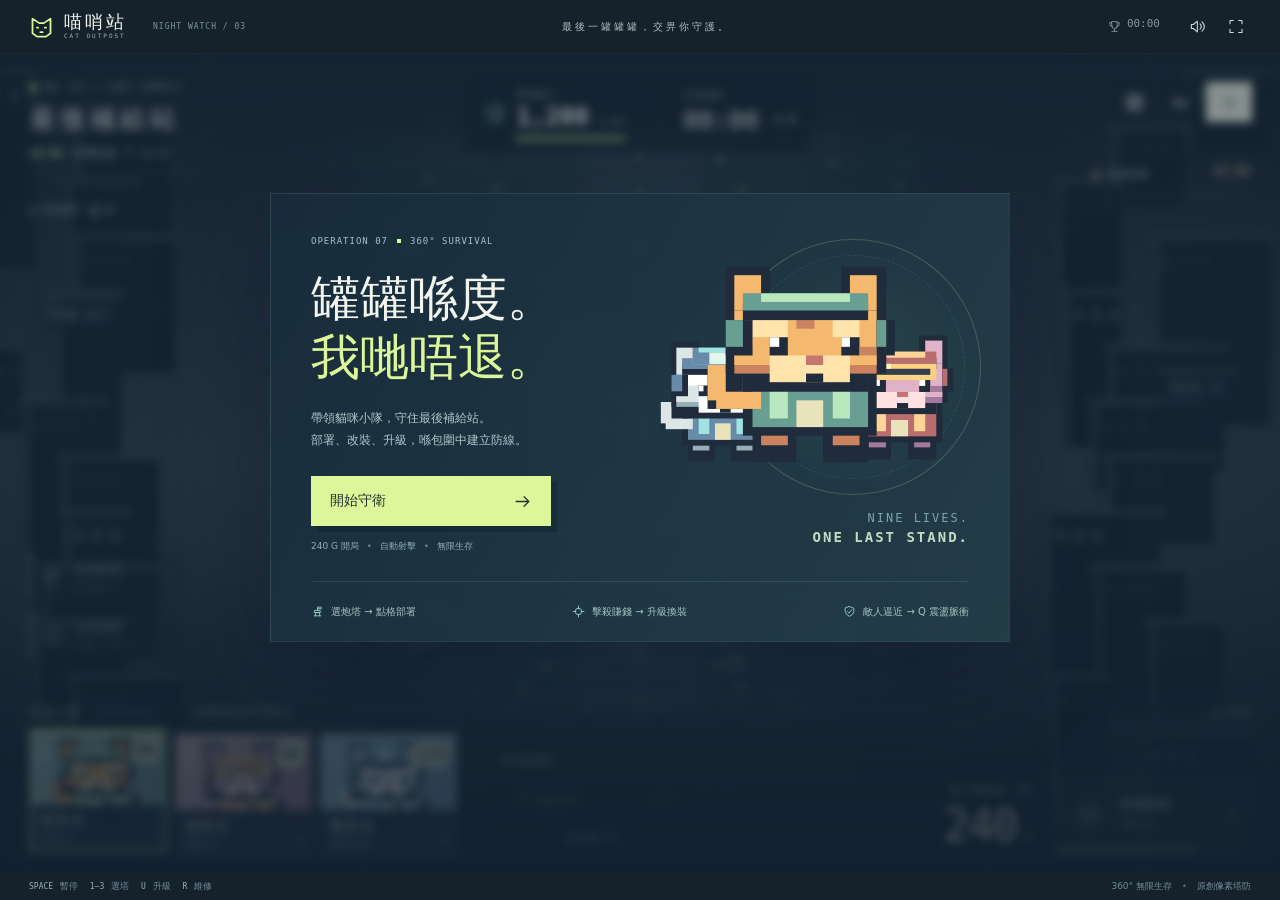
==== play.html @ 910d5612 "Publish Cat Outpost 1.2.0" ====
<!doctype html>
<html lang="zh-Hant">
  <head>
    <meta charset="UTF-8" />
    <meta name="viewport" content="width=device-width, initial-scale=1.0, viewport-fit=cover" />
    <meta name="theme-color" content="#15212b" />
    <meta name="description" content="喵哨站：360 度貓咪塔防生存遊戲。建造炮塔、改裝武器、守住最後一罐罐罐。" />
    <title>喵哨站 · CAT OUTPOST</title>
    <link rel="icon" type="image/svg+xml" href="data:image/svg+xml,%3Csvg xmlns='http://www.w3.org/2000/svg' viewBox='0 0 48 48'%3E%3Crect width='48' height='48' rx='12' fill='%231b2520'/%3E%3Cpath d='M9 35V11l12 9h6l12-9v24z' fill='%23f5b777'/%3E%3Cpath d='M17 27h4v4h-4m10-4h4v4h-4' fill='%231b2520'/%3E%3C/svg%3E" />
    <script type="module">(function(){const t=document.createElement("link").relList;if(t&&t.supports&&t.supports("modulepreload"))return;for(const l of document.querySelectorAll('link[rel="modulepreload"]'))e(l);new MutationObserver(l=>{for(const r of l)if(r.type==="childList")for(const o of r.addedNodes)o.tagName==="LINK"&&o.rel==="modulepreload"&&e(o)}).observe(document,{childList:!0,subtree:!0});function s(l){const r={};return l.integrity&&(r.integrity=l.integrity),l.referrerPolicy&&(r.referrerPolicy=l.referrerPolicy),l.crossOrigin==="use-credentials"?r.credentials="include":l.crossOrigin==="anonymous"?r.credentials="omit":r.credentials="same-origin",r}function e(l){if(l.ep)return;l.ep=!0;const r=s(l);fetch(l.href,r)}})();const v=25,tt=1/60,et=160,dt={nearest:"最近敵人",strongest:"最強敵人",base:"靠近基地"},it={walker:0,runner:0,armored:.35,boss:.2},lt={rifle:0,shotgun:0,sniper:1,rocket:.65},S={standard:{name:"標準塔",en:"SENTRY",cost:60,hp:180,rate:1,range:1,color:"#adc7af",description:"均衡火力，穩定守住每一道防線。"},rapid:{name:"速射塔",en:"RAPID",cost:90,hp:120,rate:1.55,range:.9,color:"#f5ba72",description:"射速 +55% · 射程 −10% · 耐久較低"},heavy:{name:"重裝塔",en:"BASTION",cost:120,hp:340,rate:.8,range:1.25,color:"#97bac8",description:"耐久 340 · 射程 +25% · 射速 −20%"}},L={rifle:{name:"步槍",cost:0,damage:18,interval:.65,range:6.5,speed:17,pellets:1,splash:0,color:"#ffdc91",description:"均衡單發 · 中距離"},shotgun:{name:"散彈槍",cost:80,damage:11,interval:1,range:4.2,speed:16,pellets:5,splash:0,color:"#f7b4a0",description:"五發散射 · 近距離清群"},sniper:{name:"狙擊槍",cost:110,damage:90,interval:2.2,range:10,speed:30,pellets:1,splash:0,color:"#a2dfd6",description:"高傷單發 · 超遠射程"},rocket:{name:"火箭炮",cost:150,damage:48,interval:1.8,range:7,speed:9,pellets:1,splash:1.5,color:"#ff965d",description:"爆炸傷害 · 1.5 格範圍"}},j={walker:{name:"腐化者",hp:38,speed:.58,damage:4,reward:10,radius:.29,color:"#91ab73"},runner:{name:"疾走者",hp:24,speed:1.1,damage:3,reward:12,radius:.25,color:"#cfa77c"},armored:{name:"鐵甲者",hp:180,speed:.36,damage:9,reward:25,radius:.4,color:"#8ca4af"},boss:{name:"巨型腐化者",hp:1500,speed:.3,damage:22,reward:200,radius:.64,color:"#bf7c76"}},F={damage:{name:"火力強化",en:"DAMAGE",per:.15,base:80,description:"貓咪及全場炮塔傷害"},speed:{name:"高速供彈",en:"FIRE RATE",per:.1,base:80,description:"貓咪及全場炮塔攻速"},income:{name:"戰利品回收",en:"INCOME",per:.15,base:100,description:"之後每次擊殺獲得金錢"}},yt=(a,t)=>Math.round(F[a].base*1.55**t),nt=a=>Math.round(50*1.65**(a-1)),Pt=(a,t)=>Math.ceil(S[a].cost*(1+Math.floor(t/6)*.25)),It=a=>1.1**Math.floor(a/30),ot=(a,t)=>a>=11&&a<=13&&t>=11&&t<=13,V=(a,t)=>t*v+a,D=a=>`${Math.floor(a/60).toString().padStart(2,"0")}:${Math.floor(a%60).toString().padStart(2,"0")}`;function st(a,t,s,e=!1){const l=Math.max(0,Math.min(v-1,Math.floor(a.x))),r=Math.max(0,Math.min(v-1,Math.floor(a.y))),o=V(Math.floor(t.x),Math.floor(t.y)),i=V(l,r),n=new Int16Array(v*v).fill(-1),p=new Int16Array(v*v);let h=0,M=1,b=-1;for(p[0]=i,n[i]=i;h<M;){const C=p[h++],c=C%v,m=Math.floor(C/v);if(e&&ot(c,m)||!e&&C===o){b=C;break}for(const[R,N]of[[c+1,m],[c-1,m],[c,m+1],[c,m-1]]){if(R<0||N<0||R>=v||N>=v)continue;const U=V(R,N);n[U]!==-1||s.has(U)&&U!==o||ot(R,N)&&!e||(n[U]=C,p[M++]=U)}}if(b===-1)return null;const A=[];for(;b!==i;)A.push({x:b%v+.5,y:Math.floor(b/v)+.5}),b=n[b];return A.reverse()}class Ot{buckets=new Map;rebuild(t){this.buckets.clear();for(const s of t){const e=V(Math.floor(s.x),Math.floor(s.y)),l=this.buckets.get(e);l?l.push(s):this.buckets.set(e,[s])}}near(t,s,e){const l=[];for(let r=Math.max(0,Math.floor(s-e));r<=Math.min(v-1,Math.floor(s+e));r++)for(let o=Math.max(0,Math.floor(t-e));o<=Math.min(v-1,Math.floor(t+e));o++){const i=this.buckets.get(V(o,r));if(i)for(const n of i)(n.x-t)**2+(n.y-s)**2<=e**2&&l.push(n)}return l}}class gt{status="ready";money=240;time=0;kills=0;earned=0;baseHp=1200;baseMaxHp=1200;towers=[];enemies=[];projectiles=[];particles=[];texts=[];tech={damage:0,speed:0,income:0};revision=0;catAngle=-Math.PI/2;catFlash=0;pulseCooldown=12;pulseAge=-1;baseFlash=0;nextBoss=180;bossBanner=0;onSound=()=>{};onMessage=()=>{};serial=0;spawnTimer=4;catCooldown=0;enemyIndex=new Ot;blocked=new Set;random;constructor(t=Math.random){this.random=t}get difficulty(){return 1+Math.floor(this.time/30)}get assault(){return this.time%30>=20}get criticalTowers(){return this.towers.filter(t=>t.hp/this.stats(t).maxHp<.35)}get repairAllCost(){return this.towers.reduce((t,s)=>t+this.repairCost(s),0)}buildPrice(t){return Pt(t,this.towers.length)}threatSectors(){const t=[0,0,0,0];for(const s of this.enemies)if(s.hp>0){const e=s.x-12.5,l=s.y-12.5;t[Math.abs(e)>Math.abs(l)?e>0?1:3:l>0?2:0]++}return t}start(){this.status==="ready"&&(this.status="playing")}togglePause(){this.status==="playing"?this.status="paused":this.status==="paused"&&(this.status="playing")}towerAt(t,s){return this.towers.find(e=>Math.floor(e.x)===t&&Math.floor(e.y)===s)}stats(t){const s=L[t.weapon],e=S[t.chassis];return{damage:s.damage*(1+(t.level-1)*.6)*(1+this.tech.damage*F.damage.per),interval:s.interval/(e.rate*(1+(t.level-1)*.12)*(1+this.tech.speed*F.speed.per)),range:s.range*e.range*(1+(t.level-1)*.04),maxHp:e.hp*(1+(t.level-1)*.35)}}repairCost(t){return Math.ceil(Math.max(0,this.stats(t).maxHp-t.hp)*.12)}refund(t){return Math.floor(t.invested*.6)}fail(t){return this.onMessage(t),!1}spend(t){return this.status!=="playing"?this.fail(this.status==="paused"?"先繼續戰鬥，先可以進行改裝。":"請先開始新一局。"):this.money<t?this.fail(`金幣不足，仲欠 ${Math.ceil(t-this.money)} 金。`):(this.money-=t,!0)}topologyChanged(){this.revision++,this.blocked=new Set(this.towers.map(t=>V(Math.floor(t.x),Math.floor(t.y))))}placementError(t,s){return!Number.isInteger(t)||!Number.isInteger(s)||t<1||s<1||t>=v-1||s>=v-1?"外圍係敵人出生區，請揀內圈空格。":ot(t,s)?"呢度係基地，請揀其他空格。":this.towerAt(t,s)?"格仔已有炮塔，點擊可改裝。":this.enemies.some(e=>e.hp>0&&Math.hypot(e.x-t-.5,e.y-s-.5)<.65)?"敵人佔據咗呢格，清除後再建造。":null}build(t,s,e){const l=this.placementError(t,s);if(l)return this.fail(l),null;const r=this.buildPrice(e);if(!this.spend(r))return null;const o={id:++this.serial,x:t+.5,y:s+.5,chassis:e,weapon:"rifle",priority:"nearest",level:1,hp:S[e].hp,invested:r,cooldown:0,angle:-Math.PI/2,flash:0};return this.towers.push(o),this.topologyChanged(),this.onSound("build"),this.burst(o.x,o.y,"#c5dab0",15),o}upgradeTower(t){const s=this.towers.find(r=>r.id===t);if(!s||s.level>=5)return this.fail("炮塔已達最高等級。");const e=nt(s.level),l=this.stats(s).maxHp;return this.spend(e)?(s.level++,s.invested+=e,s.hp+=this.stats(s).maxHp-l,this.onSound("upgrade"),this.burst(s.x,s.y,"#f5bd75",18),!0):!1}swapChassis(t,s){const e=this.towers.find(r=>r.id===t);if(!e||e.chassis===s)return!1;const l=e.hp/this.stats(e).maxHp;return this.spend(S[s].cost)?(e.chassis=s,e.hp=this.stats(e).maxHp*l,e.invested+=S[s].cost,this.onSound("build"),!0):!1}swapWeapon(t,s){const e=this.towers.find(l=>l.id===t);return!e||e.weapon===s||!this.spend(L[s].cost)?!1:(e.weapon=s,e.invested+=L[s].cost,this.onSound("build"),!0)}repair(t){const s=this.towers.find(e=>e.id===t);return!s||this.repairCost(s)===0||!this.spend(this.repairCost(s))?!1:(s.hp=this.stats(s).maxHp,this.onSound("upgrade"),!0)}repairAll(){const t=this.repairAllCost;if(!t)return this.fail("全部炮塔狀態良好，毋須維修。");if(!this.spend(t))return!1;for(const s of this.towers)s.hp=this.stats(s).maxHp;return this.onSound("upgrade"),!0}pulse(){if(this.status!=="playing")return this.fail("繼續戰鬥後先可以釋放脈衝。");if(this.pulseCooldown>0)return this.fail(`脈衝充能中，仲有 ${Math.ceil(this.pulseCooldown)} 秒。`);this.pulseCooldown=45,this.pulseAge=0;for(const t of this.enemies)t.hp>0&&Math.hypot(t.x-12.5,t.y-12.5)<=6&&(t.slow=2,this.damageEnemy(t,65*(1+this.tech.damage*F.damage.per),"rocket"));return this.burst(12.5,12.5,"#bcefa0",28),this.onSound("boss"),!0}setPriority(t,s){const e=this.towers.find(l=>l.id===t);return!e||!["nearest","strongest","base"].includes(s)?!1:(e.priority=s,!0)}sell(t){const s=this.towers.find(e=>e.id===t);return!s||!this.spend(0)?!1:(this.money+=this.refund(s),this.towers=this.towers.filter(e=>e.id!==t),this.topologyChanged(),this.onSound("build"),!0)}upgradeTech(t){return this.tech[t]>=10?this.fail("科技已達最高等級。"):this.spend(yt(t,this.tech[t]))?(this.tech[t]++,this.onSound("upgrade"),!0):!1}spawn(t,s){const e=s??Math.floor(this.random()*4),l=.6+this.random()*(v-1.2),r=e===0?.3:e===1?v-.3:l,o=e===2?.3:e===3?v-.3:l,i=this.random(),n=t??(this.time>60&&i<Math.min(.28,this.time/1200)?"armored":this.time>25&&i<.42?"runner":"walker"),p=j[n].hp*It(this.time),h={id:++this.serial,x:r,y:o,kind:n,hp:p,maxHp:p,cooldown:0,path:[],pathRevision:-1,repath:this.random()*.5,target:-1,flash:0,phase:this.random()*Math.PI*2,slow:0};return this.enemies.push(h),h}burst(t,s,e,l){for(let r=0;r<l&&this.particles.length<320;r++){const o=this.random()*Math.PI*2,i=.4+this.random()*2.8,n=.18+this.random()*.45;this.particles.push({x:t,y:s,vx:Math.cos(o)*i,vy:Math.sin(o)*i,life:n,maxLife:n,color:e,size:.04+this.random()*.07})}}nearest(t,s,e,l="nearest"){let r,o=1/0;for(const i of this.enemyIndex.near(t,s,e)){const n=l==="strongest"?-i.hp:l==="base"?(i.x-12.5)**2+(i.y-12.5)**2:(i.x-t)**2+(i.y-s)**2;i.hp>0&&n<=o&&(o=n,r=i)}return r}shoot(t,s,e,l,r,o){const i=L[o],n=Math.atan2(l.y-e,l.x-s);for(let p=0;p<i.pellets;p++){const h=n+(p-(i.pellets-1)/2)*.115;this.projectiles.push({id:++this.serial,source:t,x:s+Math.cos(h)*.4,y:e+Math.sin(h)*.4,vx:Math.cos(h)*i.speed,vy:Math.sin(h)*i.speed,remaining:r.range/i.speed,damage:r.damage,splash:i.splash,color:i.color,weapon:o})}return this.onSound(o==="rocket"?"rocket":"shot"),n}damageEnemy(t,s,e){if(!(t.hp<=0)&&(t.hp-=s*(1-it[t.kind]*(1-lt[e])),t.flash=.1,t.hp<=0)){const l=Math.round(j[t.kind].reward*(1+this.tech.income*F.income.per));this.money+=l,this.earned+=l,this.kills++,this.burst(t.x,t.y,j[t.kind].color,t.kind==="boss"?30:7),this.texts.length<40&&this.texts.push({x:t.x,y:t.y,text:`+${l}`,life:.85,color:"#f7cf88"}),t.kind==="boss"&&this.onSound("destroy")}}routeEnemy(t){let s,e=3.01;for(const o of this.towers){const i=Math.hypot(o.x-t.x,o.y-t.y);i<e&&(e=i,s=o)}let l=s??{x:12.5,y:12.5},r=st(t,l,this.blocked,!s);if(r===null){const i=(st(t,l,new Set,!s)??[]).map(n=>this.towerAt(Math.floor(n.x),Math.floor(n.y))).find(Boolean);i&&(s=i,l=s,r=st(t,l,this.blocked))}t.target=s?.id??-1,t.path=r??[],t.pathRevision=this.revision,t.repath=.8+t.id%7*.035}stepEnemy(t,s){t.slow=Math.max(0,t.slow-s),t.flash=Math.max(0,t.flash-s),t.cooldown-=s,t.repath-=s,(t.repath<=0||t.pathRevision!==this.revision||t.target!==-1&&!this.towers.some(h=>h.id===t.target))&&this.routeEnemy(t);const e=this.towers.find(h=>h.id===t.target);if((e?Math.hypot(t.x-e.x,t.y-e.y)-.45:Math.hypot(Math.max(11-t.x,0,t.x-14),Math.max(11-t.y,0,t.y-14)))<.46){if(t.cooldown<=0){const h=j[t.kind].damage*(1+this.time/600*.3);e?(e.hp-=h,e.flash=.13,e.hp<=0&&(this.towers=this.towers.filter(M=>M.id!==e.id),this.topologyChanged(),this.burst(e.x,e.y,"#f3a26a",23),this.onSound("destroy"))):(this.baseHp=Math.max(0,this.baseHp-h),this.baseFlash=.15),t.cooldown=.85}return}const r=t.path[0];if(!r)return;const o=r.x-t.x,i=r.y-t.y,n=Math.hypot(o,i),p=j[t.kind].speed*(1+Math.min(.4,this.time/1800))*(t.slow>0?.35:1)*s;n<=p?(t.x=r.x,t.y=r.y,t.path.shift()):(t.x+=o/n*p,t.y+=i/n*p)}stepProjectile(t,s){const e=t.vx*s,l=t.vy*s,r=e*e+l*l;let o,i=1/0;for(const n of this.enemyIndex.near(t.x+e/2,t.y+l/2,Math.sqrt(r)/2+.75)){if(n.hp<=0)continue;const p=Math.max(0,Math.min(1,((n.x-t.x)*e+(n.y-t.y)*l)/(r||1)));Math.hypot(n.x-t.x-e*p,n.y-t.y-l*p)<=j[n.kind].radius+.07&&p<i&&(o=n,i=p)}if(t.x+=e*(o?i:1),t.y+=l*(o?i:1),t.remaining-=s,o){if(t.splash){for(const n of this.enemyIndex.near(t.x,t.y,t.splash))this.damageEnemy(n,t.damage,t.weapon);this.burst(t.x,t.y,"#ffac64",23),this.onSound("hit")}else this.damageEnemy(o,t.damage,t.weapon),this.burst(t.x,t.y,t.color,2);t.remaining=-1}}step(t){if(this.status==="playing"){if(this.pulseCooldown=Math.max(0,this.pulseCooldown-t),this.pulseAge>=0&&(this.pulseAge+=t,this.pulseAge>.8&&(this.pulseAge=-1)),this.time+=t,this.spawnTimer-=t,this.catCooldown-=t,this.catFlash=Math.max(0,this.catFlash-t),this.baseFlash=Math.max(0,this.baseFlash-t),this.bossBanner=Math.max(0,this.bossBanner-t),this.spawnTimer<=0&&this.enemies.length<et){const s=Math.min(4,1+Math.floor(this.difficulty/4),et-this.enemies.length);for(let e=0;e<s;e++)this.spawn();this.spawnTimer=Math.max(.25,2.7/(1+this.difficulty*.22))/(this.assault?1.35:1)}this.time>=this.nextBoss&&this.enemies.length<et&&(this.spawn("boss"),this.nextBoss+=180,this.bossBanner=4,this.onSound("boss"));for(const s of this.enemies)s.hp>0&&this.stepEnemy(s,t);if(this.enemyIndex.rebuild(this.enemies),this.catCooldown<=0){const s=this.nearest(12.5,12.5,6);s&&(this.catAngle=this.shoot(0,12.5,12.5,s,{damage:14*(1+this.tech.damage*.15),range:6,interval:.65,maxHp:1200},"rifle"),this.catCooldown=.65/(1+this.tech.speed*.1),this.catFlash=.08)}for(const s of this.towers){if(s.cooldown-=t,s.flash=Math.max(0,s.flash-t),s.cooldown>0)continue;const e=this.stats(s),l=this.nearest(s.x,s.y,e.range,s.priority);l&&(s.angle=this.shoot(s.id,s.x,s.y,l,e,s.weapon),s.cooldown=e.interval)}for(const s of this.projectiles)this.stepProjectile(s,t);this.projectiles=this.projectiles.filter(s=>s.remaining>0&&s.x>=0&&s.x<v&&s.y>=0&&s.y<v),this.enemies=this.enemies.filter(s=>s.hp>0);for(const s of this.particles)s.life-=t,s.x+=s.vx*t,s.y+=s.vy*t,s.vx*=.96,s.vy*=.96;this.particles=this.particles.filter(s=>s.life>0);for(const s of this.texts)s.life-=t,s.y-=t*.8;this.texts=this.texts.filter(s=>s.life>0),this.baseHp<=0&&(this.status="over",this.onSound("over"))}}}function ct(a){let t=a||1;return()=>(t^=t<<13,t^=t>>>17,t^=t<<5,(t>>>0)/4294967296)}const y="#202b3c",Mt={standard:{fur:"#f4b96f",shade:"#cb825e",light:"#ffe4ac",coat:"#699e93",trim:"#b9e8bf"},rapid:{fur:"#e0b2c8",shade:"#a4799f",light:"#ffe2e1",coat:"#ba6d6e",trim:"#ffd497"},heavy:{fur:"#dce6e7",shade:"#96afb7",light:"#ffffff",coat:"#688ba9",trim:"#a0e3e2"}};function J(a,t,s,e,l="standard",r=!0){const o=Mt[l];a.save(),a.translate(t-e/2,s-e/2),a.scale(e/24,e/24);const i=(n,p,h,M,b)=>{a.fillStyle=n,a.fillRect(p,h,M,b)};i(y,6,18,5,5),i(y,14,18,5,5),i(o.shade,7,19,3,2),i(o.shade,15,19,3,2),i(y,5,12,15,8),i(o.coat,6,13,13,6),i(o.trim,8,14,2,4),i(o.trim,15,14,2,4),i("#e9e3bb",11,16,3,3),i(y,1,12,4,5),i(o.fur,1,12,2,4),i(o.fur,2,15,5,2),i(y,3,1,5,7),i(y,16,1,5,7),i(o.fur,4,2,3,6),i(o.fur,17,2,3,6),i("#df918b",5,4,2,3),i("#df918b",17,4,2,3),i(y,3,6,18,7),i(y,5,12,14,3),i(o.shade,4,7,16,6),i(o.fur,4,6,16,6),i(o.light,6,7,4,2),i(o.light,15,7,3,2),i(o.light,8,11,9,3),i(y,8,9,2,2),i(y,16,9,2,2),i("#ffffff",8,9,1,1),i("#ffffff",16,9,1,1),i("#c67570",12,11,2,1),i(y,12,13,2,1),i(o.shade,4,10,2,1),i(o.shade,18,10,2,1),i(o.shade,11,6,2,2),r&&(i(y,5,5,14,2),i(o.coat,5,4,14,2),i(o.trim,7,4,10,1),i(y,3,7,3,4),i(o.coat,3,7,2,3),i(y,20,7,2,4),i(o.coat,20,7,1,3),l==="heavy"&&(i(o.coat,7,2,10,3),i(o.trim,8,2,8,1),i("#e1f6ed",10,3,4,2)),l==="rapid"&&(i("#fbd280",6,6,13,3),i("#353d51",7,7,11,1),i("#fff2bc",8,6,3,1))),a.restore()}function $t(a,t,s,e,l=0,r=1,o="#a7cbd1"){a.save(),a.translate(t,s),a.rotate(l),a.scale(r,r),a.fillStyle=y,a.fillRect(-.1,-.16,.85,.3),a.fillRect(.04,.08,.19,.22),a.fillStyle=o,a.fillRect(.02,-.13,.56,.2),a.fillStyle="#e5e9d7",a.fillRect(.05,-.14,.4,.05),e==="sniper"?(a.fillStyle=y,a.fillRect(.5,-.07,.55,.12),a.fillRect(.13,-.24,.25,.09),a.fillStyle="#85ddd8",a.fillRect(.15,-.22,.16,.05)):e==="shotgun"?(a.fillStyle="#e4c5a3",a.fillRect(.45,-.12,.33,.08),a.fillRect(.45,.02,.33,.08)):e==="rocket"?(a.fillStyle="#eaa674",a.fillRect(-.04,-.2,.75,.37),a.fillStyle="#3b4559",a.fillRect(.55,-.16,.2,.29),a.fillStyle="#ffe7a8",a.fillRect(.15,-.16,.07,.28)):(a.fillStyle="#384a5d",a.fillRect(.48,-.1,.28,.17),a.fillStyle="#dceacb",a.fillRect(.49,-.11,.18,.04)),a.restore()}function Ft(a,t,s="rifle"){const e=a.canvas.width,l=a.canvas.height;a.setTransform(1,0,0,1,0,0),a.clearRect(0,0,e,l),a.imageSmoothingEnabled=!1,a.fillStyle="#0c19242a",a.beginPath(),a.ellipse(e*.52,l*.89,e*.3,l*.08,0,0,Math.PI*2),a.fill(),J(a,e*.48,l*.53,l*.94,t),a.save(),a.translate(e*.6,l*.75),a.scale(l*.4,l*.4),$t(a,0,0,s,-.25,1,S[t].color),a.restore()}function ht(a,t,s=1){const{x:e,y:l,chassis:r,weapon:o,angle:i,level:n}=t,p=Mt[r];a.save(),a.translate(e,l),a.scale(s,s),a.fillStyle="#101b2b66",a.beginPath(),a.ellipse(0,.35,.47,.2,0,0,Math.PI*2),a.fill(),a.fillStyle=y,a.fillRect(-.4,.12,.8,.3),a.fillStyle=p.coat,a.fillRect(-.36,.15,.72,.18),a.fillStyle=p.trim,a.fillRect(-.36,.15,.72,.04),r==="heavy"&&(a.fillStyle="#394c62",a.fillRect(-.48,.06,.16,.35),a.fillRect(.32,.06,.16,.35),a.fillStyle="#a4dfe2",a.fillRect(-.46,.07,.1,.04),a.fillRect(.35,.07,.1,.04)),J(a,0,-.1,.98,r),$t(a,.09,.13,o,i,o==="rocket"?.8:.74,S[r].color),a.fillStyle="#edffb0";for(let h=0;h<n;h++)a.fillRect(-.24+h*.1,.37,.055,.045);a.restore()}function pt(a,t,s,e,l,r){const o=e==="boss",i=e==="armored",n=e==="runner",p=o?1.8:i?1.2:1;a.save(),a.translate(t-p/2,s-p/2+r),a.scale(p/20,p/20);const h=(A,C,c,m,R)=>{a.fillStyle=A,a.fillRect(C,c,m,R)},M=l?"#fff4d0":n?"#de9a8e":o?"#afa1da":"#aac97e",b=n?"#8d676f":o?"#69699a":"#6c946d";h(y,4,2,3,6),h(y,13,2,3,6),h(b,5,3,2,5),h(b,13,3,2,5),h(y,3,6,14,8),h(M,4,5,12,8),h(b,5,12,10,3),h("#edeb9c",5,8,3,3),h("#edeb9c",12,8,3,3),h(y,6,9,1,2),h(y,13,9,1,2),h(y,8,12,4,1),h("#dbe4bd",9,12,1,2),h(y,4,14,12,4),h(o?"#696387":n?"#ae7273":"#677779",5,14,10,3),h(M,1,13,4,3),h(M,15,13,4,3),h(y,5,17,4,3),h(y,12,17,4,3),i&&(h("#4c637e",3,5,14,3),h("#a6c1d4",4,5,12,1),h("#59748b",4,13,12,4),h("#ccf19c",8,14,4,2)),o&&(h("#e9c990",1,3,3,4),h("#e9c990",16,3,3,4),h("#313c55",2,12,4,4),h("#313c55",14,12,4,4),h("#e2cb8d",8,15,4,2)),n&&(h("#e5b274",4,5,12,2),h("#d17e75",1,14,3,1)),a.restore()}const at=J;class Gt{constructor(t){this.canvas=t,this.ctx=t.getContext("2d"),this.terrain=document.createElement("canvas"),this.terrain.width=this.terrain.height=1e3,this.backdrop=document.createElement("canvas"),this.makeTerrain(),this.observer=new ResizeObserver(s=>{const{width:e,height:l}=s[0].contentRect;this.resize(e,l)}),this.observer.observe(t)}ctx;terrain;hover=null;selectedId=null;buildMode="standard";showGrid=!1;panelOpen=!1;reducedMotion=matchMedia("(prefers-reduced-motion: reduce)").matches;board={x:0,y:0,size:1e3};viewWidth=0;viewHeight=0;backdrop;observer;cellFromClient(t,s){const e=this.canvas.getBoundingClientRect(),l=t-e.left,r=s-e.top,o=this.board;return l<o.x||r<o.y||l>=o.x+o.size||r>=o.y+o.size?null:{x:Math.floor((l-o.x)/o.size*v),y:Math.floor((r-o.y)/o.size*v)}}resize(t,s){this.viewWidth=t,this.viewHeight=s;const e=Math.min(2,devicePixelRatio||1);this.canvas.width=Math.round(t*e),this.canvas.height=Math.round(s*e),this.backdrop.width=this.canvas.width,this.backdrop.height=this.canvas.height,this.makeBackdrop(e)}makeBackdrop(t){const s=this.backdrop.getContext("2d"),e=this.viewWidth,l=this.viewHeight,r=ct(187);s.setTransform(t,0,0,t,0,0),s.fillStyle="#26343f",s.fillRect(0,0,e,l);const o=s.createLinearGradient(0,0,0,l);o.addColorStop(0,"#1c2735"),o.addColorStop(.5,"#34474c"),o.addColorStop(1,"#17252f"),s.fillStyle=o,s.fillRect(0,0,e,l);for(let i=0;i<2;i++)for(let n=0;n<13;n++){const p=55+r()*65,h=80+r()*130,M=i?e-90-r()*150:r()*110-35,b=15+n*55;s.fillStyle="#172430",s.fillRect(M,b,p,h),s.fillStyle="#354750",s.fillRect(M-4,b,p+8,6),s.fillStyle="#4a6162",s.fillRect(M+3,b+8,3,h-10),s.fillStyle=n%4===0?"#91c9b544":"#536a7033";for(let A=0;A<3;A++)s.fillRect(M+12+A*18,b+20,9,12)}s.save(),s.globalAlpha=.5;for(const[i,n]of[[38,l*.29],[e-120,l*.38]])s.fillStyle="#1b2938",s.fillRect(i,n,82,40),s.fillStyle="#9ad0be",s.fillRect(i+4,n+5,74,2),s.font="bold 13px monospace",s.fillText("MEOW 24",i+9,n+27);s.restore();for(let i=0;i<90;i++){s.fillStyle=i%4===0?"#b4ddad16":"#455c5a";const n=r()*e,p=r()*l;s.fillRect(n,p,3+r()*7,2)}}makeTerrain(){const t=this.terrain.getContext("2d"),s=ct(430),e=40;t.fillStyle="#34474c",t.fillRect(0,0,1e3,1e3);for(let i=0;i<25;i++)for(let n=0;n<25;n++){const p=n>=10&&n<=14||i>=10&&i<=14,h=n>=8&&n<=16&&i>=8&&i<=16,M=h?["#536368","#516267","#53666a"]:p?["#40535b","#42555b","#40515a"]:["#354c4d","#364d4d","#3a5150","#384e4f"];t.fillStyle=M[Math.floor(s()*M.length)],t.fillRect(n*e,i*e,e,e),h&&(t.strokeStyle="#253e4525",t.lineWidth=1,t.strokeRect(n*e,i*e,e,e));for(let b=0;b<3;b++)t.fillStyle=p?"#c3d0bd0b":"#142c352c",t.fillRect(n*e+Math.floor(s()*18)*2,i*e+Math.floor(s()*18)*2,4+Math.floor(s()*3)*2,2);if(!p&&s()>.88){const b=n*e+s()*22,A=i*e+s()*22;t.fillStyle="#243d43",t.fillRect(b,A+8,22,14),t.fillStyle="#527f69",t.fillRect(b+2,A,17,16),t.fillStyle="#779879",t.fillRect(b+3,A,12,3),t.fillStyle="#aac198",t.fillRect(b+8,A+4,3,3)}}t.fillStyle="#c2bd7860";for(let i=25;i<1e3;i+=76)i>310&&i<680||t.fillRect(495,i,8,32);for(let i=25;i<1e3;i+=76)i>310&&i<680||t.fillRect(i,495,32,8);t.strokeStyle="#9bb3ac34",t.lineWidth=3,t.strokeRect(324,324,352,352);for(const[i,n]of[[2,4],[20,3],[3,21],[21,20],[1,15],[16,22]]){const p=i*40,h=n*40;t.fillStyle="#172c3877",t.fillRect(p+4,h+10,38,30),t.fillStyle="#6f776f",t.fillRect(p,h,34,30),t.fillStyle="#b4ab87",t.fillRect(p+3,h+2,28,4),t.fillStyle="#34474d",t.fillRect(p+5,h+9,23,13),t.fillStyle="#a9baa2",t.fillRect(p+12,h+12,9,3)}for(let i=1;i<25;i+=3)for(const[n,p]of[[i*40,9],[i*40,970],[9,i*40],[970,i*40]])t.fillStyle="#233743",t.fillRect(n,p,22,18),t.fillStyle="#728a83",t.fillRect(n,p,22,4),t.fillStyle="#9ecdc0",t.fillRect(n+7,p+4,6,3);const l=t.createRadialGradient(500,500,240,500,500,650);l.addColorStop(0,"#0a1b2500"),l.addColorStop(1,"#152936aa"),t.fillStyle=l,t.fillRect(0,0,1e3,1e3),t.globalCompositeOperation="destination-in";const r=t.createLinearGradient(0,0,1e3,0);r.addColorStop(0,"#0000"),r.addColorStop(.035,"#000"),r.addColorStop(.965,"#000"),r.addColorStop(1,"#0000"),t.fillStyle=r,t.fillRect(0,0,1e3,1e3);const o=t.createLinearGradient(0,0,0,1e3);o.addColorStop(0,"#0000"),o.addColorStop(.035,"#000"),o.addColorStop(.965,"#000"),o.addColorStop(1,"#0000"),t.fillStyle=o,t.fillRect(0,0,1e3,1e3),t.globalCompositeOperation="source-over"}render(t,s){const e=this.ctx,l=this.viewWidth,r=this.viewHeight,o=Math.min(2,devicePixelRatio||1);if(!l||!r)return;const i=l<760,n=i?110:73,p=i?164:145,h=Math.max(1,Math.floor(Math.min(r-n-p,l-(i?12:150),900))),M=(l-h)/2,b=l>1200?322:305,A=this.panelOpen&&!i?Math.min(M,l-b-44-h):M;if(this.board={x:Math.round(Math.max(12,A)),y:n+Math.max(0,(r-n-p-h)/2),size:h},this.canvas.dataset.boardX=String(this.board.x),this.canvas.dataset.boardY=String(this.board.y),this.canvas.dataset.boardSize=String(h),e.setTransform(1,0,0,1,0,0),e.imageSmoothingEnabled=!1,e.drawImage(this.backdrop,0,0),e.setTransform(o,0,0,o,0,0),e.drawImage(this.terrain,this.board.x,this.board.y,h,h),e.translate(this.board.x,this.board.y),e.scale(h/v,h/v),this.showGrid){e.strokeStyle="#c4e9e524",e.lineWidth=.018,e.beginPath();for(let c=1;c<v;c++)e.moveTo(c,1),e.lineTo(c,24),e.moveTo(1,c),e.lineTo(24,c);e.stroke()}if(this.base(t,s),t.status==="ready")for(const[c,m,R]of[[3,5,"walker"],[22,7,"runner"],[4,20,"armored"],[21,21,"walker"]])pt(e,c,m,R,!1,0);const C=t.towers.find(c=>c.id===this.selectedId);C&&this.range(C.x,C.y,t.stats(C).range,"#d8f990");for(const c of t.towers){c.id===this.selectedId&&(e.strokeStyle="#f1c184",e.lineWidth=.06,e.strokeRect(c.x-.53,c.y-.53,1.06,1.06)),ht(e,{...c,x:c.x-Math.cos(c.angle)*Math.max(0,c.cooldown-.1)*.012,y:c.y-Math.sin(c.angle)*Math.max(0,c.cooldown-.1)*.012},1.15),c.cooldown>t.stats(c).interval-.065&&(e.save(),e.translate(c.x,c.y+.1),e.rotate(c.angle),e.fillStyle="#fff0ad",e.fillRect(.6,-.06,.22,.13),e.restore()),c.flash>0&&(e.fillStyle="#ffd2ad66",e.fillRect(c.x-.36,c.y-.3,.72,.6));const m=t.stats(c).maxHp;c.hp<m&&this.bar(c.x,c.y+.52,.8,c.hp/m,c.hp/m>.3?"#a2c49c":"#e99171")}for(const c of[...t.enemies].sort((m,R)=>m.y-R.y)){const m=c.kind==="boss"?1.9:c.kind==="armored"?1.25:1,R=(this.reducedMotion?0:1)*Math.sin(t.time*(c.kind==="runner"?15:7)+c.phase)*.035;e.fillStyle="#13201977",e.beginPath(),e.ellipse(c.x+.04,c.y+.32*m,.32*m,.13*m,0,0,Math.PI*2),e.fill(),pt(e,c.x,c.y,c.kind,c.flash>0,R),(c.hp<c.maxHp||c.kind==="boss")&&this.bar(c.x,c.y-m*.6,m*.8,c.hp/c.maxHp,c.kind==="boss"?"#e7a082":"#abbe85")}for(const c of t.projectiles)e.save(),e.translate(c.x,c.y),e.rotate(Math.atan2(c.vy,c.vx)),e.fillStyle=`${c.color}30`,e.fillRect(-.35,-.08,.55,.16),e.fillStyle=c.color,e.fillRect(-.15,-.035,c.splash?.29:.2,c.splash?.1:.07),e.restore();t.pulseAge>=0&&(e.save(),e.globalAlpha=Math.max(0,1-t.pulseAge/.8),e.strokeStyle="#dfff9c",e.lineWidth=.16,e.beginPath(),e.arc(12.5,12.5,Math.min(6,t.pulseAge*10),0,Math.PI*2),e.stroke(),e.lineWidth=.04,e.beginPath(),e.arc(12.5,12.5,Math.min(6,t.pulseAge*8),0,Math.PI*2),e.stroke(),e.restore());for(const c of t.particles)e.globalAlpha=c.life/c.maxLife,e.fillStyle=c.color,e.fillRect(c.x,c.y,c.size,c.size);e.globalAlpha=1;for(const c of t.texts)e.globalAlpha=Math.min(1,c.life*3),e.fillStyle=c.color,e.font="bold .32px ui-monospace, monospace",e.textAlign="center",e.fillText(c.text,c.x,c.y);if(e.globalAlpha=1,this.hover&&this.buildMode&&!C){const{x:c,y:m}=this.hover,R=!t.placementError(c,m),N=t.money>=t.buildPrice(this.buildMode);R&&(this.range(c+.5,m+.5,L.rifle.range*S[this.buildMode].range,"#c9d5ab"),e.globalAlpha=.5,ht(e,{x:c+.5,y:m+.5,chassis:this.buildMode,weapon:"rifle",angle:-Math.PI/2,level:1}),e.globalAlpha=1),e.fillStyle=R&&N?"#d5dfb520":"#e791712b",e.fillRect(c,m,1,1),e.strokeStyle=R&&N?"#d5dfb5":"#e79171",e.lineWidth=.04,e.strokeRect(c+.03,m+.03,.94,.94)}t.bossBanner>0&&(e.fillStyle="#281c18d9",e.fillRect(4.5,3,16,1.1),e.fillStyle="#f2b48b",e.font="bold .42px sans-serif",e.textAlign="center",e.fillText("⚠ 大型腐化者接近 · 集中火力",12.5,3.7))}range(t,s,e,l){const r=this.ctx;r.beginPath(),r.arc(t,s,e,0,Math.PI*2),r.fillStyle=`${l}08`,r.fill(),r.strokeStyle=`${l}66`,r.lineWidth=.035,r.setLineDash([.12,.14]),r.stroke(),r.setLineDash([])}bar(t,s,e,l,r){const o=this.ctx;o.fillStyle="#14211f",o.fillRect(t-e/2-.025,s-.025,e+.05,.13),o.fillStyle=r,o.fillRect(t-e/2,s,e*Math.max(0,l),.075)}base(t,s){const e=this.ctx;e.fillStyle="#162b3866",e.beginPath(),e.ellipse(12.6,13.2,1.75,.8,0,0,Math.PI*2),e.fill(),e.fillStyle="#243b4d",e.fillRect(11.05,11.25,2.9,2.5),e.fillStyle="#6e8b92",e.fillRect(11.05,11.15,2.9,2.3),e.fillStyle="#a3bab3",e.fillRect(11.15,11.15,2.7,.1),e.fillStyle="#385764",e.fillRect(11.3,11.4,2.4,1.7),e.fillStyle="#93cbb7",e.fillRect(11.35,11.4,2.3,.08),e.fillStyle="#243f50",e.fillRect(10.9,11.35,.4,.5),e.fillRect(13.7,11.35,.4,.5),e.fillRect(10.9,13.1,.4,.5),e.fillRect(13.7,13.1,.4,.5),e.fillStyle="#deef99",e.fillRect(10.95,11.36,.3,.08),e.fillRect(13.75,13.1,.3,.08),e.strokeStyle="#8ebca466",e.lineWidth=.05,e.beginPath(),e.arc(12.5,12.5,1,0,Math.PI*2),e.stroke(),J(e,12.5,12.4+(this.reducedMotion?0:Math.sin(t.time*3)*.025),1.75),e.save(),e.translate(12.5,12.6),e.rotate(t.catAngle),e.fillStyle="#202d40",e.fillRect(.1,-.08,.7,.24),e.fillStyle="#bcd4cc",e.fillRect(.3,-.08,.46,.1),t.catFlash>0&&(e.fillStyle="#ffe8a8",e.fillRect(.78,-.08,.3,.24)),e.restore(),t.baseFlash>0&&(e.fillStyle="#ee947355",e.fillRect(11,11,3,3)),e.fillStyle="#e1ecdc",e.font="bold .23px monospace",e.textAlign="center",e.fillText("LAST CAN",12.5,14.16),this.bar(12.5,14.35,1.8,t.baseHp/t.baseMaxHp,t.baseHp>400?"#d3f395":"#f59d8d"),this.reducedMotion||(e.fillStyle="#e5f8bd",e.globalAlpha=.2+(Math.sin(s*.001)+1)*.1,e.fillRect(11.18,11.7,.08,.2),e.globalAlpha=1)}}class Nt{enabled=!0;context;lastShot=0;unlock(){if(this.enabled)try{this.context??=new AudioContext,this.context.resume().catch(()=>{})}catch{}}play(t){if(!this.enabled||!this.context||this.context.state!=="running")return;const s=this.context,e=s.currentTime;if(t==="shot"&&e-this.lastShot<.065)return;t==="shot"&&(this.lastShot=e);const l={shot:[230,65,.045,"square"],rocket:[150,40,.16,"sawtooth"],hit:[90,24,.17,"triangle"],build:[350,700,.1,"square"],upgrade:[520,1040,.18,"triangle"],destroy:[140,25,.25,"sawtooth"],boss:[160,80,.6,"sawtooth"],over:[340,60,.7,"triangle"]},[r,o,i,n]=l[t],p=s.createOscillator(),h=s.createGain();p.type=n,p.frequency.setValueAtTime(r,e),p.frequency.exponentialRampToValueAtTime(o,e+i),h.gain.setValueAtTime(t==="shot"?.018:.04,e),h.gain.exponentialRampToValueAtTime(1e-4,e+i),p.connect(h),h.connect(s.destination),p.start(e),p.stop(e+i)}}const wt="cat-outpost.records.v1";function qt(a){const t={version:1,bestTime:0,bestKills:0,sound:!0};try{const s=JSON.parse((a??localStorage).getItem(wt)??"null");return s?.version!==1?t:{version:1,bestTime:Number.isFinite(s.bestTime)?Math.max(0,s.bestTime):0,bestKills:Number.isFinite(s.bestKills)?Math.max(0,Math.floor(s.bestKills)):0,sound:typeof s.sound=="boolean"?s.sound:!0}}catch{return t}}function xt(a,t){try{(t??localStorage).setItem(wt,JSON.stringify(a))}catch{}}const ft={cat:'<path d="M4 18V5l6 4h4l6-4v13l-4 3H8z"/><path d="M8 13h1m6 0h1m-5 4h2"/>',cross:'<circle cx="12" cy="12" r="6"/><path d="M12 2v5m0 10v5M2 12h5m10 0h5"/>',tower:'<path d="M6 20h12M8 20v-6h8v6M7 10h10v4H7zM12 10V4h7v3h-7"/>',tech:'<path d="m13 2-9 12h7l-1 8 10-12h-7z"/>',book:'<path d="M12 5v16M12 5Q7 2 3 5v14q5-3 9 2 4-5 9-2V5q-5-3-9 0"/>',coin:'<circle cx="12" cy="12" r="8"/><path d="M15 8h-5v4h4v4H9m3-10v2m0 8v2"/>',clock:'<circle cx="12" cy="12" r="8"/><path d="M12 7v5l3 2"/>',skull:'<path d="M7 17H5v-6a7 7 0 0 1 14 0v6h-2v4H7z"/><path d="M8 11h1v2H8zm7 0h1v2h-1zM10 17v4m4-4v4"/>',heart:'<path d="M12 21 3.8 12.5C-1 6 7 1 12 7c5-6 13-1 8.2 5.5z"/>',shield:'<path d="m12 3 8 3v6q-1 6-8 9-7-3-8-9V6z"/><path d="m8 12 3 3 5-6"/>',pause:'<path d="M8 5v14m8-14v14"/>',play:'<path d="m8 4 12 8-12 8z"/>',sound:'<path d="m11 4-6 5H2v6h3l6 5zM15 8q4 4 0 8m3-11q7 7 0 14"/>',mute:'<path d="m11 4-6 5H2v6h3l6 5zM16 9l6 6m0-6-6 6"/>',arrow:'<path d="M4 12h16m-6-6 6 6-6 6"/>',back:'<path d="M20 12H4m6-6-6 6 6 6"/>',up:'<path d="m5 12 7-7 7 7m-14 6 7-7 7 7"/>',wrench:'<path d="m14 6 4 4 4-4a7 7 0 0 1-9 9l-6 6-4-4 6-6a7 7 0 0 1 9-9z"/>',trash:'<path d="M4 6h16M9 6V3h6v3M6 6l1 15h10l1-15M10 10v7m4-7v7"/>',grid:'<path d="M3 3h18v18H3zM9 3v18m6-18v18M3 9h18M3 15h18"/>',trophy:'<path d="M7 3h10v8q0 5-5 5t-5-5zM7 5H3v3q0 4 5 4m9-7h4v3q0 4-5 4M12 16v5m-5 0h10"/>',expand:'<path d="M8 3H3v5m13-5h5v5M3 16v5h5m13-5v5h-5"/>',pulse:'<circle cx="12" cy="12" r="3"/><path d="M5 5a10 10 0 0 0 0 14m14-14a10 10 0 0 1 0 14M8 2h8M8 22h8"/>',close:'<path d="m6 6 12 12m0-12L6 18"/>'},u=(a,t="")=>`<svg class="icon ${t}" viewBox="0 0 24 24" fill="none" stroke="currentColor" stroke-width="1.6" stroke-linecap="round" stroke-linejoin="round" aria-hidden="true">${ft[a]??ft.cross}</svg>`,X=a=>`<span class="price">${u("coin")}${a?`${a} G`:"免費"}</span>`,W=(a,t=!1)=>`data-cost="${a}" ${t?'data-locked="true" disabled':""}`,Z=(a,t,s="")=>`<div class="panel-heading"><div><span class="eyebrow">${a}</span><h2>${t}</h2></div>${s}</div>`;function zt(){return`<a class="skip-link" href="#battle">跳到戰場</a><main class="shell">
    <header class="topbar"><div class="brand">${u("cat")}<h1>喵哨站<small translate="no">CAT OUTPOST</small></h1><span class="edition">NIGHT WATCH / 03</span></div><div class="header-note">最後一罐罐罐，交畀你守護。</div><div class="header-actions"><span class="record">${u("trophy")}<b id="record-time">00:00</b></span><button class="icon-button" data-action="sound" aria-label="切換音效" title="切換音效">${u("sound")}</button><button class="icon-button" data-action="fullscreen" aria-label="切換全螢幕" title="全螢幕">${u("expand")}</button></div></header>
    <div class="game-layout"><section class="battle-panel" aria-label="戰場"><div class="stage">
      <canvas id="battle" aria-label="25 乘 25 戰場。方向鍵選格，Enter 建造或選塔，空白鍵暫停，Q 震盪脈衝。" tabindex="0"></canvas>
      <div class="scene-vignette" aria-hidden="true"></div>
      <div class="mission"><span class="mission-code" translate="no"><i></i> OP. 07 / LAST SUPPLY</span><h2>最後補給站</h2><div class="sector"><span id="danger">LV.01</span><span id="phase-label">部署防線</span><small id="next-level">下一級 30s</small></div><div class="phase-track"><i id="phase-progress"></i></div></div>
      <section class="stats" aria-label="即時戰況"><div class="stat base-stat">${u("shield")}<div><span class="stat-label">基地耐久</span><div class="stat-value"><b id="hp">1,200</b><span>/ 1,200</span></div><div class="base-track"><i id="hp-track"></i></div></div></div><div class="stat timer-stat"><span class="stat-label">生存時間</span><b id="timer">00:00</b><span class="kill-counter">${u("cross")}<b id="kills">0</b></span></div></section>
      <div class="battle-tools"><button class="icon-button" data-action="grid" id="grid" aria-label="顯示或隱藏網格" aria-pressed="false" title="顯示或隱藏網格">${u("grid")}</button><button data-action="speed" id="speed" aria-label="切換遊戲速度" title="切換 0.5×、1×、2×">1×</button><button class="icon-button" data-action="pause" id="pause" aria-label="暫停遊戲" title="暫停 · 空白鍵">${u("pause")}</button></div>
      <div class="board-tag"><i></i><span id="board-state">等待部署</span><span class="enemies-live">${u("skull")}<b id="enemy-count">0</b></span></div>
      <div class="boss-status"><span>${u("skull")}首領抵達</span><b id="boss-countdown">03:00</b><div class="boss-progress"><i id="boss-progress"></i></div></div>
      <div class="tactical-actions"><button data-action="tab" data-value="tech" class="tactical-button" id="open-tech" aria-label="開啟全局科技">${u("tech")}<span>全局科技<small>RESEARCH</small></span><kbd>T</kbd></button><button data-action="tab" data-value="info" class="tactical-button" aria-label="開啟生存指南">${u("book")}<span>生存指南<small>FIELD NOTES</small></span></button><button class="tactical-button mobile-repair" data-action="repair-all" id="mobile-repair" aria-label="維修全部炮塔" title="維修全部">${u("wrench")}</button><button class="tactical-button mobile-critical" data-action="select-critical" id="mobile-critical" aria-label="定位危急炮塔" hidden>${u("shield")}</button></div>
      ${["n","e","s","w"].map((a,t)=>`<div class="threat threat-${a}" id="threat-${t}" aria-label="${["北","東","南","西"][t]}面敵人"><span>${["↑","→","↓","←"][t]}</span><b>0</b></div>`).join("")}
      <div id="overlay" class="overlay"></div>
      <aside class="control-panel" id="controls" aria-label="炮塔及科技面板" hidden><div class="panel-topline"><span id="mobile-panel-title">防線管理</span><button class="icon-button" data-action="close-panel" aria-label="關閉面板">${u("close")}</button></div><div class="panel-content"><div class="tabs" role="tablist" aria-label="指揮面板分頁">${["build","tech","info"].map((a,t)=>`<button id="tab-${a}" role="tab" aria-controls="sidebar" tabindex="${t?-1:0}" data-action="tab" data-value="${a}" aria-selected="${!t}">${["炮塔","科技","情報"][t]}</button>`).join("")}</div><div id="sidebar" role="tabpanel" aria-labelledby="tab-build"></div></div></aside>
      <div id="placement-preview" class="placement-preview" hidden><div><strong id="placement-title"></strong><span id="placement-detail"></span></div><button class="primary-button" data-action="confirm-place" id="confirm-place">部署 ${u("arrow")}</button><button class="icon-button" data-action="cancel-place" aria-label="取消部署">${u("close")}</button></div>
      <div id="toast" class="toast" role="status" aria-live="polite"></div>
      <div class="deployment-bar"><div class="deploy-heading"><span>部署小隊 <small>DEPLOYMENT</small></span><p id="battle-hint">揀一座炮塔，點空格部署</p><button class="text-button" data-action="tab" data-value="build" aria-label="查看所選炮塔資料">${u("book")} 詳情</button></div><div class="deployment-content"><div class="build-dock" aria-label="快速建造">${Object.keys(S).map((a,t)=>`<button class="dock-button unit-${a}" data-action="choose-build" data-value="${a}" aria-pressed="${a==="standard"}"><span class="dock-cost" id="dock-price-${a}">${S[a].cost} G</span><span class="unit-number">0${t+1}</span><canvas class="dock-art" data-tower="${a}" data-weapon="rifle" width="180" height="140" aria-hidden="true"></canvas><span class="unit-name"><strong>${S[a].name}</strong><small>${["均衡防守","高速火力","堅固長射程"][t]}</small></span><kbd>${t+1}</kbd></button>`).join("")}</div><div class="deploy-divider"></div><div class="support-bar"><div class="support-status"><span id="critical-label">防線穩定</span><button data-action="select-critical" id="select-critical" hidden>定位 ${u("arrow")}</button></div><button data-action="repair-all" id="repair-all">${u("wrench")}維修全部<span id="repair-all-cost">0 G</span></button><button class="text-button cancel-deploy" data-action="cancel-mode">取消部署 <kbd>ESC</kbd></button></div><div class="combat-resources"><div class="wallet"><span>${u("coin")}部署資金<small id="income-label">+0%</small></span><div><b id="money">240</b><small>G</small></div></div><button id="pulse" class="pulse-button" data-action="pulse"><span class="pulse-symbol">${u("pulse")}</span><span><strong>震盪脈衝</strong><small id="pulse-state">準備中</small></span><kbd>Q</kbd></button></div></div></div>
    </div></section></div><footer class="page-footer"><span><kbd>SPACE</kbd> 暫停 <kbd>1–3</kbd> 選塔 <kbd>U</kbd> 升級 <kbd>R</kbd> 維修</span><span>360° 無限生存 <i>•</i> 原創像素塔防</span></footer>
  </main>`}function Bt(a,t,s,e,l,r,o){return t==="info"?Vt(o):t==="tech"?Kt(a):s?Wt(a,s,l,r):jt(a,e)}function jt(a,t){const s=t??"standard",e=S[s];return`${Z("UNIT PROFILE","部署資料",`<span class="count-badge">${a.towers.length} 座</span>`)}<div class="build-selection"><div class="selection-hero"><canvas class="tower-art" data-tower="${s}" data-weapon="rifle" width="180" height="140" aria-hidden="true"></canvas><div><span class="eyebrow">${e.en}</span><h3>${e.name}</h3>${X(a.buildPrice(s))}</div></div><p>${e.description}</p><div class="tower-stats"><div><b>${e.hp}</b><span>耐久</span></div><div><b>${(e.rate/L.rifle.interval).toFixed(2)}</b><span>攻擊 / 秒</span></div><div><b>${(L.rifle.range*e.range).toFixed(1)}</b><span>射程 / 格</span></div></div></div><p class="panel-intro">隨塔附送步槍。點戰場空格部署，點已建炮塔升級或改裝。</p><div class="logistics"><div><span>目前後勤加價</span><b>+${Math.floor(a.towers.length/6)*25}%</b></div><p>每 6 座炮塔令新塔加價 25%。升級現有炮塔毋須後勤費。</p></div><div class="field-tip">${u("shield")}<p>將炮塔放喺基地四周，建立交叉火線。狙擊穿甲、散彈近身、火箭清群，各有分工。</p></div>`}function Wt(a,t,s,e){const l=a.stats(t),r=a.repairCost(t),o=a.stats({...t,level:Math.min(5,t.level+1)});let i=`${Z("TOWER WORKSHOP","炮塔改裝",'<button class="icon-button" data-action="deselect" aria-label="返回建造">'+u("back")+"</button>")}
    <div class="inspector-hero"><canvas class="tower-art" data-tower="${t.chassis}" data-weapon="${t.weapon}" width="180" height="140" aria-hidden="true"></canvas><div><h3>${S[t.chassis].name}<span class="level-badge">LV.${t.level}</span></h3><p>${L[t.weapon].name} · 座標 ${Math.floor(t.x)}, ${Math.floor(t.y)}</p></div></div>
    <div class="tower-health"><div><span>耐久</span><b id="tower-hp">${Math.ceil(t.hp)} / ${l.maxHp.toFixed(0)}</b></div><div class="health-track"><i id="tower-hp-track"></i></div></div>
    <div class="tower-stats"><div><b>${l.damage.toFixed(0)}</b><span>單發傷害</span></div><div><b>${(1/l.interval).toFixed(2)}</b><span>每秒攻擊</span></div><div><b>${l.range.toFixed(1)}</b><span>射程 / 格</span></div></div>
    <div class="tower-actions"><button data-action="upgrade-tower" ${W(nt(t.level),t.level>=5)}>${u("up")}${t.level>=5?"已達滿級":`升至 LV.${t.level+1}`}${t.level<5?X(nt(t.level)):""}</button><button id="repair-button" data-action="repair" ${W(r,!r)}>${u("wrench")}維修<span id="repair-cost">${r} G</span></button></div>
    ${t.level<5?`<p class="upgrade-gain">火力 ${Math.round(l.damage/l.interval)} → <b>${Math.round(o.damage/o.interval)} / 秒</b> · 同時強化耐久及射程</p>`:""}
    <div class="section-label">索敵優先 <span>免費調整</span></div><div class="priority-options">${Object.keys(dt).map(n=>`<button data-action="priority" data-value="${n}" aria-pressed="${t.priority===n}">${dt[n]}</button>`).join("")}</div>
    <div class="section-label">更換武器 <span>先比較，再確認</span></div><div class="weapon-grid">${Object.keys(L).map(n=>`<button class="weapon-option ${t.weapon===n?"equipped":s?.kind==="weapon"&&s.value===n?"pending":""}" data-action="preview-weapon" data-value="${n}" ${t.weapon===n?"disabled":""}><span>${u(n==="rocket"?"tech":"cross")}${L[n].name}</span><small>${t.weapon===n?"已裝備":`${L[n].cost} G`}</small></button>`).join("")}</div>
    <details class="chassis-details" ${s?.kind==="chassis"?"open":""}><summary>更換塔型 <span>保留武器、等級及血量比例</span></summary><div class="chassis-options">${Object.keys(S).map(n=>`<button class="chassis-option ${t.chassis===n?"equipped":s?.kind==="chassis"&&s.value===n?"pending":""}" data-action="preview-chassis" data-value="${n}" ${t.chassis===n?"disabled":""}><strong>${S[n].name}</strong><small>${t.chassis===n?"目前塔型":`${S[n].cost} G`}</small></button>`).join("")}</div></details>`;if(s){const n=a.stats({...t,...s.kind==="weapon"?{weapon:s.value}:{chassis:s.value}}),p=s.kind==="weapon"?L[s.value]:S[s.value];i+=`<div class="swap-preview"><div class="preview-title"><strong>改裝預覽 · ${p.name}</strong><button class="icon-button" data-action="cancel-swap" aria-label="取消改裝">${u("close")}</button></div><p>${p.description}</p><dl class="comparison"><div><dt>單發傷害</dt><dd>${l.damage.toFixed(0)} → <b>${n.damage.toFixed(0)}</b></dd></div><div><dt>攻擊 / 秒</dt><dd>${(1/l.interval).toFixed(2)} → <b>${(1/n.interval).toFixed(2)}</b></dd></div><div><dt>射程 / 格</dt><dd>${l.range.toFixed(1)} → <b>${n.range.toFixed(1)}</b></dd></div>${s.kind==="chassis"?`<div><dt>最大耐久</dt><dd>${l.maxHp.toFixed(0)} → <b>${n.maxHp.toFixed(0)}</b></dd></div>`:`<div><dt>穿甲能力</dt><dd>${Math.round(lt[t.weapon]*100)}% → <b>${Math.round(lt[s.value]*100)}%</b></dd></div>`}</dl><button class="primary-button" data-action="confirm-swap" ${W(p.cost)}>確認改裝 ${X(p.cost)}</button><small>舊裝備不退款${s.kind==="chassis"?" · 保留血量百分比":""}</small></div>`}return i+=e?`<div class="sell-confirm"><strong>確定出售呢座炮塔？</strong><p>防線會移除，退回 ${a.refund(t)} G。</p><div><button data-action="confirm-sell" ${W(0)}>確認出售 +${a.refund(t)} G</button><button data-action="cancel-sell">取消</button></div></div>`:`<button class="sell-button" data-action="sell" ${W(0)}>${u("trash")}出售炮塔<span>+${a.refund(t)} G</span></button>`,i}function Kt(a){return`${Z("GLOBAL RESEARCH","全局科技")}<p class="panel-intro">研究一次，全場即時受益。<br>每項最多十級，同類加成相加。</p><div class="tech-list">${Object.keys(F).map(t=>{const s=F[t],e=a.tech[t],l=yt(t,e);return`<div class="tech-card"><div class="tech-title"><span class="tech-icon">${u(t==="damage"?"cross":t==="speed"?"tech":"coin")}</span><div><h3>${s.name}</h3><small>${s.description}</small></div><span class="level-badge">LV.${e}</span></div><div class="tech-effect">+${Math.round(e*s.per*100)}%<span>→ ${e>=10?"已滿級":`+${Math.round((e+1)*s.per*100)}%`}</span></div><div class="tech-progress">${Array.from({length:10},(r,o)=>`<i class="${o<e?"filled":""}"></i>`).join("")}</div><button class="tech-buy" data-action="upgrade-tech" data-value="${t}" ${W(l,e>=10)}>${u("up")}${e>=10?"研究完成":"研究升級"}${e<10?X(l):""}</button></div>`}).join("")}</div><p class="fine-print">傷害與攻速適用於中央貓咪及所有炮塔。收入只影響之後嘅擊殺獎金。</p>`}function Vt(a){return`${Z("SURVIVAL HANDBOOK","戰場情報")}<div class="info-mission"><h3>守住基地，建立交叉火線。</h3><p>敵人會由四面湧入，並主動拆除附近炮塔。每 30 秒難度提升，最後 10 秒係密集突襲。</p></div><div class="info-mission"><h3>Q · 震盪脈衝</h3><p>基地釋放衝擊波，打擊 6 格內敵人並減速 2 秒；冷卻 45 秒。敵人逼近時，用佢爭取維修同補塔時間。</p></div><div class="section-label">武器分工</div><div class="weapon-guide"><p><b>步槍</b><span>平價、均衡，適合補防線。</span></p><p><b>散彈槍</b><span>五發散射，近身對付快速敵人。</span></p><p><b>狙擊槍</b><span>完全穿甲，配「最強敵人」優先。</span></p><p><b>火箭炮</b><span>範圍爆炸，穿透 65% 護甲。</span></p></div><div class="section-label">敵情簡報 <span>基礎擊殺獎金</span></div><div class="enemy-guide">${[["腐化者","普通 · 10 G","#91ab73"],["疾走者","快速 · 12 G","#cfa77c"],["鐵甲者",`護甲 ${it.armored*100}% · 25 G`,"#8ca4af"],["巨型首領",`護甲 ${it.boss*100}% · 200 G`,"#bf7c76"]].map(([t,s,e])=>`<p><i style="background:${e}"></i>${t}<span>${s}</span></p>`).join("")}</div><div class="info-mission"><h3>建新塔，定升舊塔？</h3><p>每 6 座炮塔令新塔成本 +25%；升塔同時提升傷害、攻速、射程及耐久。保住高級塔，往往比不停補一級塔更划算。</p></div><div class="personal-record"><span>${u("trophy")}本機最佳紀錄</span><b>${D(a.bestTime)}<small>${a.bestKills} 次擊殺</small></b></div><p class="fine-print">每局重置金錢、炮塔及科技。暫停時可以查看及設定索敵；建造、購買、維修及出售只可喺戰鬥運行時進行。切換分頁會自動暫停。</p>`}const f=a=>document.querySelector(a),Q=f("#app");Q.innerHTML=zt();let d=new gt;const G=f("#battle"),w=new Gt(G),T=new Nt,I=qt();T.enabled=I.sound;let k="build",g=null,$="standard",E=null,z=!1,x=null,K=1,ut="",bt="",rt=!1,St=0,P=!1,q=null;function H(a){f("#toast").textContent=a,f("#toast").classList.add("visible"),St=performance.now()+3e3}function kt(){d.onSound=a=>T.play(a),d.onMessage=H}kt();function Rt(){document.querySelectorAll(".tower-art,.dock-art").forEach(a=>Ft(a.getContext("2d"),a.dataset.tower,a.dataset.weapon))}function Dt(){const a=document.activeElement instanceof HTMLButtonElement&&f("#sidebar").contains(document.activeElement)?document.activeElement:null,t=a?.dataset.action,s=a?.dataset.value,e=f("#sidebar").scrollTop,l=document.querySelector(".chassis-details")?.open;f("#sidebar").innerHTML=Bt(d,k,d.towers.find(r=>r.id===g),$,E,z,I),f("#sidebar").setAttribute("aria-labelledby",`tab-${k}`),l&&document.querySelector(".chassis-details")&&f(".chassis-details").setAttribute("open",""),f("#sidebar").scrollTop=e,t&&[...f("#sidebar").querySelectorAll("button")].find(o=>o.dataset.action===t&&o.dataset.value===s)?.focus({preventScroll:!0}),Rt()}function Ut(){if(bt===d.status)return;bt=d.status;const a=f("#overlay");if(a.classList.toggle("hidden",d.status==="playing"),d.status==="playing"){a.innerHTML="";return}if(d.status==="ready"){a.innerHTML=`<div class="intro-card"><div class="intro-copy"><span class="intro-topline">OPERATION 07 <i></i> 360° SURVIVAL</span><h2>罐罐喺度。<br><em>我哋唔退。</em></h2><p>帶領貓咪小隊，守住最後補給站。<br>部署、改裝、升級，喺包圍中建立防線。</p><button class="primary-button start-button" data-action="start">開始守衛 ${u("arrow")}</button><span class="intro-footnote">240 G 開局 <i>•</i> 自動射擊 <i>•</i> 無限生存</span></div><div class="intro-art"><span class="art-ring"></span><canvas id="hero-cat" width="360" height="340" aria-hidden="true"></canvas><span class="hero-codename">NINE LIVES.<br><b>ONE LAST STAND.</b></span></div><div class="intro-bottom"><span>${u("tower")} 選炮塔 → 點格部署</span><span>${u("cross")} 擊殺賺錢 → 升級換裝</span><span>${u("shield")} 敵人逼近 → Q 震盪脈衝</span></div></div>`;const t=f("#hero-cat").getContext("2d");at(t,85,195,140,"heavy"),at(t,275,190,145,"rapid"),at(t,177,155,230,"standard")}else d.status==="paused"?a.innerHTML=`<div class="pause-card"><span class="overlay-symbol">${u("pause")}</span><span class="eyebrow">TAKE A BREATHER</span><h2>戰場已暫停</h2><p>喘一口氣，諗好下一步。<br>暫停期間可以查看炮塔同科技資訊。</p><button class="primary-button" data-action="pause">繼續守衛 ${u("play")}</button><small>按空白鍵繼續</small></div>`:a.innerHTML=`<div class="end-card"><span class="overlay-symbol">${u("cat")}</span><span class="eyebrow">UNTIL THE NEXT NINE LIVES</span><h2>防線失守，喵。</h2><p>今日守住嘅每一秒，都值得記住。</p><div class="end-stats"><div><span>生存時間</span><b>${D(d.time)}</b></div><div><span>清除敵人</span><b>${d.kills}</b></div><div><span>獲取金幣</span><b>${d.earned}</b></div></div><div class="end-record">${u("trophy")} 最長生存 ${D(I.bestTime)}</div><button class="primary-button" data-action="restart">再守一次 ${u("arrow")}</button><small>新一局將重新獲得 240 G，局內升級重置。</small></div>`}function O(){g=null,E=null,z=!1,x=null}function _(){P=!0}function At(){P=!1,f("#open-tech").focus({preventScroll:!0})}function Ct(a){O(),$=a,k="build",P=!1}function Tt(a){O(),g=a,$=null,k="build",_(),f("#sidebar").scrollTop=0}function Et(a,t){if(!$)return;d.build(a,t,$)&&(x=null,d.towers.length===1&&H("第一座炮塔就位！點擊炮塔可以升級、換武器同維修。"))}function B(){g!==null&&!d.towers.some(n=>n.id===g)&&(O(),$="standard",H("炮塔已被摧毀，可重新部署。")),d.status==="over"&&!rt&&(rt=!0,O(),I.bestTime=Math.max(I.bestTime,d.time),I.bestKills=Math.max(I.bestKills,d.kills),xt(I)),Q.dataset.status=d.status,Q.dataset.panel=String(P),f("#controls").hidden=!P||d.status==="ready"||d.status==="over",w.panelOpen=P&&d.status!=="ready"&&d.status!=="over",f("#money").textContent=d.money.toLocaleString(),f("#hp").textContent=Math.ceil(d.baseHp).toLocaleString(),f("#hp-track").style.width=`${d.baseHp/d.baseMaxHp*100}%`,f(".base-stat").classList.toggle("critical",d.baseHp<400),f("#timer").textContent=D(d.time),f("#kills").textContent=d.kills.toLocaleString(),f("#danger").textContent=`LV.${d.difficulty.toString().padStart(2,"0")}`,f("#enemy-count").textContent=`${d.enemies.length}`,f("#record-time").textContent=D(I.bestTime),f("#phase-progress").style.width=`${d.time%30/30*100}%`;const a=f("#pulse");a.disabled=d.status!=="playing"||d.pulseCooldown>0,a.classList.toggle("ready",d.pulseCooldown<=0),f("#pulse-state").textContent=d.pulseCooldown>0?`充能 ${Math.ceil(d.pulseCooldown)}s`:"已就緒",a.title="震盪脈衝：基地六格內範圍傷害及減速。快捷鍵 Q",f("#pulse").style.setProperty("--charge",`${(1-d.pulseCooldown/45)*100}%`),f("#income-label").textContent=`+${d.tech.income*15}%`,f("#phase-label").textContent=d.status==="ready"?"部署防線":d.assault?"密集突襲":"持續來襲",f(".sector").classList.toggle("assault",d.assault&&d.status==="playing"),f("#next-level").textContent=`下一級 ${Math.ceil(30-d.time%30)}s`,f("#board-state").textContent={ready:"等待部署",paused:"戰場暫停",over:"防線失守",playing:d.baseHp<400?"基地危急 · 集中火力":"防線運作中"}[d.status],f("#pause").innerHTML=u(d.status==="paused"?"play":"pause"),f("#pause").setAttribute("aria-label",d.status==="paused"?"繼續遊戲":"暫停遊戲"),f("#speed").textContent=`${K}×`;for(const n of document.querySelectorAll('[data-action="sound"]'))n.innerHTML=u(T.enabled?"sound":"mute"),n.setAttribute("aria-pressed",String(T.enabled));const t=d.towers.find(n=>n.id===g),s=JSON.stringify([k,g,$,E,z,d.tech,d.status,d.towers.length,t?.chassis,t?.weapon,t?.level,t?.priority,d.time>=60]);s!==ut&&(ut=s,Dt());for(const n of["build","tech","info"]){const p=f(`#tab-${n}`);p.setAttribute("aria-selected",String(k===n)),p.tabIndex=k===n?0:-1}if(t&&k==="build"){f("#tower-hp").textContent=`${Math.ceil(t.hp)} / ${d.stats(t).maxHp.toFixed(0)}`,f("#tower-hp-track").style.width=`${t.hp/d.stats(t).maxHp*100}%`;const n=d.repairCost(t),p=f("#repair-button");f("#repair-cost").textContent=`${n} G`,p.dataset.cost=String(n),p.dataset.locked=String(!n)}for(const n of document.querySelectorAll("button[data-cost]"))n.disabled=d.status!=="playing"||n.dataset.locked==="true"||d.money<Number(n.dataset.cost);for(const n of document.querySelectorAll(".dock-button")){const p=n.dataset.value,h=d.buildPrice(p);n.setAttribute("aria-pressed",String($===p)),n.classList.toggle("unaffordable",d.money<h),f(`#dock-price-${p}`).textContent=`${h}`}const e=d.criticalTowers.length,l=d.repairAllCost;f("#critical-label").textContent=e?`${e} 座炮塔危急`:l?"炮塔需要維修":"防線穩定",f(".support-status").classList.toggle("warning",e>0),f("#select-critical").hidden=!e,f("#repair-all-cost").textContent=`${l} G`;for(const n of document.querySelectorAll("[data-action=repair-all]"))n.disabled=d.status!=="playing"||!l||d.money<l,n.setAttribute("aria-label",`維修全部炮塔，${l} G`);f("#mobile-critical").hidden=!e;const r=Math.max(0,d.nextBoss-d.time);f("#boss-countdown")&&(f("#boss-countdown").textContent=r?D(Math.ceil(r)):"接近中",f("#boss-progress").style.width=`${Math.max(0,Math.min(100,(180-r)/180*100))}%`),d.threatSectors().forEach((n,p)=>{const h=f(`#threat-${p}`);h.hidden=!n,h.querySelector("b").textContent=String(n)});const o=w.board,i=f(".stage");if(i.style.setProperty("--board-x",`${o.x}px`),i.style.setProperty("--board-y",`${o.y}px`),i.style.setProperty("--board-size",`${o.size}px`),w.selectedId=g,w.buildMode=g?null:$,x&&(w.hover=x),f("#placement-preview").hidden=!x||!$,x&&$){const n=d.placementError(x.x,x.y),p=d.buildPrice($);f("#placement-title").textContent=`${S[$].name} · ${p} G`,f("#placement-detail").textContent=n??(d.status==="paused"?"戰場已暫停，繼續後可以部署。":d.money<p?`金幣不足，仲欠 ${p-d.money} G。`:`座標 ${x.x}, ${x.y} · 確認後扣款`),f("#confirm-place").disabled=!!n||d.status!=="playing"||d.money<p}f("#battle-hint").textContent=g?"已選炮塔 · 改裝面板已開啟":d.towers.length===0?"先喺基地四周部署炮塔":d.towers.length<4?"建立四面交叉火線":$?`${S[$].name} · 點空格部署`:"點擊炮塔，升級或更換武器",f("#mobile-panel-title").textContent=k==="tech"?"全局科技":k==="info"?"戰場情報":g?"已選炮塔 · 改裝與維修":"指揮面板",Ut(),performance.now()>St&&f("#toast").classList.remove("visible")}Q.addEventListener("click",a=>{const t=a.target.closest("button[data-action]");if(!t||t.disabled)return;T.unlock();const s=t.dataset.action,e=t.dataset.value;switch(s){case"start":d.start(),P=!1,H("揀炮塔，點空格。先守住基地四周！");break;case"restart":d=new gt,kt(),O(),$="standard",k="build",rt=!1,K=1,P=!1,d.start();break;case"pause":d.togglePause();break;case"speed":K=K===.5?1:K===1?2:.5;break;case"pulse":d.pulse()&&H("震盪脈衝！附近敵人受到傷害並減速。");break;case"fullscreen":document.fullscreenElement?document.exitFullscreen().catch(()=>H("未能離開全螢幕。")):f(".shell").requestFullscreen?f(".shell").requestFullscreen().catch(()=>H("呢個瀏覽器未能開啟全螢幕。")):H("呢個瀏覽器未能開啟全螢幕。");break;case"close-panel":At(),O();break;case"sound":T.enabled=!T.enabled,T.enabled&&T.unlock(),I.sound=T.enabled,xt(I);break;case"grid":w.showGrid=!w.showGrid,t.setAttribute("aria-pressed",String(w.showGrid));break;case"tab":k=e,f("#sidebar").scrollTop=0,_();break;case"choose-build":Ct(e);break;case"deselect":O(),$="standard",P=!1;break;case"cancel-mode":O(),$=null,P=!1,w.hover=null;break;case"cancel-place":x=null,w.hover=null;break;case"confirm-place":x&&Et(x.x,x.y);break;case"upgrade-tower":g&&d.upgradeTower(g);break;case"repair":g&&d.repair(g);break;case"repair-all":d.repairAll()&&H("全部炮塔已修復，防線重新就位。");break;case"select-critical":{const l=d.criticalTowers[0];l&&Tt(l.id);break}case"priority":g&&d.setPriority(g,e);break;case"sell":z=!0,E=null;break;case"cancel-sell":z=!1;break;case"confirm-sell":g&&d.sell(g)&&(O(),$="standard",P=!1);break;case"preview-weapon":E={kind:"weapon",value:e},z=!1;break;case"preview-chassis":E={kind:"chassis",value:e},z=!1;break;case"cancel-swap":E=null;break;case"confirm-swap":g&&E&&(E.kind==="weapon"?d.swapWeapon(g,E.value):d.swapChassis(g,E.value))&&(E=null,H("改裝完成，火力已就位。"));break;case"upgrade-tech":d.upgradeTech(e)&&H(`${F[e].name}已升級，全場立即受益。`);break}B()});function Ht(a,t){const s=d.towerAt(a.x,a.y);s?Tt(s.id):$?t?(x=a,w.hover=a):Et(a.x,a.y):(O(),P=!1),B()}G.addEventListener("pointerdown",a=>{q={x:a.clientX,y:a.clientY}});G.addEventListener("pointercancel",()=>{q=null});G.addEventListener("pointermove",a=>{a.pointerType!=="touch"&&!x&&(w.hover=w.cellFromClient(a.clientX,a.clientY))});G.addEventListener("pointerleave",()=>{x||(w.hover=null)});G.addEventListener("pointerup",a=>{if(a.button!==0)return;if(q&&Math.hypot(a.clientX-q.x,a.clientY-q.y)>8){q=null;return}q=null,T.unlock();const t=w.cellFromClient(a.clientX,a.clientY);t&&Ht(t,a.pointerType==="touch")});window.addEventListener("keydown",a=>{if(!(a.target instanceof HTMLInputElement||a.target instanceof HTMLTextAreaElement||a.target instanceof HTMLElement&&a.target.isContentEditable||a.ctrlKey||a.metaKey||a.altKey)){if(a.target instanceof HTMLButtonElement&&a.target.getAttribute("role")==="tab"&&["ArrowLeft","ArrowRight","Home","End"].includes(a.code)){a.preventDefault();const t=["build","tech","info"];k=a.code==="Home"?"build":a.code==="End"?"info":t[(t.indexOf(k)+(a.code==="ArrowRight"?1:2))%3],B(),f(`#tab-${k}`).focus();return}if(a.target===G&&a.code.startsWith("Arrow")){a.preventDefault();const t=w.hover??{x:10,y:10};w.hover={x:Math.max(1,Math.min(23,t.x+(a.code==="ArrowRight"?1:a.code==="ArrowLeft"?-1:0))),y:Math.max(1,Math.min(23,t.y+(a.code==="ArrowDown"?1:a.code==="ArrowUp"?-1:0)))},x&&(x=w.hover)}a.target===G&&a.code==="Enter"&&(a.preventDefault(),Ht(w.hover??{x:10,y:10},!1)),a.code==="Space"&&(d.status==="playing"||d.status==="paused")&&(a.preventDefault(),d.togglePause(),T.unlock()),a.code==="Escape"&&(O(),$=null,w.hover=null,At()),["Digit1","Digit2","Digit3"].includes(a.code)&&Ct(["standard","rapid","heavy"][Number(a.code.at(-1))-1]),a.code==="KeyQ"&&!a.repeat&&(T.unlock(),d.pulse()&&H("震盪脈衝！附近敵人受到傷害並減速。")),a.code==="KeyU"&&g&&d.upgradeTower(g),a.code==="KeyR"&&g&&d.repair(g),a.code==="KeyT"&&(k="tech",_()),a.code==="KeyB"&&(k="build",_()),B()}});document.addEventListener("visibilitychange",()=>{document.hidden&&d.status==="playing"&&(d.togglePause(),Y=0,B())});let mt=performance.now(),Y=0,vt=0;function Lt(a){const t=Math.min(.1,(a-mt)/1e3);if(mt=a,d.status==="playing")for(Y+=t*K;Y>=tt;)d.step(tt),Y-=tt;else Y=0;w.render(d,a),a>=vt&&(B(),vt=a+100),requestAnimationFrame(Lt)}Rt();B();requestAnimationFrame(Lt);
</script>
    <style>:root{color-scheme:dark;font-family:PingFang TC,Noto Sans TC,system-ui,sans-serif;color:#f2f4ed;background:#111b24;--ink: #17232e;--panel: #202e3bf5;--line: #d1e7e122;--muted: #a4b6bb;--accent: #dcf799;--cyan: #9ad8cd;--orange: #f6be86;font-synthesis:none;font-variant-numeric:tabular-nums}*{box-sizing:border-box}body{margin:0;min-width:320px;overflow:hidden}button{font:inherit;color:inherit;cursor:pointer;border:0;background:#ffffff0a;min-height:38px;touch-action:manipulation;-webkit-tap-highlight-color:transparent;transition:background .15s,color .15s,transform .15s}button:hover:not(:disabled){background:#ffffff1a}button:disabled{opacity:.4;cursor:default}button:focus-visible,summary:focus-visible,a:focus-visible,canvas:focus-visible{outline:2px solid var(--accent);outline-offset:3px}[hidden]{display:none!important}.icon{width:19px;height:19px;display:inline-block;vertical-align:middle;flex-shrink:0}.icon-button{display:inline-flex;align-items:center;justify-content:center;width:38px;padding:0}kbd{font:10px ui-monospace,monospace;color:var(--muted)}.primary-button{display:flex;align-items:center;justify-content:space-between;gap:15px;color:#243130;background:var(--accent);font-weight:700;min-height:46px;padding:12px 18px}.primary-button:hover:not(:disabled){background:#edffbb}.primary-button .price{color:inherit}.text-button{display:inline-flex;align-items:center;gap:6px;font-size:11px;color:var(--muted);padding:3px 0;min-height:25px;background:none}.text-button .icon{width:13px}.skip-link{position:fixed;top:-100px;left:15px;z-index:30;background:var(--accent);color:var(--ink);padding:12px}.skip-link:focus{top:8px}.shell{width:100%;height:100dvh;max-width:1920px;margin:auto;display:flex;flex-direction:column;overflow:hidden;background:#1b2935}.topbar{height:54px;flex-shrink:0;display:flex;justify-content:space-between;align-items:center;padding:0 28px;gap:20px;background:#15212beb;z-index:12;border-bottom:1px solid #c9dfdf0a}.brand{display:flex;align-items:center;gap:9px}.brand>.icon{width:27px;height:27px;color:var(--accent)}h1{font-size:18px;margin:0;letter-spacing:3px;line-height:1.1}h1 small{display:block;font:6px/1.7 ui-monospace,monospace;letter-spacing:2px;color:var(--muted)}.edition{font:8px monospace;color:#7d969d;margin-left:17px;letter-spacing:1px}.header-note{font-size:10px;color:#b1c2c1;letter-spacing:3px;margin-left:-60px}.header-actions{display:flex;align-items:center;gap:6px}.header-actions button{background:none;color:#d0dcd9;min-height:32px;width:32px}.header-actions .icon{width:16px}.record{display:flex;gap:6px;margin-right:16px;color:#82989e;font:11px monospace}.record .icon{width:13px}.record b{font-weight:400}.game-layout,.battle-panel,.stage{position:relative;flex:1;min-height:0}.game-layout{display:flex}.battle-panel{display:flex;flex-direction:column}.stage{overflow:hidden;isolation:isolate}#battle{width:100%;height:100%;display:block;image-rendering:pixelated;touch-action:none}.scene-vignette{position:absolute;inset:0;pointer-events:none;background:linear-gradient(180deg,#12202e55,transparent 25%,transparent 62%,#101d2de0 100%),linear-gradient(90deg,#15233155,transparent 25%,transparent 75%,#15233155)}.mission{position:absolute;top:28px;left:30px;pointer-events:none}.mission-code{font:9px monospace;letter-spacing:1.5px;color:#b9d4d1;display:flex;gap:8px;align-items:center}.mission-code i{width:6px;height:6px;background:var(--accent)}.mission h2{margin:10px 0 11px;font-size:25px;font-weight:600;letter-spacing:5px}.sector{display:flex;align-items:center;gap:9px;font-size:11px;color:var(--muted)}#danger{font:700 11px monospace;color:var(--accent)}#next-level{font-size:9px;color:#8ca3ab}.sector.assault #phase-label{color:#f0b39c}.phase-track{height:2px;width:176px;background:#c8e4da19;margin-top:10px}.phase-track i{display:block;height:100%;background:#cde1af;width:0}.stats{position:absolute;left:50%;top:24px;transform:translate(-50%);display:flex;align-items:center;gap:25px;background:#152430b0;padding:10px 22px 12px;clip-path:polygon(10px 0,100% 0,calc(100% - 10px) 100%,0 100%);backdrop-filter:blur(8px)}.stat-label{font-size:9px;color:var(--muted);display:block;letter-spacing:1px}.base-stat{display:flex;align-items:center;gap:10px;min-width:151px}.base-stat>.icon{color:var(--cyan);width:22px;height:22px}.stat-value{font:700 24px/1.2 ui-monospace,monospace;margin-top:2px}.stat-value>span{font:9px system-ui;color:#8da9af;margin-left:5px}.base-track,.health-track,.boss-progress{height:3px;background:#0c192855;margin-top:5px}.base-track i,.health-track i,.boss-progress i{display:block;height:100%;width:100%;background:var(--accent)}.base-stat.critical .base-track i{background:#ee9b88}.timer-stat{position:relative;border-left:1px solid var(--line);padding-left:22px;min-width:115px}#timer{font:25px/1.5 ui-monospace,monospace}.kill-counter{font:10px monospace;display:inline-flex;align-items:center;gap:4px;margin-left:15px;color:#aac0c0}.kill-counter .icon{width:12px}.battle-tools{position:absolute;top:28px;right:28px;display:flex;gap:6px}.battle-tools button{background:#172631bb;min-height:40px;width:40px;font:700 13px monospace}.battle-tools #pause{color:#233338;background:#edf1df;width:46px}.battle-tools button[aria-pressed=true]{color:var(--accent)}.board-tag{position:absolute;left:30px;top:147px;display:flex;align-items:center;gap:7px;color:#abc4be;font-size:9px;pointer-events:none}.board-tag>i{width:4px;height:4px;background:var(--cyan)}.enemies-live{margin-left:4px;display:flex;align-items:center;gap:5px;color:#cfdbcd}.enemies-live .icon{width:12px}.enemies-live b{font:11px monospace}.boss-status{position:absolute;top:110px;right:30px;width:160px;color:#b3c4c6;font-size:10px}.boss-status>span{display:inline-flex;align-items:center;gap:5px}.boss-status .icon{width:13px;color:#e5bd91}.boss-status>b{float:right;color:#e6c098;font:12px monospace}.boss-progress{background:#b7e3d615;margin-top:8px;height:2px}.boss-progress i{background:#e6be8d;width:0}.tactical-actions .mobile-repair,.tactical-actions .mobile-critical{display:none}.tactical-actions{position:absolute;left:30px;bottom:214px;display:flex;flex-direction:column;gap:9px}.tactical-button{display:flex;align-items:center;gap:11px;text-align:left;padding:10px 13px 10px 10px;background:#1c2c37ab;border-left:2px solid #a8cdc0;min-width:154px}.tactical-button>.icon{color:#cfebc6;width:21px;height:21px}.tactical-button span{font-size:12px}.tactical-button small{display:block;font:7px monospace;letter-spacing:1.2px;color:#90a7ab;margin-top:4px}.tactical-button kbd{margin-left:auto;font-size:9px}.threat{position:absolute;pointer-events:none;display:flex;align-items:center;gap:5px;color:#dbeca5;font:10px monospace;padding:3px 6px;background:#1b2a36a6;border-radius:2px}.threat b{font-weight:400;color:#dee9dc}.threat-n{top:calc(var(--board-y) + 5px);left:calc(var(--board-x) + var(--board-size) / 2);transform:translate(-50%)}.threat-s{top:calc(var(--board-y) + var(--board-size) - 24px);left:calc(var(--board-x) + var(--board-size) / 2);transform:translate(-50%)}.threat-w{left:calc(var(--board-x) + 3px);top:calc(var(--board-y) + var(--board-size) / 2)}.threat-e{left:calc(var(--board-x) + var(--board-size) - 36px);top:calc(var(--board-y) + var(--board-size) / 2)}.deployment-bar{position:absolute;left:30px;right:30px;bottom:16px;z-index:4}.deploy-heading{display:flex;align-items:center;gap:15px;margin-bottom:9px;min-height:26px}.deploy-heading>span{font-size:11px;letter-spacing:2px;color:#edf1dd}.deploy-heading small{margin-left:9px;font:8px monospace;color:#7c989d;letter-spacing:1.5px}.deploy-heading p{margin:0;font-size:10px;color:#b7c8bd;border-left:1px solid #78918766;padding-left:15px}.deploy-heading>button{margin-left:auto}.deployment-content{display:flex;align-items:flex-end;gap:23px}.build-dock{display:flex;gap:8px}.dock-button{width:137px;height:123px;position:relative;overflow:hidden;padding:0;text-align:left;background:linear-gradient(120deg,#b8d6d4,#6c918e);color:#f7f7ec;border-top:3px solid #afc5c2;isolation:isolate}.dock-button:before{content:"";position:absolute;inset:0;z-index:-1;background:repeating-linear-gradient(135deg,transparent 0 12px,#ffffff08 12px 13px)}.dock-button:after{content:"";position:absolute;inset:0;box-shadow:inset 0 0 0 1px #e7ffd13b;pointer-events:none}.dock-button:hover:not(:disabled){transform:translateY(-5px);background:linear-gradient(120deg,#cce7df,#759d95)}.unit-rapid{background:linear-gradient(120deg,#d7b7c0,#926b80);border-top-color:#dcc2bd}.unit-heavy{background:linear-gradient(120deg,#a1c7d2,#6685a0);border-top-color:#c2e0df}.dock-button[aria-pressed=true]{border-top-color:var(--accent);transform:translateY(-5px)}.dock-button[aria-pressed=true]:after{box-shadow:inset 0 0 0 2px var(--accent)}.dock-button.unaffordable .dock-cost{color:#fff0d5;background:#574942}.dock-cost{position:absolute;top:5px;right:6px;z-index:2;min-width:28px;text-align:center;color:#25352d;font:700 16px/25px ui-monospace,monospace;background:#f0f5d7;padding:0 6px;clip-path:polygon(4px 0,100% 0,calc(100% - 4px) 100%,0 100%)}.unit-number{position:absolute;left:8px;top:8px;font:700 24px monospace;color:#fcfff94d}.dock-art{width:130px;height:101px;position:absolute;left:2px;top:-3px;image-rendering:pixelated;pointer-events:none}.unit-name{position:absolute;left:0;right:0;bottom:0;padding:8px 10px 7px;background:#1b293be8}.unit-name strong{font-size:14px;display:block;font-weight:600;letter-spacing:1px}.unit-name small{display:block;font-size:8px;color:#adbdc3;margin-top:3px}.dock-button>kbd{position:absolute;bottom:12px;right:10px;color:#a4beb6;font-size:10px}.deploy-divider{width:1px;height:95px;background:linear-gradient(transparent,#c9dfcf33,transparent);margin-bottom:7px}.support-bar{width:178px;padding-bottom:6px}.support-status{display:flex;justify-content:space-between;align-items:center;font-size:10px;color:var(--cyan);margin-bottom:9px;min-height:23px}.support-status:before{content:"";width:5px;height:5px;background:var(--cyan);margin-right:6px}.support-status>span{flex:1}.support-status.warning{color:#f2ad98}.support-status button{background:none;color:var(--orange);padding:0;min-height:22px;font-size:10px}.support-status .icon{width:12px}#repair-all{width:100%;display:flex;align-items:center;gap:6px;justify-content:flex-start;font-size:11px;min-height:39px;padding:8px 10px;border:1px solid #95b1ac33;background:#1b2e35aa}#repair-all>.icon{width:14px}#repair-all span{margin-left:auto;font:10px monospace;color:#e2cf9f}.cancel-deploy{display:flex;justify-content:center;width:100%;margin-top:6px;font-size:9px}.cancel-deploy kbd{font-size:8px}.combat-resources{display:flex;align-items:center;gap:24px;margin-left:auto;padding-bottom:5px}.wallet{text-align:right;min-width:122px}.wallet>span{color:#b5c8bf;font-size:10px;display:flex;align-items:center;justify-content:flex-end;gap:5px}.wallet>span .icon{width:13px;color:var(--accent)}.wallet>span small{color:var(--cyan);margin-left:3px;font:9px monospace}.wallet>div{margin-top:6px;color:#eff5da}.wallet b{font:500 44px/.95 ui-monospace,monospace;letter-spacing:-2px}.wallet>div small{color:#b4c99c;margin-left:7px;font:12px monospace}.pulse-button{display:flex;align-items:center;gap:12px;position:relative;min-height:77px;width:195px;border:1px solid #9dc6ac40;background:#1b3238ca;padding:14px;text-align:left;overflow:hidden;opacity:1!important}.pulse-button:after{content:"";position:absolute;height:2px;left:0;width:var(--charge);bottom:0;background:#a0bba9}.pulse-symbol{width:38px;height:38px;display:grid;place-items:center;color:#a6bbb4;border:1px solid #a4c0b830;transform:rotate(45deg)}.pulse-symbol>.icon{transform:rotate(-45deg);width:25px;height:25px}.pulse-button strong{display:block;font-size:12px;letter-spacing:1px;font-weight:500}.pulse-button small{display:block;color:#8fa7a9;font-size:9px;margin-top:5px}.pulse-button kbd{margin-left:auto}.pulse-button.ready{border-color:var(--accent);background:#33473bcc}.pulse-button.ready .pulse-symbol{color:var(--accent);border-color:#daf89988}.pulse-button.ready small{color:#d4eea3}.control-panel{position:absolute;right:25px;top:149px;bottom:187px;width:322px;z-index:8;background:var(--panel);box-shadow:0 12px 35px #0c182650;backdrop-filter:blur(18px);display:flex;flex-direction:column;border-top:2px solid var(--accent);animation:panel-in .2s ease-out}.panel-topline{display:flex;align-items:center;justify-content:space-between;padding:6px 8px 0 17px;flex-shrink:0;font-size:10px;color:#a9c0bd}.panel-topline .icon-button{width:32px;min-height:32px;background:none}.panel-topline .icon{width:17px}.panel-content{display:flex;flex-direction:column;flex:1;min-height:0}.tabs{display:flex;padding:0 17px;gap:15px;height:39px;flex-shrink:0;border-bottom:1px solid var(--line)}.tabs button{background:none;padding:0 10px;color:#9fb4b9;font-size:11px;min-height:32px;border-bottom:2px solid transparent}.tabs button[aria-selected=true]{color:var(--accent);border-color:var(--accent)}#sidebar{flex:1;min-height:0;overflow-y:auto;overscroll-behavior:contain;scrollbar-width:thin;scrollbar-color:#5c777a #1e2d39;padding:18px}.panel-heading{display:flex;align-items:center;justify-content:space-between;margin-bottom:12px}.eyebrow{font:8px monospace;color:#86a3ac;letter-spacing:1.5px}h2{margin:5px 0 0;font-size:22px;letter-spacing:1px;font-weight:600;text-wrap:balance}h3{margin:0;font-size:14px;font-weight:600}.panel-heading .icon-button{width:29px;min-height:29px;background:none}.count-badge,.level-badge{font:10px monospace;color:#e5efbc;border:1px solid #adc99933;padding:4px 6px;white-space:nowrap}.panel-intro{font-size:12px;color:var(--muted);line-height:1.8;margin:12px 0 17px}.selection-hero,.inspector-hero{display:flex;align-items:center;gap:8px}.tower-art{width:111px;height:86px;flex-shrink:0;image-rendering:pixelated}.selection-hero h3{font-size:20px;margin:5px 0 8px}.price{display:inline-flex;gap:4px;align-items:center;font:11px monospace;color:var(--accent);white-space:nowrap}.price .icon{width:13px;height:13px}.build-selection>p{color:var(--muted);font-size:11px;line-height:1.8;margin:10px 0 0}.tower-stats{display:grid;grid-template-columns:repeat(3,1fr);text-align:center;padding:15px 0;margin:6px 0;border-top:1px solid var(--line);border-bottom:1px solid var(--line)}.tower-stats div+div{border-left:1px solid var(--line)}.tower-stats b{font:22px monospace;display:block}.tower-stats span{font-size:9px;color:var(--muted);margin-top:6px;display:block}.logistics{padding:12px 0;margin-top:16px;border-top:1px solid var(--line)}.logistics>div{display:flex;justify-content:space-between;font-size:11px}.logistics b{color:var(--accent);font:12px monospace}.logistics p{color:var(--muted);font-size:11px;line-height:1.8}.field-tip{display:flex;gap:9px;margin-top:17px;color:#acc7bc}.field-tip p{margin:0;font-size:11px;line-height:1.8}.field-tip>.icon{width:16px;margin-top:2px}.inspector-hero{margin:0 -5px 15px;gap:3px}.inspector-hero h3{display:flex;align-items:center;gap:8px;font-size:16px}.inspector-hero p{font-size:10px;color:#9db6bc;margin:7px 0}.inspector-hero .level-badge{font-size:9px;padding:3px 5px}.tower-health>div:first-child{display:flex;justify-content:space-between;font-size:10px;color:var(--muted)}.tower-health b{font:11px monospace;color:#d3e4d9}.health-track{height:4px;margin-top:7px}.health-track i{background:var(--cyan)}.tower-actions{display:flex;gap:7px;margin-top:12px}.tower-actions button{display:flex;align-items:center;justify-content:center;gap:5px;flex:1;font-size:10px;min-height:40px;padding:7px;background:#cde5dc0d}.tower-actions button:first-child{background:var(--accent);color:#263b35}.tower-actions button:first-child .price{color:inherit}.tower-actions .icon{width:13px}.tower-actions .price{font-size:10px}.upgrade-gain{font-size:9px;color:#92abb1;line-height:1.9;margin:8px 0}.upgrade-gain b{color:#d9efb2}.section-label{display:flex;align-items:center;justify-content:space-between;font-size:12px;margin:21px 0 10px}.section-label span{font-size:9px;color:var(--muted)}.priority-options{display:flex;gap:5px}.priority-options button{flex:1;padding:8px 4px;font-size:10px;background:#15253077}.priority-options button[aria-pressed=true]{background:#c9e7c425;color:var(--accent)}.weapon-grid{display:grid;grid-template-columns:repeat(2,1fr);gap:6px}.weapon-option{display:flex;justify-content:space-between;align-items:center;padding:10px 8px;min-height:44px;border:1px solid transparent}.weapon-option span{font-size:11px}.weapon-option .icon{width:12px;margin-right:5px}.weapon-option small{color:#9aafb2;font:9px monospace}.weapon-option.equipped:disabled,.chassis-option.equipped:disabled{opacity:1;border-color:#9ec8b050;color:#cfeab7;background:#cbe5b40a}.weapon-option.pending,.chassis-option.pending{border-color:var(--accent)}.chassis-details{border-top:1px solid var(--line);margin-top:17px;padding-top:13px}.chassis-details summary{font-size:11px;cursor:pointer;padding:3px 0;min-height:35px}.chassis-details summary span{font-size:9px;color:var(--muted);display:block;margin:6px 0 0 13px}.chassis-options{display:flex;gap:5px;margin-top:11px}.chassis-option{flex:1;padding:9px 4px;border:1px solid transparent}.chassis-option strong{font-weight:500;font-size:10px;display:block}.chassis-option small{color:var(--muted);font-size:9px;display:block;margin-top:5px}.swap-preview{padding:12px;border-left:2px solid var(--accent);background:#b8d8c30b;margin-top:15px}.preview-title{display:flex;align-items:center;justify-content:space-between;font-size:11px}.preview-title .icon-button{width:25px;min-height:25px;background:none}.swap-preview p{color:var(--muted);font-size:11px;line-height:1.7}.comparison{margin:12px 0;font-size:11px}.comparison>div{display:flex;justify-content:space-between;margin:9px 0}.comparison dt{color:#9db4ba}.comparison dd{margin:0;font-family:monospace}.comparison b{color:var(--accent)}.swap-preview .primary-button{width:100%;min-height:40px;font-size:11px;padding:9px 12px}.swap-preview>small{display:block;color:#92aab0;font-size:9px;text-align:center;margin-top:9px}.sell-button{display:flex;align-items:center;width:100%;font-size:10px;background:none;color:#d0aca2;margin-top:16px;padding:7px 4px}.sell-button .icon{width:14px;margin-right:6px}.sell-button span{margin-left:auto;font:11px monospace}.sell-confirm{background:#ccac880a;border-left:2px solid var(--orange);padding:12px;margin-top:16px}.sell-confirm strong{font-size:12px}.sell-confirm p{font-size:11px;color:var(--muted)}.sell-confirm>div{display:flex;gap:6px}.sell-confirm button{flex:1;font-size:10px;padding:8px 6px}.sell-confirm button:first-child{color:#eed2a4}.tech-card{padding:15px 0 17px;border-bottom:1px solid var(--line)}.tech-title{display:flex;align-items:center;gap:10px}.tech-icon{width:34px;height:34px;display:grid;place-items:center;background:#badcbd12;color:#cbe6b1}.tech-title h3{font-size:13px}.tech-title small{font-size:9px;color:var(--muted);display:block;margin-top:4px}.tech-title .level-badge{margin-left:auto}.tech-effect{font:30px monospace;margin:14px 0 10px}.tech-effect span{font-size:13px;margin-left:15px;color:#a0b7ba}.tech-progress{display:flex;gap:4px;margin-bottom:13px}.tech-progress i{flex:1;height:3px;background:#c1e2da18}.tech-progress i.filled{background:var(--accent)}.tech-buy{display:flex;align-items:center;gap:7px;width:100%;font-size:11px;min-height:40px;padding:8px 10px;background:#d3e6b90e}.tech-buy .price{margin-left:auto}.tech-buy>.icon{width:14px}.fine-print{font-size:11px;line-height:1.9;color:#94aeb4}.info-mission{border-left:2px solid #83b6ad;padding:1px 0 1px 12px;margin:20px 0}.info-mission h3{font-size:13px;line-height:1.6}.info-mission p{font-size:11px;line-height:1.9;color:var(--muted);margin:7px 0}.weapon-guide p{display:flex;align-items:flex-start;gap:10px;font-size:11px;line-height:1.8;margin:11px 0}.weapon-guide b{flex-shrink:0;color:var(--cyan);font-weight:500}.weapon-guide span{color:var(--muted)}.enemy-guide p{display:flex;align-items:center;gap:7px;font-size:11px;margin:12px 0}.enemy-guide i{width:6px;height:6px}.enemy-guide span{margin-left:auto;color:var(--muted);font-size:10px}.personal-record{display:flex;justify-content:space-between;border-top:1px solid var(--line);padding-top:15px;margin-top:20px;font-size:10px;color:var(--muted)}.personal-record .icon{width:14px;margin-right:4px}.personal-record b{font:24px monospace;color:var(--accent);text-align:right}.personal-record small{display:block;font:10px system-ui;color:var(--muted);margin-top:6px}.page-footer{height:27px;display:flex;align-items:center;justify-content:space-between;padding:0 29px;font-size:9px;color:#738d98;background:#15222c;flex-shrink:0}.page-footer kbd{color:#96afb5;font-size:8px;margin:0 4px 0 9px}.page-footer kbd:first-child{margin-left:0}.page-footer i{font-style:normal;margin:0 7px;color:#526d7a}.overlay{position:absolute;inset:0;z-index:10;background:#14243377;display:flex;align-items:center;justify-content:center;backdrop-filter:blur(5px);padding:18px 18px 110px}.overlay.hidden{display:none}.intro-card{width:740px;max-width:100%;position:relative;display:grid;grid-template-columns:1fr 1fr;background:linear-gradient(120deg,#182b3bf7,#243e49f2);border:1px solid #c7e1d415;box-shadow:0 30px 100px #0a142d77;padding:42px 40px 0}.intro-copy{z-index:1}.intro-topline{font:9px monospace;letter-spacing:1px;color:#a3c3c5;display:flex;align-items:center;gap:9px}.intro-topline i{width:4px;height:4px;background:var(--accent)}.intro-card h2{font-size:49px;line-height:1.2;font-weight:800;letter-spacing:0;margin:24px 0 19px;white-space:nowrap}.intro-card em{color:var(--accent);font-style:normal}.intro-card p{font-size:12px;line-height:1.9;color:#afc7c9;margin:0 0 24px}.start-button{width:240px;padding:14px 19px;min-height:50px;font-size:14px;box-shadow:6px 6px #0c1e2b66}.intro-footnote{display:block;font-size:9px;color:#90aeb6;margin-top:14px}.intro-footnote i{font-style:normal;margin:0 5px;color:#698990}.intro-art{position:relative;min-width:0;display:flex;align-items:center;justify-content:center}#hero-cat{position:relative;width:335px;height:317px;image-rendering:pixelated;margin-top:-32px;margin-left:8px;z-index:1}.art-ring{position:absolute;width:256px;height:256px;border:1px solid #d9efae33;border-radius:50%;background:radial-gradient(circle,#b4edab12,transparent 70%);top:3px;right:-12px}.art-ring:after{content:"";position:absolute;inset:15px;border:1px dashed #d9efae1a;border-radius:50%}.hero-codename{position:absolute;bottom:5px;right:0;font:12px/1.5 monospace;color:#7ca5a9;letter-spacing:2px;text-align:right}.hero-codename b{color:#c3dcc3;font-size:14px}.intro-bottom{grid-column:1/-1;margin-top:28px;border-top:1px solid #a9cfbd22;padding:20px 0;display:flex;justify-content:space-between;gap:12px;font-size:10px;color:#a8c4c2}.intro-bottom .icon{width:13px;color:var(--cyan);margin-right:4px}#app[data-status=ready] .deployment-bar{opacity:.45;pointer-events:none}#app[data-status=ready] .tactical-actions{opacity:.4;pointer-events:none}#app[data-status=paused] .overlay{pointer-events:none;background:none;backdrop-filter:none;align-items:flex-start;padding-top:103px}.pause-card{pointer-events:auto;display:flex;align-items:center;gap:17px;background:#1c2d3bf0;border-left:3px solid var(--accent);padding:10px 13px;box-shadow:0 8px 20px #14253466}.pause-card h2{font-size:14px;margin:0}.pause-card .primary-button{min-height:34px;font-size:11px;padding:8px 11px}.pause-card :is(.overlay-symbol,.eyebrow,p,small){display:none}.end-card{width:430px;max-width:100%;padding:33px;background:#1e3242f5;border-top:3px solid #e0c893;text-align:center;box-shadow:0 20px 60px #0b172d88}.end-card .overlay-symbol{display:block;color:var(--orange);margin-bottom:13px}.end-card .overlay-symbol>.icon{width:42px;height:42px}.end-card h2{font-size:29px;margin:12px 0}.end-card p{font-size:12px;color:#a8c2c4}.end-stats{display:flex;justify-content:space-between;margin:25px 0;gap:10px}.end-stats span{display:block;font-size:10px;color:#9eb9bf;margin-bottom:8px}.end-stats b{font:25px monospace}.end-record{font-size:11px;color:#d5e5a8;padding:16px 0;border-top:1px solid var(--line)}.end-record .icon{width:14px}.end-card .primary-button{width:100%;margin-bottom:13px}.end-card>small{font-size:9px;color:#8da9b2}.toast{position:absolute;left:50%;bottom:200px;max-width:90%;width:max-content;z-index:11;pointer-events:none;background:#1b3040f2;color:#e7eed8;border-left:3px solid var(--accent);padding:10px 17px;font-size:12px;line-height:1.7;opacity:0;transform:translate(-50%,7px);transition:transform .2s,opacity .2s;box-shadow:0 5px 15px #0d1c2c44}.toast.visible{opacity:1;transform:translate(-50%)}.placement-preview{position:absolute;left:50%;bottom:188px;transform:translate(-50%);z-index:9;display:flex;align-items:center;gap:12px;background:#1b3041f5;border-left:3px solid var(--accent);box-shadow:0 12px 35px #07162b55;padding:12px;width:min(460px,90%)}.placement-preview>div{flex:1}.placement-preview strong{font-size:13px;color:var(--accent);display:block}.placement-preview span{display:block;font-size:10px;color:#b4c9c4;margin-top:5px}.placement-preview .primary-button{font-size:12px;padding:11px 13px}.placement-preview>.icon-button{min-height:44px;width:30px;background:none}.stage:has(.placement-preview:not([hidden])) .toast{bottom:270px}@keyframes panel-in{0%{opacity:0;transform:translate(10px)}to{opacity:1;transform:translate(0)}}@media(max-width:1200px){.mission{left:22px}.mission h2{font-size:22px}.stats{padding:9px 15px;gap:16px}.base-stat{min-width:130px}.stat-value{font-size:21px}.timer-stat{min-width:95px;padding-left:15px}.kill-counter{margin-left:7px}#timer{font-size:23px}.tactical-actions{left:20px}.tactical-button{min-width:132px}.tactical-button span{font-size:11px}.tactical-button small{font-size:6px}.deployment-bar{left:22px;right:22px}.deployment-content{gap:17px}.dock-button{width:121px}.dock-art{width:125px;height:97px;left:-3px}.support-bar{width:153px}.combat-resources{gap:18px}.pulse-button{width:174px;gap:10px;padding:12px}.wallet{min-width:98px}.wallet b{font-size:37px}.control-panel{right:20px;width:305px}}@media(max-width:1000px)and (min-width:760px){.edition,.header-note{display:none}.stats{top:20px;left:53%}.stat-value>span{display:none}.base-stat{min-width:91px}.timer-stat{min-width:87px}.kill-counter{display:none}.mission h2{font-size:19px;letter-spacing:3px}.mission-code{font-size:7px}.sector{gap:5px;font-size:9px}#next-level{display:none}.boss-status{width:132px;font-size:9px;right:22px}.tactical-actions{bottom:208px;left:15px}.tactical-button{min-width:42px;width:42px;padding:11px;border:0}.tactical-button>:is(span,kbd){display:none}.deploy-heading small{display:none}.deployment-content{gap:12px}.dock-button{width:105px;height:118px}.dock-art{width:113px;height:88px;left:-3px;top:0}.support-bar{width:145px}.deploy-divider{display:none}.combat-resources{gap:13px}.wallet{min-width:90px}.pulse-button{width:66px;padding:12px;height:71px}.pulse-button>:is(span:not(.pulse-symbol),kbd){display:none}}@media(max-width:759px){.topbar{height:44px;padding:0 13px}.brand{gap:6px}.brand>.icon{width:22px}h1{font-size:15px;letter-spacing:2px}h1 small{font-size:5px;line-height:1.5}.edition,.header-note{display:none}.record{margin-right:4px;font-size:10px;gap:4px}.record .icon{width:11px}.header-actions{gap:2px}.header-actions button{width:30px;min-height:30px}.page-footer{display:none}.mission{top:72px;left:13px}.mission-code{font-size:6px;letter-spacing:1px}.mission-code i{width:4px;height:4px}.mission h2{display:none}.sector{margin-top:7px;gap:6px;font-size:9px}#danger{font-size:9px}#next-level{font-size:8px}.phase-track{width:145px;margin-top:6px}.stats{left:12px;right:106px;top:12px;padding:7px 12px 8px;transform:none;clip-path:none;justify-content:space-between;gap:12px;min-height:47px}.base-stat{min-width:0;gap:7px;flex:1}.base-stat>.icon{width:18px}.base-stat>div{flex:1;max-width:103px}.stat-label{font-size:7px;letter-spacing:.5px}.stat-value{font-size:20px}.stat-value>span{display:none}.base-track{margin-top:3px;height:2px}.timer-stat{min-width:69px;padding-left:10px}#timer{font-size:20px;line-height:1.3}.kill-counter{display:none}.battle-tools{right:12px;top:15px;gap:4px}.battle-tools button{width:34px;min-height:40px;font-size:11px}.battle-tools #pause{width:38px}.battle-tools #grid,.board-tag{display:none}.boss-status{right:13px;top:73px;width:116px;font-size:8px}.boss-status .icon{width:11px}.boss-status>b{font-size:10px}.boss-progress{margin-top:7px}.tactical-actions{left:12px;top:125px;bottom:auto;flex-direction:row;gap:5px}.tactical-button{min-width:35px;width:35px;padding:8px;min-height:35px;border:0;background:#172936bb}.tactical-button>.icon{width:18px;height:18px}.tactical-button>:is(span,kbd){display:none}.tactical-actions .mobile-repair,.tactical-actions .mobile-critical{display:flex}.tactical-actions .mobile-critical{color:#f3ac97}.deployment-bar{left:12px;right:12px;bottom:calc(10px + env(safe-area-inset-bottom))}.deploy-heading{gap:9px;margin-bottom:8px;min-height:19px}.deploy-heading>span{font-size:9px;letter-spacing:1px}.deploy-heading small{display:none}.deploy-heading p{font-size:8px;padding-left:9px}.deploy-heading>button{font-size:0;min-height:26px;width:24px}.deploy-heading>button .icon{width:15px}.deployment-content{display:grid;grid-template-columns:1fr 77px;gap:9px;align-items:end}.build-dock{gap:5px}.dock-button{width:auto;flex:1;height:106px;min-width:0;border-top-width:2px}.dock-art{width:115px;height:89px;left:50%;transform:translate(-50%);top:-9px}.dock-cost{top:3px;right:3px;font-size:13px;min-width:24px;line-height:22px;padding:0 4px}.unit-number{top:5px;left:5px;font-size:17px}.unit-name{padding:6px 6px 5px}.unit-name strong{font-size:11px;letter-spacing:0}.unit-name small{font-size:7px;margin-top:3px}.dock-button>kbd{display:none}.dock-button[aria-pressed=true]{transform:translateY(-4px)}.deploy-divider,.support-bar{display:none}.combat-resources{grid-column:2;grid-row:1;display:flex;flex-direction:column;gap:8px;align-items:stretch;width:77px;margin:0;padding:0}.wallet{min-width:0;text-align:center}.wallet>span{font-size:7px;justify-content:center;gap:3px}.wallet>span .icon{width:10px}.wallet>span small{display:none}.wallet>div{margin-top:5px}.wallet b{font-size:27px;letter-spacing:-1px}.wallet>div small{font-size:8px;margin-left:3px}.pulse-button{width:77px;min-height:46px;height:46px;justify-content:center;padding:9px 4px;gap:4px}.pulse-symbol{width:22px;height:22px;border:0;flex-shrink:0}.pulse-symbol>.icon{width:22px;height:22px}.pulse-button strong{font-size:9px;letter-spacing:0}.pulse-button small{font-size:8px;margin-top:3px;white-space:nowrap}.pulse-button>kbd{display:none}.control-panel{top:auto;bottom:calc(145px + env(safe-area-inset-bottom));left:10px;right:10px;width:auto;max-height:min(510px,66dvh);border-top-width:3px}.panel-topline{padding:6px 8px 0 16px;min-height:37px}.panel-topline .icon-button{width:40px;min-height:40px}.tabs{height:42px}.tabs button{font-size:12px;min-height:42px}#sidebar{padding:17px}.tower-actions button,.priority-options button,.chassis-option,.sell-button,.sell-confirm button,.tech-buy{min-height:44px}.weapon-option{min-height:46px}.section-label{margin-top:20px}.chassis-details summary{min-height:44px;font-size:12px}.chassis-details summary span{display:inline;margin-left:6px;font-size:9px}.inspector-hero{justify-content:flex-start;gap:10px}.inspector-hero h3{font-size:17px}.tower-actions button,.priority-options button,.tower-actions .price{font-size:11px}.placement-preview{bottom:calc(157px + env(safe-area-inset-bottom));padding:10px;gap:7px;width:calc(100% - 24px)}.placement-preview strong{font-size:12px}.placement-preview span{font-size:9px}.placement-preview .primary-button{font-size:11px;min-height:44px;padding:10px;gap:7px}.placement-preview .primary-button .icon{width:13px}.placement-preview>.icon-button{width:24px}.toast{bottom:164px;font-size:10px;padding:8px 11px;max-width:calc(100% - 25px)}.stage:has(.placement-preview:not([hidden])) .toast{bottom:237px}.overlay{padding:25px 17px 118px}.intro-card{width:370px;grid-template-columns:1fr;padding:25px 24px 0;overflow:hidden}.intro-copy{position:relative}.intro-topline{font-size:8px;gap:6px;letter-spacing:.5px}.intro-card h2{font-size:39px;line-height:1.15;margin:140px 0 15px}.intro-card p{font-size:11px;margin:0 0 20px}.intro-art{position:absolute;top:32px;right:12px;width:150px;height:142px;pointer-events:none}#hero-cat{width:150px;height:142px;margin:0}.art-ring{width:150px;height:150px;top:-8px;right:-13px}.hero-codename{display:none}.start-button{width:100%;min-height:47px;font-size:13px}.intro-footnote{font-size:8px;margin-top:12px}.intro-bottom{margin-top:18px;padding:14px 0;font-size:8px;display:grid;gap:8px}.intro-bottom .icon{width:12px}#app[data-status=paused] .overlay{padding-top:117px}.pause-card{gap:13px;padding:8px 10px}.pause-card h2{font-size:12px}.pause-card .primary-button{min-height:35px;font-size:10px}.end-card{padding:25px}.end-card h2{font-size:25px}.end-stats b{font-size:22px}}@media(max-width:360px){.stats{right:100px;gap:8px;padding:8px}.stat-value,#timer{font-size:18px}.base-stat{gap:5px}.timer-stat{padding-left:7px;min-width:61px}.base-stat>.icon{width:15px}.deployment-content{grid-template-columns:1fr 68px;gap:7px}.combat-resources,.pulse-button{width:68px}.pulse-symbol{display:none}.dock-art{width:102px;height:79px;top:-1px}.unit-name strong{font-size:10px}.unit-name small{font-size:6px}.dock-cost{font-size:12px}.deploy-heading p{max-width:152px;overflow:hidden;text-overflow:ellipsis;white-space:nowrap}.intro-card{padding:20px 20px 0}.intro-card h2{font-size:35px;margin-top:130px}.intro-art{right:6px;top:23px;width:140px;height:132px}#hero-cat{width:140px;height:132px}.intro-topline{font-size:7px}.intro-bottom{padding:12px 0;margin-top:15px}.control-panel{max-height:63dvh}#next-level{display:none}.phase-track{width:105px}}@media(max-height:650px)and (min-width:760px){.topbar{height:40px}.page-footer{height:20px}.intro-card{padding-top:25px;width:660px}.intro-card h2{font-size:38px;margin:16px 0}.intro-card p{margin-bottom:16px}#hero-cat{width:260px;height:245px}.intro-bottom{margin-top:15px;padding:13px 0}.art-ring{width:210px;height:210px}.control-panel{top:60px}}@media(max-height:700px)and (max-width:759px){.intro-card{padding-top:19px}.intro-card h2{font-size:32px;margin-top:130px}.intro-card p{font-size:10px;margin-bottom:15px}.intro-art{width:140px;height:132px;right:6px;top:23px}#hero-cat{width:140px;height:132px}.art-ring{width:120px;height:120px}.intro-bottom{margin-top:15px;padding:12px 0}}@media(prefers-reduced-motion:reduce){*,*:before,*:after{animation:none!important;transition:none!important;scroll-behavior:auto!important}}
</style>
  </head>
  <body><div id="app"></div></body>
</html>
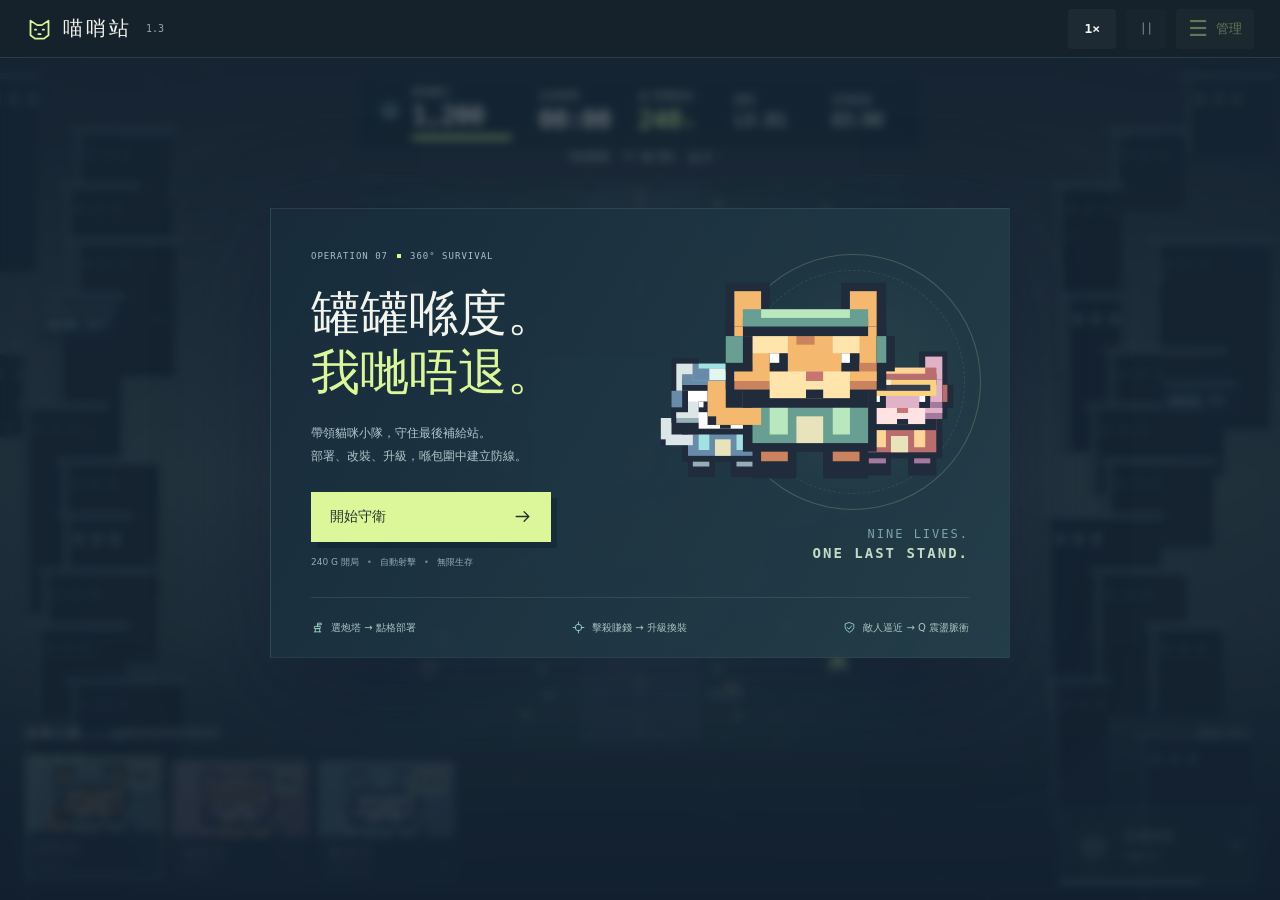
==== commit 9277fe30: "Publish Cat Outpost 1.3.0 unified management and balance" ====
--- a/play.html
+++ b/play.html
@@ -7,35 +7,50 @@
     <meta name="description" content="喵哨站：360 度貓咪塔防生存遊戲。建造炮塔、改裝武器、守住最後一罐罐罐。" />
     <title>喵哨站 · CAT OUTPOST</title>
     <link rel="icon" type="image/svg+xml" href="data:image/svg+xml,%3Csvg xmlns='http://www.w3.org/2000/svg' viewBox='0 0 48 48'%3E%3Crect width='48' height='48' rx='12' fill='%231b2520'/%3E%3Cpath d='M9 35V11l12 9h6l12-9v24z' fill='%23f5b777'/%3E%3Cpath d='M17 27h4v4h-4m10-4h4v4h-4' fill='%231b2520'/%3E%3C/svg%3E" />
-    <script type="module">(function(){const t=document.createElement("link").relList;if(t&&t.supports&&t.supports("modulepreload"))return;for(const l of document.querySelectorAll('link[rel="modulepreload"]'))e(l);new MutationObserver(l=>{for(const r of l)if(r.type==="childList")for(const o of r.addedNodes)o.tagName==="LINK"&&o.rel==="modulepreload"&&e(o)}).observe(document,{childList:!0,subtree:!0});function s(l){const r={};return l.integrity&&(r.integrity=l.integrity),l.referrerPolicy&&(r.referrerPolicy=l.referrerPolicy),l.crossOrigin==="use-credentials"?r.credentials="include":l.crossOrigin==="anonymous"?r.credentials="omit":r.credentials="same-origin",r}function e(l){if(l.ep)return;l.ep=!0;const r=s(l);fetch(l.href,r)}})();const v=25,tt=1/60,et=160,dt={nearest:"最近敵人",strongest:"最強敵人",base:"靠近基地"},it={walker:0,runner:0,armored:.35,boss:.2},lt={rifle:0,shotgun:0,sniper:1,rocket:.65},S={standard:{name:"標準塔",en:"SENTRY",cost:60,hp:180,rate:1,range:1,color:"#adc7af",description:"均衡火力，穩定守住每一道防線。"},rapid:{name:"速射塔",en:"RAPID",cost:90,hp:120,rate:1.55,range:.9,color:"#f5ba72",description:"射速 +55% · 射程 −10% · 耐久較低"},heavy:{name:"重裝塔",en:"BASTION",cost:120,hp:340,rate:.8,range:1.25,color:"#97bac8",description:"耐久 340 · 射程 +25% · 射速 −20%"}},L={rifle:{name:"步槍",cost:0,damage:18,interval:.65,range:6.5,speed:17,pellets:1,splash:0,color:"#ffdc91",description:"均衡單發 · 中距離"},shotgun:{name:"散彈槍",cost:80,damage:11,interval:1,range:4.2,speed:16,pellets:5,splash:0,color:"#f7b4a0",description:"五發散射 · 近距離清群"},sniper:{name:"狙擊槍",cost:110,damage:90,interval:2.2,range:10,speed:30,pellets:1,splash:0,color:"#a2dfd6",description:"高傷單發 · 超遠射程"},rocket:{name:"火箭炮",cost:150,damage:48,interval:1.8,range:7,speed:9,pellets:1,splash:1.5,color:"#ff965d",description:"爆炸傷害 · 1.5 格範圍"}},j={walker:{name:"腐化者",hp:38,speed:.58,damage:4,reward:10,radius:.29,color:"#91ab73"},runner:{name:"疾走者",hp:24,speed:1.1,damage:3,reward:12,radius:.25,color:"#cfa77c"},armored:{name:"鐵甲者",hp:180,speed:.36,damage:9,reward:25,radius:.4,color:"#8ca4af"},boss:{name:"巨型腐化者",hp:1500,speed:.3,damage:22,reward:200,radius:.64,color:"#bf7c76"}},F={damage:{name:"火力強化",en:"DAMAGE",per:.15,base:80,description:"貓咪及全場炮塔傷害"},speed:{name:"高速供彈",en:"FIRE RATE",per:.1,base:80,description:"貓咪及全場炮塔攻速"},income:{name:"戰利品回收",en:"INCOME",per:.15,base:100,description:"之後每次擊殺獲得金錢"}},yt=(a,t)=>Math.round(F[a].base*1.55**t),nt=a=>Math.round(50*1.65**(a-1)),Pt=(a,t)=>Math.ceil(S[a].cost*(1+Math.floor(t/6)*.25)),It=a=>1.1**Math.floor(a/30),ot=(a,t)=>a>=11&&a<=13&&t>=11&&t<=13,V=(a,t)=>t*v+a,D=a=>`${Math.floor(a/60).toString().padStart(2,"0")}:${Math.floor(a%60).toString().padStart(2,"0")}`;function st(a,t,s,e=!1){const l=Math.max(0,Math.min(v-1,Math.floor(a.x))),r=Math.max(0,Math.min(v-1,Math.floor(a.y))),o=V(Math.floor(t.x),Math.floor(t.y)),i=V(l,r),n=new Int16Array(v*v).fill(-1),p=new Int16Array(v*v);let h=0,M=1,b=-1;for(p[0]=i,n[i]=i;h<M;){const C=p[h++],c=C%v,m=Math.floor(C/v);if(e&&ot(c,m)||!e&&C===o){b=C;break}for(const[R,N]of[[c+1,m],[c-1,m],[c,m+1],[c,m-1]]){if(R<0||N<0||R>=v||N>=v)continue;const U=V(R,N);n[U]!==-1||s.has(U)&&U!==o||ot(R,N)&&!e||(n[U]=C,p[M++]=U)}}if(b===-1)return null;const A=[];for(;b!==i;)A.push({x:b%v+.5,y:Math.floor(b/v)+.5}),b=n[b];return A.reverse()}class Ot{buckets=new Map;rebuild(t){this.buckets.clear();for(const s of t){const e=V(Math.floor(s.x),Math.floor(s.y)),l=this.buckets.get(e);l?l.push(s):this.buckets.set(e,[s])}}near(t,s,e){const l=[];for(let r=Math.max(0,Math.floor(s-e));r<=Math.min(v-1,Math.floor(s+e));r++)for(let o=Math.max(0,Math.floor(t-e));o<=Math.min(v-1,Math.floor(t+e));o++){const i=this.buckets.get(V(o,r));if(i)for(const n of i)(n.x-t)**2+(n.y-s)**2<=e**2&&l.push(n)}return l}}class gt{status="ready";money=240;time=0;kills=0;earned=0;baseHp=1200;baseMaxHp=1200;towers=[];enemies=[];projectiles=[];particles=[];texts=[];tech={damage:0,speed:0,income:0};revision=0;catAngle=-Math.PI/2;catFlash=0;pulseCooldown=12;pulseAge=-1;baseFlash=0;nextBoss=180;bossBanner=0;onSound=()=>{};onMessage=()=>{};serial=0;spawnTimer=4;catCooldown=0;enemyIndex=new Ot;blocked=new Set;random;constructor(t=Math.random){this.random=t}get difficulty(){return 1+Math.floor(this.time/30)}get assault(){return this.time%30>=20}get criticalTowers(){return this.towers.filter(t=>t.hp/this.stats(t).maxHp<.35)}get repairAllCost(){return this.towers.reduce((t,s)=>t+this.repairCost(s),0)}buildPrice(t){return Pt(t,this.towers.length)}threatSectors(){const t=[0,0,0,0];for(const s of this.enemies)if(s.hp>0){const e=s.x-12.5,l=s.y-12.5;t[Math.abs(e)>Math.abs(l)?e>0?1:3:l>0?2:0]++}return t}start(){this.status==="ready"&&(this.status="playing")}togglePause(){this.status==="playing"?this.status="paused":this.status==="paused"&&(this.status="playing")}towerAt(t,s){return this.towers.find(e=>Math.floor(e.x)===t&&Math.floor(e.y)===s)}stats(t){const s=L[t.weapon],e=S[t.chassis];return{damage:s.damage*(1+(t.level-1)*.6)*(1+this.tech.damage*F.damage.per),interval:s.interval/(e.rate*(1+(t.level-1)*.12)*(1+this.tech.speed*F.speed.per)),range:s.range*e.range*(1+(t.level-1)*.04),maxHp:e.hp*(1+(t.level-1)*.35)}}repairCost(t){return Math.ceil(Math.max(0,this.stats(t).maxHp-t.hp)*.12)}refund(t){return Math.floor(t.invested*.6)}fail(t){return this.onMessage(t),!1}spend(t){return this.status!=="playing"?this.fail(this.status==="paused"?"先繼續戰鬥，先可以進行改裝。":"請先開始新一局。"):this.money<t?this.fail(`金幣不足，仲欠 ${Math.ceil(t-this.money)} 金。`):(this.money-=t,!0)}topologyChanged(){this.revision++,this.blocked=new Set(this.towers.map(t=>V(Math.floor(t.x),Math.floor(t.y))))}placementError(t,s){return!Number.isInteger(t)||!Number.isInteger(s)||t<1||s<1||t>=v-1||s>=v-1?"外圍係敵人出生區，請揀內圈空格。":ot(t,s)?"呢度係基地，請揀其他空格。":this.towerAt(t,s)?"格仔已有炮塔，點擊可改裝。":this.enemies.some(e=>e.hp>0&&Math.hypot(e.x-t-.5,e.y-s-.5)<.65)?"敵人佔據咗呢格，清除後再建造。":null}build(t,s,e){const l=this.placementError(t,s);if(l)return this.fail(l),null;const r=this.buildPrice(e);if(!this.spend(r))return null;const o={id:++this.serial,x:t+.5,y:s+.5,chassis:e,weapon:"rifle",priority:"nearest",level:1,hp:S[e].hp,invested:r,cooldown:0,angle:-Math.PI/2,flash:0};return this.towers.push(o),this.topologyChanged(),this.onSound("build"),this.burst(o.x,o.y,"#c5dab0",15),o}upgradeTower(t){const s=this.towers.find(r=>r.id===t);if(!s||s.level>=5)return this.fail("炮塔已達最高等級。");const e=nt(s.level),l=this.stats(s).maxHp;return this.spend(e)?(s.level++,s.invested+=e,s.hp+=this.stats(s).maxHp-l,this.onSound("upgrade"),this.burst(s.x,s.y,"#f5bd75",18),!0):!1}swapChassis(t,s){const e=this.towers.find(r=>r.id===t);if(!e||e.chassis===s)return!1;const l=e.hp/this.stats(e).maxHp;return this.spend(S[s].cost)?(e.chassis=s,e.hp=this.stats(e).maxHp*l,e.invested+=S[s].cost,this.onSound("build"),!0):!1}swapWeapon(t,s){const e=this.towers.find(l=>l.id===t);return!e||e.weapon===s||!this.spend(L[s].cost)?!1:(e.weapon=s,e.invested+=L[s].cost,this.onSound("build"),!0)}repair(t){const s=this.towers.find(e=>e.id===t);return!s||this.repairCost(s)===0||!this.spend(this.repairCost(s))?!1:(s.hp=this.stats(s).maxHp,this.onSound("upgrade"),!0)}repairAll(){const t=this.repairAllCost;if(!t)return this.fail("全部炮塔狀態良好，毋須維修。");if(!this.spend(t))return!1;for(const s of this.towers)s.hp=this.stats(s).maxHp;return this.onSound("upgrade"),!0}pulse(){if(this.status!=="playing")return this.fail("繼續戰鬥後先可以釋放脈衝。");if(this.pulseCooldown>0)return this.fail(`脈衝充能中，仲有 ${Math.ceil(this.pulseCooldown)} 秒。`);this.pulseCooldown=45,this.pulseAge=0;for(const t of this.enemies)t.hp>0&&Math.hypot(t.x-12.5,t.y-12.5)<=6&&(t.slow=2,this.damageEnemy(t,65*(1+this.tech.damage*F.damage.per),"rocket"));return this.burst(12.5,12.5,"#bcefa0",28),this.onSound("boss"),!0}setPriority(t,s){const e=this.towers.find(l=>l.id===t);return!e||!["nearest","strongest","base"].includes(s)?!1:(e.priority=s,!0)}sell(t){const s=this.towers.find(e=>e.id===t);return!s||!this.spend(0)?!1:(this.money+=this.refund(s),this.towers=this.towers.filter(e=>e.id!==t),this.topologyChanged(),this.onSound("build"),!0)}upgradeTech(t){return this.tech[t]>=10?this.fail("科技已達最高等級。"):this.spend(yt(t,this.tech[t]))?(this.tech[t]++,this.onSound("upgrade"),!0):!1}spawn(t,s){const e=s??Math.floor(this.random()*4),l=.6+this.random()*(v-1.2),r=e===0?.3:e===1?v-.3:l,o=e===2?.3:e===3?v-.3:l,i=this.random(),n=t??(this.time>60&&i<Math.min(.28,this.time/1200)?"armored":this.time>25&&i<.42?"runner":"walker"),p=j[n].hp*It(this.time),h={id:++this.serial,x:r,y:o,kind:n,hp:p,maxHp:p,cooldown:0,path:[],pathRevision:-1,repath:this.random()*.5,target:-1,flash:0,phase:this.random()*Math.PI*2,slow:0};return this.enemies.push(h),h}burst(t,s,e,l){for(let r=0;r<l&&this.particles.length<320;r++){const o=this.random()*Math.PI*2,i=.4+this.random()*2.8,n=.18+this.random()*.45;this.particles.push({x:t,y:s,vx:Math.cos(o)*i,vy:Math.sin(o)*i,life:n,maxLife:n,color:e,size:.04+this.random()*.07})}}nearest(t,s,e,l="nearest"){let r,o=1/0;for(const i of this.enemyIndex.near(t,s,e)){const n=l==="strongest"?-i.hp:l==="base"?(i.x-12.5)**2+(i.y-12.5)**2:(i.x-t)**2+(i.y-s)**2;i.hp>0&&n<=o&&(o=n,r=i)}return r}shoot(t,s,e,l,r,o){const i=L[o],n=Math.atan2(l.y-e,l.x-s);for(let p=0;p<i.pellets;p++){const h=n+(p-(i.pellets-1)/2)*.115;this.projectiles.push({id:++this.serial,source:t,x:s+Math.cos(h)*.4,y:e+Math.sin(h)*.4,vx:Math.cos(h)*i.speed,vy:Math.sin(h)*i.speed,remaining:r.range/i.speed,damage:r.damage,splash:i.splash,color:i.color,weapon:o})}return this.onSound(o==="rocket"?"rocket":"shot"),n}damageEnemy(t,s,e){if(!(t.hp<=0)&&(t.hp-=s*(1-it[t.kind]*(1-lt[e])),t.flash=.1,t.hp<=0)){const l=Math.round(j[t.kind].reward*(1+this.tech.income*F.income.per));this.money+=l,this.earned+=l,this.kills++,this.burst(t.x,t.y,j[t.kind].color,t.kind==="boss"?30:7),this.texts.length<40&&this.texts.push({x:t.x,y:t.y,text:`+${l}`,life:.85,color:"#f7cf88"}),t.kind==="boss"&&this.onSound("destroy")}}routeEnemy(t){let s,e=3.01;for(const o of this.towers){const i=Math.hypot(o.x-t.x,o.y-t.y);i<e&&(e=i,s=o)}let l=s??{x:12.5,y:12.5},r=st(t,l,this.blocked,!s);if(r===null){const i=(st(t,l,new Set,!s)??[]).map(n=>this.towerAt(Math.floor(n.x),Math.floor(n.y))).find(Boolean);i&&(s=i,l=s,r=st(t,l,this.blocked))}t.target=s?.id??-1,t.path=r??[],t.pathRevision=this.revision,t.repath=.8+t.id%7*.035}stepEnemy(t,s){t.slow=Math.max(0,t.slow-s),t.flash=Math.max(0,t.flash-s),t.cooldown-=s,t.repath-=s,(t.repath<=0||t.pathRevision!==this.revision||t.target!==-1&&!this.towers.some(h=>h.id===t.target))&&this.routeEnemy(t);const e=this.towers.find(h=>h.id===t.target);if((e?Math.hypot(t.x-e.x,t.y-e.y)-.45:Math.hypot(Math.max(11-t.x,0,t.x-14),Math.max(11-t.y,0,t.y-14)))<.46){if(t.cooldown<=0){const h=j[t.kind].damage*(1+this.time/600*.3);e?(e.hp-=h,e.flash=.13,e.hp<=0&&(this.towers=this.towers.filter(M=>M.id!==e.id),this.topologyChanged(),this.burst(e.x,e.y,"#f3a26a",23),this.onSound("destroy"))):(this.baseHp=Math.max(0,this.baseHp-h),this.baseFlash=.15),t.cooldown=.85}return}const r=t.path[0];if(!r)return;const o=r.x-t.x,i=r.y-t.y,n=Math.hypot(o,i),p=j[t.kind].speed*(1+Math.min(.4,this.time/1800))*(t.slow>0?.35:1)*s;n<=p?(t.x=r.x,t.y=r.y,t.path.shift()):(t.x+=o/n*p,t.y+=i/n*p)}stepProjectile(t,s){const e=t.vx*s,l=t.vy*s,r=e*e+l*l;let o,i=1/0;for(const n of this.enemyIndex.near(t.x+e/2,t.y+l/2,Math.sqrt(r)/2+.75)){if(n.hp<=0)continue;const p=Math.max(0,Math.min(1,((n.x-t.x)*e+(n.y-t.y)*l)/(r||1)));Math.hypot(n.x-t.x-e*p,n.y-t.y-l*p)<=j[n.kind].radius+.07&&p<i&&(o=n,i=p)}if(t.x+=e*(o?i:1),t.y+=l*(o?i:1),t.remaining-=s,o){if(t.splash){for(const n of this.enemyIndex.near(t.x,t.y,t.splash))this.damageEnemy(n,t.damage,t.weapon);this.burst(t.x,t.y,"#ffac64",23),this.onSound("hit")}else this.damageEnemy(o,t.damage,t.weapon),this.burst(t.x,t.y,t.color,2);t.remaining=-1}}step(t){if(this.status==="playing"){if(this.pulseCooldown=Math.max(0,this.pulseCooldown-t),this.pulseAge>=0&&(this.pulseAge+=t,this.pulseAge>.8&&(this.pulseAge=-1)),this.time+=t,this.spawnTimer-=t,this.catCooldown-=t,this.catFlash=Math.max(0,this.catFlash-t),this.baseFlash=Math.max(0,this.baseFlash-t),this.bossBanner=Math.max(0,this.bossBanner-t),this.spawnTimer<=0&&this.enemies.length<et){const s=Math.min(4,1+Math.floor(this.difficulty/4),et-this.enemies.length);for(let e=0;e<s;e++)this.spawn();this.spawnTimer=Math.max(.25,2.7/(1+this.difficulty*.22))/(this.assault?1.35:1)}this.time>=this.nextBoss&&this.enemies.length<et&&(this.spawn("boss"),this.nextBoss+=180,this.bossBanner=4,this.onSound("boss"));for(const s of this.enemies)s.hp>0&&this.stepEnemy(s,t);if(this.enemyIndex.rebuild(this.enemies),this.catCooldown<=0){const s=this.nearest(12.5,12.5,6);s&&(this.catAngle=this.shoot(0,12.5,12.5,s,{damage:14*(1+this.tech.damage*.15),range:6,interval:.65,maxHp:1200},"rifle"),this.catCooldown=.65/(1+this.tech.speed*.1),this.catFlash=.08)}for(const s of this.towers){if(s.cooldown-=t,s.flash=Math.max(0,s.flash-t),s.cooldown>0)continue;const e=this.stats(s),l=this.nearest(s.x,s.y,e.range,s.priority);l&&(s.angle=this.shoot(s.id,s.x,s.y,l,e,s.weapon),s.cooldown=e.interval)}for(const s of this.projectiles)this.stepProjectile(s,t);this.projectiles=this.projectiles.filter(s=>s.remaining>0&&s.x>=0&&s.x<v&&s.y>=0&&s.y<v),this.enemies=this.enemies.filter(s=>s.hp>0);for(const s of this.particles)s.life-=t,s.x+=s.vx*t,s.y+=s.vy*t,s.vx*=.96,s.vy*=.96;this.particles=this.particles.filter(s=>s.life>0);for(const s of this.texts)s.life-=t,s.y-=t*.8;this.texts=this.texts.filter(s=>s.life>0),this.baseHp<=0&&(this.status="over",this.onSound("over"))}}}function ct(a){let t=a||1;return()=>(t^=t<<13,t^=t>>>17,t^=t<<5,(t>>>0)/4294967296)}const y="#202b3c",Mt={standard:{fur:"#f4b96f",shade:"#cb825e",light:"#ffe4ac",coat:"#699e93",trim:"#b9e8bf"},rapid:{fur:"#e0b2c8",shade:"#a4799f",light:"#ffe2e1",coat:"#ba6d6e",trim:"#ffd497"},heavy:{fur:"#dce6e7",shade:"#96afb7",light:"#ffffff",coat:"#688ba9",trim:"#a0e3e2"}};function J(a,t,s,e,l="standard",r=!0){const o=Mt[l];a.save(),a.translate(t-e/2,s-e/2),a.scale(e/24,e/24);const i=(n,p,h,M,b)=>{a.fillStyle=n,a.fillRect(p,h,M,b)};i(y,6,18,5,5),i(y,14,18,5,5),i(o.shade,7,19,3,2),i(o.shade,15,19,3,2),i(y,5,12,15,8),i(o.coat,6,13,13,6),i(o.trim,8,14,2,4),i(o.trim,15,14,2,4),i("#e9e3bb",11,16,3,3),i(y,1,12,4,5),i(o.fur,1,12,2,4),i(o.fur,2,15,5,2),i(y,3,1,5,7),i(y,16,1,5,7),i(o.fur,4,2,3,6),i(o.fur,17,2,3,6),i("#df918b",5,4,2,3),i("#df918b",17,4,2,3),i(y,3,6,18,7),i(y,5,12,14,3),i(o.shade,4,7,16,6),i(o.fur,4,6,16,6),i(o.light,6,7,4,2),i(o.light,15,7,3,2),i(o.light,8,11,9,3),i(y,8,9,2,2),i(y,16,9,2,2),i("#ffffff",8,9,1,1),i("#ffffff",16,9,1,1),i("#c67570",12,11,2,1),i(y,12,13,2,1),i(o.shade,4,10,2,1),i(o.shade,18,10,2,1),i(o.shade,11,6,2,2),r&&(i(y,5,5,14,2),i(o.coat,5,4,14,2),i(o.trim,7,4,10,1),i(y,3,7,3,4),i(o.coat,3,7,2,3),i(y,20,7,2,4),i(o.coat,20,7,1,3),l==="heavy"&&(i(o.coat,7,2,10,3),i(o.trim,8,2,8,1),i("#e1f6ed",10,3,4,2)),l==="rapid"&&(i("#fbd280",6,6,13,3),i("#353d51",7,7,11,1),i("#fff2bc",8,6,3,1))),a.restore()}function $t(a,t,s,e,l=0,r=1,o="#a7cbd1"){a.save(),a.translate(t,s),a.rotate(l),a.scale(r,r),a.fillStyle=y,a.fillRect(-.1,-.16,.85,.3),a.fillRect(.04,.08,.19,.22),a.fillStyle=o,a.fillRect(.02,-.13,.56,.2),a.fillStyle="#e5e9d7",a.fillRect(.05,-.14,.4,.05),e==="sniper"?(a.fillStyle=y,a.fillRect(.5,-.07,.55,.12),a.fillRect(.13,-.24,.25,.09),a.fillStyle="#85ddd8",a.fillRect(.15,-.22,.16,.05)):e==="shotgun"?(a.fillStyle="#e4c5a3",a.fillRect(.45,-.12,.33,.08),a.fillRect(.45,.02,.33,.08)):e==="rocket"?(a.fillStyle="#eaa674",a.fillRect(-.04,-.2,.75,.37),a.fillStyle="#3b4559",a.fillRect(.55,-.16,.2,.29),a.fillStyle="#ffe7a8",a.fillRect(.15,-.16,.07,.28)):(a.fillStyle="#384a5d",a.fillRect(.48,-.1,.28,.17),a.fillStyle="#dceacb",a.fillRect(.49,-.11,.18,.04)),a.restore()}function Ft(a,t,s="rifle"){const e=a.canvas.width,l=a.canvas.height;a.setTransform(1,0,0,1,0,0),a.clearRect(0,0,e,l),a.imageSmoothingEnabled=!1,a.fillStyle="#0c19242a",a.beginPath(),a.ellipse(e*.52,l*.89,e*.3,l*.08,0,0,Math.PI*2),a.fill(),J(a,e*.48,l*.53,l*.94,t),a.save(),a.translate(e*.6,l*.75),a.scale(l*.4,l*.4),$t(a,0,0,s,-.25,1,S[t].color),a.restore()}function ht(a,t,s=1){const{x:e,y:l,chassis:r,weapon:o,angle:i,level:n}=t,p=Mt[r];a.save(),a.translate(e,l),a.scale(s,s),a.fillStyle="#101b2b66",a.beginPath(),a.ellipse(0,.35,.47,.2,0,0,Math.PI*2),a.fill(),a.fillStyle=y,a.fillRect(-.4,.12,.8,.3),a.fillStyle=p.coat,a.fillRect(-.36,.15,.72,.18),a.fillStyle=p.trim,a.fillRect(-.36,.15,.72,.04),r==="heavy"&&(a.fillStyle="#394c62",a.fillRect(-.48,.06,.16,.35),a.fillRect(.32,.06,.16,.35),a.fillStyle="#a4dfe2",a.fillRect(-.46,.07,.1,.04),a.fillRect(.35,.07,.1,.04)),J(a,0,-.1,.98,r),$t(a,.09,.13,o,i,o==="rocket"?.8:.74,S[r].color),a.fillStyle="#edffb0";for(let h=0;h<n;h++)a.fillRect(-.24+h*.1,.37,.055,.045);a.restore()}function pt(a,t,s,e,l,r){const o=e==="boss",i=e==="armored",n=e==="runner",p=o?1.8:i?1.2:1;a.save(),a.translate(t-p/2,s-p/2+r),a.scale(p/20,p/20);const h=(A,C,c,m,R)=>{a.fillStyle=A,a.fillRect(C,c,m,R)},M=l?"#fff4d0":n?"#de9a8e":o?"#afa1da":"#aac97e",b=n?"#8d676f":o?"#69699a":"#6c946d";h(y,4,2,3,6),h(y,13,2,3,6),h(b,5,3,2,5),h(b,13,3,2,5),h(y,3,6,14,8),h(M,4,5,12,8),h(b,5,12,10,3),h("#edeb9c",5,8,3,3),h("#edeb9c",12,8,3,3),h(y,6,9,1,2),h(y,13,9,1,2),h(y,8,12,4,1),h("#dbe4bd",9,12,1,2),h(y,4,14,12,4),h(o?"#696387":n?"#ae7273":"#677779",5,14,10,3),h(M,1,13,4,3),h(M,15,13,4,3),h(y,5,17,4,3),h(y,12,17,4,3),i&&(h("#4c637e",3,5,14,3),h("#a6c1d4",4,5,12,1),h("#59748b",4,13,12,4),h("#ccf19c",8,14,4,2)),o&&(h("#e9c990",1,3,3,4),h("#e9c990",16,3,3,4),h("#313c55",2,12,4,4),h("#313c55",14,12,4,4),h("#e2cb8d",8,15,4,2)),n&&(h("#e5b274",4,5,12,2),h("#d17e75",1,14,3,1)),a.restore()}const at=J;class Gt{constructor(t){this.canvas=t,this.ctx=t.getContext("2d"),this.terrain=document.createElement("canvas"),this.terrain.width=this.terrain.height=1e3,this.backdrop=document.createElement("canvas"),this.makeTerrain(),this.observer=new ResizeObserver(s=>{const{width:e,height:l}=s[0].contentRect;this.resize(e,l)}),this.observer.observe(t)}ctx;terrain;hover=null;selectedId=null;buildMode="standard";showGrid=!1;panelOpen=!1;reducedMotion=matchMedia("(prefers-reduced-motion: reduce)").matches;board={x:0,y:0,size:1e3};viewWidth=0;viewHeight=0;backdrop;observer;cellFromClient(t,s){const e=this.canvas.getBoundingClientRect(),l=t-e.left,r=s-e.top,o=this.board;return l<o.x||r<o.y||l>=o.x+o.size||r>=o.y+o.size?null:{x:Math.floor((l-o.x)/o.size*v),y:Math.floor((r-o.y)/o.size*v)}}resize(t,s){this.viewWidth=t,this.viewHeight=s;const e=Math.min(2,devicePixelRatio||1);this.canvas.width=Math.round(t*e),this.canvas.height=Math.round(s*e),this.backdrop.width=this.canvas.width,this.backdrop.height=this.canvas.height,this.makeBackdrop(e)}makeBackdrop(t){const s=this.backdrop.getContext("2d"),e=this.viewWidth,l=this.viewHeight,r=ct(187);s.setTransform(t,0,0,t,0,0),s.fillStyle="#26343f",s.fillRect(0,0,e,l);const o=s.createLinearGradient(0,0,0,l);o.addColorStop(0,"#1c2735"),o.addColorStop(.5,"#34474c"),o.addColorStop(1,"#17252f"),s.fillStyle=o,s.fillRect(0,0,e,l);for(let i=0;i<2;i++)for(let n=0;n<13;n++){const p=55+r()*65,h=80+r()*130,M=i?e-90-r()*150:r()*110-35,b=15+n*55;s.fillStyle="#172430",s.fillRect(M,b,p,h),s.fillStyle="#354750",s.fillRect(M-4,b,p+8,6),s.fillStyle="#4a6162",s.fillRect(M+3,b+8,3,h-10),s.fillStyle=n%4===0?"#91c9b544":"#536a7033";for(let A=0;A<3;A++)s.fillRect(M+12+A*18,b+20,9,12)}s.save(),s.globalAlpha=.5;for(const[i,n]of[[38,l*.29],[e-120,l*.38]])s.fillStyle="#1b2938",s.fillRect(i,n,82,40),s.fillStyle="#9ad0be",s.fillRect(i+4,n+5,74,2),s.font="bold 13px monospace",s.fillText("MEOW 24",i+9,n+27);s.restore();for(let i=0;i<90;i++){s.fillStyle=i%4===0?"#b4ddad16":"#455c5a";const n=r()*e,p=r()*l;s.fillRect(n,p,3+r()*7,2)}}makeTerrain(){const t=this.terrain.getContext("2d"),s=ct(430),e=40;t.fillStyle="#34474c",t.fillRect(0,0,1e3,1e3);for(let i=0;i<25;i++)for(let n=0;n<25;n++){const p=n>=10&&n<=14||i>=10&&i<=14,h=n>=8&&n<=16&&i>=8&&i<=16,M=h?["#536368","#516267","#53666a"]:p?["#40535b","#42555b","#40515a"]:["#354c4d","#364d4d","#3a5150","#384e4f"];t.fillStyle=M[Math.floor(s()*M.length)],t.fillRect(n*e,i*e,e,e),h&&(t.strokeStyle="#253e4525",t.lineWidth=1,t.strokeRect(n*e,i*e,e,e));for(let b=0;b<3;b++)t.fillStyle=p?"#c3d0bd0b":"#142c352c",t.fillRect(n*e+Math.floor(s()*18)*2,i*e+Math.floor(s()*18)*2,4+Math.floor(s()*3)*2,2);if(!p&&s()>.88){const b=n*e+s()*22,A=i*e+s()*22;t.fillStyle="#243d43",t.fillRect(b,A+8,22,14),t.fillStyle="#527f69",t.fillRect(b+2,A,17,16),t.fillStyle="#779879",t.fillRect(b+3,A,12,3),t.fillStyle="#aac198",t.fillRect(b+8,A+4,3,3)}}t.fillStyle="#c2bd7860";for(let i=25;i<1e3;i+=76)i>310&&i<680||t.fillRect(495,i,8,32);for(let i=25;i<1e3;i+=76)i>310&&i<680||t.fillRect(i,495,32,8);t.strokeStyle="#9bb3ac34",t.lineWidth=3,t.strokeRect(324,324,352,352);for(const[i,n]of[[2,4],[20,3],[3,21],[21,20],[1,15],[16,22]]){const p=i*40,h=n*40;t.fillStyle="#172c3877",t.fillRect(p+4,h+10,38,30),t.fillStyle="#6f776f",t.fillRect(p,h,34,30),t.fillStyle="#b4ab87",t.fillRect(p+3,h+2,28,4),t.fillStyle="#34474d",t.fillRect(p+5,h+9,23,13),t.fillStyle="#a9baa2",t.fillRect(p+12,h+12,9,3)}for(let i=1;i<25;i+=3)for(const[n,p]of[[i*40,9],[i*40,970],[9,i*40],[970,i*40]])t.fillStyle="#233743",t.fillRect(n,p,22,18),t.fillStyle="#728a83",t.fillRect(n,p,22,4),t.fillStyle="#9ecdc0",t.fillRect(n+7,p+4,6,3);const l=t.createRadialGradient(500,500,240,500,500,650);l.addColorStop(0,"#0a1b2500"),l.addColorStop(1,"#152936aa"),t.fillStyle=l,t.fillRect(0,0,1e3,1e3),t.globalCompositeOperation="destination-in";const r=t.createLinearGradient(0,0,1e3,0);r.addColorStop(0,"#0000"),r.addColorStop(.035,"#000"),r.addColorStop(.965,"#000"),r.addColorStop(1,"#0000"),t.fillStyle=r,t.fillRect(0,0,1e3,1e3);const o=t.createLinearGradient(0,0,0,1e3);o.addColorStop(0,"#0000"),o.addColorStop(.035,"#000"),o.addColorStop(.965,"#000"),o.addColorStop(1,"#0000"),t.fillStyle=o,t.fillRect(0,0,1e3,1e3),t.globalCompositeOperation="source-over"}render(t,s){const e=this.ctx,l=this.viewWidth,r=this.viewHeight,o=Math.min(2,devicePixelRatio||1);if(!l||!r)return;const i=l<760,n=i?110:73,p=i?164:145,h=Math.max(1,Math.floor(Math.min(r-n-p,l-(i?12:150),900))),M=(l-h)/2,b=l>1200?322:305,A=this.panelOpen&&!i?Math.min(M,l-b-44-h):M;if(this.board={x:Math.round(Math.max(12,A)),y:n+Math.max(0,(r-n-p-h)/2),size:h},this.canvas.dataset.boardX=String(this.board.x),this.canvas.dataset.boardY=String(this.board.y),this.canvas.dataset.boardSize=String(h),e.setTransform(1,0,0,1,0,0),e.imageSmoothingEnabled=!1,e.drawImage(this.backdrop,0,0),e.setTransform(o,0,0,o,0,0),e.drawImage(this.terrain,this.board.x,this.board.y,h,h),e.translate(this.board.x,this.board.y),e.scale(h/v,h/v),this.showGrid){e.strokeStyle="#c4e9e524",e.lineWidth=.018,e.beginPath();for(let c=1;c<v;c++)e.moveTo(c,1),e.lineTo(c,24),e.moveTo(1,c),e.lineTo(24,c);e.stroke()}if(this.base(t,s),t.status==="ready")for(const[c,m,R]of[[3,5,"walker"],[22,7,"runner"],[4,20,"armored"],[21,21,"walker"]])pt(e,c,m,R,!1,0);const C=t.towers.find(c=>c.id===this.selectedId);C&&this.range(C.x,C.y,t.stats(C).range,"#d8f990");for(const c of t.towers){c.id===this.selectedId&&(e.strokeStyle="#f1c184",e.lineWidth=.06,e.strokeRect(c.x-.53,c.y-.53,1.06,1.06)),ht(e,{...c,x:c.x-Math.cos(c.angle)*Math.max(0,c.cooldown-.1)*.012,y:c.y-Math.sin(c.angle)*Math.max(0,c.cooldown-.1)*.012},1.15),c.cooldown>t.stats(c).interval-.065&&(e.save(),e.translate(c.x,c.y+.1),e.rotate(c.angle),e.fillStyle="#fff0ad",e.fillRect(.6,-.06,.22,.13),e.restore()),c.flash>0&&(e.fillStyle="#ffd2ad66",e.fillRect(c.x-.36,c.y-.3,.72,.6));const m=t.stats(c).maxHp;c.hp<m&&this.bar(c.x,c.y+.52,.8,c.hp/m,c.hp/m>.3?"#a2c49c":"#e99171")}for(const c of[...t.enemies].sort((m,R)=>m.y-R.y)){const m=c.kind==="boss"?1.9:c.kind==="armored"?1.25:1,R=(this.reducedMotion?0:1)*Math.sin(t.time*(c.kind==="runner"?15:7)+c.phase)*.035;e.fillStyle="#13201977",e.beginPath(),e.ellipse(c.x+.04,c.y+.32*m,.32*m,.13*m,0,0,Math.PI*2),e.fill(),pt(e,c.x,c.y,c.kind,c.flash>0,R),(c.hp<c.maxHp||c.kind==="boss")&&this.bar(c.x,c.y-m*.6,m*.8,c.hp/c.maxHp,c.kind==="boss"?"#e7a082":"#abbe85")}for(const c of t.projectiles)e.save(),e.translate(c.x,c.y),e.rotate(Math.atan2(c.vy,c.vx)),e.fillStyle=`${c.color}30`,e.fillRect(-.35,-.08,.55,.16),e.fillStyle=c.color,e.fillRect(-.15,-.035,c.splash?.29:.2,c.splash?.1:.07),e.restore();t.pulseAge>=0&&(e.save(),e.globalAlpha=Math.max(0,1-t.pulseAge/.8),e.strokeStyle="#dfff9c",e.lineWidth=.16,e.beginPath(),e.arc(12.5,12.5,Math.min(6,t.pulseAge*10),0,Math.PI*2),e.stroke(),e.lineWidth=.04,e.beginPath(),e.arc(12.5,12.5,Math.min(6,t.pulseAge*8),0,Math.PI*2),e.stroke(),e.restore());for(const c of t.particles)e.globalAlpha=c.life/c.maxLife,e.fillStyle=c.color,e.fillRect(c.x,c.y,c.size,c.size);e.globalAlpha=1;for(const c of t.texts)e.globalAlpha=Math.min(1,c.life*3),e.fillStyle=c.color,e.font="bold .32px ui-monospace, monospace",e.textAlign="center",e.fillText(c.text,c.x,c.y);if(e.globalAlpha=1,this.hover&&this.buildMode&&!C){const{x:c,y:m}=this.hover,R=!t.placementError(c,m),N=t.money>=t.buildPrice(this.buildMode);R&&(this.range(c+.5,m+.5,L.rifle.range*S[this.buildMode].range,"#c9d5ab"),e.globalAlpha=.5,ht(e,{x:c+.5,y:m+.5,chassis:this.buildMode,weapon:"rifle",angle:-Math.PI/2,level:1}),e.globalAlpha=1),e.fillStyle=R&&N?"#d5dfb520":"#e791712b",e.fillRect(c,m,1,1),e.strokeStyle=R&&N?"#d5dfb5":"#e79171",e.lineWidth=.04,e.strokeRect(c+.03,m+.03,.94,.94)}t.bossBanner>0&&(e.fillStyle="#281c18d9",e.fillRect(4.5,3,16,1.1),e.fillStyle="#f2b48b",e.font="bold .42px sans-serif",e.textAlign="center",e.fillText("⚠ 大型腐化者接近 · 集中火力",12.5,3.7))}range(t,s,e,l){const r=this.ctx;r.beginPath(),r.arc(t,s,e,0,Math.PI*2),r.fillStyle=`${l}08`,r.fill(),r.strokeStyle=`${l}66`,r.lineWidth=.035,r.setLineDash([.12,.14]),r.stroke(),r.setLineDash([])}bar(t,s,e,l,r){const o=this.ctx;o.fillStyle="#14211f",o.fillRect(t-e/2-.025,s-.025,e+.05,.13),o.fillStyle=r,o.fillRect(t-e/2,s,e*Math.max(0,l),.075)}base(t,s){const e=this.ctx;e.fillStyle="#162b3866",e.beginPath(),e.ellipse(12.6,13.2,1.75,.8,0,0,Math.PI*2),e.fill(),e.fillStyle="#243b4d",e.fillRect(11.05,11.25,2.9,2.5),e.fillStyle="#6e8b92",e.fillRect(11.05,11.15,2.9,2.3),e.fillStyle="#a3bab3",e.fillRect(11.15,11.15,2.7,.1),e.fillStyle="#385764",e.fillRect(11.3,11.4,2.4,1.7),e.fillStyle="#93cbb7",e.fillRect(11.35,11.4,2.3,.08),e.fillStyle="#243f50",e.fillRect(10.9,11.35,.4,.5),e.fillRect(13.7,11.35,.4,.5),e.fillRect(10.9,13.1,.4,.5),e.fillRect(13.7,13.1,.4,.5),e.fillStyle="#deef99",e.fillRect(10.95,11.36,.3,.08),e.fillRect(13.75,13.1,.3,.08),e.strokeStyle="#8ebca466",e.lineWidth=.05,e.beginPath(),e.arc(12.5,12.5,1,0,Math.PI*2),e.stroke(),J(e,12.5,12.4+(this.reducedMotion?0:Math.sin(t.time*3)*.025),1.75),e.save(),e.translate(12.5,12.6),e.rotate(t.catAngle),e.fillStyle="#202d40",e.fillRect(.1,-.08,.7,.24),e.fillStyle="#bcd4cc",e.fillRect(.3,-.08,.46,.1),t.catFlash>0&&(e.fillStyle="#ffe8a8",e.fillRect(.78,-.08,.3,.24)),e.restore(),t.baseFlash>0&&(e.fillStyle="#ee947355",e.fillRect(11,11,3,3)),e.fillStyle="#e1ecdc",e.font="bold .23px monospace",e.textAlign="center",e.fillText("LAST CAN",12.5,14.16),this.bar(12.5,14.35,1.8,t.baseHp/t.baseMaxHp,t.baseHp>400?"#d3f395":"#f59d8d"),this.reducedMotion||(e.fillStyle="#e5f8bd",e.globalAlpha=.2+(Math.sin(s*.001)+1)*.1,e.fillRect(11.18,11.7,.08,.2),e.globalAlpha=1)}}class Nt{enabled=!0;context;lastShot=0;unlock(){if(this.enabled)try{this.context??=new AudioContext,this.context.resume().catch(()=>{})}catch{}}play(t){if(!this.enabled||!this.context||this.context.state!=="running")return;const s=this.context,e=s.currentTime;if(t==="shot"&&e-this.lastShot<.065)return;t==="shot"&&(this.lastShot=e);const l={shot:[230,65,.045,"square"],rocket:[150,40,.16,"sawtooth"],hit:[90,24,.17,"triangle"],build:[350,700,.1,"square"],upgrade:[520,1040,.18,"triangle"],destroy:[140,25,.25,"sawtooth"],boss:[160,80,.6,"sawtooth"],over:[340,60,.7,"triangle"]},[r,o,i,n]=l[t],p=s.createOscillator(),h=s.createGain();p.type=n,p.frequency.setValueAtTime(r,e),p.frequency.exponentialRampToValueAtTime(o,e+i),h.gain.setValueAtTime(t==="shot"?.018:.04,e),h.gain.exponentialRampToValueAtTime(1e-4,e+i),p.connect(h),h.connect(s.destination),p.start(e),p.stop(e+i)}}const wt="cat-outpost.records.v1";function qt(a){const t={version:1,bestTime:0,bestKills:0,sound:!0};try{const s=JSON.parse((a??localStorage).getItem(wt)??"null");return s?.version!==1?t:{version:1,bestTime:Number.isFinite(s.bestTime)?Math.max(0,s.bestTime):0,bestKills:Number.isFinite(s.bestKills)?Math.max(0,Math.floor(s.bestKills)):0,sound:typeof s.sound=="boolean"?s.sound:!0}}catch{return t}}function xt(a,t){try{(t??localStorage).setItem(wt,JSON.stringify(a))}catch{}}const ft={cat:'<path d="M4 18V5l6 4h4l6-4v13l-4 3H8z"/><path d="M8 13h1m6 0h1m-5 4h2"/>',cross:'<circle cx="12" cy="12" r="6"/><path d="M12 2v5m0 10v5M2 12h5m10 0h5"/>',tower:'<path d="M6 20h12M8 20v-6h8v6M7 10h10v4H7zM12 10V4h7v3h-7"/>',tech:'<path d="m13 2-9 12h7l-1 8 10-12h-7z"/>',book:'<path d="M12 5v16M12 5Q7 2 3 5v14q5-3 9 2 4-5 9-2V5q-5-3-9 0"/>',coin:'<circle cx="12" cy="12" r="8"/><path d="M15 8h-5v4h4v4H9m3-10v2m0 8v2"/>',clock:'<circle cx="12" cy="12" r="8"/><path d="M12 7v5l3 2"/>',skull:'<path d="M7 17H5v-6a7 7 0 0 1 14 0v6h-2v4H7z"/><path d="M8 11h1v2H8zm7 0h1v2h-1zM10 17v4m4-4v4"/>',heart:'<path d="M12 21 3.8 12.5C-1 6 7 1 12 7c5-6 13-1 8.2 5.5z"/>',shield:'<path d="m12 3 8 3v6q-1 6-8 9-7-3-8-9V6z"/><path d="m8 12 3 3 5-6"/>',pause:'<path d="M8 5v14m8-14v14"/>',play:'<path d="m8 4 12 8-12 8z"/>',sound:'<path d="m11 4-6 5H2v6h3l6 5zM15 8q4 4 0 8m3-11q7 7 0 14"/>',mute:'<path d="m11 4-6 5H2v6h3l6 5zM16 9l6 6m0-6-6 6"/>',arrow:'<path d="M4 12h16m-6-6 6 6-6 6"/>',back:'<path d="M20 12H4m6-6-6 6 6 6"/>',up:'<path d="m5 12 7-7 7 7m-14 6 7-7 7 7"/>',wrench:'<path d="m14 6 4 4 4-4a7 7 0 0 1-9 9l-6 6-4-4 6-6a7 7 0 0 1 9-9z"/>',trash:'<path d="M4 6h16M9 6V3h6v3M6 6l1 15h10l1-15M10 10v7m4-7v7"/>',grid:'<path d="M3 3h18v18H3zM9 3v18m6-18v18M3 9h18M3 15h18"/>',trophy:'<path d="M7 3h10v8q0 5-5 5t-5-5zM7 5H3v3q0 4 5 4m9-7h4v3q0 4-5 4M12 16v5m-5 0h10"/>',expand:'<path d="M8 3H3v5m13-5h5v5M3 16v5h5m13-5v5h-5"/>',pulse:'<circle cx="12" cy="12" r="3"/><path d="M5 5a10 10 0 0 0 0 14m14-14a10 10 0 0 1 0 14M8 2h8M8 22h8"/>',close:'<path d="m6 6 12 12m0-12L6 18"/>'},u=(a,t="")=>`<svg class="icon ${t}" viewBox="0 0 24 24" fill="none" stroke="currentColor" stroke-width="1.6" stroke-linecap="round" stroke-linejoin="round" aria-hidden="true">${ft[a]??ft.cross}</svg>`,X=a=>`<span class="price">${u("coin")}${a?`${a} G`:"免費"}</span>`,W=(a,t=!1)=>`data-cost="${a}" ${t?'data-locked="true" disabled':""}`,Z=(a,t,s="")=>`<div class="panel-heading"><div><span class="eyebrow">${a}</span><h2>${t}</h2></div>${s}</div>`;function zt(){return`<a class="skip-link" href="#battle">跳到戰場</a><main class="shell">
-    <header class="topbar"><div class="brand">${u("cat")}<h1>喵哨站<small translate="no">CAT OUTPOST</small></h1><span class="edition">NIGHT WATCH / 03</span></div><div class="header-note">最後一罐罐罐，交畀你守護。</div><div class="header-actions"><span class="record">${u("trophy")}<b id="record-time">00:00</b></span><button class="icon-button" data-action="sound" aria-label="切換音效" title="切換音效">${u("sound")}</button><button class="icon-button" data-action="fullscreen" aria-label="切換全螢幕" title="全螢幕">${u("expand")}</button></div></header>
-    <div class="game-layout"><section class="battle-panel" aria-label="戰場"><div class="stage">
-      <canvas id="battle" aria-label="25 乘 25 戰場。方向鍵選格，Enter 建造或選塔，空白鍵暫停，Q 震盪脈衝。" tabindex="0"></canvas>
-      <div class="scene-vignette" aria-hidden="true"></div>
-      <div class="mission"><span class="mission-code" translate="no"><i></i> OP. 07 / LAST SUPPLY</span><h2>最後補給站</h2><div class="sector"><span id="danger">LV.01</span><span id="phase-label">部署防線</span><small id="next-level">下一級 30s</small></div><div class="phase-track"><i id="phase-progress"></i></div></div>
-      <section class="stats" aria-label="即時戰況"><div class="stat base-stat">${u("shield")}<div><span class="stat-label">基地耐久</span><div class="stat-value"><b id="hp">1,200</b><span>/ 1,200</span></div><div class="base-track"><i id="hp-track"></i></div></div></div><div class="stat timer-stat"><span class="stat-label">生存時間</span><b id="timer">00:00</b><span class="kill-counter">${u("cross")}<b id="kills">0</b></span></div></section>
-      <div class="battle-tools"><button class="icon-button" data-action="grid" id="grid" aria-label="顯示或隱藏網格" aria-pressed="false" title="顯示或隱藏網格">${u("grid")}</button><button data-action="speed" id="speed" aria-label="切換遊戲速度" title="切換 0.5×、1×、2×">1×</button><button class="icon-button" data-action="pause" id="pause" aria-label="暫停遊戲" title="暫停 · 空白鍵">${u("pause")}</button></div>
-      <div class="board-tag"><i></i><span id="board-state">等待部署</span><span class="enemies-live">${u("skull")}<b id="enemy-count">0</b></span></div>
-      <div class="boss-status"><span>${u("skull")}首領抵達</span><b id="boss-countdown">03:00</b><div class="boss-progress"><i id="boss-progress"></i></div></div>
-      <div class="tactical-actions"><button data-action="tab" data-value="tech" class="tactical-button" id="open-tech" aria-label="開啟全局科技">${u("tech")}<span>全局科技<small>RESEARCH</small></span><kbd>T</kbd></button><button data-action="tab" data-value="info" class="tactical-button" aria-label="開啟生存指南">${u("book")}<span>生存指南<small>FIELD NOTES</small></span></button><button class="tactical-button mobile-repair" data-action="repair-all" id="mobile-repair" aria-label="維修全部炮塔" title="維修全部">${u("wrench")}</button><button class="tactical-button mobile-critical" data-action="select-critical" id="mobile-critical" aria-label="定位危急炮塔" hidden>${u("shield")}</button></div>
-      ${["n","e","s","w"].map((a,t)=>`<div class="threat threat-${a}" id="threat-${t}" aria-label="${["北","東","南","西"][t]}面敵人"><span>${["↑","→","↓","←"][t]}</span><b>0</b></div>`).join("")}
+    <script type="module">(function(){const e=document.createElement("link").relList;if(e&&e.supports&&e.supports("modulepreload"))return;for(const n of document.querySelectorAll('link[rel="modulepreload"]'))t(n);new MutationObserver(n=>{for(const o of n)if(o.type==="childList")for(const l of o.addedNodes)l.tagName==="LINK"&&l.rel==="modulepreload"&&t(l)}).observe(document,{childList:!0,subtree:!0});function s(n){const o={};return n.integrity&&(o.integrity=n.integrity),n.referrerPolicy&&(o.referrerPolicy=n.referrerPolicy),n.crossOrigin==="use-credentials"?o.credentials="include":n.crossOrigin==="anonymous"?o.credentials="omit":o.credentials="same-origin",o}function t(n){if(n.ep)return;n.ep=!0;const o=s(n);fetch(n.href,o)}})();const y=25,_=1/60,Z=160,me={nearest:"最近敵人",strongest:"最強敵人",base:"靠近基地"},se={walker:0,runner:0,armored:.35,boss:.2},Q={rifle:0,shotgun:0,sniper:1,rocket:.65},R={standard:{name:"標準塔",en:"SENTRY",cost:60,hp:180,rate:1,range:1,color:"#adc7af",description:"均衡火力，穩定守住每一道防線。"},rapid:{name:"速射塔",en:"RAPID",cost:90,hp:120,rate:1.75,range:.9,color:"#f5ba72",description:"射速 +75% · 射程 −10% · 耐久較低"},heavy:{name:"重裝塔",en:"BASTION",cost:120,hp:420,rate:.9,range:1.25,color:"#97bac8",description:"耐久 420 · 射程 +25% · 射速 −10%"}},$={rifle:{name:"步槍",cost:0,damage:18,interval:.65,range:6.5,speed:17,pellets:1,splash:0,spread:0,splashEdge:1,color:"#ffdc91",description:"均衡單發 · 中距離"},shotgun:{name:"散彈槍",cost:80,damage:11,interval:.9,range:4.2,speed:16,pellets:5,splash:0,spread:.09,splashEdge:1,color:"#f7b4a0",description:"五發集中散射 · 近距離清群"},sniper:{name:"狙擊槍",cost:110,damage:90,interval:2.4,range:10,speed:30,pellets:1,splash:0,spread:0,splashEdge:1,color:"#a2dfd6",description:"高傷單發 · 超遠射程"},rocket:{name:"火箭炮",cost:150,damage:48,interval:1.8,range:7,speed:9,pellets:1,splash:1.5,spread:0,splashEdge:.5,color:"#ff965d",description:"直接命中完整傷害 · 1.5 格爆炸，邊緣傷害 50%"}},K={walker:{name:"腐化者",hp:38,speed:.58,damage:4,reward:10,radius:.29,color:"#91ab73"},runner:{name:"疾走者",hp:24,speed:1.1,damage:3,reward:12,radius:.25,color:"#cfa77c"},armored:{name:"鐵甲者",hp:180,speed:.36,damage:9,reward:25,radius:.4,color:"#8ca4af"},boss:{name:"巨型腐化者",hp:1500,speed:.3,damage:22,reward:200,radius:.64,color:"#bf7c76"}},B={damage:{name:"火力強化",en:"DAMAGE",per:.15,base:80,description:"貓咪及全場炮塔傷害"},speed:{name:"高速供彈",en:"FIRE RATE",per:.1,base:80,description:"貓咪及全場炮塔攻速"},income:{name:"戰利品回收",en:"INCOME",per:.15,base:100,description:"之後每次擊殺獲得金錢"}},$e=(a,e)=>Math.round(B[a].base*1.55**e),ae=a=>Math.round(50*1.65**(a-1)),Be=(a,e)=>Math.ceil(R[a].cost*(1+Math.floor(e/6)*.25)),Ge=a=>1.1**Math.floor(a/30),ie=(a,e)=>a>=11&&a<=13&&e>=11&&e<=13,D=(a,e)=>e*y+a,G=a=>`${Math.floor(a/60).toString().padStart(2,"0")}:${Math.floor(a%60).toString().padStart(2,"0")}`;function ee(a,e,s,t=!1){const n=Math.max(0,Math.min(y-1,Math.floor(a.x))),o=Math.max(0,Math.min(y-1,Math.floor(a.y))),l=D(Math.floor(e.x),Math.floor(e.y)),i=D(n,o),r=new Int16Array(y*y).fill(-1),u=new Int16Array(y*y);let h=0,x=1,m=-1;for(u[0]=i,r[i]=i;h<x;){const v=u[h++],C=v%y,H=Math.floor(v/y);if(t&&ie(C,H)||!t&&v===l){m=v;break}for(const[z,U]of[[C+1,H],[C-1,H],[C,H+1],[C,H-1]]){if(z<0||U<0||z>=y||U>=y)continue;const W=D(z,U);r[W]!==-1||s.has(W)&&W!==l||ie(z,U)&&!t||(r[W]=v,u[x++]=W)}}if(m===-1)return null;const c=[];for(;m!==i;)c.push({x:m%y+.5,y:Math.floor(m/y)+.5}),m=r[m];return c.reverse()}class ze{buckets=new Map;rebuild(e){this.buckets.clear();for(const s of e){const t=D(Math.floor(s.x),Math.floor(s.y)),n=this.buckets.get(t);n?n.push(s):this.buckets.set(t,[s])}}near(e,s,t){const n=[];for(let o=Math.max(0,Math.floor(s-t));o<=Math.min(y-1,Math.floor(s+t));o++)for(let l=Math.max(0,Math.floor(e-t));l<=Math.min(y-1,Math.floor(e+t));l++){const i=this.buckets.get(D(l,o));if(i)for(const r of i)(r.x-e)**2+(r.y-s)**2<=t**2&&n.push(r)}return n}}class ke{status="ready";money=240;time=0;kills=0;earned=0;baseHp=1200;baseMaxHp=1200;towers=[];enemies=[];projectiles=[];particles=[];texts=[];tech={damage:0,speed:0,income:0};revision=0;catAngle=-Math.PI/2;catFlash=0;pulseCooldown=12;pulseAge=-1;baseFlash=0;nextBoss=180;bossBanner=0;onSound=()=>{};onMessage=()=>{};serial=0;spawnTimer=4;catCooldown=0;enemyIndex=new ze;blocked=new Set;random;pausedBy=new Set;constructor(e=Math.random){this.random=e}get difficulty(){return 1+Math.floor(this.time/30)}get assault(){return this.time%30>=20}get criticalTowers(){return this.towers.filter(e=>e.hp/this.stats(e).maxHp<.35)}get repairAllCost(){return this.towers.reduce((e,s)=>e+this.repairCost(s),0)}buildPrice(e){return Be(e,this.towers.length)}threatSectors(){const e=[0,0,0,0];for(const s of this.enemies)if(s.hp>0){const t=s.x-12.5,n=s.y-12.5;e[Math.abs(t)>Math.abs(n)?t>0?1:3:n>0?2:0]++}return e}start(){this.status==="ready"&&(this.status="playing")}hasPauseReason(e){return this.pausedBy.has(e)}get canManage(){return this.status==="playing"||this.status==="paused"&&this.pausedBy.has("menu")}pause(e){this.status!=="playing"&&this.status!=="paused"||(this.pausedBy.add(e),this.status="paused")}resume(e){this.pausedBy.delete(e),this.status==="paused"&&this.pausedBy.size===0&&(this.status="playing")}togglePause(){this.pausedBy.has("menu")||(this.status==="playing"?this.pause("manual"):this.status==="paused"&&(this.resume("manual"),this.resume("hidden")))}towerAt(e,s){return this.towers.find(t=>Math.floor(t.x)===e&&Math.floor(t.y)===s)}stats(e){const s=$[e.weapon],t=R[e.chassis];return{damage:s.damage*(1+(e.level-1)*.6)*(1+this.tech.damage*B.damage.per),interval:s.interval/(t.rate*(1+(e.level-1)*.12)*(1+this.tech.speed*B.speed.per)),range:s.range*t.range*(1+(e.level-1)*.04),maxHp:t.hp*(1+(e.level-1)*.35)}}repairCost(e){return Math.ceil(Math.max(0,this.stats(e).maxHp-e.hp)*.12)}refund(e){return Math.floor(e.invested*.6)}fail(e){return this.onMessage(e),!1}spend(e,s=!1){return(s?this.status!=="playing":!this.canManage)?this.fail(this.status==="paused"?"請開啟管理頁進行改裝，或繼續戰鬥。":"請先開始新一局。"):this.money<e?this.fail(`金幣不足，仲欠 ${Math.ceil(e-this.money)} 金。`):(this.money-=e,!0)}topologyChanged(){this.revision++,this.blocked=new Set(this.towers.map(e=>D(Math.floor(e.x),Math.floor(e.y))))}placementError(e,s){return!Number.isInteger(e)||!Number.isInteger(s)||e<1||s<1||e>=y-1||s>=y-1?"外圍係敵人出生區，請揀內圈空格。":ie(e,s)?"呢度係基地，請揀其他空格。":this.towerAt(e,s)?"格仔已有炮塔，點擊可改裝。":this.enemies.some(t=>t.hp>0&&Math.hypot(t.x-e-.5,t.y-s-.5)<.65)?"敵人佔據咗呢格，清除後再建造。":null}build(e,s,t){const n=this.placementError(e,s);if(n)return this.fail(n),null;const o=this.buildPrice(t);if(!this.spend(o,!0))return null;const l={id:++this.serial,x:e+.5,y:s+.5,chassis:t,weapon:"rifle",priority:"nearest",level:1,hp:R[t].hp,invested:o,cooldown:0,angle:-Math.PI/2,flash:0};return this.towers.push(l),this.topologyChanged(),this.onSound("build"),this.burst(l.x,l.y,"#c5dab0",15),l}upgradeTower(e){const s=this.towers.find(o=>o.id===e);if(!s||s.level>=5)return this.fail("炮塔已達最高等級。");const t=ae(s.level),n=this.stats(s).maxHp;return this.spend(t)?(s.level++,s.invested+=t,s.hp+=this.stats(s).maxHp-n,this.onSound("upgrade"),this.burst(s.x,s.y,"#f5bd75",18),!0):!1}swapChassis(e,s){const t=this.towers.find(o=>o.id===e);if(!t||t.chassis===s)return!1;const n=t.hp/this.stats(t).maxHp;return this.spend(R[s].cost)?(t.chassis=s,t.hp=this.stats(t).maxHp*n,t.invested+=R[s].cost,this.onSound("build"),!0):!1}swapWeapon(e,s){const t=this.towers.find(n=>n.id===e);return!t||t.weapon===s||!this.spend($[s].cost)?!1:(t.weapon=s,t.invested+=$[s].cost,this.onSound("build"),!0)}repair(e){const s=this.towers.find(t=>t.id===e);return!s||this.repairCost(s)===0||!this.spend(this.repairCost(s))?!1:(s.hp=this.stats(s).maxHp,this.onSound("upgrade"),!0)}repairAll(){const e=this.repairAllCost;if(!e)return this.fail("全部炮塔狀態良好，毋須維修。");if(!this.spend(e))return!1;for(const s of this.towers)s.hp=this.stats(s).maxHp;return this.onSound("upgrade"),!0}pulse(){if(this.status!=="playing")return this.fail("繼續戰鬥後先可以釋放脈衝。");if(this.pulseCooldown>0)return this.fail(`脈衝充能中，仲有 ${Math.ceil(this.pulseCooldown)} 秒。`);this.pulseCooldown=45,this.pulseAge=0;for(const e of this.enemies)e.hp>0&&Math.hypot(e.x-12.5,e.y-12.5)<=6&&(e.slow=2,this.damageEnemy(e,65*(1+this.tech.damage*B.damage.per),"rocket"));return this.burst(12.5,12.5,"#bcefa0",28),this.onSound("boss"),!0}setPriority(e,s){const t=this.towers.find(n=>n.id===e);return!t||!["nearest","strongest","base"].includes(s)?!1:(t.priority=s,!0)}sell(e){const s=this.towers.find(t=>t.id===e);return!s||!this.spend(0)?!1:(this.money+=this.refund(s),this.towers=this.towers.filter(t=>t.id!==e),this.topologyChanged(),this.onSound("build"),!0)}upgradeTech(e){return this.tech[e]>=10?this.fail("科技已達最高等級。"):this.spend($e(e,this.tech[e]))?(this.tech[e]++,this.onSound("upgrade"),!0):!1}spawn(e,s){const t=s??Math.floor(this.random()*4),n=.6+this.random()*(y-1.2),o=t===0?.3:t===1?y-.3:n,l=t===2?.3:t===3?y-.3:n,i=this.random(),r=e??(this.time>60&&i<Math.min(.28,this.time/1200)?"armored":this.time>25&&i<.42?"runner":"walker"),u=K[r].hp*Ge(this.time),h={id:++this.serial,x:o,y:l,kind:r,hp:u,maxHp:u,cooldown:0,path:[],pathRevision:-1,repath:this.random()*.5,target:-1,flash:0,phase:this.random()*Math.PI*2,slow:0};return this.enemies.push(h),h}burst(e,s,t,n){for(let o=0;o<n&&this.particles.length<320;o++){const l=this.random()*Math.PI*2,i=.4+this.random()*2.8,r=.18+this.random()*.45;this.particles.push({x:e,y:s,vx:Math.cos(l)*i,vy:Math.sin(l)*i,life:r,maxLife:r,color:t,size:.04+this.random()*.07})}}nearest(e,s,t,n="nearest"){let o,l=1/0;for(const i of this.enemyIndex.near(e,s,t)){const r=n==="strongest"?-i.hp:n==="base"?(i.x-12.5)**2+(i.y-12.5)**2:(i.x-e)**2+(i.y-s)**2;i.hp>0&&r<=l&&(l=r,o=i)}return o}shoot(e,s,t,n,o,l){const i=$[l],r=Math.atan2(n.y-t,n.x-s);for(let u=0;u<i.pellets;u++){const h=r+(u-(i.pellets-1)/2)*i.spread;this.projectiles.push({id:++this.serial,source:e,x:s+Math.cos(h)*.4,y:t+Math.sin(h)*.4,vx:Math.cos(h)*i.speed,vy:Math.sin(h)*i.speed,remaining:o.range/i.speed,damage:o.damage,splash:i.splash,color:i.color,weapon:l})}return this.onSound(l==="rocket"?"rocket":"shot"),r}damageEnemy(e,s,t){if(!(e.hp<=0)&&(e.hp-=s*(1-se[e.kind]*(1-Q[t])),e.flash=.1,e.hp<=0)){const n=Math.round(K[e.kind].reward*(1+this.tech.income*B.income.per));this.money+=n,this.earned+=n,this.kills++,this.burst(e.x,e.y,K[e.kind].color,e.kind==="boss"?30:7),this.texts.length<40&&this.texts.push({x:e.x,y:e.y,text:`+${n}`,life:.85,color:"#f7cf88"}),e.kind==="boss"&&this.onSound("destroy")}}routeEnemy(e){let s,t=3.01;for(const l of this.towers){const i=Math.hypot(l.x-e.x,l.y-e.y);i<t&&(t=i,s=l)}let n=s??{x:12.5,y:12.5},o=ee(e,n,this.blocked,!s);if(o===null){const i=(ee(e,n,new Set,!s)??[]).map(r=>this.towerAt(Math.floor(r.x),Math.floor(r.y))).find(Boolean);i&&(s=i,n=s,o=ee(e,n,this.blocked))}e.target=s?.id??-1,e.path=o??[],e.pathRevision=this.revision,e.repath=.8+e.id%7*.035}stepEnemy(e,s){e.slow=Math.max(0,e.slow-s),e.flash=Math.max(0,e.flash-s),e.cooldown-=s,e.repath-=s,(e.repath<=0||e.pathRevision!==this.revision||e.target!==-1&&!this.towers.some(h=>h.id===e.target))&&this.routeEnemy(e);const t=this.towers.find(h=>h.id===e.target);if((t?Math.hypot(e.x-t.x,e.y-t.y)-.45:Math.hypot(Math.max(11-e.x,0,e.x-14),Math.max(11-e.y,0,e.y-14)))<.46){if(e.cooldown<=0){const h=K[e.kind].damage*(1+this.time/600*.3);t?(t.hp-=h,t.flash=.13,t.hp<=0&&(this.towers=this.towers.filter(x=>x.id!==t.id),this.topologyChanged(),this.burst(t.x,t.y,"#f3a26a",23),this.onSound("destroy"))):(this.baseHp=Math.max(0,this.baseHp-h),this.baseFlash=.15),e.cooldown=.85}return}const o=e.path[0];if(!o)return;const l=o.x-e.x,i=o.y-e.y,r=Math.hypot(l,i),u=K[e.kind].speed*(1+Math.min(.4,this.time/1800))*(e.slow>0?.35:1)*s;r<=u?(e.x=o.x,e.y=o.y,e.path.shift()):(e.x+=l/r*u,e.y+=i/r*u)}stepProjectile(e,s){const t=e.vx*s,n=e.vy*s,o=t*t+n*n;let l,i=1/0;for(const r of this.enemyIndex.near(e.x+t/2,e.y+n/2,Math.sqrt(o)/2+.75)){if(r.hp<=0)continue;const u=Math.max(0,Math.min(1,((r.x-e.x)*t+(r.y-e.y)*n)/(o||1)));Math.hypot(r.x-e.x-t*u,r.y-e.y-n*u)<=K[r.kind].radius+.07&&u<i&&(l=r,i=u)}if(e.x+=t*(l?i:1),e.y+=n*(l?i:1),e.remaining-=s,l){if(e.splash){for(const r of this.enemyIndex.near(e.x,e.y,e.splash)){const u=r.id===l.id?1:1-(1-$[e.weapon].splashEdge)*Math.min(1,Math.hypot(r.x-e.x,r.y-e.y)/e.splash);this.damageEnemy(r,e.damage*u,e.weapon)}this.burst(e.x,e.y,"#ffac64",23),this.onSound("hit")}else this.damageEnemy(l,e.damage,e.weapon),this.burst(e.x,e.y,e.color,2);e.remaining=-1}}step(e){if(this.status==="playing"){if(this.pulseCooldown=Math.max(0,this.pulseCooldown-e),this.pulseAge>=0&&(this.pulseAge+=e,this.pulseAge>.8&&(this.pulseAge=-1)),this.time+=e,this.spawnTimer-=e,this.catCooldown-=e,this.catFlash=Math.max(0,this.catFlash-e),this.baseFlash=Math.max(0,this.baseFlash-e),this.bossBanner=Math.max(0,this.bossBanner-e),this.spawnTimer<=0&&this.enemies.length<Z){const s=Math.min(4,1+Math.floor(this.difficulty/4),Z-this.enemies.length);for(let t=0;t<s;t++)this.spawn();this.spawnTimer=Math.max(.25,2.7/(1+this.difficulty*.22))/(this.assault?1.35:1)}this.time>=this.nextBoss&&this.enemies.length<Z&&(this.spawn("boss"),this.nextBoss+=180,this.bossBanner=4,this.onSound("boss"));for(const s of this.enemies)s.hp>0&&this.stepEnemy(s,e);if(this.enemyIndex.rebuild(this.enemies),this.catCooldown<=0){const s=this.nearest(12.5,12.5,6);s&&(this.catAngle=this.shoot(0,12.5,12.5,s,{damage:14*(1+this.tech.damage*.15),range:6,interval:.65,maxHp:1200},"rifle"),this.catCooldown=.65/(1+this.tech.speed*.1),this.catFlash=.08)}for(const s of this.towers){if(s.cooldown-=e,s.flash=Math.max(0,s.flash-e),s.cooldown>0)continue;const t=this.stats(s),n=this.nearest(s.x,s.y,t.range,s.priority);n&&(s.angle=this.shoot(s.id,s.x,s.y,n,t,s.weapon),s.cooldown=t.interval)}for(const s of this.projectiles)this.stepProjectile(s,e);this.projectiles=this.projectiles.filter(s=>s.remaining>0&&s.x>=0&&s.x<y&&s.y>=0&&s.y<y),this.enemies=this.enemies.filter(s=>s.hp>0);for(const s of this.particles)s.life-=e,s.x+=s.vx*e,s.y+=s.vy*e,s.vx*=.96,s.vy*=.96;this.particles=this.particles.filter(s=>s.life>0);for(const s of this.texts)s.life-=e,s.y-=e*.8;this.texts=this.texts.filter(s=>s.life>0),this.baseHp<=0&&(this.status="over",this.onSound("over"))}}}function be(a){let e=a||1;return()=>(e^=e<<13,e^=e>>>17,e^=e<<5,(e>>>0)/4294967296)}const g="#202b3c",Re={standard:{fur:"#f4b96f",shade:"#cb825e",light:"#ffe4ac",coat:"#699e93",trim:"#b9e8bf"},rapid:{fur:"#e0b2c8",shade:"#a4799f",light:"#ffe2e1",coat:"#ba6d6e",trim:"#ffd497"},heavy:{fur:"#dce6e7",shade:"#96afb7",light:"#ffffff",coat:"#688ba9",trim:"#a0e3e2"}};function J(a,e,s,t,n="standard",o=!0){const l=Re[n];a.save(),a.translate(e-t/2,s-t/2),a.scale(t/24,t/24);const i=(r,u,h,x,m)=>{a.fillStyle=r,a.fillRect(u,h,x,m)};i(g,6,18,5,5),i(g,14,18,5,5),i(l.shade,7,19,3,2),i(l.shade,15,19,3,2),i(g,5,12,15,8),i(l.coat,6,13,13,6),i(l.trim,8,14,2,4),i(l.trim,15,14,2,4),i("#e9e3bb",11,16,3,3),i(g,1,12,4,5),i(l.fur,1,12,2,4),i(l.fur,2,15,5,2),i(g,3,1,5,7),i(g,16,1,5,7),i(l.fur,4,2,3,6),i(l.fur,17,2,3,6),i("#df918b",5,4,2,3),i("#df918b",17,4,2,3),i(g,3,6,18,7),i(g,5,12,14,3),i(l.shade,4,7,16,6),i(l.fur,4,6,16,6),i(l.light,6,7,4,2),i(l.light,15,7,3,2),i(l.light,8,11,9,3),i(g,8,9,2,2),i(g,16,9,2,2),i("#ffffff",8,9,1,1),i("#ffffff",16,9,1,1),i("#c67570",12,11,2,1),i(g,12,13,2,1),i(l.shade,4,10,2,1),i(l.shade,18,10,2,1),i(l.shade,11,6,2,2),o&&(i(g,5,5,14,2),i(l.coat,5,4,14,2),i(l.trim,7,4,10,1),i(g,3,7,3,4),i(l.coat,3,7,2,3),i(g,20,7,2,4),i(l.coat,20,7,1,3),n==="heavy"&&(i(l.coat,7,2,10,3),i(l.trim,8,2,8,1),i("#e1f6ed",10,3,4,2)),n==="rapid"&&(i("#fbd280",6,6,13,3),i("#353d51",7,7,11,1),i("#fff2bc",8,6,3,1))),a.restore()}function Ce(a,e,s,t,n=0,o=1,l="#a7cbd1"){a.save(),a.translate(e,s),a.rotate(n),a.scale(o,o),a.fillStyle=g,a.fillRect(-.1,-.16,.85,.3),a.fillRect(.04,.08,.19,.22),a.fillStyle=l,a.fillRect(.02,-.13,.56,.2),a.fillStyle="#e5e9d7",a.fillRect(.05,-.14,.4,.05),t==="sniper"?(a.fillStyle=g,a.fillRect(.5,-.07,.55,.12),a.fillRect(.13,-.24,.25,.09),a.fillStyle="#85ddd8",a.fillRect(.15,-.22,.16,.05)):t==="shotgun"?(a.fillStyle="#e4c5a3",a.fillRect(.45,-.12,.33,.08),a.fillRect(.45,.02,.33,.08)):t==="rocket"?(a.fillStyle="#eaa674",a.fillRect(-.04,-.2,.75,.37),a.fillStyle="#3b4559",a.fillRect(.55,-.16,.2,.29),a.fillStyle="#ffe7a8",a.fillRect(.15,-.16,.07,.28)):(a.fillStyle="#384a5d",a.fillRect(.48,-.1,.28,.17),a.fillStyle="#dceacb",a.fillRect(.49,-.11,.18,.04)),a.restore()}function Ke(a,e,s="rifle"){const t=a.canvas.width,n=a.canvas.height;a.setTransform(1,0,0,1,0,0),a.clearRect(0,0,t,n),a.imageSmoothingEnabled=!1,a.fillStyle="#0c19242a",a.beginPath(),a.ellipse(t*.52,n*.89,t*.3,n*.08,0,0,Math.PI*2),a.fill(),J(a,t*.48,n*.53,n*.94,e),a.save(),a.translate(t*.6,n*.75),a.scale(n*.4,n*.4),Ce(a,0,0,s,-.25,1,R[e].color),a.restore()}function ve(a,e,s=1){const{x:t,y:n,chassis:o,weapon:l,angle:i,level:r}=e,u=Re[o];a.save(),a.translate(t,n),a.scale(s,s),a.fillStyle="#101b2b66",a.beginPath(),a.ellipse(0,.35,.47,.2,0,0,Math.PI*2),a.fill(),a.fillStyle=g,a.fillRect(-.4,.12,.8,.3),a.fillStyle=u.coat,a.fillRect(-.36,.15,.72,.18),a.fillStyle=u.trim,a.fillRect(-.36,.15,.72,.04),o==="heavy"&&(a.fillStyle="#394c62",a.fillRect(-.48,.06,.16,.35),a.fillRect(.32,.06,.16,.35),a.fillStyle="#a4dfe2",a.fillRect(-.46,.07,.1,.04),a.fillRect(.35,.07,.1,.04)),J(a,0,-.1,.98,o),Ce(a,.09,.13,l,i,l==="rocket"?.8:.74,R[o].color),a.fillStyle="#edffb0";for(let h=0;h<r;h++)a.fillRect(-.24+h*.1,.37,.055,.045);a.restore()}function ye(a,e,s,t,n,o){const l=t==="boss",i=t==="armored",r=t==="runner",u=l?1.8:i?1.2:1;a.save(),a.translate(e-u/2,s-u/2+o),a.scale(u/20,u/20);const h=(c,v,C,H,z)=>{a.fillStyle=c,a.fillRect(v,C,H,z)},x=n?"#fff4d0":r?"#de9a8e":l?"#afa1da":"#aac97e",m=r?"#8d676f":l?"#69699a":"#6c946d";h(g,4,2,3,6),h(g,13,2,3,6),h(m,5,3,2,5),h(m,13,3,2,5),h(g,3,6,14,8),h(x,4,5,12,8),h(m,5,12,10,3),h("#edeb9c",5,8,3,3),h("#edeb9c",12,8,3,3),h(g,6,9,1,2),h(g,13,9,1,2),h(g,8,12,4,1),h("#dbe4bd",9,12,1,2),h(g,4,14,12,4),h(l?"#696387":r?"#ae7273":"#677779",5,14,10,3),h(x,1,13,4,3),h(x,15,13,4,3),h(g,5,17,4,3),h(g,12,17,4,3),i&&(h("#4c637e",3,5,14,3),h("#a6c1d4",4,5,12,1),h("#59748b",4,13,12,4),h("#ccf19c",8,14,4,2)),l&&(h("#e9c990",1,3,3,4),h("#e9c990",16,3,3,4),h("#313c55",2,12,4,4),h("#313c55",14,12,4,4),h("#e2cb8d",8,15,4,2)),r&&(h("#e5b274",4,5,12,2),h("#d17e75",1,14,3,1)),a.restore()}const te=J;class je{constructor(e){this.canvas=e,this.ctx=e.getContext("2d"),this.terrain=document.createElement("canvas"),this.terrain.width=this.terrain.height=1e3,this.backdrop=document.createElement("canvas"),this.makeTerrain(),this.observer=new ResizeObserver(s=>{const{width:t,height:n}=s[0].contentRect;this.resize(t,n)}),this.observer.observe(e)}ctx;terrain;hover=null;selectedId=null;buildMode="standard";showGrid=!1;showRewards=!0;motion="system";get reducedMotion(){return this.motion==="on"||this.motion==="system"&&matchMedia("(prefers-reduced-motion: reduce)").matches}board={x:0,y:0,size:1e3};viewWidth=0;viewHeight=0;backdrop;observer;cellFromClient(e,s){const t=this.canvas.getBoundingClientRect(),n=e-t.left,o=s-t.top,l=this.board;return n<l.x||o<l.y||n>=l.x+l.size||o>=l.y+l.size?null:{x:Math.floor((n-l.x)/l.size*y),y:Math.floor((o-l.y)/l.size*y)}}resize(e,s){this.viewWidth=e,this.viewHeight=s;const t=Math.min(2,devicePixelRatio||1);this.canvas.width=Math.round(e*t),this.canvas.height=Math.round(s*t),this.backdrop.width=this.canvas.width,this.backdrop.height=this.canvas.height,this.makeBackdrop(t)}makeBackdrop(e){const s=this.backdrop.getContext("2d"),t=this.viewWidth,n=this.viewHeight,o=be(187);s.setTransform(e,0,0,e,0,0),s.fillStyle="#26343f",s.fillRect(0,0,t,n);const l=s.createLinearGradient(0,0,0,n);l.addColorStop(0,"#1c2735"),l.addColorStop(.5,"#34474c"),l.addColorStop(1,"#17252f"),s.fillStyle=l,s.fillRect(0,0,t,n);for(let i=0;i<2;i++)for(let r=0;r<13;r++){const u=55+o()*65,h=80+o()*130,x=i?t-90-o()*150:o()*110-35,m=15+r*55;s.fillStyle="#172430",s.fillRect(x,m,u,h),s.fillStyle="#354750",s.fillRect(x-4,m,u+8,6),s.fillStyle="#4a6162",s.fillRect(x+3,m+8,3,h-10),s.fillStyle=r%4===0?"#91c9b544":"#536a7033";for(let c=0;c<3;c++)s.fillRect(x+12+c*18,m+20,9,12)}s.save(),s.globalAlpha=.5;for(const[i,r]of[[38,n*.29],[t-120,n*.38]])s.fillStyle="#1b2938",s.fillRect(i,r,82,40),s.fillStyle="#9ad0be",s.fillRect(i+4,r+5,74,2),s.font="bold 13px monospace",s.fillText("MEOW 24",i+9,r+27);s.restore();for(let i=0;i<90;i++){s.fillStyle=i%4===0?"#b4ddad16":"#455c5a";const r=o()*t,u=o()*n;s.fillRect(r,u,3+o()*7,2)}}makeTerrain(){const e=this.terrain.getContext("2d"),s=be(430),t=40;e.fillStyle="#34474c",e.fillRect(0,0,1e3,1e3);for(let i=0;i<25;i++)for(let r=0;r<25;r++){const u=r>=10&&r<=14||i>=10&&i<=14,h=r>=8&&r<=16&&i>=8&&i<=16,x=h?["#536368","#516267","#53666a"]:u?["#40535b","#42555b","#40515a"]:["#354c4d","#364d4d","#3a5150","#384e4f"];e.fillStyle=x[Math.floor(s()*x.length)],e.fillRect(r*t,i*t,t,t),h&&(e.strokeStyle="#253e4525",e.lineWidth=1,e.strokeRect(r*t,i*t,t,t));for(let m=0;m<3;m++)e.fillStyle=u?"#c3d0bd0b":"#142c352c",e.fillRect(r*t+Math.floor(s()*18)*2,i*t+Math.floor(s()*18)*2,4+Math.floor(s()*3)*2,2);if(!u&&s()>.88){const m=r*t+s()*22,c=i*t+s()*22;e.fillStyle="#243d43",e.fillRect(m,c+8,22,14),e.fillStyle="#527f69",e.fillRect(m+2,c,17,16),e.fillStyle="#779879",e.fillRect(m+3,c,12,3),e.fillStyle="#aac198",e.fillRect(m+8,c+4,3,3)}}e.fillStyle="#c2bd7860";for(let i=25;i<1e3;i+=76)i>310&&i<680||e.fillRect(495,i,8,32);for(let i=25;i<1e3;i+=76)i>310&&i<680||e.fillRect(i,495,32,8);e.strokeStyle="#9bb3ac34",e.lineWidth=3,e.strokeRect(324,324,352,352);for(const[i,r]of[[2,4],[20,3],[3,21],[21,20],[1,15],[16,22]]){const u=i*40,h=r*40;e.fillStyle="#172c3877",e.fillRect(u+4,h+10,38,30),e.fillStyle="#6f776f",e.fillRect(u,h,34,30),e.fillStyle="#b4ab87",e.fillRect(u+3,h+2,28,4),e.fillStyle="#34474d",e.fillRect(u+5,h+9,23,13),e.fillStyle="#a9baa2",e.fillRect(u+12,h+12,9,3)}for(let i=1;i<25;i+=3)for(const[r,u]of[[i*40,9],[i*40,970],[9,i*40],[970,i*40]])e.fillStyle="#233743",e.fillRect(r,u,22,18),e.fillStyle="#728a83",e.fillRect(r,u,22,4),e.fillStyle="#9ecdc0",e.fillRect(r+7,u+4,6,3);const n=e.createRadialGradient(500,500,240,500,500,650);n.addColorStop(0,"#0a1b2500"),n.addColorStop(1,"#152936aa"),e.fillStyle=n,e.fillRect(0,0,1e3,1e3),e.globalCompositeOperation="destination-in";const o=e.createLinearGradient(0,0,1e3,0);o.addColorStop(0,"#0000"),o.addColorStop(.035,"#000"),o.addColorStop(.965,"#000"),o.addColorStop(1,"#0000"),e.fillStyle=o,e.fillRect(0,0,1e3,1e3);const l=e.createLinearGradient(0,0,0,1e3);l.addColorStop(0,"#0000"),l.addColorStop(.035,"#000"),l.addColorStop(.965,"#000"),l.addColorStop(1,"#0000"),e.fillStyle=l,e.fillRect(0,0,1e3,1e3),e.globalCompositeOperation="source-over"}render(e,s){const t=this.ctx,n=this.viewWidth,o=this.viewHeight,l=Math.min(2,devicePixelRatio||1);if(!n||!o)return;const i=n<760,r=i?126:116,u=i?164:145,h=Math.max(1,Math.floor(Math.min(o-r-u,n-(i?12:150),900))),x=(n-h)/2;if(this.board={x:Math.round(Math.max(12,x)),y:r+Math.max(0,(o-r-u-h)/2),size:h},this.canvas.dataset.boardX=String(this.board.x),this.canvas.dataset.boardY=String(this.board.y),this.canvas.dataset.boardSize=String(h),t.setTransform(1,0,0,1,0,0),t.imageSmoothingEnabled=!1,t.drawImage(this.backdrop,0,0),t.setTransform(l,0,0,l,0,0),t.drawImage(this.terrain,this.board.x,this.board.y,h,h),t.translate(this.board.x,this.board.y),t.scale(h/y,h/y),this.showGrid){t.strokeStyle="#c4e9e524",t.lineWidth=.018,t.beginPath();for(let c=1;c<y;c++)t.moveTo(c,1),t.lineTo(c,24),t.moveTo(1,c),t.lineTo(24,c);t.stroke()}if(this.base(e,e.time*1e3),e.status==="ready")for(const[c,v,C]of[[3,5,"walker"],[22,7,"runner"],[4,20,"armored"],[21,21,"walker"]])ye(t,c,v,C,!1,0);const m=e.towers.find(c=>c.id===this.selectedId);m&&this.range(m.x,m.y,e.stats(m).range,"#d8f990");for(const c of e.towers){c.id===this.selectedId&&(t.strokeStyle="#f1c184",t.lineWidth=.06,t.strokeRect(c.x-.53,c.y-.53,1.06,1.06)),ve(t,{...c,x:c.x-Math.cos(c.angle)*Math.max(0,c.cooldown-.1)*.012,y:c.y-Math.sin(c.angle)*Math.max(0,c.cooldown-.1)*.012},1.15),c.cooldown>e.stats(c).interval-.065&&(t.save(),t.translate(c.x,c.y+.1),t.rotate(c.angle),t.fillStyle="#fff0ad",t.fillRect(.6,-.06,.22,.13),t.restore()),c.flash>0&&(t.fillStyle="#ffd2ad66",t.fillRect(c.x-.36,c.y-.3,.72,.6));const v=e.stats(c).maxHp;c.hp<v&&this.bar(c.x,c.y+.52,.8,c.hp/v,c.hp/v>.3?"#a2c49c":"#e99171")}for(const c of[...e.enemies].sort((v,C)=>v.y-C.y)){const v=c.kind==="boss"?1.9:c.kind==="armored"?1.25:1,C=(this.reducedMotion?0:1)*Math.sin(e.time*(c.kind==="runner"?15:7)+c.phase)*.035;t.fillStyle="#13201977",t.beginPath(),t.ellipse(c.x+.04,c.y+.32*v,.32*v,.13*v,0,0,Math.PI*2),t.fill(),ye(t,c.x,c.y,c.kind,c.flash>0,C),(c.hp<c.maxHp||c.kind==="boss")&&this.bar(c.x,c.y-v*.6,v*.8,c.hp/c.maxHp,c.kind==="boss"?"#e7a082":"#abbe85")}for(const c of e.projectiles)t.save(),t.translate(c.x,c.y),t.rotate(Math.atan2(c.vy,c.vx)),t.fillStyle=`${c.color}30`,t.fillRect(-.35,-.08,.55,.16),t.fillStyle=c.color,t.fillRect(-.15,-.035,c.splash?.29:.2,c.splash?.1:.07),t.restore();e.pulseAge>=0&&(t.save(),t.globalAlpha=Math.max(0,1-e.pulseAge/.8),t.strokeStyle="#dfff9c",t.lineWidth=.16,t.beginPath(),t.arc(12.5,12.5,Math.min(6,e.pulseAge*10),0,Math.PI*2),t.stroke(),t.lineWidth=.04,t.beginPath(),t.arc(12.5,12.5,Math.min(6,e.pulseAge*8),0,Math.PI*2),t.stroke(),t.restore());for(const c of this.reducedMotion?[]:e.particles)t.globalAlpha=c.life/c.maxLife,t.fillStyle=c.color,t.fillRect(c.x,c.y,c.size,c.size);t.globalAlpha=1;for(const c of this.showRewards?e.texts:[])t.globalAlpha=Math.min(1,c.life*3),t.fillStyle=c.color,t.font="bold .32px ui-monospace, monospace",t.textAlign="center",t.fillText(c.text,c.x,c.y);if(t.globalAlpha=1,this.hover&&this.buildMode&&!m){const{x:c,y:v}=this.hover,C=!e.placementError(c,v),H=e.money>=e.buildPrice(this.buildMode);C&&(this.range(c+.5,v+.5,$.rifle.range*R[this.buildMode].range,"#c9d5ab"),t.globalAlpha=.5,ve(t,{x:c+.5,y:v+.5,chassis:this.buildMode,weapon:"rifle",angle:-Math.PI/2,level:1}),t.globalAlpha=1),t.fillStyle=C&&H?"#d5dfb520":"#e791712b",t.fillRect(c,v,1,1),t.strokeStyle=C&&H?"#d5dfb5":"#e79171",t.lineWidth=.04,t.strokeRect(c+.03,v+.03,.94,.94)}e.bossBanner>0&&(t.fillStyle="#281c18d9",t.fillRect(4.5,3,16,1.1),t.fillStyle="#f2b48b",t.font="bold .42px sans-serif",t.textAlign="center",t.fillText("⚠ 大型腐化者接近 · 集中火力",12.5,3.7))}range(e,s,t,n){const o=this.ctx;o.beginPath(),o.arc(e,s,t,0,Math.PI*2),o.fillStyle=`${n}08`,o.fill(),o.strokeStyle=`${n}66`,o.lineWidth=.035,o.setLineDash([.12,.14]),o.stroke(),o.setLineDash([])}bar(e,s,t,n,o){const l=this.ctx;l.fillStyle="#14211f",l.fillRect(e-t/2-.025,s-.025,t+.05,.13),l.fillStyle=o,l.fillRect(e-t/2,s,t*Math.max(0,n),.075)}base(e,s){const t=this.ctx;t.fillStyle="#162b3866",t.beginPath(),t.ellipse(12.6,13.2,1.75,.8,0,0,Math.PI*2),t.fill(),t.fillStyle="#243b4d",t.fillRect(11.05,11.25,2.9,2.5),t.fillStyle="#6e8b92",t.fillRect(11.05,11.15,2.9,2.3),t.fillStyle="#a3bab3",t.fillRect(11.15,11.15,2.7,.1),t.fillStyle="#385764",t.fillRect(11.3,11.4,2.4,1.7),t.fillStyle="#93cbb7",t.fillRect(11.35,11.4,2.3,.08),t.fillStyle="#243f50",t.fillRect(10.9,11.35,.4,.5),t.fillRect(13.7,11.35,.4,.5),t.fillRect(10.9,13.1,.4,.5),t.fillRect(13.7,13.1,.4,.5),t.fillStyle="#deef99",t.fillRect(10.95,11.36,.3,.08),t.fillRect(13.75,13.1,.3,.08),t.strokeStyle="#8ebca466",t.lineWidth=.05,t.beginPath(),t.arc(12.5,12.5,1,0,Math.PI*2),t.stroke(),J(t,12.5,12.4+(this.reducedMotion?0:Math.sin(e.time*3)*.025),1.75),t.save(),t.translate(12.5,12.6),t.rotate(e.catAngle),t.fillStyle="#202d40",t.fillRect(.1,-.08,.7,.24),t.fillStyle="#bcd4cc",t.fillRect(.3,-.08,.46,.1),e.catFlash>0&&(t.fillStyle="#ffe8a8",t.fillRect(.78,-.08,.3,.24)),t.restore(),e.baseFlash>0&&(t.fillStyle="#ee947355",t.fillRect(11,11,3,3)),t.fillStyle="#e1ecdc",t.font="bold .23px monospace",t.textAlign="center",t.fillText("LAST CAN",12.5,14.16),this.bar(12.5,14.35,1.8,e.baseHp/e.baseMaxHp,e.baseHp>400?"#d3f395":"#f59d8d"),this.reducedMotion||(t.fillStyle="#e5f8bd",t.globalAlpha=.2+(Math.sin(s*.001)+1)*.1,t.fillRect(11.18,11.7,.08,.2),t.globalAlpha=1)}}class De{enabled=!0;volume=1;context;lastShot=0;unlock(){if(this.enabled)try{this.context??=new AudioContext,this.context.resume().catch(()=>{})}catch{}}play(e){if(!this.enabled||!this.context||this.context.state!=="running")return;const s=this.context,t=s.currentTime;if(e==="shot"&&t-this.lastShot<.065)return;e==="shot"&&(this.lastShot=t);const n={shot:[230,65,.045,"square"],rocket:[150,40,.16,"sawtooth"],hit:[90,24,.17,"triangle"],build:[350,700,.1,"square"],upgrade:[520,1040,.18,"triangle"],destroy:[140,25,.25,"sawtooth"],boss:[160,80,.6,"sawtooth"],over:[340,60,.7,"triangle"]},[o,l,i,r]=n[e],u=s.createOscillator(),h=s.createGain();u.type=r,u.frequency.setValueAtTime(o,t),u.frequency.exponentialRampToValueAtTime(l,t+i),h.gain.setValueAtTime(Math.max(1e-4,(e==="shot"?.018:.04)*this.volume),t),h.gain.exponentialRampToValueAtTime(1e-4,t+i),u.connect(h),h.connect(s.destination),u.start(t),u.stop(t+i)}}const Ee="cat-outpost.records.v1";function Ve(a){const e={version:1,bestTime:0,bestKills:0,sound:!0};try{const s=JSON.parse((a??localStorage).getItem(Ee)??"null");return s?.version!==1?e:{version:1,bestTime:Number.isFinite(s.bestTime)?Math.max(0,s.bestTime):0,bestKills:Number.isFinite(s.bestKills)?Math.max(0,Math.floor(s.bestKills)):0,sound:typeof s.sound=="boolean"?s.sound:!0}}catch{return e}}function We(a,e){try{(e??localStorage).setItem(Ee,JSON.stringify(a))}catch{}}const Te="cat-outpost.settings.v1";function Ye(a=!0,e){const s={version:1,sound:a,volume:100,speed:1,grid:!1,rewards:!0,motion:"system"};try{const t=JSON.parse((e??localStorage).getItem(Te)??"null");return t?.version!==1?s:{version:1,sound:typeof t.sound=="boolean"?t.sound:s.sound,volume:Number.isFinite(t.volume)?Math.round(Math.max(0,Math.min(100,t.volume))):100,speed:[.5,1,2].includes(t.speed)?t.speed:1,grid:typeof t.grid=="boolean"?t.grid:!1,rewards:typeof t.rewards=="boolean"?t.rewards:!0,motion:["system","on","off"].includes(t.motion)?t.motion:"system"}}catch{return s}}function Ae(a,e){try{(e??localStorage).setItem(Te,JSON.stringify(a))}catch{}}const ge={cat:'<path d="M4 18V5l6 4h4l6-4v13l-4 3H8z"/><path d="M8 13h1m6 0h1m-5 4h2"/>',cross:'<circle cx="12" cy="12" r="6"/><path d="M12 2v5m0 10v5M2 12h5m10 0h5"/>',tower:'<path d="M6 20h12M8 20v-6h8v6M7 10h10v4H7zM12 10V4h7v3h-7"/>',tech:'<path d="m13 2-9 12h7l-1 8 10-12h-7z"/>',book:'<path d="M12 5v16M12 5Q7 2 3 5v14q5-3 9 2 4-5 9-2V5q-5-3-9 0"/>',coin:'<circle cx="12" cy="12" r="8"/><path d="M15 8h-5v4h4v4H9m3-10v2m0 8v2"/>',clock:'<circle cx="12" cy="12" r="8"/><path d="M12 7v5l3 2"/>',skull:'<path d="M7 17H5v-6a7 7 0 0 1 14 0v6h-2v4H7z"/><path d="M8 11h1v2H8zm7 0h1v2h-1zM10 17v4m4-4v4"/>',heart:'<path d="M12 21 3.8 12.5C-1 6 7 1 12 7c5-6 13-1 8.2 5.5z"/>',shield:'<path d="m12 3 8 3v6q-1 6-8 9-7-3-8-9V6z"/><path d="m8 12 3 3 5-6"/>',pause:'<path d="M8 5v14m8-14v14"/>',play:'<path d="m8 4 12 8-12 8z"/>',sound:'<path d="m11 4-6 5H2v6h3l6 5zM15 8q4 4 0 8m3-11q7 7 0 14"/>',mute:'<path d="m11 4-6 5H2v6h3l6 5zM16 9l6 6m0-6-6 6"/>',arrow:'<path d="M4 12h16m-6-6 6 6-6 6"/>',back:'<path d="M20 12H4m6-6-6 6 6 6"/>',up:'<path d="m5 12 7-7 7 7m-14 6 7-7 7 7"/>',wrench:'<path d="m14 6 4 4 4-4a7 7 0 0 1-9 9l-6 6-4-4 6-6a7 7 0 0 1 9-9z"/>',trash:'<path d="M4 6h16M9 6V3h6v3M6 6l1 15h10l1-15M10 10v7m4-7v7"/>',grid:'<path d="M3 3h18v18H3zM9 3v18m6-18v18M3 9h18M3 15h18"/>',trophy:'<path d="M7 3h10v8q0 5-5 5t-5-5zM7 5H3v3q0 4 5 4m9-7h4v3q0 4-5 4M12 16v5m-5 0h10"/>',expand:'<path d="M8 3H3v5m13-5h5v5M3 16v5h5m13-5v5h-5"/>',pulse:'<circle cx="12" cy="12" r="3"/><path d="M5 5a10 10 0 0 0 0 14m14-14a10 10 0 0 1 0 14M8 2h8M8 22h8"/>',close:'<path d="m6 6 12 12m0-12L6 18"/>'},f=(a,e="")=>`<svg class="icon ${e}" viewBox="0 0 24 24" fill="none" stroke="currentColor" stroke-width="1.6" stroke-linecap="round" stroke-linejoin="round" aria-hidden="true">${ge[a]??ge.cross}</svg>`,ne=a=>`<span class="price">${f("coin")}${a?`${a} G`:"免費"}</span>`,j=(a,e=!1)=>`data-cost="${a}" ${e?'data-locked="true" disabled':""}`,Ue=(a,e,s="")=>`<div class="panel-heading"><div><span class="eyebrow">${a}</span><h2>${e}</h2></div>${s}</div>`;function Qe(){return`<a class="skip-link" href="#battle">跳到戰場</a><main class="shell">
+    <header class="topbar"><div class="brand">${f("cat")}<h1>喵哨站</h1><span class="version-tag">1.3</span></div>
+      <div class="header-actions"><button id="speed" data-action="speed" aria-label="切換遊戲速度">1×</button><button id="pause" class="icon-button" data-action="pause" aria-label="暫停遊戲">${f("pause")}</button><button id="open-menu" class="menu-button" data-action="open-menu" aria-haspopup="dialog"><span aria-hidden="true">☰</span> 管理</button></div>
+    </header>
+    <section class="stage" aria-label="戰場">
+      <canvas id="battle" aria-label="25 乘 25 戰場。方向鍵選格，Enter 建造或選塔，空白鍵暫停，Q 震盪脈衝。" tabindex="0"></canvas><div class="scene-vignette" aria-hidden="true"></div>
+      <section class="battle-hud" aria-label="即時戰況"><div class="hud-base">${f("shield")}<div><span>基地耐久</span><b id="hp">1,200</b><div class="base-track"><i id="hp-track"></i></div></div></div><div><span>生存時間</span><b id="timer">00:00</b></div><div class="hud-money"><span>${f("coin")}部署資金</span><b><span id="money">240</span><small>G</small></b></div><div class="hud-difficulty"><span>難度</span><b id="danger">LV.01</b></div><div class="hud-boss"><span>首領抵達</span><b id="boss-countdown">03:00</b></div></section>
+      <div class="phase-strip"><span id="phase-label">等待部署</span><span id="next-level">下一級 30s</span><span class="field-enemies">${f("skull")}<b id="enemy-count">0</b></span><i id="phase-progress"></i></div>
+      ${["n","e","s","w"].map((a,e)=>`<div class="threat threat-${a}" id="threat-${e}" aria-label="${["北","東","南","西"][e]}面敵人"><span>${["↑","→","↓","←"][e]}</span><b>0</b></div>`).join("")}
       <div id="overlay" class="overlay"></div>
-      <aside class="control-panel" id="controls" aria-label="炮塔及科技面板" hidden><div class="panel-topline"><span id="mobile-panel-title">防線管理</span><button class="icon-button" data-action="close-panel" aria-label="關閉面板">${u("close")}</button></div><div class="panel-content"><div class="tabs" role="tablist" aria-label="指揮面板分頁">${["build","tech","info"].map((a,t)=>`<button id="tab-${a}" role="tab" aria-controls="sidebar" tabindex="${t?-1:0}" data-action="tab" data-value="${a}" aria-selected="${!t}">${["炮塔","科技","情報"][t]}</button>`).join("")}</div><div id="sidebar" role="tabpanel" aria-labelledby="tab-build"></div></div></aside>
-      <div id="placement-preview" class="placement-preview" hidden><div><strong id="placement-title"></strong><span id="placement-detail"></span></div><button class="primary-button" data-action="confirm-place" id="confirm-place">部署 ${u("arrow")}</button><button class="icon-button" data-action="cancel-place" aria-label="取消部署">${u("close")}</button></div>
+      <div id="placement-preview" class="placement-preview" hidden><div><strong id="placement-title"></strong><span id="placement-detail"></span></div><button class="primary-button" data-action="confirm-place" id="confirm-place">部署 ${f("arrow")}</button><button class="icon-button" data-action="cancel-place" aria-label="取消部署">${f("close")}</button></div>
       <div id="toast" class="toast" role="status" aria-live="polite"></div>
-      <div class="deployment-bar"><div class="deploy-heading"><span>部署小隊 <small>DEPLOYMENT</small></span><p id="battle-hint">揀一座炮塔，點空格部署</p><button class="text-button" data-action="tab" data-value="build" aria-label="查看所選炮塔資料">${u("book")} 詳情</button></div><div class="deployment-content"><div class="build-dock" aria-label="快速建造">${Object.keys(S).map((a,t)=>`<button class="dock-button unit-${a}" data-action="choose-build" data-value="${a}" aria-pressed="${a==="standard"}"><span class="dock-cost" id="dock-price-${a}">${S[a].cost} G</span><span class="unit-number">0${t+1}</span><canvas class="dock-art" data-tower="${a}" data-weapon="rifle" width="180" height="140" aria-hidden="true"></canvas><span class="unit-name"><strong>${S[a].name}</strong><small>${["均衡防守","高速火力","堅固長射程"][t]}</small></span><kbd>${t+1}</kbd></button>`).join("")}</div><div class="deploy-divider"></div><div class="support-bar"><div class="support-status"><span id="critical-label">防線穩定</span><button data-action="select-critical" id="select-critical" hidden>定位 ${u("arrow")}</button></div><button data-action="repair-all" id="repair-all">${u("wrench")}維修全部<span id="repair-all-cost">0 G</span></button><button class="text-button cancel-deploy" data-action="cancel-mode">取消部署 <kbd>ESC</kbd></button></div><div class="combat-resources"><div class="wallet"><span>${u("coin")}部署資金<small id="income-label">+0%</small></span><div><b id="money">240</b><small>G</small></div></div><button id="pulse" class="pulse-button" data-action="pulse"><span class="pulse-symbol">${u("pulse")}</span><span><strong>震盪脈衝</strong><small id="pulse-state">準備中</small></span><kbd>Q</kbd></button></div></div></div>
-    </div></section></div><footer class="page-footer"><span><kbd>SPACE</kbd> 暫停 <kbd>1–3</kbd> 選塔 <kbd>U</kbd> 升級 <kbd>R</kbd> 維修</span><span>360° 無限生存 <i>•</i> 原創像素塔防</span></footer>
-  </main>`}function Bt(a,t,s,e,l,r,o){return t==="info"?Vt(o):t==="tech"?Kt(a):s?Wt(a,s,l,r):jt(a,e)}function jt(a,t){const s=t??"standard",e=S[s];return`${Z("UNIT PROFILE","部署資料",`<span class="count-badge">${a.towers.length} 座</span>`)}<div class="build-selection"><div class="selection-hero"><canvas class="tower-art" data-tower="${s}" data-weapon="rifle" width="180" height="140" aria-hidden="true"></canvas><div><span class="eyebrow">${e.en}</span><h3>${e.name}</h3>${X(a.buildPrice(s))}</div></div><p>${e.description}</p><div class="tower-stats"><div><b>${e.hp}</b><span>耐久</span></div><div><b>${(e.rate/L.rifle.interval).toFixed(2)}</b><span>攻擊 / 秒</span></div><div><b>${(L.rifle.range*e.range).toFixed(1)}</b><span>射程 / 格</span></div></div></div><p class="panel-intro">隨塔附送步槍。點戰場空格部署，點已建炮塔升級或改裝。</p><div class="logistics"><div><span>目前後勤加價</span><b>+${Math.floor(a.towers.length/6)*25}%</b></div><p>每 6 座炮塔令新塔加價 25%。升級現有炮塔毋須後勤費。</p></div><div class="field-tip">${u("shield")}<p>將炮塔放喺基地四周，建立交叉火線。狙擊穿甲、散彈近身、火箭清群，各有分工。</p></div>`}function Wt(a,t,s,e){const l=a.stats(t),r=a.repairCost(t),o=a.stats({...t,level:Math.min(5,t.level+1)});let i=`${Z("TOWER WORKSHOP","炮塔改裝",'<button class="icon-button" data-action="deselect" aria-label="返回建造">'+u("back")+"</button>")}
-    <div class="inspector-hero"><canvas class="tower-art" data-tower="${t.chassis}" data-weapon="${t.weapon}" width="180" height="140" aria-hidden="true"></canvas><div><h3>${S[t.chassis].name}<span class="level-badge">LV.${t.level}</span></h3><p>${L[t.weapon].name} · 座標 ${Math.floor(t.x)}, ${Math.floor(t.y)}</p></div></div>
-    <div class="tower-health"><div><span>耐久</span><b id="tower-hp">${Math.ceil(t.hp)} / ${l.maxHp.toFixed(0)}</b></div><div class="health-track"><i id="tower-hp-track"></i></div></div>
-    <div class="tower-stats"><div><b>${l.damage.toFixed(0)}</b><span>單發傷害</span></div><div><b>${(1/l.interval).toFixed(2)}</b><span>每秒攻擊</span></div><div><b>${l.range.toFixed(1)}</b><span>射程 / 格</span></div></div>
-    <div class="tower-actions"><button data-action="upgrade-tower" ${W(nt(t.level),t.level>=5)}>${u("up")}${t.level>=5?"已達滿級":`升至 LV.${t.level+1}`}${t.level<5?X(nt(t.level)):""}</button><button id="repair-button" data-action="repair" ${W(r,!r)}>${u("wrench")}維修<span id="repair-cost">${r} G</span></button></div>
-    ${t.level<5?`<p class="upgrade-gain">火力 ${Math.round(l.damage/l.interval)} → <b>${Math.round(o.damage/o.interval)} / 秒</b> · 同時強化耐久及射程</p>`:""}
-    <div class="section-label">索敵優先 <span>免費調整</span></div><div class="priority-options">${Object.keys(dt).map(n=>`<button data-action="priority" data-value="${n}" aria-pressed="${t.priority===n}">${dt[n]}</button>`).join("")}</div>
-    <div class="section-label">更換武器 <span>先比較，再確認</span></div><div class="weapon-grid">${Object.keys(L).map(n=>`<button class="weapon-option ${t.weapon===n?"equipped":s?.kind==="weapon"&&s.value===n?"pending":""}" data-action="preview-weapon" data-value="${n}" ${t.weapon===n?"disabled":""}><span>${u(n==="rocket"?"tech":"cross")}${L[n].name}</span><small>${t.weapon===n?"已裝備":`${L[n].cost} G`}</small></button>`).join("")}</div>
-    <details class="chassis-details" ${s?.kind==="chassis"?"open":""}><summary>更換塔型 <span>保留武器、等級及血量比例</span></summary><div class="chassis-options">${Object.keys(S).map(n=>`<button class="chassis-option ${t.chassis===n?"equipped":s?.kind==="chassis"&&s.value===n?"pending":""}" data-action="preview-chassis" data-value="${n}" ${t.chassis===n?"disabled":""}><strong>${S[n].name}</strong><small>${t.chassis===n?"目前塔型":`${S[n].cost} G`}</small></button>`).join("")}</div></details>`;if(s){const n=a.stats({...t,...s.kind==="weapon"?{weapon:s.value}:{chassis:s.value}}),p=s.kind==="weapon"?L[s.value]:S[s.value];i+=`<div class="swap-preview"><div class="preview-title"><strong>改裝預覽 · ${p.name}</strong><button class="icon-button" data-action="cancel-swap" aria-label="取消改裝">${u("close")}</button></div><p>${p.description}</p><dl class="comparison"><div><dt>單發傷害</dt><dd>${l.damage.toFixed(0)} → <b>${n.damage.toFixed(0)}</b></dd></div><div><dt>攻擊 / 秒</dt><dd>${(1/l.interval).toFixed(2)} → <b>${(1/n.interval).toFixed(2)}</b></dd></div><div><dt>射程 / 格</dt><dd>${l.range.toFixed(1)} → <b>${n.range.toFixed(1)}</b></dd></div>${s.kind==="chassis"?`<div><dt>最大耐久</dt><dd>${l.maxHp.toFixed(0)} → <b>${n.maxHp.toFixed(0)}</b></dd></div>`:`<div><dt>穿甲能力</dt><dd>${Math.round(lt[t.weapon]*100)}% → <b>${Math.round(lt[s.value]*100)}%</b></dd></div>`}</dl><button class="primary-button" data-action="confirm-swap" ${W(p.cost)}>確認改裝 ${X(p.cost)}</button><small>舊裝備不退款${s.kind==="chassis"?" · 保留血量百分比":""}</small></div>`}return i+=e?`<div class="sell-confirm"><strong>確定出售呢座炮塔？</strong><p>防線會移除，退回 ${a.refund(t)} G。</p><div><button data-action="confirm-sell" ${W(0)}>確認出售 +${a.refund(t)} G</button><button data-action="cancel-sell">取消</button></div></div>`:`<button class="sell-button" data-action="sell" ${W(0)}>${u("trash")}出售炮塔<span>+${a.refund(t)} G</span></button>`,i}function Kt(a){return`${Z("GLOBAL RESEARCH","全局科技")}<p class="panel-intro">研究一次，全場即時受益。<br>每項最多十級，同類加成相加。</p><div class="tech-list">${Object.keys(F).map(t=>{const s=F[t],e=a.tech[t],l=yt(t,e);return`<div class="tech-card"><div class="tech-title"><span class="tech-icon">${u(t==="damage"?"cross":t==="speed"?"tech":"coin")}</span><div><h3>${s.name}</h3><small>${s.description}</small></div><span class="level-badge">LV.${e}</span></div><div class="tech-effect">+${Math.round(e*s.per*100)}%<span>→ ${e>=10?"已滿級":`+${Math.round((e+1)*s.per*100)}%`}</span></div><div class="tech-progress">${Array.from({length:10},(r,o)=>`<i class="${o<e?"filled":""}"></i>`).join("")}</div><button class="tech-buy" data-action="upgrade-tech" data-value="${t}" ${W(l,e>=10)}>${u("up")}${e>=10?"研究完成":"研究升級"}${e<10?X(l):""}</button></div>`}).join("")}</div><p class="fine-print">傷害與攻速適用於中央貓咪及所有炮塔。收入只影響之後嘅擊殺獎金。</p>`}function Vt(a){return`${Z("SURVIVAL HANDBOOK","戰場情報")}<div class="info-mission"><h3>守住基地，建立交叉火線。</h3><p>敵人會由四面湧入，並主動拆除附近炮塔。每 30 秒難度提升，最後 10 秒係密集突襲。</p></div><div class="info-mission"><h3>Q · 震盪脈衝</h3><p>基地釋放衝擊波，打擊 6 格內敵人並減速 2 秒；冷卻 45 秒。敵人逼近時，用佢爭取維修同補塔時間。</p></div><div class="section-label">武器分工</div><div class="weapon-guide"><p><b>步槍</b><span>平價、均衡，適合補防線。</span></p><p><b>散彈槍</b><span>五發散射，近身對付快速敵人。</span></p><p><b>狙擊槍</b><span>完全穿甲，配「最強敵人」優先。</span></p><p><b>火箭炮</b><span>範圍爆炸，穿透 65% 護甲。</span></p></div><div class="section-label">敵情簡報 <span>基礎擊殺獎金</span></div><div class="enemy-guide">${[["腐化者","普通 · 10 G","#91ab73"],["疾走者","快速 · 12 G","#cfa77c"],["鐵甲者",`護甲 ${it.armored*100}% · 25 G`,"#8ca4af"],["巨型首領",`護甲 ${it.boss*100}% · 200 G`,"#bf7c76"]].map(([t,s,e])=>`<p><i style="background:${e}"></i>${t}<span>${s}</span></p>`).join("")}</div><div class="info-mission"><h3>建新塔，定升舊塔？</h3><p>每 6 座炮塔令新塔成本 +25%；升塔同時提升傷害、攻速、射程及耐久。保住高級塔，往往比不停補一級塔更划算。</p></div><div class="personal-record"><span>${u("trophy")}本機最佳紀錄</span><b>${D(a.bestTime)}<small>${a.bestKills} 次擊殺</small></b></div><p class="fine-print">每局重置金錢、炮塔及科技。暫停時可以查看及設定索敵；建造、購買、維修及出售只可喺戰鬥運行時進行。切換分頁會自動暫停。</p>`}const f=a=>document.querySelector(a),Q=f("#app");Q.innerHTML=zt();let d=new gt;const G=f("#battle"),w=new Gt(G),T=new Nt,I=qt();T.enabled=I.sound;let k="build",g=null,$="standard",E=null,z=!1,x=null,K=1,ut="",bt="",rt=!1,St=0,P=!1,q=null;function H(a){f("#toast").textContent=a,f("#toast").classList.add("visible"),St=performance.now()+3e3}function kt(){d.onSound=a=>T.play(a),d.onMessage=H}kt();function Rt(){document.querySelectorAll(".tower-art,.dock-art").forEach(a=>Ft(a.getContext("2d"),a.dataset.tower,a.dataset.weapon))}function Dt(){const a=document.activeElement instanceof HTMLButtonElement&&f("#sidebar").contains(document.activeElement)?document.activeElement:null,t=a?.dataset.action,s=a?.dataset.value,e=f("#sidebar").scrollTop,l=document.querySelector(".chassis-details")?.open;f("#sidebar").innerHTML=Bt(d,k,d.towers.find(r=>r.id===g),$,E,z,I),f("#sidebar").setAttribute("aria-labelledby",`tab-${k}`),l&&document.querySelector(".chassis-details")&&f(".chassis-details").setAttribute("open",""),f("#sidebar").scrollTop=e,t&&[...f("#sidebar").querySelectorAll("button")].find(o=>o.dataset.action===t&&o.dataset.value===s)?.focus({preventScroll:!0}),Rt()}function Ut(){if(bt===d.status)return;bt=d.status;const a=f("#overlay");if(a.classList.toggle("hidden",d.status==="playing"),d.status==="playing"){a.innerHTML="";return}if(d.status==="ready"){a.innerHTML=`<div class="intro-card"><div class="intro-copy"><span class="intro-topline">OPERATION 07 <i></i> 360° SURVIVAL</span><h2>罐罐喺度。<br><em>我哋唔退。</em></h2><p>帶領貓咪小隊，守住最後補給站。<br>部署、改裝、升級，喺包圍中建立防線。</p><button class="primary-button start-button" data-action="start">開始守衛 ${u("arrow")}</button><span class="intro-footnote">240 G 開局 <i>•</i> 自動射擊 <i>•</i> 無限生存</span></div><div class="intro-art"><span class="art-ring"></span><canvas id="hero-cat" width="360" height="340" aria-hidden="true"></canvas><span class="hero-codename">NINE LIVES.<br><b>ONE LAST STAND.</b></span></div><div class="intro-bottom"><span>${u("tower")} 選炮塔 → 點格部署</span><span>${u("cross")} 擊殺賺錢 → 升級換裝</span><span>${u("shield")} 敵人逼近 → Q 震盪脈衝</span></div></div>`;const t=f("#hero-cat").getContext("2d");at(t,85,195,140,"heavy"),at(t,275,190,145,"rapid"),at(t,177,155,230,"standard")}else d.status==="paused"?a.innerHTML=`<div class="pause-card"><span class="overlay-symbol">${u("pause")}</span><span class="eyebrow">TAKE A BREATHER</span><h2>戰場已暫停</h2><p>喘一口氣，諗好下一步。<br>暫停期間可以查看炮塔同科技資訊。</p><button class="primary-button" data-action="pause">繼續守衛 ${u("play")}</button><small>按空白鍵繼續</small></div>`:a.innerHTML=`<div class="end-card"><span class="overlay-symbol">${u("cat")}</span><span class="eyebrow">UNTIL THE NEXT NINE LIVES</span><h2>防線失守，喵。</h2><p>今日守住嘅每一秒，都值得記住。</p><div class="end-stats"><div><span>生存時間</span><b>${D(d.time)}</b></div><div><span>清除敵人</span><b>${d.kills}</b></div><div><span>獲取金幣</span><b>${d.earned}</b></div></div><div class="end-record">${u("trophy")} 最長生存 ${D(I.bestTime)}</div><button class="primary-button" data-action="restart">再守一次 ${u("arrow")}</button><small>新一局將重新獲得 240 G，局內升級重置。</small></div>`}function O(){g=null,E=null,z=!1,x=null}function _(){P=!0}function At(){P=!1,f("#open-tech").focus({preventScroll:!0})}function Ct(a){O(),$=a,k="build",P=!1}function Tt(a){O(),g=a,$=null,k="build",_(),f("#sidebar").scrollTop=0}function Et(a,t){if(!$)return;d.build(a,t,$)&&(x=null,d.towers.length===1&&H("第一座炮塔就位！點擊炮塔可以升級、換武器同維修。"))}function B(){g!==null&&!d.towers.some(n=>n.id===g)&&(O(),$="standard",H("炮塔已被摧毀，可重新部署。")),d.status==="over"&&!rt&&(rt=!0,O(),I.bestTime=Math.max(I.bestTime,d.time),I.bestKills=Math.max(I.bestKills,d.kills),xt(I)),Q.dataset.status=d.status,Q.dataset.panel=String(P),f("#controls").hidden=!P||d.status==="ready"||d.status==="over",w.panelOpen=P&&d.status!=="ready"&&d.status!=="over",f("#money").textContent=d.money.toLocaleString(),f("#hp").textContent=Math.ceil(d.baseHp).toLocaleString(),f("#hp-track").style.width=`${d.baseHp/d.baseMaxHp*100}%`,f(".base-stat").classList.toggle("critical",d.baseHp<400),f("#timer").textContent=D(d.time),f("#kills").textContent=d.kills.toLocaleString(),f("#danger").textContent=`LV.${d.difficulty.toString().padStart(2,"0")}`,f("#enemy-count").textContent=`${d.enemies.length}`,f("#record-time").textContent=D(I.bestTime),f("#phase-progress").style.width=`${d.time%30/30*100}%`;const a=f("#pulse");a.disabled=d.status!=="playing"||d.pulseCooldown>0,a.classList.toggle("ready",d.pulseCooldown<=0),f("#pulse-state").textContent=d.pulseCooldown>0?`充能 ${Math.ceil(d.pulseCooldown)}s`:"已就緒",a.title="震盪脈衝：基地六格內範圍傷害及減速。快捷鍵 Q",f("#pulse").style.setProperty("--charge",`${(1-d.pulseCooldown/45)*100}%`),f("#income-label").textContent=`+${d.tech.income*15}%`,f("#phase-label").textContent=d.status==="ready"?"部署防線":d.assault?"密集突襲":"持續來襲",f(".sector").classList.toggle("assault",d.assault&&d.status==="playing"),f("#next-level").textContent=`下一級 ${Math.ceil(30-d.time%30)}s`,f("#board-state").textContent={ready:"等待部署",paused:"戰場暫停",over:"防線失守",playing:d.baseHp<400?"基地危急 · 集中火力":"防線運作中"}[d.status],f("#pause").innerHTML=u(d.status==="paused"?"play":"pause"),f("#pause").setAttribute("aria-label",d.status==="paused"?"繼續遊戲":"暫停遊戲"),f("#speed").textContent=`${K}×`;for(const n of document.querySelectorAll('[data-action="sound"]'))n.innerHTML=u(T.enabled?"sound":"mute"),n.setAttribute("aria-pressed",String(T.enabled));const t=d.towers.find(n=>n.id===g),s=JSON.stringify([k,g,$,E,z,d.tech,d.status,d.towers.length,t?.chassis,t?.weapon,t?.level,t?.priority,d.time>=60]);s!==ut&&(ut=s,Dt());for(const n of["build","tech","info"]){const p=f(`#tab-${n}`);p.setAttribute("aria-selected",String(k===n)),p.tabIndex=k===n?0:-1}if(t&&k==="build"){f("#tower-hp").textContent=`${Math.ceil(t.hp)} / ${d.stats(t).maxHp.toFixed(0)}`,f("#tower-hp-track").style.width=`${t.hp/d.stats(t).maxHp*100}%`;const n=d.repairCost(t),p=f("#repair-button");f("#repair-cost").textContent=`${n} G`,p.dataset.cost=String(n),p.dataset.locked=String(!n)}for(const n of document.querySelectorAll("button[data-cost]"))n.disabled=d.status!=="playing"||n.dataset.locked==="true"||d.money<Number(n.dataset.cost);for(const n of document.querySelectorAll(".dock-button")){const p=n.dataset.value,h=d.buildPrice(p);n.setAttribute("aria-pressed",String($===p)),n.classList.toggle("unaffordable",d.money<h),f(`#dock-price-${p}`).textContent=`${h}`}const e=d.criticalTowers.length,l=d.repairAllCost;f("#critical-label").textContent=e?`${e} 座炮塔危急`:l?"炮塔需要維修":"防線穩定",f(".support-status").classList.toggle("warning",e>0),f("#select-critical").hidden=!e,f("#repair-all-cost").textContent=`${l} G`;for(const n of document.querySelectorAll("[data-action=repair-all]"))n.disabled=d.status!=="playing"||!l||d.money<l,n.setAttribute("aria-label",`維修全部炮塔，${l} G`);f("#mobile-critical").hidden=!e;const r=Math.max(0,d.nextBoss-d.time);f("#boss-countdown")&&(f("#boss-countdown").textContent=r?D(Math.ceil(r)):"接近中",f("#boss-progress").style.width=`${Math.max(0,Math.min(100,(180-r)/180*100))}%`),d.threatSectors().forEach((n,p)=>{const h=f(`#threat-${p}`);h.hidden=!n,h.querySelector("b").textContent=String(n)});const o=w.board,i=f(".stage");if(i.style.setProperty("--board-x",`${o.x}px`),i.style.setProperty("--board-y",`${o.y}px`),i.style.setProperty("--board-size",`${o.size}px`),w.selectedId=g,w.buildMode=g?null:$,x&&(w.hover=x),f("#placement-preview").hidden=!x||!$,x&&$){const n=d.placementError(x.x,x.y),p=d.buildPrice($);f("#placement-title").textContent=`${S[$].name} · ${p} G`,f("#placement-detail").textContent=n??(d.status==="paused"?"戰場已暫停，繼續後可以部署。":d.money<p?`金幣不足，仲欠 ${p-d.money} G。`:`座標 ${x.x}, ${x.y} · 確認後扣款`),f("#confirm-place").disabled=!!n||d.status!=="playing"||d.money<p}f("#battle-hint").textContent=g?"已選炮塔 · 改裝面板已開啟":d.towers.length===0?"先喺基地四周部署炮塔":d.towers.length<4?"建立四面交叉火線":$?`${S[$].name} · 點空格部署`:"點擊炮塔，升級或更換武器",f("#mobile-panel-title").textContent=k==="tech"?"全局科技":k==="info"?"戰場情報":g?"已選炮塔 · 改裝與維修":"指揮面板",Ut(),performance.now()>St&&f("#toast").classList.remove("visible")}Q.addEventListener("click",a=>{const t=a.target.closest("button[data-action]");if(!t||t.disabled)return;T.unlock();const s=t.dataset.action,e=t.dataset.value;switch(s){case"start":d.start(),P=!1,H("揀炮塔，點空格。先守住基地四周！");break;case"restart":d=new gt,kt(),O(),$="standard",k="build",rt=!1,K=1,P=!1,d.start();break;case"pause":d.togglePause();break;case"speed":K=K===.5?1:K===1?2:.5;break;case"pulse":d.pulse()&&H("震盪脈衝！附近敵人受到傷害並減速。");break;case"fullscreen":document.fullscreenElement?document.exitFullscreen().catch(()=>H("未能離開全螢幕。")):f(".shell").requestFullscreen?f(".shell").requestFullscreen().catch(()=>H("呢個瀏覽器未能開啟全螢幕。")):H("呢個瀏覽器未能開啟全螢幕。");break;case"close-panel":At(),O();break;case"sound":T.enabled=!T.enabled,T.enabled&&T.unlock(),I.sound=T.enabled,xt(I);break;case"grid":w.showGrid=!w.showGrid,t.setAttribute("aria-pressed",String(w.showGrid));break;case"tab":k=e,f("#sidebar").scrollTop=0,_();break;case"choose-build":Ct(e);break;case"deselect":O(),$="standard",P=!1;break;case"cancel-mode":O(),$=null,P=!1,w.hover=null;break;case"cancel-place":x=null,w.hover=null;break;case"confirm-place":x&&Et(x.x,x.y);break;case"upgrade-tower":g&&d.upgradeTower(g);break;case"repair":g&&d.repair(g);break;case"repair-all":d.repairAll()&&H("全部炮塔已修復，防線重新就位。");break;case"select-critical":{const l=d.criticalTowers[0];l&&Tt(l.id);break}case"priority":g&&d.setPriority(g,e);break;case"sell":z=!0,E=null;break;case"cancel-sell":z=!1;break;case"confirm-sell":g&&d.sell(g)&&(O(),$="standard",P=!1);break;case"preview-weapon":E={kind:"weapon",value:e},z=!1;break;case"preview-chassis":E={kind:"chassis",value:e},z=!1;break;case"cancel-swap":E=null;break;case"confirm-swap":g&&E&&(E.kind==="weapon"?d.swapWeapon(g,E.value):d.swapChassis(g,E.value))&&(E=null,H("改裝完成，火力已就位。"));break;case"upgrade-tech":d.upgradeTech(e)&&H(`${F[e].name}已升級，全場立即受益。`);break}B()});function Ht(a,t){const s=d.towerAt(a.x,a.y);s?Tt(s.id):$?t?(x=a,w.hover=a):Et(a.x,a.y):(O(),P=!1),B()}G.addEventListener("pointerdown",a=>{q={x:a.clientX,y:a.clientY}});G.addEventListener("pointercancel",()=>{q=null});G.addEventListener("pointermove",a=>{a.pointerType!=="touch"&&!x&&(w.hover=w.cellFromClient(a.clientX,a.clientY))});G.addEventListener("pointerleave",()=>{x||(w.hover=null)});G.addEventListener("pointerup",a=>{if(a.button!==0)return;if(q&&Math.hypot(a.clientX-q.x,a.clientY-q.y)>8){q=null;return}q=null,T.unlock();const t=w.cellFromClient(a.clientX,a.clientY);t&&Ht(t,a.pointerType==="touch")});window.addEventListener("keydown",a=>{if(!(a.target instanceof HTMLInputElement||a.target instanceof HTMLTextAreaElement||a.target instanceof HTMLElement&&a.target.isContentEditable||a.ctrlKey||a.metaKey||a.altKey)){if(a.target instanceof HTMLButtonElement&&a.target.getAttribute("role")==="tab"&&["ArrowLeft","ArrowRight","Home","End"].includes(a.code)){a.preventDefault();const t=["build","tech","info"];k=a.code==="Home"?"build":a.code==="End"?"info":t[(t.indexOf(k)+(a.code==="ArrowRight"?1:2))%3],B(),f(`#tab-${k}`).focus();return}if(a.target===G&&a.code.startsWith("Arrow")){a.preventDefault();const t=w.hover??{x:10,y:10};w.hover={x:Math.max(1,Math.min(23,t.x+(a.code==="ArrowRight"?1:a.code==="ArrowLeft"?-1:0))),y:Math.max(1,Math.min(23,t.y+(a.code==="ArrowDown"?1:a.code==="ArrowUp"?-1:0)))},x&&(x=w.hover)}a.target===G&&a.code==="Enter"&&(a.preventDefault(),Ht(w.hover??{x:10,y:10},!1)),a.code==="Space"&&(d.status==="playing"||d.status==="paused")&&(a.preventDefault(),d.togglePause(),T.unlock()),a.code==="Escape"&&(O(),$=null,w.hover=null,At()),["Digit1","Digit2","Digit3"].includes(a.code)&&Ct(["standard","rapid","heavy"][Number(a.code.at(-1))-1]),a.code==="KeyQ"&&!a.repeat&&(T.unlock(),d.pulse()&&H("震盪脈衝！附近敵人受到傷害並減速。")),a.code==="KeyU"&&g&&d.upgradeTower(g),a.code==="KeyR"&&g&&d.repair(g),a.code==="KeyT"&&(k="tech",_()),a.code==="KeyB"&&(k="build",_()),B()}});document.addEventListener("visibilitychange",()=>{document.hidden&&d.status==="playing"&&(d.togglePause(),Y=0,B())});let mt=performance.now(),Y=0,vt=0;function Lt(a){const t=Math.min(.1,(a-mt)/1e3);if(mt=a,d.status==="playing")for(Y+=t*K;Y>=tt;)d.step(tt),Y-=tt;else Y=0;w.render(d,a),a>=vt&&(B(),vt=a+100),requestAnimationFrame(Lt)}Rt();B();requestAnimationFrame(Lt);
+      <div class="deployment-bar"><div class="deploy-heading"><span>部署小隊</span><p id="battle-hint">先喺基地四周部署炮塔</p><button class="text-button" data-action="cancel-mode" aria-label="取消部署">取消 <kbd>ESC</kbd></button></div><div class="deployment-content"><div class="build-dock" aria-label="快速建造">${Object.keys(R).map((a,e)=>`<button class="dock-button unit-${a}" data-action="choose-build" data-value="${a}" aria-pressed="${a==="standard"}"><span class="dock-cost" id="dock-price-${a}">${R[a].cost}</span><span class="unit-number">0${e+1}</span><canvas class="dock-art" data-tower="${a}" data-weapon="rifle" width="180" height="140" aria-hidden="true"></canvas><span class="unit-name"><strong>${R[a].name}</strong><small>${["均衡防守","高速火力","堅固長射程"][e]}</small></span><kbd>${e+1}</kbd></button>`).join("")}</div>
+      <button id="pulse" class="pulse-button" data-action="pulse" title="基地六格內範圍傷害及減速。Q"><span class="pulse-symbol">${f("pulse")}</span><span><strong>震盪脈衝</strong><small id="pulse-state">充能中</small></span><kbd>Q</kbd></button></div></div>
+    </section>
+    <dialog id="management" aria-labelledby="management-title"><header class="management-header"><div><span class="eyebrow">FIELD COMMAND</span><h2 id="management-title">防線管理</h2><span class="pause-indicator">${f("pause")} 戰鬥已暫停</span></div><div class="menu-wallet">${f("coin")}<b id="menu-money">240</b><span>G</span></div><button class="icon-button" data-action="close-menu" aria-label="關閉管理頁">${f("close")}</button></header>
+      <nav class="management-nav" aria-label="管理頁區域"><button data-action="jump" data-value="units">${f("tower")}炮塔管理</button><button data-action="jump" data-value="tech">${f("tech")}全局科技</button><button data-action="jump" data-value="settings">${f("wrench")}設定與情報</button></nav>
+      <div class="management-scroll" id="management-scroll"><div class="management-grid">
+        <section id="manage-units" class="manage-section" aria-labelledby="units-title"><div class="section-heading"><span class="eyebrow">YOUR DEFENSE</span><h2 id="units-title" tabindex="-1">炮塔管理 <span id="tower-count">0 座</span></h2></div><div class="tower-picker"><label for="tower-select">選擇炮塔</label><select id="tower-select" aria-label="選擇已建炮塔"></select></div><div id="tower-content"></div><div class="repair-summary"><span id="critical-label">防線穩定</span><button id="repair-all" data-action="repair-all">${f("wrench")}維修全部 <b id="repair-all-cost">0 G</b></button></div></section>
+        <section id="manage-tech" class="manage-section" aria-labelledby="tech-title"><div class="section-heading"><span class="eyebrow">GLOBAL RESEARCH</span><h2 id="tech-title" tabindex="-1">全局科技</h2></div><div id="tech-content"></div></section>
+        <section id="manage-settings" class="manage-section" aria-labelledby="settings-title"><div class="section-heading"><span class="eyebrow">MAKE IT YOURS</span><h2 id="settings-title" tabindex="-1">設定與情報</h2></div><div id="settings-content"></div></section>
+      </div></div><footer class="management-footer"><p id="menu-feedback" role="status" aria-live="polite">升級、改裝及科技即時生效。</p><button class="primary-button" data-action="close-menu" id="return-battle">返回戰鬥 ${f("play")}</button></footer>
+    </dialog>
+  </main>`}function Xe(){return`<div class="empty-towers">${f("tower")}<h3>防線由第一座炮塔開始。</h3><p>返回戰場，選擇底部角色卡，再點空格部署。</p><button class="primary-button" data-action="deploy">返回部署 ${f("arrow")}</button></div>`}function Je(a){return`<div class="setting-row"><label for="setting-sound">音效<small>射擊、建造及戰況提示</small></label><input id="setting-sound" type="checkbox" data-setting="sound"></div>
+    <div class="setting-volume"><label for="setting-volume">音量 <output id="volume-value" for="setting-volume">100%</output></label><input id="setting-volume" type="range" min="0" max="100" step="1" data-setting="volume"></div>
+    <div class="setting-row"><label for="setting-speed">偏好速度<small>目前及下一局使用</small></label><select id="setting-speed" data-setting="speed"><option value="0.5">0.5×</option><option value="1">1×</option><option value="2">2×</option></select></div>
+    <div class="setting-row"><label for="setting-grid">戰場網格</label><input id="setting-grid" type="checkbox" data-setting="grid"></div>
+    <div class="setting-row"><label for="setting-rewards">獎金浮字</label><input id="setting-rewards" type="checkbox" data-setting="rewards"></div>
+    <div class="setting-row"><label for="setting-motion">減少動態<small>減少粒子、晃動及介面動畫</small></label><select id="setting-motion" data-setting="motion"><option value="system">跟隨系統</option><option value="on">開啟</option><option value="off">關閉</option></select></div>
+    <button class="setting-fullscreen" data-action="fullscreen">${f("expand")}切換全螢幕</button>
+    <details class="handbook"><summary>操作說明與敵情</summary>${et(a)}</details>
+    <div class="record-summary">${f("trophy")}最長生存 <b id="record-time">${G(a.bestTime)}</b><small>最高擊殺 <span id="record-kills">${a.bestKills}</span></small></div>
+    <div class="restart-area"><button class="sell-button" data-action="arm-restart">${f("back")}重新開始</button><div id="restart-confirm" class="sell-confirm" hidden><strong>重新開始呢一局？</strong><p>金錢、炮塔及科技會重置，常用設定保留。</p><div><button data-action="restart">確認重新開始</button><button data-action="cancel-restart">取消</button></div></div></div><p class="fine-print">設定只保存在呢個瀏覽器。儲存受限制時，本次遊玩仍可使用。</p>`}function _e(a,e,s,t){const n=a.stats(e),o=a.repairCost(e),l=a.stats({...e,level:Math.min(5,e.level+1)});let i=`
+    <div class="inspector-hero"><canvas class="tower-art" data-tower="${e.chassis}" data-weapon="${e.weapon}" width="180" height="140" aria-hidden="true"></canvas><div><h3>${R[e.chassis].name}<span class="level-badge">LV.${e.level}</span></h3><p>${$[e.weapon].name} · 座標 ${Math.floor(e.x)}, ${Math.floor(e.y)}</p></div></div>
+    <div class="tower-health"><div><span>耐久</span><b id="tower-hp">${Math.ceil(e.hp-1e-8)} / ${n.maxHp.toFixed(0)}</b></div><div class="health-track"><i id="tower-hp-track"></i></div></div>
+    <div class="tower-stats"><div><b>${n.damage.toFixed(0)}</b><span>${e.weapon==="shotgun"?"每彈傷害 × 5":"單發傷害"}</span></div><div><b>${(1/n.interval).toFixed(2)}</b><span>每秒攻擊</span></div><div><b>${n.range.toFixed(1)}</b><span>射程 / 格</span></div></div>
+    <p class="weapon-note">${$[e.weapon].description} · 穿甲 ${Math.round(Q[e.weapon]*100)}%</p>
+    <div class="tower-actions"><button data-action="upgrade-tower" ${j(ae(e.level),e.level>=5)}>${f("up")}${e.level>=5?"已達滿級":`升至 LV.${e.level+1}`}${e.level<5?ne(ae(e.level)):""}</button><button id="repair-button" data-action="repair" ${j(o,!o)}>${f("wrench")}維修<span id="repair-cost">${o} G</span></button></div>
+    ${e.level<5?`<p class="upgrade-gain">理論火力 ${Math.round(n.damage*$[e.weapon].pellets/n.interval)} → <b>${Math.round(l.damage*$[e.weapon].pellets/l.interval)} / 秒</b> · 同時強化耐久及射程</p>`:""}
+    <div class="section-label">索敵優先 <span>免費調整</span></div><div class="priority-options">${Object.keys(me).map(r=>`<button data-action="priority" data-value="${r}" aria-pressed="${e.priority===r}">${me[r]}</button>`).join("")}</div>
+    <div class="section-label">更換武器 <span>先比較，再確認</span></div><div class="weapon-grid">${Object.keys($).map(r=>`<button class="weapon-option ${e.weapon===r?"equipped":s?.kind==="weapon"&&s.value===r?"pending":""}" data-action="preview-weapon" data-value="${r}" ${e.weapon===r?"disabled":""}><span>${f(r==="rocket"?"tech":"cross")}${$[r].name}</span><small>${e.weapon===r?"已裝備":`${$[r].cost} G`}</small></button>`).join("")}</div>
+    <details class="chassis-details" ${s?.kind==="chassis"?"open":""}><summary>更換塔型 <span>保留武器、等級及血量比例</span></summary><div class="chassis-options">${Object.keys(R).map(r=>`<button class="chassis-option ${e.chassis===r?"equipped":s?.kind==="chassis"&&s.value===r?"pending":""}" data-action="preview-chassis" data-value="${r}" ${e.chassis===r?"disabled":""}><strong>${R[r].name}</strong><small>${e.chassis===r?"目前塔型":`${R[r].cost} G`}</small></button>`).join("")}</div></details>`;if(s){const r=a.stats({...e,...s.kind==="weapon"?{weapon:s.value}:{chassis:s.value}}),u=s.kind==="weapon"?$[s.value]:R[s.value];i+=`<div class="swap-preview"><div class="preview-title"><strong>改裝預覽 · ${u.name}</strong><button class="icon-button" data-action="cancel-swap" aria-label="取消改裝">${f("close")}</button></div><p>${u.description}</p><dl class="comparison"><div><dt>傷害／發</dt><dd>${n.damage.toFixed(0)}${$[e.weapon].pellets>1?` × ${$[e.weapon].pellets}`:""} → <b>${r.damage.toFixed(0)}${s.kind==="weapon"&&$[s.value].pellets>1?` × ${$[s.value].pellets}`:s.kind==="chassis"&&$[e.weapon].pellets>1?` × ${$[e.weapon].pellets}`:""}</b></dd></div><div><dt>攻擊 / 秒</dt><dd>${(1/n.interval).toFixed(2)} → <b>${(1/r.interval).toFixed(2)}</b></dd></div><div><dt>射程 / 格</dt><dd>${n.range.toFixed(1)} → <b>${r.range.toFixed(1)}</b></dd></div>${s.kind==="chassis"?`<div><dt>最大耐久</dt><dd>${n.maxHp.toFixed(0)} → <b>${r.maxHp.toFixed(0)}</b></dd></div>`:`<div><dt>穿甲能力</dt><dd>${Math.round(Q[e.weapon]*100)}% → <b>${Math.round(Q[s.value]*100)}%</b></dd></div>`}</dl><button class="primary-button" data-action="confirm-swap" ${j(u.cost)}>確認改裝 ${ne(u.cost)}</button><small>舊裝備不退款${s.kind==="chassis"?" · 保留血量百分比":""}</small></div>`}return i+=t?`<div class="sell-confirm"><strong>確定出售呢座炮塔？</strong><p>防線會移除，退回 ${a.refund(e)} G。</p><div><button data-action="confirm-sell" ${j(0)}>確認出售 +${a.refund(e)} G</button><button data-action="cancel-sell">取消</button></div></div>`:`<button class="sell-button" data-action="sell" ${j(0)}>${f("trash")}出售炮塔<span>+${a.refund(e)} G</span></button>`,i}function Ze(a){return`<p class="panel-intro">研究一次，全場即時受益。<br>每項最多十級，同類加成相加。</p><div class="tech-list">${Object.keys(B).map(e=>{const s=B[e],t=a.tech[e],n=$e(e,t);return`<div class="tech-card"><div class="tech-title"><span class="tech-icon">${f(e==="damage"?"cross":e==="speed"?"tech":"coin")}</span><div><h3>${s.name}</h3><small>${s.description}</small></div><span class="level-badge">LV.${t}</span></div><div class="tech-effect">+${Math.round(t*s.per*100)}%<span>→ ${t>=10?"已滿級":`+${Math.round((t+1)*s.per*100)}%`}</span></div><div class="tech-progress">${Array.from({length:10},(o,l)=>`<i class="${l<t?"filled":""}"></i>`).join("")}</div><button class="tech-buy" data-action="upgrade-tech" data-value="${e}" ${j(n,t>=10)}>${f("up")}${t>=10?"研究完成":"研究升級"}${t<10?ne(n):""}</button></div>`}).join("")}</div><p class="fine-print">傷害與攻速適用於中央貓咪及所有炮塔。收入只影響之後嘅擊殺獎金。</p>`}function et(a){return`${Ue("SURVIVAL HANDBOOK","戰場情報")}<div class="info-mission"><h3>快捷操作</h3><p>空白鍵暫停；1–3 選塔；Q 脈衝；M 管理；T 科技；U／R 開啟升級／維修；Esc 關閉管理或取消部署。</p></div><div class="info-mission"><h3>守住基地，建立交叉火線。</h3><p>敵人會由四面湧入，並主動拆除附近炮塔。每 30 秒難度提升，最後 10 秒係密集突襲。</p></div><div class="info-mission"><h3>Q · 震盪脈衝</h3><p>基地釋放衝擊波，打擊 6 格內敵人並減速 2 秒；冷卻 45 秒。敵人逼近時，用佢爭取維修同補塔時間。</p></div><div class="section-label">武器分工</div><div class="weapon-guide"><p><b>步槍</b><span>平價、均衡，適合補防線。</span></p><p><b>散彈槍</b><span>基礎每彈 11 傷害 × 5，近距離集中清群。</span></p><p><b>狙擊槍</b><span>完全穿甲，配「最強敵人」優先。</span></p><p><b>火箭炮</b><span>直接命中全傷，範圍傷害向邊緣降至 50%，穿透 65% 護甲。</span></p></div><div class="section-label">敵情簡報 <span>基礎擊殺獎金</span></div><div class="enemy-guide">${[["腐化者","普通 · 10 G","#91ab73"],["疾走者","快速 · 12 G","#cfa77c"],["鐵甲者",`護甲 ${se.armored*100}% · 25 G`,"#8ca4af"],["巨型首領",`護甲 ${se.boss*100}% · 200 G`,"#bf7c76"]].map(([e,s,t])=>`<p><i style="background:${t}"></i>${e}<span>${s}</span></p>`).join("")}</div><div class="info-mission"><h3>建新塔，定升舊塔？</h3><p>每 6 座炮塔令新塔成本 +25%；升塔同時提升傷害、攻速、射程及耐久。保住高級塔，往往比不停補一級塔更划算。</p></div><div class="personal-record"><span>${f("trophy")}本機最佳紀錄</span><b>${G(a.bestTime)}<small>${a.bestKills} 次擊殺</small></b></div><p class="fine-print">每局重置金錢、炮塔及科技。管理頁會暫停戰鬥，科技、改裝、維修及出售即時生效。部署新塔及釋放脈衝須返回戰鬥。切換分頁後須手動繼續。</p>`}const p=a=>document.querySelector(a),pe=p("#app");pe.innerHTML=Qe();let d=new ke;const I=Ve(),k=Ye(I.sound),N=p("#battle"),w=new je(N),O=new De,M=p("#management");p("#settings-content").innerHTML=Je(I);let b=null,E="standard",S=null,A=null,P=!1,le=!1,F=null,Me="",oe="",re="",de="",Le=0,ce=null;function T(a){p("#toast").textContent=a,p("#toast").classList.add("visible"),Le=performance.now()+3e3,p("#menu-feedback").textContent=a}function He(){d.onSound=a=>O.play(a),d.onMessage=T}He();function Ie(){document.querySelectorAll(".tower-art,.dock-art").forEach(a=>Ke(a.getContext("2d"),a.dataset.tower,a.dataset.weapon))}function ue(){O.enabled=k.sound,O.volume=k.volume/100,w.showGrid=k.grid,w.showRewards=k.rewards,w.motion=k.motion,document.documentElement.dataset.motion=k.motion;for(const a of document.querySelectorAll("[data-setting]")){const e=a.dataset.setting;a instanceof HTMLInputElement&&a.type==="checkbox"?a.checked=k[e]:document.activeElement!==a&&(a.value=String(k[e]))}p("#volume-value").textContent=`${k.volume}%`}ue();function tt(){const a=`${d.status}:${M.open}`;if(Me===a)return;Me=a;const e=p("#overlay");if(e.classList.toggle("hidden",d.status==="playing"||M.open),d.status==="playing"||M.open){e.innerHTML="";return}if(d.status==="ready"){e.innerHTML=`<div class="intro-card"><div class="intro-copy"><span class="intro-topline">OPERATION 07 <i></i> 360° SURVIVAL</span><h2>罐罐喺度。<br><em>我哋唔退。</em></h2><p>帶領貓咪小隊，守住最後補給站。<br>部署、改裝、升級，喺包圍中建立防線。</p><button class="primary-button start-button" data-action="start">開始守衛 ${f("arrow")}</button><span class="intro-footnote">240 G 開局 <i>•</i> 自動射擊 <i>•</i> 無限生存</span></div><div class="intro-art"><span class="art-ring"></span><canvas id="hero-cat" width="360" height="340" aria-hidden="true"></canvas><span class="hero-codename">NINE LIVES.<br><b>ONE LAST STAND.</b></span></div><div class="intro-bottom"><span>${f("tower")} 選炮塔 → 點格部署</span><span>${f("cross")} 擊殺賺錢 → 升級換裝</span><span>${f("shield")} 敵人逼近 → Q 震盪脈衝</span></div></div>`;const s=p("#hero-cat").getContext("2d");te(s,85,195,140,"heavy"),te(s,275,190,145,"rapid"),te(s,177,155,230,"standard")}else d.status==="paused"?e.innerHTML=`<div class="pause-card"><span class="overlay-symbol">${f("pause")}</span><span class="eyebrow">TAKE A BREATHER</span><h2>戰場已暫停</h2><p>喘一口氣，諗好下一步。<br>開啟管理頁，可以升級、改裝及研究。</p><button class="primary-button" data-action="pause">繼續守衛 ${f("play")}</button><small>按空白鍵繼續</small></div>`:e.innerHTML=`<div class="end-card"><span class="overlay-symbol">${f("cat")}</span><span class="eyebrow">UNTIL THE NEXT NINE LIVES</span><h2>防線失守，喵。</h2><p>今日守住嘅每一秒，都值得記住。</p><div class="end-stats"><div><span>生存時間</span><b>${G(d.time)}</b></div><div><span>清除敵人</span><b>${d.kills}</b></div><div><span>獲取金幣</span><b>${d.earned}</b></div></div><div class="end-record">${f("trophy")} 最長生存 ${G(I.bestTime)}</div><button class="primary-button" data-action="restart">再守一次 ${f("arrow")}</button><small>新一局將重新獲得 240 G，局內升級重置。</small></div>`}function V(){A=null,P=!1,p("#restart-confirm").hidden=!0}function fe(a,e){const s=p(`#manage-${a}`),t=p("#management-scroll");t.scrollTop+=s.getBoundingClientRect().top-t.getBoundingClientRect().top-18,(e?s.querySelector(`[data-action=${e}]`):s.querySelector("h2"))?.focus({preventScroll:!0})}function q(a="units",e){d.status!=="playing"&&d.status!=="paused"||(M.open||(ce=document.activeElement instanceof HTMLElement?document.activeElement:p("#open-menu"),V(),S=null,w.hover=null,d.towers.some(s=>s.id===b)||(b=d.towers[0]?.id??null),d.pause("menu"),Pe(),M.showModal(),p("#menu-feedback").textContent="戰鬥已停止，升級、改裝及科技即時生效。"),L(),fe(a,e))}function X(){M.open&&(V(),M.close(),d.resume("menu"),(ce?.isConnected?ce:p("#open-menu"))?.focus({preventScroll:!0}),L())}M.addEventListener("cancel",a=>{a.preventDefault(),X()});M.addEventListener("close",()=>{M.open||d.resume("menu")});M.addEventListener("keydown",a=>{if(a.key!=="Tab")return;const e=[...M.querySelectorAll("button,input,select,textarea,a[href],summary,[tabindex]")].filter(o=>o.tabIndex>=0&&!o.matches(":disabled")&&o.getClientRects().length>0&&getComputedStyle(o).visibility!=="hidden"),s=e[0],t=e.at(-1),n=document.activeElement;if(!s||!t){a.preventDefault();return}a.shiftKey&&(n===s||!e.includes(n))?(a.preventDefault(),t.focus()):!a.shiftKey&&(n===t||!M.contains(n))&&(a.preventDefault(),s.focus())});function we(a,e){const s=p(`#${a}`),t=document.activeElement,n=t&&s.contains(t)?t.dataset.action:void 0,o=t?.dataset.value,l=s.querySelector(".chassis-details")?.open,i=p("#management-scroll").scrollTop;s.innerHTML=e,l&&s.querySelector(".chassis-details")?.setAttribute("open",""),n&&[...s.querySelectorAll("[data-action]")].find(r=>r.dataset.action===n&&r.dataset.value===o)?.focus({preventScroll:!0}),p("#management-scroll").scrollTop=i}function Pe(){const a=d.towers.find(n=>n.id===b),e=JSON.stringify(d.towers.map(n=>[n.id,n.chassis,n.weapon,n.level]));e!==de&&(de=e,p("#tower-select").innerHTML=d.towers.length?d.towers.map(n=>`<option value="${n.id}">#${n.id} ${R[n.chassis].name} · LV.${n.level} · (${Math.floor(n.x)}, ${Math.floor(n.y)})</option>`).join(""):'<option value="">尚未部署炮塔</option>'),p("#tower-select").disabled=!d.towers.length,p("#tower-select").value=String(b??""),p("#tower-count").textContent=`${d.towers.length} 座`;const s=JSON.stringify([a,A,P,d.tech]);s!==oe&&(oe=s,we("tower-content",a?_e(d,a,A,P):Xe()),Ie());const t=JSON.stringify(d.tech);t!==re&&(re=t,we("tech-content",Ze(d)))}function L(){b!==null&&!d.towers.some(o=>o.id===b)&&(b=d.towers[0]?.id??null,V()),d.status==="over"&&!le&&(le=!0,b=null,I.bestTime=Math.max(I.bestTime,d.time),I.bestKills=Math.max(I.bestKills,d.kills),We(I),M.open&&M.close()),pe.dataset.status=d.status,p("#money").textContent=d.money.toLocaleString(),p("#menu-money").textContent=d.money.toLocaleString(),p("#hp").textContent=Math.ceil(d.baseHp).toLocaleString(),p("#hp-track").style.width=`${d.baseHp/d.baseMaxHp*100}%`,p(".hud-base").classList.toggle("critical",d.baseHp<400),p("#timer").textContent=G(d.time),p("#danger").textContent=`LV.${d.difficulty.toString().padStart(2,"0")}`,p("#enemy-count").textContent=String(d.enemies.length),p("#boss-countdown").textContent=G(Math.ceil(Math.max(0,d.nextBoss-d.time))),p("#phase-label").textContent=d.status==="ready"?"等待部署":d.status==="paused"?"戰場暫停":d.assault?"密集突襲":"持續來襲",p(".phase-strip").classList.toggle("assault",d.assault),p("#next-level").textContent=`下一級 ${Math.ceil(30-d.time%30)}s`,p("#phase-progress").style.width=`${d.time%30/30*100}%`;const a=d.status==="playing"||d.status==="paused";p("#open-menu").disabled=!a,p("#pause").disabled=!a,p("#pause").innerHTML=f(d.status==="paused"?"play":"pause"),p("#pause").setAttribute("aria-label",d.status==="paused"?"繼續遊戲":"暫停遊戲"),p("#speed").textContent=`${k.speed}×`;const e=p("#pulse");e.disabled=d.status!=="playing"||d.pulseCooldown>0,e.classList.toggle("ready",d.pulseCooldown<=0),e.style.setProperty("--charge",`${(1-d.pulseCooldown/45)*100}%`),p("#pulse-state").textContent=d.pulseCooldown>0?`充能 ${Math.ceil(d.pulseCooldown)}s`:"已就緒";for(const o of document.querySelectorAll(".dock-button")){const l=o.dataset.value,i=d.buildPrice(l);o.setAttribute("aria-pressed",String(E===l)),o.disabled=d.status!=="playing",o.classList.toggle("unaffordable",d.money<i),p(`#dock-price-${l}`).textContent=String(i)}M.open&&Pe();for(const o of document.querySelectorAll("button[data-cost]"))o.disabled=!d.canManage||o.dataset.locked==="true"||d.money<Number(o.dataset.cost);const s=d.repairAllCost;p("#repair-all-cost").textContent=`${s} G`,p("#repair-all").disabled=!d.canManage||!s||d.money<s,p("#critical-label").textContent=d.criticalTowers.length?`${d.criticalTowers.length} 座炮塔危急`:s?"炮塔需要維修":"防線穩定",p("#return-battle").innerHTML=d.hasPauseReason("manual")||d.hasPauseReason("hidden")?`返回戰場 · 保持暫停 ${f("pause")}`:`返回戰鬥 ${f("play")}`,p("#record-time").textContent=G(I.bestTime),p("#record-kills").textContent=String(I.bestKills);const t=w.board,n=p(".stage");if(n.style.setProperty("--board-x",`${t.x}px`),n.style.setProperty("--board-y",`${t.y}px`),n.style.setProperty("--board-size",`${t.size}px`),d.threatSectors().forEach((o,l)=>{const i=p(`#threat-${l}`);i.hidden=!o,i.querySelector("b").textContent=String(o)}),w.selectedId=b,w.buildMode=b?null:E,S&&(w.hover=S),p("#placement-preview").hidden=!S||!E||M.open,S&&E){const o=d.placementError(S.x,S.y),l=d.buildPrice(E);p("#placement-title").textContent=`${R[E].name} · ${l} G`,p("#placement-detail").textContent=o??(d.status!=="playing"?"繼續戰鬥後可以部署。":d.money<l?`金幣不足，仲欠 ${l-d.money} G。`:"確認後才扣款"),p("#confirm-place").disabled=!!o||d.status!=="playing"||d.money<l}p("#battle-hint").textContent=d.towers.length?E?`${R[E].name} · 點空格部署`:"點炮塔管理 · ☰ 科技與設定":"先喺基地四周部署炮塔",tt(),performance.now()>Le&&p("#toast").classList.remove("visible")}function he(a){M.open||(b=null,S=null,E=a,V())}function Ne(a,e){!E||M.open||d.build(a,e,E)&&(S=null,d.towers.length===1&&T("炮塔就位！點擊炮塔，暫停改裝同升級。"))}function st(){M.open&&M.close(),d=new ke,He(),b=null,E="standard",S=null,A=null,P=!1,le=!1,oe="",de="",re="",w.hover=null,p("#restart-confirm").hidden=!0,d.start(),T("新防線開始，常用設定已保留。")}pe.addEventListener("click",a=>{const e=a.target.closest("button[data-action]");if(!e||e.disabled)return;const s=e.dataset.action,t=e.dataset.value;switch(O.unlock(),s){case"start":d.start();break;case"restart":st();break;case"arm-restart":p("#restart-confirm").hidden=!1;break;case"cancel-restart":p("#restart-confirm").hidden=!0;break;case"open-menu":q();break;case"close-menu":X();break;case"jump":fe(t);break;case"pause":d.togglePause();break;case"speed":k.speed=k.speed===1?2:k.speed===2?.5:1,ue(),Ae(k);break;case"fullscreen":document.fullscreenElement?document.exitFullscreen().catch(()=>T("未能離開全螢幕。")):p(".shell").requestFullscreen?p(".shell").requestFullscreen().catch(()=>T("呢個瀏覽器未能開啟全螢幕。")):T("呢個瀏覽器未能開啟全螢幕。");break;case"choose-build":he(t);break;case"cancel-mode":b=null,E=null,S=null,w.hover=null;break;case"cancel-place":S=null,w.hover=null;break;case"confirm-place":S&&Ne(S.x,S.y);break;case"deploy":X(),he("standard");break;case"pulse":d.pulse()&&T("震盪脈衝！附近敵人受到傷害並減速。");break;case"upgrade-tower":b&&d.upgradeTower(b)&&T("升級完成，火力及耐久已提升。");break;case"repair":b&&d.repair(b)&&T("炮塔已修復。");break;case"repair-all":d.repairAll()&&T("全部炮塔已修復。");break;case"priority":b&&d.setPriority(b,t);break;case"preview-weapon":A={kind:"weapon",value:t},P=!1;break;case"preview-chassis":A={kind:"chassis",value:t},P=!1;break;case"cancel-swap":A=null;break;case"confirm-swap":b&&A&&(A.kind==="weapon"?d.swapWeapon(b,A.value):d.swapChassis(b,A.value))&&(A=null,T("改裝完成，返回戰鬥後投入火線。"));break;case"sell":P=!0,A=null;break;case"cancel-sell":P=!1;break;case"confirm-sell":b&&d.sell(b)&&(b=d.towers[0]?.id??null,V(),T("炮塔已出售，退款已入帳。"));break;case"upgrade-tech":d.upgradeTech(t)&&T("科技已升級，全場即時受益。");break}L(),(s==="preview-weapon"||s==="preview-chassis")&&p(".swap-preview")?.scrollIntoView({block:"nearest"}),s==="arm-restart"&&p("#restart-confirm").scrollIntoView({block:"nearest"})});p("#tower-select").addEventListener("change",a=>{b=Number(a.target.value)||null,V(),L()});function Oe(a){const e=a.target,s=e.dataset.setting;s&&(["sound","grid","rewards"].includes(s)&&(k[s]=e.checked),s==="volume"&&(k.volume=Math.max(0,Math.min(100,Number(e.value)))),s==="speed"&&(k.speed=Number(e.value)),s==="motion"&&(k.motion=e.value),ue(),Ae(k),O.unlock(),L())}p("#settings-content").addEventListener("input",Oe);p("#settings-content").addEventListener("change",Oe);function Fe(a,e){if(M.open)return;const s=d.towerAt(a.x,a.y);s?(b=s.id,E=null,q()):E?e?(S=a,w.hover=a):Ne(a.x,a.y):b=null,L()}N.addEventListener("pointerdown",a=>{F={x:a.clientX,y:a.clientY}});N.addEventListener("pointercancel",()=>{F=null});N.addEventListener("pointermove",a=>{!M.open&&a.pointerType!=="touch"&&!S&&(w.hover=w.cellFromClient(a.clientX,a.clientY))});N.addEventListener("pointerleave",()=>{S||(w.hover=null)});N.addEventListener("pointerup",a=>{if(a.button!==0||M.open)return;if(F&&Math.hypot(a.clientX-F.x,a.clientY-F.y)>8){F=null;return}F=null,O.unlock();const e=w.cellFromClient(a.clientX,a.clientY);e&&Fe(e,a.pointerType==="touch")});window.addEventListener("keydown",a=>{if(!(a.ctrlKey||a.metaKey||a.altKey)){if(a.code==="Escape"){M.open?(a.preventDefault(),X()):(b=null,S=null,E=null,w.hover=null,L());return}if(!(a.target instanceof HTMLInputElement||a.target instanceof HTMLSelectElement||a.target instanceof HTMLTextAreaElement||a.target instanceof HTMLElement&&a.target.isContentEditable)){if(M.open){a.code==="Space"&&!(a.target instanceof HTMLButtonElement)&&a.preventDefault(),a.code==="KeyT"&&fe("tech");return}if(!(a.code==="Space"&&a.target instanceof HTMLButtonElement)&&!(a.repeat&&["Space","KeyM","KeyQ"].includes(a.code))){if(a.code==="KeyM"&&q(),a.code==="KeyT"&&q("tech"),a.code==="KeyB"&&q("units"),a.code==="KeyU"&&q("units","upgrade-tower"),a.code==="KeyR"&&q("units","repair"),a.code==="Space"&&(a.preventDefault(),d.togglePause(),O.unlock()),["Digit1","Digit2","Digit3"].includes(a.code)&&he(["standard","rapid","heavy"][Number(a.code.at(-1))-1]),a.code==="KeyQ"&&(O.unlock(),d.pulse()&&T("震盪脈衝！附近敵人受到傷害並減速。")),a.target===N&&a.code.startsWith("Arrow")){a.preventDefault();const e=w.hover??{x:10,y:10};w.hover={x:Math.max(1,Math.min(23,e.x+(a.code==="ArrowRight"?1:a.code==="ArrowLeft"?-1:0))),y:Math.max(1,Math.min(23,e.y+(a.code==="ArrowDown"?1:a.code==="ArrowUp"?-1:0)))},S&&(S=w.hover)}a.target===N&&a.code==="Enter"&&(a.preventDefault(),Fe(w.hover??{x:10,y:10},!1)),L()}}}});document.addEventListener("visibilitychange",()=>{document.hidden&&(d.pause("hidden"),Y=0,L())});let Se=performance.now(),Y=0,xe=0;function qe(a){const e=Math.min(.1,(a-Se)/1e3);if(Se=a,d.status==="playing")for(Y+=e*k.speed;Y>=_;)d.step(_),Y-=_;else Y=0;w.render(d,a),a>=xe&&(L(),xe=a+100),requestAnimationFrame(qe)}Ie();L();requestAnimationFrame(qe);
 </script>
-    <style>:root{color-scheme:dark;font-family:PingFang TC,Noto Sans TC,system-ui,sans-serif;color:#f2f4ed;background:#111b24;--ink: #17232e;--panel: #202e3bf5;--line: #d1e7e122;--muted: #a4b6bb;--accent: #dcf799;--cyan: #9ad8cd;--orange: #f6be86;font-synthesis:none;font-variant-numeric:tabular-nums}*{box-sizing:border-box}body{margin:0;min-width:320px;overflow:hidden}button{font:inherit;color:inherit;cursor:pointer;border:0;background:#ffffff0a;min-height:38px;touch-action:manipulation;-webkit-tap-highlight-color:transparent;transition:background .15s,color .15s,transform .15s}button:hover:not(:disabled){background:#ffffff1a}button:disabled{opacity:.4;cursor:default}button:focus-visible,summary:focus-visible,a:focus-visible,canvas:focus-visible{outline:2px solid var(--accent);outline-offset:3px}[hidden]{display:none!important}.icon{width:19px;height:19px;display:inline-block;vertical-align:middle;flex-shrink:0}.icon-button{display:inline-flex;align-items:center;justify-content:center;width:38px;padding:0}kbd{font:10px ui-monospace,monospace;color:var(--muted)}.primary-button{display:flex;align-items:center;justify-content:space-between;gap:15px;color:#243130;background:var(--accent);font-weight:700;min-height:46px;padding:12px 18px}.primary-button:hover:not(:disabled){background:#edffbb}.primary-button .price{color:inherit}.text-button{display:inline-flex;align-items:center;gap:6px;font-size:11px;color:var(--muted);padding:3px 0;min-height:25px;background:none}.text-button .icon{width:13px}.skip-link{position:fixed;top:-100px;left:15px;z-index:30;background:var(--accent);color:var(--ink);padding:12px}.skip-link:focus{top:8px}.shell{width:100%;height:100dvh;max-width:1920px;margin:auto;display:flex;flex-direction:column;overflow:hidden;background:#1b2935}.topbar{height:54px;flex-shrink:0;display:flex;justify-content:space-between;align-items:center;padding:0 28px;gap:20px;background:#15212beb;z-index:12;border-bottom:1px solid #c9dfdf0a}.brand{display:flex;align-items:center;gap:9px}.brand>.icon{width:27px;height:27px;color:var(--accent)}h1{font-size:18px;margin:0;letter-spacing:3px;line-height:1.1}h1 small{display:block;font:6px/1.7 ui-monospace,monospace;letter-spacing:2px;color:var(--muted)}.edition{font:8px monospace;color:#7d969d;margin-left:17px;letter-spacing:1px}.header-note{font-size:10px;color:#b1c2c1;letter-spacing:3px;margin-left:-60px}.header-actions{display:flex;align-items:center;gap:6px}.header-actions button{background:none;color:#d0dcd9;min-height:32px;width:32px}.header-actions .icon{width:16px}.record{display:flex;gap:6px;margin-right:16px;color:#82989e;font:11px monospace}.record .icon{width:13px}.record b{font-weight:400}.game-layout,.battle-panel,.stage{position:relative;flex:1;min-height:0}.game-layout{display:flex}.battle-panel{display:flex;flex-direction:column}.stage{overflow:hidden;isolation:isolate}#battle{width:100%;height:100%;display:block;image-rendering:pixelated;touch-action:none}.scene-vignette{position:absolute;inset:0;pointer-events:none;background:linear-gradient(180deg,#12202e55,transparent 25%,transparent 62%,#101d2de0 100%),linear-gradient(90deg,#15233155,transparent 25%,transparent 75%,#15233155)}.mission{position:absolute;top:28px;left:30px;pointer-events:none}.mission-code{font:9px monospace;letter-spacing:1.5px;color:#b9d4d1;display:flex;gap:8px;align-items:center}.mission-code i{width:6px;height:6px;background:var(--accent)}.mission h2{margin:10px 0 11px;font-size:25px;font-weight:600;letter-spacing:5px}.sector{display:flex;align-items:center;gap:9px;font-size:11px;color:var(--muted)}#danger{font:700 11px monospace;color:var(--accent)}#next-level{font-size:9px;color:#8ca3ab}.sector.assault #phase-label{color:#f0b39c}.phase-track{height:2px;width:176px;background:#c8e4da19;margin-top:10px}.phase-track i{display:block;height:100%;background:#cde1af;width:0}.stats{position:absolute;left:50%;top:24px;transform:translate(-50%);display:flex;align-items:center;gap:25px;background:#152430b0;padding:10px 22px 12px;clip-path:polygon(10px 0,100% 0,calc(100% - 10px) 100%,0 100%);backdrop-filter:blur(8px)}.stat-label{font-size:9px;color:var(--muted);display:block;letter-spacing:1px}.base-stat{display:flex;align-items:center;gap:10px;min-width:151px}.base-stat>.icon{color:var(--cyan);width:22px;height:22px}.stat-value{font:700 24px/1.2 ui-monospace,monospace;margin-top:2px}.stat-value>span{font:9px system-ui;color:#8da9af;margin-left:5px}.base-track,.health-track,.boss-progress{height:3px;background:#0c192855;margin-top:5px}.base-track i,.health-track i,.boss-progress i{display:block;height:100%;width:100%;background:var(--accent)}.base-stat.critical .base-track i{background:#ee9b88}.timer-stat{position:relative;border-left:1px solid var(--line);padding-left:22px;min-width:115px}#timer{font:25px/1.5 ui-monospace,monospace}.kill-counter{font:10px monospace;display:inline-flex;align-items:center;gap:4px;margin-left:15px;color:#aac0c0}.kill-counter .icon{width:12px}.battle-tools{position:absolute;top:28px;right:28px;display:flex;gap:6px}.battle-tools button{background:#172631bb;min-height:40px;width:40px;font:700 13px monospace}.battle-tools #pause{color:#233338;background:#edf1df;width:46px}.battle-tools button[aria-pressed=true]{color:var(--accent)}.board-tag{position:absolute;left:30px;top:147px;display:flex;align-items:center;gap:7px;color:#abc4be;font-size:9px;pointer-events:none}.board-tag>i{width:4px;height:4px;background:var(--cyan)}.enemies-live{margin-left:4px;display:flex;align-items:center;gap:5px;color:#cfdbcd}.enemies-live .icon{width:12px}.enemies-live b{font:11px monospace}.boss-status{position:absolute;top:110px;right:30px;width:160px;color:#b3c4c6;font-size:10px}.boss-status>span{display:inline-flex;align-items:center;gap:5px}.boss-status .icon{width:13px;color:#e5bd91}.boss-status>b{float:right;color:#e6c098;font:12px monospace}.boss-progress{background:#b7e3d615;margin-top:8px;height:2px}.boss-progress i{background:#e6be8d;width:0}.tactical-actions .mobile-repair,.tactical-actions .mobile-critical{display:none}.tactical-actions{position:absolute;left:30px;bottom:214px;display:flex;flex-direction:column;gap:9px}.tactical-button{display:flex;align-items:center;gap:11px;text-align:left;padding:10px 13px 10px 10px;background:#1c2c37ab;border-left:2px solid #a8cdc0;min-width:154px}.tactical-button>.icon{color:#cfebc6;width:21px;height:21px}.tactical-button span{font-size:12px}.tactical-button small{display:block;font:7px monospace;letter-spacing:1.2px;color:#90a7ab;margin-top:4px}.tactical-button kbd{margin-left:auto;font-size:9px}.threat{position:absolute;pointer-events:none;display:flex;align-items:center;gap:5px;color:#dbeca5;font:10px monospace;padding:3px 6px;background:#1b2a36a6;border-radius:2px}.threat b{font-weight:400;color:#dee9dc}.threat-n{top:calc(var(--board-y) + 5px);left:calc(var(--board-x) + var(--board-size) / 2);transform:translate(-50%)}.threat-s{top:calc(var(--board-y) + var(--board-size) - 24px);left:calc(var(--board-x) + var(--board-size) / 2);transform:translate(-50%)}.threat-w{left:calc(var(--board-x) + 3px);top:calc(var(--board-y) + var(--board-size) / 2)}.threat-e{left:calc(var(--board-x) + var(--board-size) - 36px);top:calc(var(--board-y) + var(--board-size) / 2)}.deployment-bar{position:absolute;left:30px;right:30px;bottom:16px;z-index:4}.deploy-heading{display:flex;align-items:center;gap:15px;margin-bottom:9px;min-height:26px}.deploy-heading>span{font-size:11px;letter-spacing:2px;color:#edf1dd}.deploy-heading small{margin-left:9px;font:8px monospace;color:#7c989d;letter-spacing:1.5px}.deploy-heading p{margin:0;font-size:10px;color:#b7c8bd;border-left:1px solid #78918766;padding-left:15px}.deploy-heading>button{margin-left:auto}.deployment-content{display:flex;align-items:flex-end;gap:23px}.build-dock{display:flex;gap:8px}.dock-button{width:137px;height:123px;position:relative;overflow:hidden;padding:0;text-align:left;background:linear-gradient(120deg,#b8d6d4,#6c918e);color:#f7f7ec;border-top:3px solid #afc5c2;isolation:isolate}.dock-button:before{content:"";position:absolute;inset:0;z-index:-1;background:repeating-linear-gradient(135deg,transparent 0 12px,#ffffff08 12px 13px)}.dock-button:after{content:"";position:absolute;inset:0;box-shadow:inset 0 0 0 1px #e7ffd13b;pointer-events:none}.dock-button:hover:not(:disabled){transform:translateY(-5px);background:linear-gradient(120deg,#cce7df,#759d95)}.unit-rapid{background:linear-gradient(120deg,#d7b7c0,#926b80);border-top-color:#dcc2bd}.unit-heavy{background:linear-gradient(120deg,#a1c7d2,#6685a0);border-top-color:#c2e0df}.dock-button[aria-pressed=true]{border-top-color:var(--accent);transform:translateY(-5px)}.dock-button[aria-pressed=true]:after{box-shadow:inset 0 0 0 2px var(--accent)}.dock-button.unaffordable .dock-cost{color:#fff0d5;background:#574942}.dock-cost{position:absolute;top:5px;right:6px;z-index:2;min-width:28px;text-align:center;color:#25352d;font:700 16px/25px ui-monospace,monospace;background:#f0f5d7;padding:0 6px;clip-path:polygon(4px 0,100% 0,calc(100% - 4px) 100%,0 100%)}.unit-number{position:absolute;left:8px;top:8px;font:700 24px monospace;color:#fcfff94d}.dock-art{width:130px;height:101px;position:absolute;left:2px;top:-3px;image-rendering:pixelated;pointer-events:none}.unit-name{position:absolute;left:0;right:0;bottom:0;padding:8px 10px 7px;background:#1b293be8}.unit-name strong{font-size:14px;display:block;font-weight:600;letter-spacing:1px}.unit-name small{display:block;font-size:8px;color:#adbdc3;margin-top:3px}.dock-button>kbd{position:absolute;bottom:12px;right:10px;color:#a4beb6;font-size:10px}.deploy-divider{width:1px;height:95px;background:linear-gradient(transparent,#c9dfcf33,transparent);margin-bottom:7px}.support-bar{width:178px;padding-bottom:6px}.support-status{display:flex;justify-content:space-between;align-items:center;font-size:10px;color:var(--cyan);margin-bottom:9px;min-height:23px}.support-status:before{content:"";width:5px;height:5px;background:var(--cyan);margin-right:6px}.support-status>span{flex:1}.support-status.warning{color:#f2ad98}.support-status button{background:none;color:var(--orange);padding:0;min-height:22px;font-size:10px}.support-status .icon{width:12px}#repair-all{width:100%;display:flex;align-items:center;gap:6px;justify-content:flex-start;font-size:11px;min-height:39px;padding:8px 10px;border:1px solid #95b1ac33;background:#1b2e35aa}#repair-all>.icon{width:14px}#repair-all span{margin-left:auto;font:10px monospace;color:#e2cf9f}.cancel-deploy{display:flex;justify-content:center;width:100%;margin-top:6px;font-size:9px}.cancel-deploy kbd{font-size:8px}.combat-resources{display:flex;align-items:center;gap:24px;margin-left:auto;padding-bottom:5px}.wallet{text-align:right;min-width:122px}.wallet>span{color:#b5c8bf;font-size:10px;display:flex;align-items:center;justify-content:flex-end;gap:5px}.wallet>span .icon{width:13px;color:var(--accent)}.wallet>span small{color:var(--cyan);margin-left:3px;font:9px monospace}.wallet>div{margin-top:6px;color:#eff5da}.wallet b{font:500 44px/.95 ui-monospace,monospace;letter-spacing:-2px}.wallet>div small{color:#b4c99c;margin-left:7px;font:12px monospace}.pulse-button{display:flex;align-items:center;gap:12px;position:relative;min-height:77px;width:195px;border:1px solid #9dc6ac40;background:#1b3238ca;padding:14px;text-align:left;overflow:hidden;opacity:1!important}.pulse-button:after{content:"";position:absolute;height:2px;left:0;width:var(--charge);bottom:0;background:#a0bba9}.pulse-symbol{width:38px;height:38px;display:grid;place-items:center;color:#a6bbb4;border:1px solid #a4c0b830;transform:rotate(45deg)}.pulse-symbol>.icon{transform:rotate(-45deg);width:25px;height:25px}.pulse-button strong{display:block;font-size:12px;letter-spacing:1px;font-weight:500}.pulse-button small{display:block;color:#8fa7a9;font-size:9px;margin-top:5px}.pulse-button kbd{margin-left:auto}.pulse-button.ready{border-color:var(--accent);background:#33473bcc}.pulse-button.ready .pulse-symbol{color:var(--accent);border-color:#daf89988}.pulse-button.ready small{color:#d4eea3}.control-panel{position:absolute;right:25px;top:149px;bottom:187px;width:322px;z-index:8;background:var(--panel);box-shadow:0 12px 35px #0c182650;backdrop-filter:blur(18px);display:flex;flex-direction:column;border-top:2px solid var(--accent);animation:panel-in .2s ease-out}.panel-topline{display:flex;align-items:center;justify-content:space-between;padding:6px 8px 0 17px;flex-shrink:0;font-size:10px;color:#a9c0bd}.panel-topline .icon-button{width:32px;min-height:32px;background:none}.panel-topline .icon{width:17px}.panel-content{display:flex;flex-direction:column;flex:1;min-height:0}.tabs{display:flex;padding:0 17px;gap:15px;height:39px;flex-shrink:0;border-bottom:1px solid var(--line)}.tabs button{background:none;padding:0 10px;color:#9fb4b9;font-size:11px;min-height:32px;border-bottom:2px solid transparent}.tabs button[aria-selected=true]{color:var(--accent);border-color:var(--accent)}#sidebar{flex:1;min-height:0;overflow-y:auto;overscroll-behavior:contain;scrollbar-width:thin;scrollbar-color:#5c777a #1e2d39;padding:18px}.panel-heading{display:flex;align-items:center;justify-content:space-between;margin-bottom:12px}.eyebrow{font:8px monospace;color:#86a3ac;letter-spacing:1.5px}h2{margin:5px 0 0;font-size:22px;letter-spacing:1px;font-weight:600;text-wrap:balance}h3{margin:0;font-size:14px;font-weight:600}.panel-heading .icon-button{width:29px;min-height:29px;background:none}.count-badge,.level-badge{font:10px monospace;color:#e5efbc;border:1px solid #adc99933;padding:4px 6px;white-space:nowrap}.panel-intro{font-size:12px;color:var(--muted);line-height:1.8;margin:12px 0 17px}.selection-hero,.inspector-hero{display:flex;align-items:center;gap:8px}.tower-art{width:111px;height:86px;flex-shrink:0;image-rendering:pixelated}.selection-hero h3{font-size:20px;margin:5px 0 8px}.price{display:inline-flex;gap:4px;align-items:center;font:11px monospace;color:var(--accent);white-space:nowrap}.price .icon{width:13px;height:13px}.build-selection>p{color:var(--muted);font-size:11px;line-height:1.8;margin:10px 0 0}.tower-stats{display:grid;grid-template-columns:repeat(3,1fr);text-align:center;padding:15px 0;margin:6px 0;border-top:1px solid var(--line);border-bottom:1px solid var(--line)}.tower-stats div+div{border-left:1px solid var(--line)}.tower-stats b{font:22px monospace;display:block}.tower-stats span{font-size:9px;color:var(--muted);margin-top:6px;display:block}.logistics{padding:12px 0;margin-top:16px;border-top:1px solid var(--line)}.logistics>div{display:flex;justify-content:space-between;font-size:11px}.logistics b{color:var(--accent);font:12px monospace}.logistics p{color:var(--muted);font-size:11px;line-height:1.8}.field-tip{display:flex;gap:9px;margin-top:17px;color:#acc7bc}.field-tip p{margin:0;font-size:11px;line-height:1.8}.field-tip>.icon{width:16px;margin-top:2px}.inspector-hero{margin:0 -5px 15px;gap:3px}.inspector-hero h3{display:flex;align-items:center;gap:8px;font-size:16px}.inspector-hero p{font-size:10px;color:#9db6bc;margin:7px 0}.inspector-hero .level-badge{font-size:9px;padding:3px 5px}.tower-health>div:first-child{display:flex;justify-content:space-between;font-size:10px;color:var(--muted)}.tower-health b{font:11px monospace;color:#d3e4d9}.health-track{height:4px;margin-top:7px}.health-track i{background:var(--cyan)}.tower-actions{display:flex;gap:7px;margin-top:12px}.tower-actions button{display:flex;align-items:center;justify-content:center;gap:5px;flex:1;font-size:10px;min-height:40px;padding:7px;background:#cde5dc0d}.tower-actions button:first-child{background:var(--accent);color:#263b35}.tower-actions button:first-child .price{color:inherit}.tower-actions .icon{width:13px}.tower-actions .price{font-size:10px}.upgrade-gain{font-size:9px;color:#92abb1;line-height:1.9;margin:8px 0}.upgrade-gain b{color:#d9efb2}.section-label{display:flex;align-items:center;justify-content:space-between;font-size:12px;margin:21px 0 10px}.section-label span{font-size:9px;color:var(--muted)}.priority-options{display:flex;gap:5px}.priority-options button{flex:1;padding:8px 4px;font-size:10px;background:#15253077}.priority-options button[aria-pressed=true]{background:#c9e7c425;color:var(--accent)}.weapon-grid{display:grid;grid-template-columns:repeat(2,1fr);gap:6px}.weapon-option{display:flex;justify-content:space-between;align-items:center;padding:10px 8px;min-height:44px;border:1px solid transparent}.weapon-option span{font-size:11px}.weapon-option .icon{width:12px;margin-right:5px}.weapon-option small{color:#9aafb2;font:9px monospace}.weapon-option.equipped:disabled,.chassis-option.equipped:disabled{opacity:1;border-color:#9ec8b050;color:#cfeab7;background:#cbe5b40a}.weapon-option.pending,.chassis-option.pending{border-color:var(--accent)}.chassis-details{border-top:1px solid var(--line);margin-top:17px;padding-top:13px}.chassis-details summary{font-size:11px;cursor:pointer;padding:3px 0;min-height:35px}.chassis-details summary span{font-size:9px;color:var(--muted);display:block;margin:6px 0 0 13px}.chassis-options{display:flex;gap:5px;margin-top:11px}.chassis-option{flex:1;padding:9px 4px;border:1px solid transparent}.chassis-option strong{font-weight:500;font-size:10px;display:block}.chassis-option small{color:var(--muted);font-size:9px;display:block;margin-top:5px}.swap-preview{padding:12px;border-left:2px solid var(--accent);background:#b8d8c30b;margin-top:15px}.preview-title{display:flex;align-items:center;justify-content:space-between;font-size:11px}.preview-title .icon-button{width:25px;min-height:25px;background:none}.swap-preview p{color:var(--muted);font-size:11px;line-height:1.7}.comparison{margin:12px 0;font-size:11px}.comparison>div{display:flex;justify-content:space-between;margin:9px 0}.comparison dt{color:#9db4ba}.comparison dd{margin:0;font-family:monospace}.comparison b{color:var(--accent)}.swap-preview .primary-button{width:100%;min-height:40px;font-size:11px;padding:9px 12px}.swap-preview>small{display:block;color:#92aab0;font-size:9px;text-align:center;margin-top:9px}.sell-button{display:flex;align-items:center;width:100%;font-size:10px;background:none;color:#d0aca2;margin-top:16px;padding:7px 4px}.sell-button .icon{width:14px;margin-right:6px}.sell-button span{margin-left:auto;font:11px monospace}.sell-confirm{background:#ccac880a;border-left:2px solid var(--orange);padding:12px;margin-top:16px}.sell-confirm strong{font-size:12px}.sell-confirm p{font-size:11px;color:var(--muted)}.sell-confirm>div{display:flex;gap:6px}.sell-confirm button{flex:1;font-size:10px;padding:8px 6px}.sell-confirm button:first-child{color:#eed2a4}.tech-card{padding:15px 0 17px;border-bottom:1px solid var(--line)}.tech-title{display:flex;align-items:center;gap:10px}.tech-icon{width:34px;height:34px;display:grid;place-items:center;background:#badcbd12;color:#cbe6b1}.tech-title h3{font-size:13px}.tech-title small{font-size:9px;color:var(--muted);display:block;margin-top:4px}.tech-title .level-badge{margin-left:auto}.tech-effect{font:30px monospace;margin:14px 0 10px}.tech-effect span{font-size:13px;margin-left:15px;color:#a0b7ba}.tech-progress{display:flex;gap:4px;margin-bottom:13px}.tech-progress i{flex:1;height:3px;background:#c1e2da18}.tech-progress i.filled{background:var(--accent)}.tech-buy{display:flex;align-items:center;gap:7px;width:100%;font-size:11px;min-height:40px;padding:8px 10px;background:#d3e6b90e}.tech-buy .price{margin-left:auto}.tech-buy>.icon{width:14px}.fine-print{font-size:11px;line-height:1.9;color:#94aeb4}.info-mission{border-left:2px solid #83b6ad;padding:1px 0 1px 12px;margin:20px 0}.info-mission h3{font-size:13px;line-height:1.6}.info-mission p{font-size:11px;line-height:1.9;color:var(--muted);margin:7px 0}.weapon-guide p{display:flex;align-items:flex-start;gap:10px;font-size:11px;line-height:1.8;margin:11px 0}.weapon-guide b{flex-shrink:0;color:var(--cyan);font-weight:500}.weapon-guide span{color:var(--muted)}.enemy-guide p{display:flex;align-items:center;gap:7px;font-size:11px;margin:12px 0}.enemy-guide i{width:6px;height:6px}.enemy-guide span{margin-left:auto;color:var(--muted);font-size:10px}.personal-record{display:flex;justify-content:space-between;border-top:1px solid var(--line);padding-top:15px;margin-top:20px;font-size:10px;color:var(--muted)}.personal-record .icon{width:14px;margin-right:4px}.personal-record b{font:24px monospace;color:var(--accent);text-align:right}.personal-record small{display:block;font:10px system-ui;color:var(--muted);margin-top:6px}.page-footer{height:27px;display:flex;align-items:center;justify-content:space-between;padding:0 29px;font-size:9px;color:#738d98;background:#15222c;flex-shrink:0}.page-footer kbd{color:#96afb5;font-size:8px;margin:0 4px 0 9px}.page-footer kbd:first-child{margin-left:0}.page-footer i{font-style:normal;margin:0 7px;color:#526d7a}.overlay{position:absolute;inset:0;z-index:10;background:#14243377;display:flex;align-items:center;justify-content:center;backdrop-filter:blur(5px);padding:18px 18px 110px}.overlay.hidden{display:none}.intro-card{width:740px;max-width:100%;position:relative;display:grid;grid-template-columns:1fr 1fr;background:linear-gradient(120deg,#182b3bf7,#243e49f2);border:1px solid #c7e1d415;box-shadow:0 30px 100px #0a142d77;padding:42px 40px 0}.intro-copy{z-index:1}.intro-topline{font:9px monospace;letter-spacing:1px;color:#a3c3c5;display:flex;align-items:center;gap:9px}.intro-topline i{width:4px;height:4px;background:var(--accent)}.intro-card h2{font-size:49px;line-height:1.2;font-weight:800;letter-spacing:0;margin:24px 0 19px;white-space:nowrap}.intro-card em{color:var(--accent);font-style:normal}.intro-card p{font-size:12px;line-height:1.9;color:#afc7c9;margin:0 0 24px}.start-button{width:240px;padding:14px 19px;min-height:50px;font-size:14px;box-shadow:6px 6px #0c1e2b66}.intro-footnote{display:block;font-size:9px;color:#90aeb6;margin-top:14px}.intro-footnote i{font-style:normal;margin:0 5px;color:#698990}.intro-art{position:relative;min-width:0;display:flex;align-items:center;justify-content:center}#hero-cat{position:relative;width:335px;height:317px;image-rendering:pixelated;margin-top:-32px;margin-left:8px;z-index:1}.art-ring{position:absolute;width:256px;height:256px;border:1px solid #d9efae33;border-radius:50%;background:radial-gradient(circle,#b4edab12,transparent 70%);top:3px;right:-12px}.art-ring:after{content:"";position:absolute;inset:15px;border:1px dashed #d9efae1a;border-radius:50%}.hero-codename{position:absolute;bottom:5px;right:0;font:12px/1.5 monospace;color:#7ca5a9;letter-spacing:2px;text-align:right}.hero-codename b{color:#c3dcc3;font-size:14px}.intro-bottom{grid-column:1/-1;margin-top:28px;border-top:1px solid #a9cfbd22;padding:20px 0;display:flex;justify-content:space-between;gap:12px;font-size:10px;color:#a8c4c2}.intro-bottom .icon{width:13px;color:var(--cyan);margin-right:4px}#app[data-status=ready] .deployment-bar{opacity:.45;pointer-events:none}#app[data-status=ready] .tactical-actions{opacity:.4;pointer-events:none}#app[data-status=paused] .overlay{pointer-events:none;background:none;backdrop-filter:none;align-items:flex-start;padding-top:103px}.pause-card{pointer-events:auto;display:flex;align-items:center;gap:17px;background:#1c2d3bf0;border-left:3px solid var(--accent);padding:10px 13px;box-shadow:0 8px 20px #14253466}.pause-card h2{font-size:14px;margin:0}.pause-card .primary-button{min-height:34px;font-size:11px;padding:8px 11px}.pause-card :is(.overlay-symbol,.eyebrow,p,small){display:none}.end-card{width:430px;max-width:100%;padding:33px;background:#1e3242f5;border-top:3px solid #e0c893;text-align:center;box-shadow:0 20px 60px #0b172d88}.end-card .overlay-symbol{display:block;color:var(--orange);margin-bottom:13px}.end-card .overlay-symbol>.icon{width:42px;height:42px}.end-card h2{font-size:29px;margin:12px 0}.end-card p{font-size:12px;color:#a8c2c4}.end-stats{display:flex;justify-content:space-between;margin:25px 0;gap:10px}.end-stats span{display:block;font-size:10px;color:#9eb9bf;margin-bottom:8px}.end-stats b{font:25px monospace}.end-record{font-size:11px;color:#d5e5a8;padding:16px 0;border-top:1px solid var(--line)}.end-record .icon{width:14px}.end-card .primary-button{width:100%;margin-bottom:13px}.end-card>small{font-size:9px;color:#8da9b2}.toast{position:absolute;left:50%;bottom:200px;max-width:90%;width:max-content;z-index:11;pointer-events:none;background:#1b3040f2;color:#e7eed8;border-left:3px solid var(--accent);padding:10px 17px;font-size:12px;line-height:1.7;opacity:0;transform:translate(-50%,7px);transition:transform .2s,opacity .2s;box-shadow:0 5px 15px #0d1c2c44}.toast.visible{opacity:1;transform:translate(-50%)}.placement-preview{position:absolute;left:50%;bottom:188px;transform:translate(-50%);z-index:9;display:flex;align-items:center;gap:12px;background:#1b3041f5;border-left:3px solid var(--accent);box-shadow:0 12px 35px #07162b55;padding:12px;width:min(460px,90%)}.placement-preview>div{flex:1}.placement-preview strong{font-size:13px;color:var(--accent);display:block}.placement-preview span{display:block;font-size:10px;color:#b4c9c4;margin-top:5px}.placement-preview .primary-button{font-size:12px;padding:11px 13px}.placement-preview>.icon-button{min-height:44px;width:30px;background:none}.stage:has(.placement-preview:not([hidden])) .toast{bottom:270px}@keyframes panel-in{0%{opacity:0;transform:translate(10px)}to{opacity:1;transform:translate(0)}}@media(max-width:1200px){.mission{left:22px}.mission h2{font-size:22px}.stats{padding:9px 15px;gap:16px}.base-stat{min-width:130px}.stat-value{font-size:21px}.timer-stat{min-width:95px;padding-left:15px}.kill-counter{margin-left:7px}#timer{font-size:23px}.tactical-actions{left:20px}.tactical-button{min-width:132px}.tactical-button span{font-size:11px}.tactical-button small{font-size:6px}.deployment-bar{left:22px;right:22px}.deployment-content{gap:17px}.dock-button{width:121px}.dock-art{width:125px;height:97px;left:-3px}.support-bar{width:153px}.combat-resources{gap:18px}.pulse-button{width:174px;gap:10px;padding:12px}.wallet{min-width:98px}.wallet b{font-size:37px}.control-panel{right:20px;width:305px}}@media(max-width:1000px)and (min-width:760px){.edition,.header-note{display:none}.stats{top:20px;left:53%}.stat-value>span{display:none}.base-stat{min-width:91px}.timer-stat{min-width:87px}.kill-counter{display:none}.mission h2{font-size:19px;letter-spacing:3px}.mission-code{font-size:7px}.sector{gap:5px;font-size:9px}#next-level{display:none}.boss-status{width:132px;font-size:9px;right:22px}.tactical-actions{bottom:208px;left:15px}.tactical-button{min-width:42px;width:42px;padding:11px;border:0}.tactical-button>:is(span,kbd){display:none}.deploy-heading small{display:none}.deployment-content{gap:12px}.dock-button{width:105px;height:118px}.dock-art{width:113px;height:88px;left:-3px;top:0}.support-bar{width:145px}.deploy-divider{display:none}.combat-resources{gap:13px}.wallet{min-width:90px}.pulse-button{width:66px;padding:12px;height:71px}.pulse-button>:is(span:not(.pulse-symbol),kbd){display:none}}@media(max-width:759px){.topbar{height:44px;padding:0 13px}.brand{gap:6px}.brand>.icon{width:22px}h1{font-size:15px;letter-spacing:2px}h1 small{font-size:5px;line-height:1.5}.edition,.header-note{display:none}.record{margin-right:4px;font-size:10px;gap:4px}.record .icon{width:11px}.header-actions{gap:2px}.header-actions button{width:30px;min-height:30px}.page-footer{display:none}.mission{top:72px;left:13px}.mission-code{font-size:6px;letter-spacing:1px}.mission-code i{width:4px;height:4px}.mission h2{display:none}.sector{margin-top:7px;gap:6px;font-size:9px}#danger{font-size:9px}#next-level{font-size:8px}.phase-track{width:145px;margin-top:6px}.stats{left:12px;right:106px;top:12px;padding:7px 12px 8px;transform:none;clip-path:none;justify-content:space-between;gap:12px;min-height:47px}.base-stat{min-width:0;gap:7px;flex:1}.base-stat>.icon{width:18px}.base-stat>div{flex:1;max-width:103px}.stat-label{font-size:7px;letter-spacing:.5px}.stat-value{font-size:20px}.stat-value>span{display:none}.base-track{margin-top:3px;height:2px}.timer-stat{min-width:69px;padding-left:10px}#timer{font-size:20px;line-height:1.3}.kill-counter{display:none}.battle-tools{right:12px;top:15px;gap:4px}.battle-tools button{width:34px;min-height:40px;font-size:11px}.battle-tools #pause{width:38px}.battle-tools #grid,.board-tag{display:none}.boss-status{right:13px;top:73px;width:116px;font-size:8px}.boss-status .icon{width:11px}.boss-status>b{font-size:10px}.boss-progress{margin-top:7px}.tactical-actions{left:12px;top:125px;bottom:auto;flex-direction:row;gap:5px}.tactical-button{min-width:35px;width:35px;padding:8px;min-height:35px;border:0;background:#172936bb}.tactical-button>.icon{width:18px;height:18px}.tactical-button>:is(span,kbd){display:none}.tactical-actions .mobile-repair,.tactical-actions .mobile-critical{display:flex}.tactical-actions .mobile-critical{color:#f3ac97}.deployment-bar{left:12px;right:12px;bottom:calc(10px + env(safe-area-inset-bottom))}.deploy-heading{gap:9px;margin-bottom:8px;min-height:19px}.deploy-heading>span{font-size:9px;letter-spacing:1px}.deploy-heading small{display:none}.deploy-heading p{font-size:8px;padding-left:9px}.deploy-heading>button{font-size:0;min-height:26px;width:24px}.deploy-heading>button .icon{width:15px}.deployment-content{display:grid;grid-template-columns:1fr 77px;gap:9px;align-items:end}.build-dock{gap:5px}.dock-button{width:auto;flex:1;height:106px;min-width:0;border-top-width:2px}.dock-art{width:115px;height:89px;left:50%;transform:translate(-50%);top:-9px}.dock-cost{top:3px;right:3px;font-size:13px;min-width:24px;line-height:22px;padding:0 4px}.unit-number{top:5px;left:5px;font-size:17px}.unit-name{padding:6px 6px 5px}.unit-name strong{font-size:11px;letter-spacing:0}.unit-name small{font-size:7px;margin-top:3px}.dock-button>kbd{display:none}.dock-button[aria-pressed=true]{transform:translateY(-4px)}.deploy-divider,.support-bar{display:none}.combat-resources{grid-column:2;grid-row:1;display:flex;flex-direction:column;gap:8px;align-items:stretch;width:77px;margin:0;padding:0}.wallet{min-width:0;text-align:center}.wallet>span{font-size:7px;justify-content:center;gap:3px}.wallet>span .icon{width:10px}.wallet>span small{display:none}.wallet>div{margin-top:5px}.wallet b{font-size:27px;letter-spacing:-1px}.wallet>div small{font-size:8px;margin-left:3px}.pulse-button{width:77px;min-height:46px;height:46px;justify-content:center;padding:9px 4px;gap:4px}.pulse-symbol{width:22px;height:22px;border:0;flex-shrink:0}.pulse-symbol>.icon{width:22px;height:22px}.pulse-button strong{font-size:9px;letter-spacing:0}.pulse-button small{font-size:8px;margin-top:3px;white-space:nowrap}.pulse-button>kbd{display:none}.control-panel{top:auto;bottom:calc(145px + env(safe-area-inset-bottom));left:10px;right:10px;width:auto;max-height:min(510px,66dvh);border-top-width:3px}.panel-topline{padding:6px 8px 0 16px;min-height:37px}.panel-topline .icon-button{width:40px;min-height:40px}.tabs{height:42px}.tabs button{font-size:12px;min-height:42px}#sidebar{padding:17px}.tower-actions button,.priority-options button,.chassis-option,.sell-button,.sell-confirm button,.tech-buy{min-height:44px}.weapon-option{min-height:46px}.section-label{margin-top:20px}.chassis-details summary{min-height:44px;font-size:12px}.chassis-details summary span{display:inline;margin-left:6px;font-size:9px}.inspector-hero{justify-content:flex-start;gap:10px}.inspector-hero h3{font-size:17px}.tower-actions button,.priority-options button,.tower-actions .price{font-size:11px}.placement-preview{bottom:calc(157px + env(safe-area-inset-bottom));padding:10px;gap:7px;width:calc(100% - 24px)}.placement-preview strong{font-size:12px}.placement-preview span{font-size:9px}.placement-preview .primary-button{font-size:11px;min-height:44px;padding:10px;gap:7px}.placement-preview .primary-button .icon{width:13px}.placement-preview>.icon-button{width:24px}.toast{bottom:164px;font-size:10px;padding:8px 11px;max-width:calc(100% - 25px)}.stage:has(.placement-preview:not([hidden])) .toast{bottom:237px}.overlay{padding:25px 17px 118px}.intro-card{width:370px;grid-template-columns:1fr;padding:25px 24px 0;overflow:hidden}.intro-copy{position:relative}.intro-topline{font-size:8px;gap:6px;letter-spacing:.5px}.intro-card h2{font-size:39px;line-height:1.15;margin:140px 0 15px}.intro-card p{font-size:11px;margin:0 0 20px}.intro-art{position:absolute;top:32px;right:12px;width:150px;height:142px;pointer-events:none}#hero-cat{width:150px;height:142px;margin:0}.art-ring{width:150px;height:150px;top:-8px;right:-13px}.hero-codename{display:none}.start-button{width:100%;min-height:47px;font-size:13px}.intro-footnote{font-size:8px;margin-top:12px}.intro-bottom{margin-top:18px;padding:14px 0;font-size:8px;display:grid;gap:8px}.intro-bottom .icon{width:12px}#app[data-status=paused] .overlay{padding-top:117px}.pause-card{gap:13px;padding:8px 10px}.pause-card h2{font-size:12px}.pause-card .primary-button{min-height:35px;font-size:10px}.end-card{padding:25px}.end-card h2{font-size:25px}.end-stats b{font-size:22px}}@media(max-width:360px){.stats{right:100px;gap:8px;padding:8px}.stat-value,#timer{font-size:18px}.base-stat{gap:5px}.timer-stat{padding-left:7px;min-width:61px}.base-stat>.icon{width:15px}.deployment-content{grid-template-columns:1fr 68px;gap:7px}.combat-resources,.pulse-button{width:68px}.pulse-symbol{display:none}.dock-art{width:102px;height:79px;top:-1px}.unit-name strong{font-size:10px}.unit-name small{font-size:6px}.dock-cost{font-size:12px}.deploy-heading p{max-width:152px;overflow:hidden;text-overflow:ellipsis;white-space:nowrap}.intro-card{padding:20px 20px 0}.intro-card h2{font-size:35px;margin-top:130px}.intro-art{right:6px;top:23px;width:140px;height:132px}#hero-cat{width:140px;height:132px}.intro-topline{font-size:7px}.intro-bottom{padding:12px 0;margin-top:15px}.control-panel{max-height:63dvh}#next-level{display:none}.phase-track{width:105px}}@media(max-height:650px)and (min-width:760px){.topbar{height:40px}.page-footer{height:20px}.intro-card{padding-top:25px;width:660px}.intro-card h2{font-size:38px;margin:16px 0}.intro-card p{margin-bottom:16px}#hero-cat{width:260px;height:245px}.intro-bottom{margin-top:15px;padding:13px 0}.art-ring{width:210px;height:210px}.control-panel{top:60px}}@media(max-height:700px)and (max-width:759px){.intro-card{padding-top:19px}.intro-card h2{font-size:32px;margin-top:130px}.intro-card p{font-size:10px;margin-bottom:15px}.intro-art{width:140px;height:132px;right:6px;top:23px}#hero-cat{width:140px;height:132px}.art-ring{width:120px;height:120px}.intro-bottom{margin-top:15px;padding:12px 0}}@media(prefers-reduced-motion:reduce){*,*:before,*:after{animation:none!important;transition:none!important;scroll-behavior:auto!important}}
+    <style>:root{color-scheme:dark;font-family:PingFang TC,Noto Sans TC,system-ui,sans-serif;color:#f2f4ed;background:#111b24;--ink: #17232e;--panel: #202e3bf5;--line: #d1e7e122;--muted: #a4b6bb;--accent: #dcf799;--cyan: #9ad8cd;--orange: #f6be86;font-synthesis:none;font-variant-numeric:tabular-nums}*{box-sizing:border-box}body{margin:0;min-width:320px;overflow:hidden}button{font:inherit;color:inherit;cursor:pointer;border:0;background:#ffffff0a;min-height:38px;touch-action:manipulation;-webkit-tap-highlight-color:transparent;transition:background .15s,color .15s,transform .15s}button:hover:not(:disabled){background:#ffffff1a}button:disabled{opacity:.4;cursor:default}button:focus-visible,summary:focus-visible,a:focus-visible,canvas:focus-visible{outline:2px solid var(--accent);outline-offset:3px}[hidden]{display:none!important}.icon{width:19px;height:19px;display:inline-block;vertical-align:middle;flex-shrink:0}.icon-button{display:inline-flex;align-items:center;justify-content:center;width:38px;padding:0}kbd{font:10px ui-monospace,monospace;color:var(--muted)}.primary-button{display:flex;align-items:center;justify-content:space-between;gap:15px;color:#243130;background:var(--accent);font-weight:700;min-height:46px;padding:12px 18px}.primary-button:hover:not(:disabled){background:#edffbb}.primary-button .price{color:inherit}.text-button{display:inline-flex;align-items:center;gap:6px;font-size:11px;color:var(--muted);padding:3px 0;min-height:25px;background:none}.text-button .icon{width:13px}.skip-link{position:fixed;top:-100px;left:15px;z-index:30;background:var(--accent);color:var(--ink);padding:12px}.skip-link:focus{top:8px}.dock-button{width:137px;height:123px;position:relative;overflow:hidden;padding:0;text-align:left;background:linear-gradient(120deg,#b8d6d4,#6c918e);color:#f7f7ec;border-top:3px solid #afc5c2;isolation:isolate}.dock-button:before{content:"";position:absolute;inset:0;z-index:-1;background:repeating-linear-gradient(135deg,transparent 0 12px,#ffffff08 12px 13px)}.dock-button:after{content:"";position:absolute;inset:0;box-shadow:inset 0 0 0 1px #e7ffd13b;pointer-events:none}.dock-button:hover:not(:disabled){transform:translateY(-5px);background:linear-gradient(120deg,#cce7df,#759d95)}.unit-rapid{background:linear-gradient(120deg,#d7b7c0,#926b80);border-top-color:#dcc2bd}.unit-heavy{background:linear-gradient(120deg,#a1c7d2,#6685a0);border-top-color:#c2e0df}.dock-button[aria-pressed=true]{border-top-color:var(--accent);transform:translateY(-5px)}.dock-button[aria-pressed=true]:after{box-shadow:inset 0 0 0 2px var(--accent)}.dock-button.unaffordable .dock-cost{color:#fff0d5;background:#574942}.dock-cost{position:absolute;top:5px;right:6px;z-index:2;min-width:28px;text-align:center;color:#25352d;font:700 16px/25px ui-monospace,monospace;background:#f0f5d7;padding:0 6px;clip-path:polygon(4px 0,100% 0,calc(100% - 4px) 100%,0 100%)}.unit-number{position:absolute;left:8px;top:8px;font:700 24px monospace;color:#fcfff94d}.dock-art{width:130px;height:101px;position:absolute;left:2px;top:-3px;image-rendering:pixelated;pointer-events:none}.unit-name{position:absolute;left:0;right:0;bottom:0;padding:8px 10px 7px;background:#1b293be8}.unit-name strong{font-size:14px;display:block;font-weight:600;letter-spacing:1px}.unit-name small{display:block;font-size:8px;color:#adbdc3;margin-top:3px}.dock-button>kbd{position:absolute;bottom:12px;right:10px;color:#a4beb6;font-size:10px}.pulse-button{display:flex;align-items:center;gap:12px;position:relative;min-height:77px;width:195px;border:1px solid #9dc6ac40;background:#1b3238ca;padding:14px;text-align:left;overflow:hidden;opacity:1!important}.pulse-button:after{content:"";position:absolute;height:2px;left:0;width:var(--charge);bottom:0;background:#a0bba9}.pulse-symbol{width:38px;height:38px;display:grid;place-items:center;color:#a6bbb4;border:1px solid #a4c0b830;transform:rotate(45deg)}.pulse-symbol>.icon{transform:rotate(-45deg);width:25px;height:25px}.pulse-button strong{display:block;font-size:12px;letter-spacing:1px;font-weight:500}.pulse-button small{display:block;color:#8fa7a9;font-size:9px;margin-top:5px}.pulse-button kbd{margin-left:auto}.pulse-button.ready{border-color:var(--accent);background:#33473bcc}.pulse-button.ready .pulse-symbol{color:var(--accent);border-color:#daf89988}.pulse-button.ready small{color:#d4eea3}.panel-heading{display:flex;align-items:center;justify-content:space-between;margin-bottom:12px}.eyebrow{font:8px monospace;color:#86a3ac;letter-spacing:1.5px}h2{margin:5px 0 0;font-size:22px;letter-spacing:1px;font-weight:600;text-wrap:balance}h3{margin:0;font-size:14px;font-weight:600}.panel-heading .icon-button{width:29px;min-height:29px;background:none}.count-badge,.level-badge{font:10px monospace;color:#e5efbc;border:1px solid #adc99933;padding:4px 6px;white-space:nowrap}.panel-intro{font-size:12px;color:var(--muted);line-height:1.8;margin:12px 0 17px}.selection-hero,.inspector-hero{display:flex;align-items:center;gap:8px}.tower-art{width:111px;height:86px;flex-shrink:0;image-rendering:pixelated}.selection-hero h3{font-size:20px;margin:5px 0 8px}.price{display:inline-flex;gap:4px;align-items:center;font:11px monospace;color:var(--accent);white-space:nowrap}.price .icon{width:13px;height:13px}.build-selection>p{color:var(--muted);font-size:11px;line-height:1.8;margin:10px 0 0}.tower-stats{display:grid;grid-template-columns:repeat(3,1fr);text-align:center;padding:15px 0;margin:6px 0;border-top:1px solid var(--line);border-bottom:1px solid var(--line)}.tower-stats div+div{border-left:1px solid var(--line)}.tower-stats b{font:22px monospace;display:block}.tower-stats span{font-size:9px;color:var(--muted);margin-top:6px;display:block}.logistics{padding:12px 0;margin-top:16px;border-top:1px solid var(--line)}.logistics>div{display:flex;justify-content:space-between;font-size:11px}.logistics b{color:var(--accent);font:12px monospace}.logistics p{color:var(--muted);font-size:11px;line-height:1.8}.field-tip{display:flex;gap:9px;margin-top:17px;color:#acc7bc}.field-tip p{margin:0;font-size:11px;line-height:1.8}.field-tip>.icon{width:16px;margin-top:2px}.inspector-hero{margin:0 -5px 15px;gap:3px}.inspector-hero h3{display:flex;align-items:center;gap:8px;font-size:16px}.inspector-hero p{font-size:10px;color:#9db6bc;margin:7px 0}.inspector-hero .level-badge{font-size:9px;padding:3px 5px}.tower-health>div:first-child{display:flex;justify-content:space-between;font-size:10px;color:var(--muted)}.tower-health b{font:11px monospace;color:#d3e4d9}.health-track{height:4px;margin-top:7px}.health-track i{background:var(--cyan)}.tower-actions{display:flex;gap:7px;margin-top:12px}.tower-actions button{display:flex;align-items:center;justify-content:center;gap:5px;flex:1;font-size:10px;min-height:40px;padding:7px;background:#cde5dc0d}.tower-actions button:first-child{background:var(--accent);color:#263b35}.tower-actions button:first-child .price{color:inherit}.tower-actions .icon{width:13px}.tower-actions .price{font-size:10px}.upgrade-gain{font-size:9px;color:#92abb1;line-height:1.9;margin:8px 0}.upgrade-gain b{color:#d9efb2}.section-label{display:flex;align-items:center;justify-content:space-between;font-size:12px;margin:21px 0 10px}.section-label span{font-size:9px;color:var(--muted)}.priority-options{display:flex;gap:5px}.priority-options button{flex:1;padding:8px 4px;font-size:10px;background:#15253077}.priority-options button[aria-pressed=true]{background:#c9e7c425;color:var(--accent)}.weapon-grid{display:grid;grid-template-columns:repeat(2,1fr);gap:6px}.weapon-option{display:flex;justify-content:space-between;align-items:center;padding:10px 8px;min-height:44px;border:1px solid transparent}.weapon-option span{font-size:11px}.weapon-option .icon{width:12px;margin-right:5px}.weapon-option small{color:#9aafb2;font:9px monospace}.weapon-option.equipped:disabled,.chassis-option.equipped:disabled{opacity:1;border-color:#9ec8b050;color:#cfeab7;background:#cbe5b40a}.weapon-option.pending,.chassis-option.pending{border-color:var(--accent)}.chassis-details{border-top:1px solid var(--line);margin-top:17px;padding-top:13px}.chassis-details summary{font-size:11px;cursor:pointer;padding:3px 0;min-height:35px}.chassis-details summary span{font-size:9px;color:var(--muted);display:block;margin:6px 0 0 13px}.chassis-options{display:flex;gap:5px;margin-top:11px}.chassis-option{flex:1;padding:9px 4px;border:1px solid transparent}.chassis-option strong{font-weight:500;font-size:10px;display:block}.chassis-option small{color:var(--muted);font-size:9px;display:block;margin-top:5px}.swap-preview{padding:12px;border-left:2px solid var(--accent);background:#b8d8c30b;margin-top:15px}.preview-title{display:flex;align-items:center;justify-content:space-between;font-size:11px}.preview-title .icon-button{width:25px;min-height:25px;background:none}.swap-preview p{color:var(--muted);font-size:11px;line-height:1.7}.comparison{margin:12px 0;font-size:11px}.comparison>div{display:flex;justify-content:space-between;margin:9px 0}.comparison dt{color:#9db4ba}.comparison dd{margin:0;font-family:monospace}.comparison b{color:var(--accent)}.swap-preview .primary-button{width:100%;min-height:40px;font-size:11px;padding:9px 12px}.swap-preview>small{display:block;color:#92aab0;font-size:9px;text-align:center;margin-top:9px}.sell-button{display:flex;align-items:center;width:100%;font-size:10px;background:none;color:#d0aca2;margin-top:16px;padding:7px 4px}.sell-button .icon{width:14px;margin-right:6px}.sell-button span{margin-left:auto;font:11px monospace}.sell-confirm{background:#ccac880a;border-left:2px solid var(--orange);padding:12px;margin-top:16px}.sell-confirm strong{font-size:12px}.sell-confirm p{font-size:11px;color:var(--muted)}.sell-confirm>div{display:flex;gap:6px}.sell-confirm button{flex:1;font-size:10px;padding:8px 6px}.sell-confirm button:first-child{color:#eed2a4}.tech-card{padding:15px 0 17px;border-bottom:1px solid var(--line)}.tech-title{display:flex;align-items:center;gap:10px}.tech-icon{width:34px;height:34px;display:grid;place-items:center;background:#badcbd12;color:#cbe6b1}.tech-title h3{font-size:13px}.tech-title small{font-size:9px;color:var(--muted);display:block;margin-top:4px}.tech-title .level-badge{margin-left:auto}.tech-effect{font:30px monospace;margin:14px 0 10px}.tech-effect span{font-size:13px;margin-left:15px;color:#a0b7ba}.tech-progress{display:flex;gap:4px;margin-bottom:13px}.tech-progress i{flex:1;height:3px;background:#c1e2da18}.tech-progress i.filled{background:var(--accent)}.tech-buy{display:flex;align-items:center;gap:7px;width:100%;font-size:11px;min-height:40px;padding:8px 10px;background:#d3e6b90e}.tech-buy .price{margin-left:auto}.tech-buy>.icon{width:14px}.fine-print{font-size:11px;line-height:1.9;color:#94aeb4}.info-mission{border-left:2px solid #83b6ad;padding:1px 0 1px 12px;margin:20px 0}.info-mission h3{font-size:13px;line-height:1.6}.info-mission p{font-size:11px;line-height:1.9;color:var(--muted);margin:7px 0}.weapon-guide p{display:flex;align-items:flex-start;gap:10px;font-size:11px;line-height:1.8;margin:11px 0}.weapon-guide b{flex-shrink:0;color:var(--cyan);font-weight:500}.weapon-guide span{color:var(--muted)}.enemy-guide p{display:flex;align-items:center;gap:7px;font-size:11px;margin:12px 0}.enemy-guide i{width:6px;height:6px}.enemy-guide span{margin-left:auto;color:var(--muted);font-size:10px}.personal-record{display:flex;justify-content:space-between;border-top:1px solid var(--line);padding-top:15px;margin-top:20px;font-size:10px;color:var(--muted)}.personal-record .icon{width:14px;margin-right:4px}.personal-record b{font:24px monospace;color:var(--accent);text-align:right}.personal-record small{display:block;font:10px system-ui;color:var(--muted);margin-top:6px}.overlay{position:absolute;inset:0;z-index:10;background:#14243377;display:flex;align-items:center;justify-content:center;backdrop-filter:blur(5px);padding:18px 18px 110px}.overlay.hidden{display:none}.intro-card{width:740px;max-width:100%;position:relative;display:grid;grid-template-columns:1fr 1fr;background:linear-gradient(120deg,#182b3bf7,#243e49f2);border:1px solid #c7e1d415;box-shadow:0 30px 100px #0a142d77;padding:42px 40px 0}.intro-copy{z-index:1}.intro-topline{font:9px monospace;letter-spacing:1px;color:#a3c3c5;display:flex;align-items:center;gap:9px}.intro-topline i{width:4px;height:4px;background:var(--accent)}.intro-card h2{font-size:49px;line-height:1.2;font-weight:800;letter-spacing:0;margin:24px 0 19px;white-space:nowrap}.intro-card em{color:var(--accent);font-style:normal}.intro-card p{font-size:12px;line-height:1.9;color:#afc7c9;margin:0 0 24px}.start-button{width:240px;padding:14px 19px;min-height:50px;font-size:14px;box-shadow:6px 6px #0c1e2b66}.intro-footnote{display:block;font-size:9px;color:#90aeb6;margin-top:14px}.intro-footnote i{font-style:normal;margin:0 5px;color:#698990}.intro-art{position:relative;min-width:0;display:flex;align-items:center;justify-content:center}#hero-cat{position:relative;width:335px;height:317px;image-rendering:pixelated;margin-top:-32px;margin-left:8px;z-index:1}.art-ring{position:absolute;width:256px;height:256px;border:1px solid #d9efae33;border-radius:50%;background:radial-gradient(circle,#b4edab12,transparent 70%);top:3px;right:-12px}.art-ring:after{content:"";position:absolute;inset:15px;border:1px dashed #d9efae1a;border-radius:50%}.hero-codename{position:absolute;bottom:5px;right:0;font:12px/1.5 monospace;color:#7ca5a9;letter-spacing:2px;text-align:right}.hero-codename b{color:#c3dcc3;font-size:14px}.intro-bottom{grid-column:1/-1;margin-top:28px;border-top:1px solid #a9cfbd22;padding:20px 0;display:flex;justify-content:space-between;gap:12px;font-size:10px;color:#a8c4c2}.intro-bottom .icon{width:13px;color:var(--cyan);margin-right:4px}#app[data-status=ready] .deployment-bar{opacity:.45;pointer-events:none}#app[data-status=ready] .tactical-actions{opacity:.4;pointer-events:none}#app[data-status=paused] .overlay{pointer-events:none;background:none;backdrop-filter:none;align-items:flex-start;padding-top:103px}.pause-card{pointer-events:auto;display:flex;align-items:center;gap:17px;background:#1c2d3bf0;border-left:3px solid var(--accent);padding:10px 13px;box-shadow:0 8px 20px #14253466}.pause-card h2{font-size:14px;margin:0}.pause-card .primary-button{min-height:34px;font-size:11px;padding:8px 11px}.pause-card :is(.overlay-symbol,.eyebrow,p,small){display:none}.end-card{width:430px;max-width:100%;padding:33px;background:#1e3242f5;border-top:3px solid #e0c893;text-align:center;box-shadow:0 20px 60px #0b172d88}.end-card .overlay-symbol{display:block;color:var(--orange);margin-bottom:13px}.end-card .overlay-symbol>.icon{width:42px;height:42px}.end-card h2{font-size:29px;margin:12px 0}.end-card p{font-size:12px;color:#a8c2c4}.end-stats{display:flex;justify-content:space-between;margin:25px 0;gap:10px}.end-stats span{display:block;font-size:10px;color:#9eb9bf;margin-bottom:8px}.end-stats b{font:25px monospace}.end-record{font-size:11px;color:#d5e5a8;padding:16px 0;border-top:1px solid var(--line)}.end-record .icon{width:14px}.end-card .primary-button{width:100%;margin-bottom:13px}.end-card>small{font-size:9px;color:#8da9b2}.toast{position:absolute;left:50%;bottom:200px;max-width:90%;width:max-content;z-index:11;pointer-events:none;background:#1b3040f2;color:#e7eed8;border-left:3px solid var(--accent);padding:10px 17px;font-size:12px;line-height:1.7;opacity:0;transform:translate(-50%,7px);transition:transform .2s,opacity .2s;box-shadow:0 5px 15px #0d1c2c44}.toast.visible{opacity:1;transform:translate(-50%)}.placement-preview{position:absolute;left:50%;bottom:188px;transform:translate(-50%);z-index:9;display:flex;align-items:center;gap:12px;background:#1b3041f5;border-left:3px solid var(--accent);box-shadow:0 12px 35px #07162b55;padding:12px;width:min(460px,90%)}.placement-preview>div{flex:1}.placement-preview strong{font-size:13px;color:var(--accent);display:block}.placement-preview span{display:block;font-size:10px;color:#b4c9c4;margin-top:5px}.placement-preview .primary-button{font-size:12px;padding:11px 13px}.placement-preview>.icon-button{min-height:44px;width:30px;background:none}.stage:has(.placement-preview:not([hidden])) .toast{bottom:270px}input,select{font:inherit;color:inherit;accent-color:var(--accent)}select{background:#152a36;border:1px solid var(--line);border-radius:4px;padding:8px;max-width:100%;min-height:44px}input:focus-visible,select:focus-visible{outline:2px solid var(--accent);outline-offset:3px}.shell{height:100dvh;max-width:1920px;margin:auto;display:flex;flex-direction:column;overflow:hidden}.topbar{height:58px;padding:0 26px;display:flex;align-items:center;justify-content:space-between;flex-shrink:0;border-bottom:1px solid var(--line);background:#15212b}.brand,.header-actions{display:flex;align-items:center;gap:10px}.brand>.icon{color:var(--accent);width:27px;height:27px}h1{margin:0;font-size:20px;letter-spacing:3px}.version-tag{color:#91a9b0;font:10px monospace;margin-left:4px}.header-actions button{min-height:40px;padding:8px 12px;border-radius:4px}.header-actions .icon-button{padding:0;width:40px}#speed{font:700 13px monospace;min-width:48px}.menu-button{display:flex;align-items:center;gap:8px;font-size:13px;background:#d4edbb16;color:var(--accent)}.menu-button>span{font-size:22px;line-height:1}.stage{flex:1;position:relative;min-height:0;overflow:hidden;isolation:isolate}#battle{display:block;width:100%;height:100%;image-rendering:pixelated;touch-action:none}.scene-vignette{position:absolute;inset:0;pointer-events:none;background:linear-gradient(180deg,#14233155,transparent 25%,transparent 68%,#101d2de0),linear-gradient(90deg,#15233155,transparent 25%,transparent 75%,#15233155)}.battle-hud{position:absolute;left:50%;top:16px;transform:translate(-50%);display:flex;align-items:center;gap:27px;background:#142531bd;border:1px solid #b9e1d315;border-radius:7px;backdrop-filter:blur(7px);padding:10px 20px;pointer-events:none}.battle-hud>div{min-width:70px}.battle-hud>div>span,.hud-base>div>span{display:block;font-size:10px;color:var(--muted);white-space:nowrap;margin-bottom:4px}.battle-hud b{font:24px/1.15 ui-monospace,monospace;white-space:nowrap;display:block}.hud-base{display:flex;align-items:center;gap:10px}.hud-base>.icon{color:var(--cyan);width:24px}.hud-base>div{min-width:100px}.hud-money b{color:var(--accent);display:flex;align-items:baseline;gap:5px}.hud-money b>span{font:inherit}.hud-money .icon{width:12px;height:12px;margin-right:4px}.hud-money small{font-size:10px}.hud-difficulty b,.hud-boss b{font-size:17px;color:#bdd2c6}.base-track,.health-track{height:3px;background:#c1e1d115;margin-top:5px}.base-track i,.health-track i{display:block;height:100%;background:var(--accent);width:100%}.hud-base.critical .base-track i{background:#ef9987}.phase-strip{position:absolute;top:92px;left:50%;transform:translate(-50%);display:flex;gap:14px;align-items:center;font-size:10px;color:#a8c0bb;padding-bottom:8px;pointer-events:none}.phase-strip>i{position:absolute;bottom:0;left:0;height:2px;background:#cde1af}.phase-strip.assault>span:first-child{color:#f4b5a0}.field-enemies{display:flex;gap:4px;align-items:center}.field-enemies .icon{width:12px;height:12px}.field-enemies b{font:11px monospace}.threat{position:absolute;pointer-events:none;display:flex;align-items:center;gap:5px;color:#dbeca5;font:10px monospace;padding:3px 6px;background:#1b2a36a6;border-radius:2px}.threat b{font-weight:400;color:#dee9dc}.threat-n{top:calc(var(--board-y) + 8px);left:calc(var(--board-x) + var(--board-size) / 2);transform:translate(-50%)}.threat-s{top:calc(var(--board-y) + var(--board-size) - 24px);left:calc(var(--board-x) + var(--board-size) / 2);transform:translate(-50%)}.threat-w{left:calc(var(--board-x) + 3px);top:calc(var(--board-y) + var(--board-size) / 2)}.threat-e{left:calc(var(--board-x) + var(--board-size) - 36px);top:calc(var(--board-y) + var(--board-size) / 2)}.deployment-bar{position:absolute;bottom:16px;left:26px;right:26px;z-index:4}.deploy-heading{display:flex;align-items:center;gap:14px;margin-bottom:12px;min-height:24px;font-size:12px}.deploy-heading>span{letter-spacing:2px}.deploy-heading p{margin:0;color:#b5c6c2;font-size:11px;border-left:1px solid var(--line);padding-left:14px}.deploy-heading button{margin-left:auto;gap:7px;min-height:32px;padding:0 8px}.deployment-content,.build-dock{display:flex;gap:9px;align-items:end}.deployment-content{justify-content:space-between}.pulse-button{margin-left:20px;align-self:end}.pulse-button:disabled{color:#95abaa;cursor:default}#management{padding:0;border:1px solid #b7dcc83a;border-top:3px solid var(--accent);border-radius:10px;color:#eef3ea;background:#182c3bd9;backdrop-filter:blur(12px);width:min(1320px,calc(100% - 48px));max-width:none;height:min(850px,calc(100dvh - 48px));max-height:none;overflow:hidden;box-shadow:0 30px 120px #05111d99}#management[open]{display:flex;flex-direction:column}#management::backdrop{background:#07121d66;backdrop-filter:blur(2px)}.management-header{display:flex;align-items:center;gap:18px;flex-shrink:0;padding:20px 25px 16px;border-bottom:1px solid var(--line);background:#1a2d3bc9}.management-header>div:first-child{flex:1;display:flex;align-items:baseline;gap:14px;flex-wrap:wrap}.management-header .eyebrow{width:100%}.management-header h2{font-size:24px;margin:0}.pause-indicator{display:flex;align-items:center;gap:4px;color:var(--cyan);font-size:11px}.pause-indicator .icon{width:12px;height:12px}.menu-wallet{display:flex;align-items:center;gap:6px;color:var(--accent)}.menu-wallet b{font:28px monospace}.menu-wallet span{font-size:11px}.management-header>.icon-button{width:44px;min-height:44px;margin-left:3px}.management-nav{display:flex;gap:6px;padding:9px 25px;flex-shrink:0;border-bottom:1px solid var(--line);background:#172a37b8}.management-nav button{display:flex;align-items:center;justify-content:center;gap:7px;padding:8px 14px;font-size:12px;border-radius:4px;min-height:40px}.management-nav .icon{width:15px;height:15px;color:var(--cyan)}.management-scroll{overflow:auto;overscroll-behavior:contain;flex:1;min-height:0;scrollbar-width:thin;scrollbar-color:#64898b transparent;padding:25px}.management-grid{display:grid;grid-template-columns:minmax(0,1.45fr) minmax(0,1fr) minmax(0,.95fr);gap:25px;align-items:start}.manage-section{min-width:0;scroll-margin-top:18px}.manage-section+.manage-section{border-left:1px solid var(--line);padding-left:25px}.section-heading{margin-bottom:18px}.section-heading h2{font-size:21px;margin-top:6px}.section-heading h2 span{font:10px monospace;margin-left:8px;color:var(--muted)}.tower-picker label{display:block;color:var(--muted);font-size:11px;margin-bottom:7px}.tower-picker select{width:100%;font-size:12px;margin-bottom:18px}.weapon-note{font-size:11px;line-height:1.8;color:#aac4c0;margin:8px 0}.tower-actions button,.priority-options button,.chassis-option,.sell-button,.sell-confirm button,.tech-buy{min-height:44px}.inspector-hero{margin-bottom:12px}.inspector-hero h3{font-size:18px}.tower-stats b{font-size:24px}.tower-stats span{font-size:10px}.tower-health>div:first-child{font-size:11px}.priority-options button{font-size:11px}.weapon-option span{font-size:12px}.weapon-option small{font-size:10px}.chassis-details summary{font-size:12px;min-height:44px}.repair-summary{border-top:1px solid var(--line);padding-top:17px;margin-top:14px}.repair-summary>span{font-size:11px;color:var(--cyan);display:block;margin-bottom:10px}#repair-all{display:flex;align-items:center;gap:7px;padding:10px;font-size:12px;width:100%;border:1px solid var(--line);border-radius:4px}#repair-all b{margin-left:auto;font:11px monospace;color:var(--accent)}.tech-card:first-child{padding-top:0}.tech-title{gap:8px}.tech-title small{font-size:10px;line-height:1.6}.tech-title h3{font-size:14px}.tech-effect{font-size:32px}.tech-buy{font-size:12px}.setting-row{display:flex;align-items:center;justify-content:space-between;gap:12px;padding:13px 0;border-bottom:1px solid var(--line)}.setting-row label{font-size:12px;cursor:pointer}.setting-row small{display:block;color:var(--muted);font-size:10px;line-height:1.7;margin-top:5px}.setting-row select{font-size:12px;padding:8px;flex-shrink:0}.setting-row input[type=checkbox]{width:42px;height:24px;margin:0;cursor:pointer}.setting-volume{margin:16px 0 6px}.setting-volume label{display:flex;justify-content:space-between;font-size:12px}.setting-volume output{font:12px monospace;color:var(--accent)}.setting-volume input{width:100%;min-height:44px;margin:3px 0 0;cursor:pointer}.setting-fullscreen{display:flex;align-items:center;justify-content:center;gap:8px;width:100%;font-size:12px;min-height:44px;margin-top:17px;border:1px solid var(--line)}.handbook{margin-top:20px;border-top:1px solid var(--line)}.handbook summary{font-size:12px;padding:16px 0;cursor:pointer;min-height:44px}.handbook .panel-heading h2{font-size:17px}.handbook .enemy-guide p{flex-wrap:wrap;line-height:1.6}.handbook .enemy-guide span{margin-left:12px}.record-summary{border-top:1px solid var(--line);padding-top:16px;font-size:11px;color:var(--muted);line-height:2}.record-summary .icon{width:14px;height:14px;margin-right:5px}.record-summary b{color:var(--accent);font:19px monospace;margin-left:10px}.record-summary small{display:block;font-size:11px}.restart-area>.sell-button{padding:10px 0;font-size:12px}.management-footer{padding:13px 25px;background:#172a37dc;border-top:1px solid var(--line);display:flex;align-items:center;justify-content:space-between;gap:16px;flex-shrink:0}.management-footer p{color:#b3ccc3;margin:0;font-size:12px;line-height:1.7}.management-footer .primary-button{min-width:160px;font-size:12px;flex-shrink:0}.empty-towers{padding:25px 0;text-align:center}.empty-towers>.icon{width:40px;height:40px;color:var(--cyan);margin-bottom:17px}.empty-towers h3{font-size:17px}.empty-towers p{font-size:12px;color:var(--muted);line-height:1.9;margin:12px 0 20px}.empty-towers button{margin:auto;font-size:12px}.swap-preview small,.upgrade-gain{font-size:10px}@media(min-width:760px)and (max-width:1099px){.management-grid{grid-template-columns:1fr 1fr}#manage-units{grid-column:1/-1;border-bottom:1px solid var(--line);padding-bottom:24px}#manage-tech{border-left:0;padding-left:0}#tower-content,.tower-picker{max-width:600px;margin:auto}}@media(max-width:759px){.topbar{height:52px;padding:0 12px}.brand{gap:6px}.brand>.icon{width:22px;height:22px}h1{font-size:17px;letter-spacing:1px}.version-tag{display:none}.header-actions{gap:4px}.header-actions button{padding:7px 9px;min-height:38px}.header-actions .icon-button{width:36px}.menu-button{font-size:12px;gap:5px}.menu-button>span{font-size:19px}#speed{min-width:39px;font-size:12px}.battle-hud{left:10px;right:10px;top:10px;transform:none;display:grid;grid-template-columns:1fr 1fr 1fr;gap:6px 12px;padding:8px 12px}.battle-hud>div{min-width:0}.battle-hud b{font-size:20px}.battle-hud>div>span,.hud-base>div>span{font-size:9px}.hud-base{gap:6px}.hud-base>.icon{width:17px}.hud-base>div{min-width:66px}.battle-hud .hud-difficulty,.battle-hud .hud-boss{display:flex;align-items:center;gap:7px;padding-top:5px;border-top:1px solid var(--line)}.battle-hud .hud-difficulty{grid-column:1}.battle-hud .hud-boss{grid-column:2/4;justify-content:flex-end}.battle-hud .hud-difficulty>span,.battle-hud .hud-boss>span{margin:0;font-size:9px}.battle-hud .hud-difficulty b,.battle-hud .hud-boss b{font-size:11px}.phase-strip{top:109px;font-size:9px;gap:12px;white-space:nowrap}.deployment-bar{left:12px;right:12px;bottom:calc(12px + env(safe-area-inset-bottom))}.deploy-heading{gap:8px;margin-bottom:9px;font-size:10px}.deploy-heading>span{letter-spacing:1px;white-space:nowrap}.deploy-heading p{font-size:9px;border:0;padding:0;max-width:165px;white-space:nowrap;overflow:hidden;text-overflow:ellipsis}.deploy-heading button{font-size:10px;padding:0}.deploy-heading kbd{display:none}.deployment-content{gap:8px}.build-dock{flex:1;min-width:0;gap:5px}.dock-button{flex:1;min-width:0;width:auto;height:106px}.dock-art{width:115px;height:89px;left:50%;transform:translate(-50%);top:-9px}.dock-cost{font-size:13px;top:3px;right:3px;padding:0 4px;min-width:24px;line-height:22px}.unit-number{left:5px;top:5px;font-size:17px}.unit-name{padding:6px 5px}.unit-name strong{font-size:11px;letter-spacing:0}.unit-name small{font-size:8px;margin-top:4px}.dock-button>kbd{display:none}.pulse-button{width:77px;min-height:76px;margin:0;padding:8px 5px;flex-direction:column;justify-content:center;gap:5px}.pulse-symbol{width:22px;height:22px;border:0}.pulse-symbol>.icon{width:22px;height:22px}.pulse-button strong{font-size:10px;letter-spacing:0}.pulse-button small{font-size:9px;margin-top:3px;text-align:center}.pulse-button kbd{display:none}#management{width:100%;height:100dvh;max-height:100dvh;border-radius:0;border-left:0;border-right:0;margin:0}.management-header{padding:calc(12px + env(safe-area-inset-top)) 14px 12px;gap:7px}.management-header>div:first-child{gap:6px}.management-header .eyebrow{font-size:7px}.management-header h2{font-size:20px}.pause-indicator{font-size:10px}.menu-wallet{gap:3px}.menu-wallet>.icon{width:14px}.menu-wallet b{font-size:23px}.management-header>.icon-button{width:38px;min-height:44px;flex-shrink:0}.management-nav{padding:7px 12px;gap:4px}.management-nav button{padding:8px 5px;font-size:11px;flex:1;gap:5px;min-height:44px}.management-nav .icon{width:14px;height:14px}.management-scroll{padding:20px 17px}.management-grid{display:flex;flex-direction:column;gap:28px}.manage-section{width:100%}.manage-section+.manage-section{border-left:0;padding-left:0;padding-top:25px;border-top:1px solid var(--line)}.section-heading h2{font-size:20px}.management-footer{padding:10px 12px calc(10px + env(safe-area-inset-bottom));gap:9px}.management-footer p{font-size:10px;flex:1}.management-footer .primary-button{min-width:119px;padding:10px;font-size:11px;gap:5px;min-height:44px}.management-footer .primary-button .icon{width:15px}.toast{bottom:166px;padding:8px 11px;font-size:10px}.placement-preview{bottom:calc(153px + env(safe-area-inset-bottom));width:calc(100% - 24px);padding:10px;gap:7px}.placement-preview strong{font-size:12px}.placement-preview span{font-size:10px}.placement-preview .primary-button{padding:10px;font-size:11px;min-height:44px}.stage:has(.placement-preview:not([hidden])) .toast{bottom:235px}.overlay{padding:20px 16px 120px}.intro-card{width:370px;grid-template-columns:1fr;padding:23px 23px 0;overflow:hidden}.intro-copy{position:relative}.intro-topline{font-size:8px;gap:6px;letter-spacing:.5px}.intro-card h2{font-size:39px;line-height:1.15;margin:140px 0 15px}.intro-card p{font-size:11px;margin-bottom:20px}.intro-art{position:absolute;top:32px;right:12px;width:150px;height:142px;pointer-events:none}#hero-cat{width:150px;height:142px;margin:0}.art-ring{width:150px;height:150px;top:-8px;right:-13px}.hero-codename{display:none}.start-button{width:100%;min-height:47px;font-size:13px}.intro-footnote{font-size:8px;margin-top:12px}.intro-bottom{margin-top:18px;padding:14px 0;font-size:8px;display:grid;gap:8px}.intro-bottom .icon{width:12px}.pause-card{padding:9px 11px;gap:12px}.pause-card h2{font-size:12px}.pause-card .primary-button{min-height:38px;font-size:11px}.end-card{padding:25px}.end-card h2{font-size:25px}.end-stats b{font-size:22px}}@media(max-width:360px){.topbar{padding:0 10px}h1{font-size:16px}.battle-hud{gap:8px;padding:9px}.battle-hud b{font-size:18px}.hud-base>.icon{display:none}.hud-base>div{min-width:65px}.pulse-button{width:68px}.dock-art{width:102px;height:79px;top:-1px}.unit-name strong{font-size:10px}.unit-name small{font-size:7px}.deploy-heading p{max-width:137px}.intro-card h2{font-size:34px;margin-top:130px}.intro-art,#hero-cat{width:140px;height:132px}.intro-topline{font-size:7px}.pause-indicator{width:100%}.management-header .eyebrow{display:none}}@media(max-height:700px)and (max-width:759px){.intro-card{padding-top:18px}.intro-card h2{font-size:32px;margin-top:130px}.intro-card p{font-size:10px;margin-bottom:15px}.intro-art{width:140px;height:132px;right:6px;top:23px}#hero-cat{width:140px;height:132px}.art-ring{width:120px;height:120px}.intro-bottom{margin-top:15px;padding:12px 0}}:root[data-motion=on] *,:root[data-motion=on] *:before,:root[data-motion=on] *:after{animation:none!important;transition:none!important;scroll-behavior:auto!important}@media(prefers-reduced-motion:reduce){:root:not([data-motion=off]) *,:root:not([data-motion=off]) *:before,:root:not([data-motion=off]) *:after{animation:none!important;transition:none!important;scroll-behavior:auto!important}}
 </style>
   </head>
   <body><div id="app"></div></body>
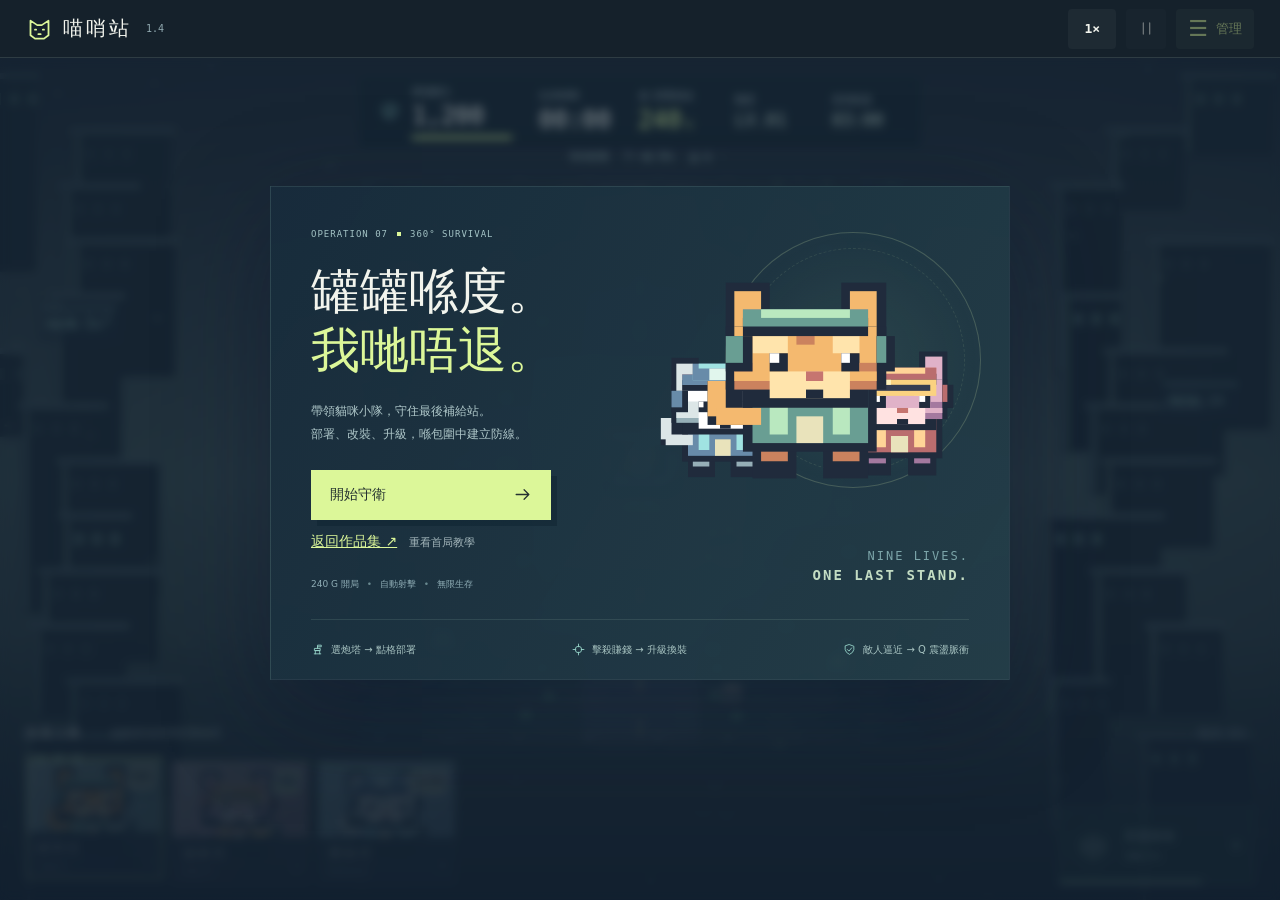
==== commit 6c697b5b: "Release Cat Outpost 1.4.0 guided first game" ====
--- a/play.html
+++ b/play.html
@@ -7,19 +7,19 @@
     <meta name="description" content="喵哨站：360 度貓咪塔防生存遊戲。建造炮塔、改裝武器、守住最後一罐罐罐。" />
     <title>喵哨站 · CAT OUTPOST</title>
     <link rel="icon" type="image/svg+xml" href="data:image/svg+xml,%3Csvg xmlns='http://www.w3.org/2000/svg' viewBox='0 0 48 48'%3E%3Crect width='48' height='48' rx='12' fill='%231b2520'/%3E%3Cpath d='M9 35V11l12 9h6l12-9v24z' fill='%23f5b777'/%3E%3Cpath d='M17 27h4v4h-4m10-4h4v4h-4' fill='%231b2520'/%3E%3C/svg%3E" />
-    <script type="module">(function(){const e=document.createElement("link").relList;if(e&&e.supports&&e.supports("modulepreload"))return;for(const n of document.querySelectorAll('link[rel="modulepreload"]'))t(n);new MutationObserver(n=>{for(const o of n)if(o.type==="childList")for(const l of o.addedNodes)l.tagName==="LINK"&&l.rel==="modulepreload"&&t(l)}).observe(document,{childList:!0,subtree:!0});function s(n){const o={};return n.integrity&&(o.integrity=n.integrity),n.referrerPolicy&&(o.referrerPolicy=n.referrerPolicy),n.crossOrigin==="use-credentials"?o.credentials="include":n.crossOrigin==="anonymous"?o.credentials="omit":o.credentials="same-origin",o}function t(n){if(n.ep)return;n.ep=!0;const o=s(n);fetch(n.href,o)}})();const y=25,_=1/60,Z=160,me={nearest:"最近敵人",strongest:"最強敵人",base:"靠近基地"},se={walker:0,runner:0,armored:.35,boss:.2},Q={rifle:0,shotgun:0,sniper:1,rocket:.65},R={standard:{name:"標準塔",en:"SENTRY",cost:60,hp:180,rate:1,range:1,color:"#adc7af",description:"均衡火力，穩定守住每一道防線。"},rapid:{name:"速射塔",en:"RAPID",cost:90,hp:120,rate:1.75,range:.9,color:"#f5ba72",description:"射速 +75% · 射程 −10% · 耐久較低"},heavy:{name:"重裝塔",en:"BASTION",cost:120,hp:420,rate:.9,range:1.25,color:"#97bac8",description:"耐久 420 · 射程 +25% · 射速 −10%"}},$={rifle:{name:"步槍",cost:0,damage:18,interval:.65,range:6.5,speed:17,pellets:1,splash:0,spread:0,splashEdge:1,color:"#ffdc91",description:"均衡單發 · 中距離"},shotgun:{name:"散彈槍",cost:80,damage:11,interval:.9,range:4.2,speed:16,pellets:5,splash:0,spread:.09,splashEdge:1,color:"#f7b4a0",description:"五發集中散射 · 近距離清群"},sniper:{name:"狙擊槍",cost:110,damage:90,interval:2.4,range:10,speed:30,pellets:1,splash:0,spread:0,splashEdge:1,color:"#a2dfd6",description:"高傷單發 · 超遠射程"},rocket:{name:"火箭炮",cost:150,damage:48,interval:1.8,range:7,speed:9,pellets:1,splash:1.5,spread:0,splashEdge:.5,color:"#ff965d",description:"直接命中完整傷害 · 1.5 格爆炸，邊緣傷害 50%"}},K={walker:{name:"腐化者",hp:38,speed:.58,damage:4,reward:10,radius:.29,color:"#91ab73"},runner:{name:"疾走者",hp:24,speed:1.1,damage:3,reward:12,radius:.25,color:"#cfa77c"},armored:{name:"鐵甲者",hp:180,speed:.36,damage:9,reward:25,radius:.4,color:"#8ca4af"},boss:{name:"巨型腐化者",hp:1500,speed:.3,damage:22,reward:200,radius:.64,color:"#bf7c76"}},B={damage:{name:"火力強化",en:"DAMAGE",per:.15,base:80,description:"貓咪及全場炮塔傷害"},speed:{name:"高速供彈",en:"FIRE RATE",per:.1,base:80,description:"貓咪及全場炮塔攻速"},income:{name:"戰利品回收",en:"INCOME",per:.15,base:100,description:"之後每次擊殺獲得金錢"}},$e=(a,e)=>Math.round(B[a].base*1.55**e),ae=a=>Math.round(50*1.65**(a-1)),Be=(a,e)=>Math.ceil(R[a].cost*(1+Math.floor(e/6)*.25)),Ge=a=>1.1**Math.floor(a/30),ie=(a,e)=>a>=11&&a<=13&&e>=11&&e<=13,D=(a,e)=>e*y+a,G=a=>`${Math.floor(a/60).toString().padStart(2,"0")}:${Math.floor(a%60).toString().padStart(2,"0")}`;function ee(a,e,s,t=!1){const n=Math.max(0,Math.min(y-1,Math.floor(a.x))),o=Math.max(0,Math.min(y-1,Math.floor(a.y))),l=D(Math.floor(e.x),Math.floor(e.y)),i=D(n,o),r=new Int16Array(y*y).fill(-1),u=new Int16Array(y*y);let h=0,x=1,m=-1;for(u[0]=i,r[i]=i;h<x;){const v=u[h++],C=v%y,H=Math.floor(v/y);if(t&&ie(C,H)||!t&&v===l){m=v;break}for(const[z,U]of[[C+1,H],[C-1,H],[C,H+1],[C,H-1]]){if(z<0||U<0||z>=y||U>=y)continue;const W=D(z,U);r[W]!==-1||s.has(W)&&W!==l||ie(z,U)&&!t||(r[W]=v,u[x++]=W)}}if(m===-1)return null;const c=[];for(;m!==i;)c.push({x:m%y+.5,y:Math.floor(m/y)+.5}),m=r[m];return c.reverse()}class ze{buckets=new Map;rebuild(e){this.buckets.clear();for(const s of e){const t=D(Math.floor(s.x),Math.floor(s.y)),n=this.buckets.get(t);n?n.push(s):this.buckets.set(t,[s])}}near(e,s,t){const n=[];for(let o=Math.max(0,Math.floor(s-t));o<=Math.min(y-1,Math.floor(s+t));o++)for(let l=Math.max(0,Math.floor(e-t));l<=Math.min(y-1,Math.floor(e+t));l++){const i=this.buckets.get(D(l,o));if(i)for(const r of i)(r.x-e)**2+(r.y-s)**2<=t**2&&n.push(r)}return n}}class ke{status="ready";money=240;time=0;kills=0;earned=0;baseHp=1200;baseMaxHp=1200;towers=[];enemies=[];projectiles=[];particles=[];texts=[];tech={damage:0,speed:0,income:0};revision=0;catAngle=-Math.PI/2;catFlash=0;pulseCooldown=12;pulseAge=-1;baseFlash=0;nextBoss=180;bossBanner=0;onSound=()=>{};onMessage=()=>{};serial=0;spawnTimer=4;catCooldown=0;enemyIndex=new ze;blocked=new Set;random;pausedBy=new Set;constructor(e=Math.random){this.random=e}get difficulty(){return 1+Math.floor(this.time/30)}get assault(){return this.time%30>=20}get criticalTowers(){return this.towers.filter(e=>e.hp/this.stats(e).maxHp<.35)}get repairAllCost(){return this.towers.reduce((e,s)=>e+this.repairCost(s),0)}buildPrice(e){return Be(e,this.towers.length)}threatSectors(){const e=[0,0,0,0];for(const s of this.enemies)if(s.hp>0){const t=s.x-12.5,n=s.y-12.5;e[Math.abs(t)>Math.abs(n)?t>0?1:3:n>0?2:0]++}return e}start(){this.status==="ready"&&(this.status="playing")}hasPauseReason(e){return this.pausedBy.has(e)}get canManage(){return this.status==="playing"||this.status==="paused"&&this.pausedBy.has("menu")}pause(e){this.status!=="playing"&&this.status!=="paused"||(this.pausedBy.add(e),this.status="paused")}resume(e){this.pausedBy.delete(e),this.status==="paused"&&this.pausedBy.size===0&&(this.status="playing")}togglePause(){this.pausedBy.has("menu")||(this.status==="playing"?this.pause("manual"):this.status==="paused"&&(this.resume("manual"),this.resume("hidden")))}towerAt(e,s){return this.towers.find(t=>Math.floor(t.x)===e&&Math.floor(t.y)===s)}stats(e){const s=$[e.weapon],t=R[e.chassis];return{damage:s.damage*(1+(e.level-1)*.6)*(1+this.tech.damage*B.damage.per),interval:s.interval/(t.rate*(1+(e.level-1)*.12)*(1+this.tech.speed*B.speed.per)),range:s.range*t.range*(1+(e.level-1)*.04),maxHp:t.hp*(1+(e.level-1)*.35)}}repairCost(e){return Math.ceil(Math.max(0,this.stats(e).maxHp-e.hp)*.12)}refund(e){return Math.floor(e.invested*.6)}fail(e){return this.onMessage(e),!1}spend(e,s=!1){return(s?this.status!=="playing":!this.canManage)?this.fail(this.status==="paused"?"請開啟管理頁進行改裝，或繼續戰鬥。":"請先開始新一局。"):this.money<e?this.fail(`金幣不足，仲欠 ${Math.ceil(e-this.money)} 金。`):(this.money-=e,!0)}topologyChanged(){this.revision++,this.blocked=new Set(this.towers.map(e=>D(Math.floor(e.x),Math.floor(e.y))))}placementError(e,s){return!Number.isInteger(e)||!Number.isInteger(s)||e<1||s<1||e>=y-1||s>=y-1?"外圍係敵人出生區，請揀內圈空格。":ie(e,s)?"呢度係基地，請揀其他空格。":this.towerAt(e,s)?"格仔已有炮塔，點擊可改裝。":this.enemies.some(t=>t.hp>0&&Math.hypot(t.x-e-.5,t.y-s-.5)<.65)?"敵人佔據咗呢格，清除後再建造。":null}build(e,s,t){const n=this.placementError(e,s);if(n)return this.fail(n),null;const o=this.buildPrice(t);if(!this.spend(o,!0))return null;const l={id:++this.serial,x:e+.5,y:s+.5,chassis:t,weapon:"rifle",priority:"nearest",level:1,hp:R[t].hp,invested:o,cooldown:0,angle:-Math.PI/2,flash:0};return this.towers.push(l),this.topologyChanged(),this.onSound("build"),this.burst(l.x,l.y,"#c5dab0",15),l}upgradeTower(e){const s=this.towers.find(o=>o.id===e);if(!s||s.level>=5)return this.fail("炮塔已達最高等級。");const t=ae(s.level),n=this.stats(s).maxHp;return this.spend(t)?(s.level++,s.invested+=t,s.hp+=this.stats(s).maxHp-n,this.onSound("upgrade"),this.burst(s.x,s.y,"#f5bd75",18),!0):!1}swapChassis(e,s){const t=this.towers.find(o=>o.id===e);if(!t||t.chassis===s)return!1;const n=t.hp/this.stats(t).maxHp;return this.spend(R[s].cost)?(t.chassis=s,t.hp=this.stats(t).maxHp*n,t.invested+=R[s].cost,this.onSound("build"),!0):!1}swapWeapon(e,s){const t=this.towers.find(n=>n.id===e);return!t||t.weapon===s||!this.spend($[s].cost)?!1:(t.weapon=s,t.invested+=$[s].cost,this.onSound("build"),!0)}repair(e){const s=this.towers.find(t=>t.id===e);return!s||this.repairCost(s)===0||!this.spend(this.repairCost(s))?!1:(s.hp=this.stats(s).maxHp,this.onSound("upgrade"),!0)}repairAll(){const e=this.repairAllCost;if(!e)return this.fail("全部炮塔狀態良好，毋須維修。");if(!this.spend(e))return!1;for(const s of this.towers)s.hp=this.stats(s).maxHp;return this.onSound("upgrade"),!0}pulse(){if(this.status!=="playing")return this.fail("繼續戰鬥後先可以釋放脈衝。");if(this.pulseCooldown>0)return this.fail(`脈衝充能中，仲有 ${Math.ceil(this.pulseCooldown)} 秒。`);this.pulseCooldown=45,this.pulseAge=0;for(const e of this.enemies)e.hp>0&&Math.hypot(e.x-12.5,e.y-12.5)<=6&&(e.slow=2,this.damageEnemy(e,65*(1+this.tech.damage*B.damage.per),"rocket"));return this.burst(12.5,12.5,"#bcefa0",28),this.onSound("boss"),!0}setPriority(e,s){const t=this.towers.find(n=>n.id===e);return!t||!["nearest","strongest","base"].includes(s)?!1:(t.priority=s,!0)}sell(e){const s=this.towers.find(t=>t.id===e);return!s||!this.spend(0)?!1:(this.money+=this.refund(s),this.towers=this.towers.filter(t=>t.id!==e),this.topologyChanged(),this.onSound("build"),!0)}upgradeTech(e){return this.tech[e]>=10?this.fail("科技已達最高等級。"):this.spend($e(e,this.tech[e]))?(this.tech[e]++,this.onSound("upgrade"),!0):!1}spawn(e,s){const t=s??Math.floor(this.random()*4),n=.6+this.random()*(y-1.2),o=t===0?.3:t===1?y-.3:n,l=t===2?.3:t===3?y-.3:n,i=this.random(),r=e??(this.time>60&&i<Math.min(.28,this.time/1200)?"armored":this.time>25&&i<.42?"runner":"walker"),u=K[r].hp*Ge(this.time),h={id:++this.serial,x:o,y:l,kind:r,hp:u,maxHp:u,cooldown:0,path:[],pathRevision:-1,repath:this.random()*.5,target:-1,flash:0,phase:this.random()*Math.PI*2,slow:0};return this.enemies.push(h),h}burst(e,s,t,n){for(let o=0;o<n&&this.particles.length<320;o++){const l=this.random()*Math.PI*2,i=.4+this.random()*2.8,r=.18+this.random()*.45;this.particles.push({x:e,y:s,vx:Math.cos(l)*i,vy:Math.sin(l)*i,life:r,maxLife:r,color:t,size:.04+this.random()*.07})}}nearest(e,s,t,n="nearest"){let o,l=1/0;for(const i of this.enemyIndex.near(e,s,t)){const r=n==="strongest"?-i.hp:n==="base"?(i.x-12.5)**2+(i.y-12.5)**2:(i.x-e)**2+(i.y-s)**2;i.hp>0&&r<=l&&(l=r,o=i)}return o}shoot(e,s,t,n,o,l){const i=$[l],r=Math.atan2(n.y-t,n.x-s);for(let u=0;u<i.pellets;u++){const h=r+(u-(i.pellets-1)/2)*i.spread;this.projectiles.push({id:++this.serial,source:e,x:s+Math.cos(h)*.4,y:t+Math.sin(h)*.4,vx:Math.cos(h)*i.speed,vy:Math.sin(h)*i.speed,remaining:o.range/i.speed,damage:o.damage,splash:i.splash,color:i.color,weapon:l})}return this.onSound(l==="rocket"?"rocket":"shot"),r}damageEnemy(e,s,t){if(!(e.hp<=0)&&(e.hp-=s*(1-se[e.kind]*(1-Q[t])),e.flash=.1,e.hp<=0)){const n=Math.round(K[e.kind].reward*(1+this.tech.income*B.income.per));this.money+=n,this.earned+=n,this.kills++,this.burst(e.x,e.y,K[e.kind].color,e.kind==="boss"?30:7),this.texts.length<40&&this.texts.push({x:e.x,y:e.y,text:`+${n}`,life:.85,color:"#f7cf88"}),e.kind==="boss"&&this.onSound("destroy")}}routeEnemy(e){let s,t=3.01;for(const l of this.towers){const i=Math.hypot(l.x-e.x,l.y-e.y);i<t&&(t=i,s=l)}let n=s??{x:12.5,y:12.5},o=ee(e,n,this.blocked,!s);if(o===null){const i=(ee(e,n,new Set,!s)??[]).map(r=>this.towerAt(Math.floor(r.x),Math.floor(r.y))).find(Boolean);i&&(s=i,n=s,o=ee(e,n,this.blocked))}e.target=s?.id??-1,e.path=o??[],e.pathRevision=this.revision,e.repath=.8+e.id%7*.035}stepEnemy(e,s){e.slow=Math.max(0,e.slow-s),e.flash=Math.max(0,e.flash-s),e.cooldown-=s,e.repath-=s,(e.repath<=0||e.pathRevision!==this.revision||e.target!==-1&&!this.towers.some(h=>h.id===e.target))&&this.routeEnemy(e);const t=this.towers.find(h=>h.id===e.target);if((t?Math.hypot(e.x-t.x,e.y-t.y)-.45:Math.hypot(Math.max(11-e.x,0,e.x-14),Math.max(11-e.y,0,e.y-14)))<.46){if(e.cooldown<=0){const h=K[e.kind].damage*(1+this.time/600*.3);t?(t.hp-=h,t.flash=.13,t.hp<=0&&(this.towers=this.towers.filter(x=>x.id!==t.id),this.topologyChanged(),this.burst(t.x,t.y,"#f3a26a",23),this.onSound("destroy"))):(this.baseHp=Math.max(0,this.baseHp-h),this.baseFlash=.15),e.cooldown=.85}return}const o=e.path[0];if(!o)return;const l=o.x-e.x,i=o.y-e.y,r=Math.hypot(l,i),u=K[e.kind].speed*(1+Math.min(.4,this.time/1800))*(e.slow>0?.35:1)*s;r<=u?(e.x=o.x,e.y=o.y,e.path.shift()):(e.x+=l/r*u,e.y+=i/r*u)}stepProjectile(e,s){const t=e.vx*s,n=e.vy*s,o=t*t+n*n;let l,i=1/0;for(const r of this.enemyIndex.near(e.x+t/2,e.y+n/2,Math.sqrt(o)/2+.75)){if(r.hp<=0)continue;const u=Math.max(0,Math.min(1,((r.x-e.x)*t+(r.y-e.y)*n)/(o||1)));Math.hypot(r.x-e.x-t*u,r.y-e.y-n*u)<=K[r.kind].radius+.07&&u<i&&(l=r,i=u)}if(e.x+=t*(l?i:1),e.y+=n*(l?i:1),e.remaining-=s,l){if(e.splash){for(const r of this.enemyIndex.near(e.x,e.y,e.splash)){const u=r.id===l.id?1:1-(1-$[e.weapon].splashEdge)*Math.min(1,Math.hypot(r.x-e.x,r.y-e.y)/e.splash);this.damageEnemy(r,e.damage*u,e.weapon)}this.burst(e.x,e.y,"#ffac64",23),this.onSound("hit")}else this.damageEnemy(l,e.damage,e.weapon),this.burst(e.x,e.y,e.color,2);e.remaining=-1}}step(e){if(this.status==="playing"){if(this.pulseCooldown=Math.max(0,this.pulseCooldown-e),this.pulseAge>=0&&(this.pulseAge+=e,this.pulseAge>.8&&(this.pulseAge=-1)),this.time+=e,this.spawnTimer-=e,this.catCooldown-=e,this.catFlash=Math.max(0,this.catFlash-e),this.baseFlash=Math.max(0,this.baseFlash-e),this.bossBanner=Math.max(0,this.bossBanner-e),this.spawnTimer<=0&&this.enemies.length<Z){const s=Math.min(4,1+Math.floor(this.difficulty/4),Z-this.enemies.length);for(let t=0;t<s;t++)this.spawn();this.spawnTimer=Math.max(.25,2.7/(1+this.difficulty*.22))/(this.assault?1.35:1)}this.time>=this.nextBoss&&this.enemies.length<Z&&(this.spawn("boss"),this.nextBoss+=180,this.bossBanner=4,this.onSound("boss"));for(const s of this.enemies)s.hp>0&&this.stepEnemy(s,e);if(this.enemyIndex.rebuild(this.enemies),this.catCooldown<=0){const s=this.nearest(12.5,12.5,6);s&&(this.catAngle=this.shoot(0,12.5,12.5,s,{damage:14*(1+this.tech.damage*.15),range:6,interval:.65,maxHp:1200},"rifle"),this.catCooldown=.65/(1+this.tech.speed*.1),this.catFlash=.08)}for(const s of this.towers){if(s.cooldown-=e,s.flash=Math.max(0,s.flash-e),s.cooldown>0)continue;const t=this.stats(s),n=this.nearest(s.x,s.y,t.range,s.priority);n&&(s.angle=this.shoot(s.id,s.x,s.y,n,t,s.weapon),s.cooldown=t.interval)}for(const s of this.projectiles)this.stepProjectile(s,e);this.projectiles=this.projectiles.filter(s=>s.remaining>0&&s.x>=0&&s.x<y&&s.y>=0&&s.y<y),this.enemies=this.enemies.filter(s=>s.hp>0);for(const s of this.particles)s.life-=e,s.x+=s.vx*e,s.y+=s.vy*e,s.vx*=.96,s.vy*=.96;this.particles=this.particles.filter(s=>s.life>0);for(const s of this.texts)s.life-=e,s.y-=e*.8;this.texts=this.texts.filter(s=>s.life>0),this.baseHp<=0&&(this.status="over",this.onSound("over"))}}}function be(a){let e=a||1;return()=>(e^=e<<13,e^=e>>>17,e^=e<<5,(e>>>0)/4294967296)}const g="#202b3c",Re={standard:{fur:"#f4b96f",shade:"#cb825e",light:"#ffe4ac",coat:"#699e93",trim:"#b9e8bf"},rapid:{fur:"#e0b2c8",shade:"#a4799f",light:"#ffe2e1",coat:"#ba6d6e",trim:"#ffd497"},heavy:{fur:"#dce6e7",shade:"#96afb7",light:"#ffffff",coat:"#688ba9",trim:"#a0e3e2"}};function J(a,e,s,t,n="standard",o=!0){const l=Re[n];a.save(),a.translate(e-t/2,s-t/2),a.scale(t/24,t/24);const i=(r,u,h,x,m)=>{a.fillStyle=r,a.fillRect(u,h,x,m)};i(g,6,18,5,5),i(g,14,18,5,5),i(l.shade,7,19,3,2),i(l.shade,15,19,3,2),i(g,5,12,15,8),i(l.coat,6,13,13,6),i(l.trim,8,14,2,4),i(l.trim,15,14,2,4),i("#e9e3bb",11,16,3,3),i(g,1,12,4,5),i(l.fur,1,12,2,4),i(l.fur,2,15,5,2),i(g,3,1,5,7),i(g,16,1,5,7),i(l.fur,4,2,3,6),i(l.fur,17,2,3,6),i("#df918b",5,4,2,3),i("#df918b",17,4,2,3),i(g,3,6,18,7),i(g,5,12,14,3),i(l.shade,4,7,16,6),i(l.fur,4,6,16,6),i(l.light,6,7,4,2),i(l.light,15,7,3,2),i(l.light,8,11,9,3),i(g,8,9,2,2),i(g,16,9,2,2),i("#ffffff",8,9,1,1),i("#ffffff",16,9,1,1),i("#c67570",12,11,2,1),i(g,12,13,2,1),i(l.shade,4,10,2,1),i(l.shade,18,10,2,1),i(l.shade,11,6,2,2),o&&(i(g,5,5,14,2),i(l.coat,5,4,14,2),i(l.trim,7,4,10,1),i(g,3,7,3,4),i(l.coat,3,7,2,3),i(g,20,7,2,4),i(l.coat,20,7,1,3),n==="heavy"&&(i(l.coat,7,2,10,3),i(l.trim,8,2,8,1),i("#e1f6ed",10,3,4,2)),n==="rapid"&&(i("#fbd280",6,6,13,3),i("#353d51",7,7,11,1),i("#fff2bc",8,6,3,1))),a.restore()}function Ce(a,e,s,t,n=0,o=1,l="#a7cbd1"){a.save(),a.translate(e,s),a.rotate(n),a.scale(o,o),a.fillStyle=g,a.fillRect(-.1,-.16,.85,.3),a.fillRect(.04,.08,.19,.22),a.fillStyle=l,a.fillRect(.02,-.13,.56,.2),a.fillStyle="#e5e9d7",a.fillRect(.05,-.14,.4,.05),t==="sniper"?(a.fillStyle=g,a.fillRect(.5,-.07,.55,.12),a.fillRect(.13,-.24,.25,.09),a.fillStyle="#85ddd8",a.fillRect(.15,-.22,.16,.05)):t==="shotgun"?(a.fillStyle="#e4c5a3",a.fillRect(.45,-.12,.33,.08),a.fillRect(.45,.02,.33,.08)):t==="rocket"?(a.fillStyle="#eaa674",a.fillRect(-.04,-.2,.75,.37),a.fillStyle="#3b4559",a.fillRect(.55,-.16,.2,.29),a.fillStyle="#ffe7a8",a.fillRect(.15,-.16,.07,.28)):(a.fillStyle="#384a5d",a.fillRect(.48,-.1,.28,.17),a.fillStyle="#dceacb",a.fillRect(.49,-.11,.18,.04)),a.restore()}function Ke(a,e,s="rifle"){const t=a.canvas.width,n=a.canvas.height;a.setTransform(1,0,0,1,0,0),a.clearRect(0,0,t,n),a.imageSmoothingEnabled=!1,a.fillStyle="#0c19242a",a.beginPath(),a.ellipse(t*.52,n*.89,t*.3,n*.08,0,0,Math.PI*2),a.fill(),J(a,t*.48,n*.53,n*.94,e),a.save(),a.translate(t*.6,n*.75),a.scale(n*.4,n*.4),Ce(a,0,0,s,-.25,1,R[e].color),a.restore()}function ve(a,e,s=1){const{x:t,y:n,chassis:o,weapon:l,angle:i,level:r}=e,u=Re[o];a.save(),a.translate(t,n),a.scale(s,s),a.fillStyle="#101b2b66",a.beginPath(),a.ellipse(0,.35,.47,.2,0,0,Math.PI*2),a.fill(),a.fillStyle=g,a.fillRect(-.4,.12,.8,.3),a.fillStyle=u.coat,a.fillRect(-.36,.15,.72,.18),a.fillStyle=u.trim,a.fillRect(-.36,.15,.72,.04),o==="heavy"&&(a.fillStyle="#394c62",a.fillRect(-.48,.06,.16,.35),a.fillRect(.32,.06,.16,.35),a.fillStyle="#a4dfe2",a.fillRect(-.46,.07,.1,.04),a.fillRect(.35,.07,.1,.04)),J(a,0,-.1,.98,o),Ce(a,.09,.13,l,i,l==="rocket"?.8:.74,R[o].color),a.fillStyle="#edffb0";for(let h=0;h<r;h++)a.fillRect(-.24+h*.1,.37,.055,.045);a.restore()}function ye(a,e,s,t,n,o){const l=t==="boss",i=t==="armored",r=t==="runner",u=l?1.8:i?1.2:1;a.save(),a.translate(e-u/2,s-u/2+o),a.scale(u/20,u/20);const h=(c,v,C,H,z)=>{a.fillStyle=c,a.fillRect(v,C,H,z)},x=n?"#fff4d0":r?"#de9a8e":l?"#afa1da":"#aac97e",m=r?"#8d676f":l?"#69699a":"#6c946d";h(g,4,2,3,6),h(g,13,2,3,6),h(m,5,3,2,5),h(m,13,3,2,5),h(g,3,6,14,8),h(x,4,5,12,8),h(m,5,12,10,3),h("#edeb9c",5,8,3,3),h("#edeb9c",12,8,3,3),h(g,6,9,1,2),h(g,13,9,1,2),h(g,8,12,4,1),h("#dbe4bd",9,12,1,2),h(g,4,14,12,4),h(l?"#696387":r?"#ae7273":"#677779",5,14,10,3),h(x,1,13,4,3),h(x,15,13,4,3),h(g,5,17,4,3),h(g,12,17,4,3),i&&(h("#4c637e",3,5,14,3),h("#a6c1d4",4,5,12,1),h("#59748b",4,13,12,4),h("#ccf19c",8,14,4,2)),l&&(h("#e9c990",1,3,3,4),h("#e9c990",16,3,3,4),h("#313c55",2,12,4,4),h("#313c55",14,12,4,4),h("#e2cb8d",8,15,4,2)),r&&(h("#e5b274",4,5,12,2),h("#d17e75",1,14,3,1)),a.restore()}const te=J;class je{constructor(e){this.canvas=e,this.ctx=e.getContext("2d"),this.terrain=document.createElement("canvas"),this.terrain.width=this.terrain.height=1e3,this.backdrop=document.createElement("canvas"),this.makeTerrain(),this.observer=new ResizeObserver(s=>{const{width:t,height:n}=s[0].contentRect;this.resize(t,n)}),this.observer.observe(e)}ctx;terrain;hover=null;selectedId=null;buildMode="standard";showGrid=!1;showRewards=!0;motion="system";get reducedMotion(){return this.motion==="on"||this.motion==="system"&&matchMedia("(prefers-reduced-motion: reduce)").matches}board={x:0,y:0,size:1e3};viewWidth=0;viewHeight=0;backdrop;observer;cellFromClient(e,s){const t=this.canvas.getBoundingClientRect(),n=e-t.left,o=s-t.top,l=this.board;return n<l.x||o<l.y||n>=l.x+l.size||o>=l.y+l.size?null:{x:Math.floor((n-l.x)/l.size*y),y:Math.floor((o-l.y)/l.size*y)}}resize(e,s){this.viewWidth=e,this.viewHeight=s;const t=Math.min(2,devicePixelRatio||1);this.canvas.width=Math.round(e*t),this.canvas.height=Math.round(s*t),this.backdrop.width=this.canvas.width,this.backdrop.height=this.canvas.height,this.makeBackdrop(t)}makeBackdrop(e){const s=this.backdrop.getContext("2d"),t=this.viewWidth,n=this.viewHeight,o=be(187);s.setTransform(e,0,0,e,0,0),s.fillStyle="#26343f",s.fillRect(0,0,t,n);const l=s.createLinearGradient(0,0,0,n);l.addColorStop(0,"#1c2735"),l.addColorStop(.5,"#34474c"),l.addColorStop(1,"#17252f"),s.fillStyle=l,s.fillRect(0,0,t,n);for(let i=0;i<2;i++)for(let r=0;r<13;r++){const u=55+o()*65,h=80+o()*130,x=i?t-90-o()*150:o()*110-35,m=15+r*55;s.fillStyle="#172430",s.fillRect(x,m,u,h),s.fillStyle="#354750",s.fillRect(x-4,m,u+8,6),s.fillStyle="#4a6162",s.fillRect(x+3,m+8,3,h-10),s.fillStyle=r%4===0?"#91c9b544":"#536a7033";for(let c=0;c<3;c++)s.fillRect(x+12+c*18,m+20,9,12)}s.save(),s.globalAlpha=.5;for(const[i,r]of[[38,n*.29],[t-120,n*.38]])s.fillStyle="#1b2938",s.fillRect(i,r,82,40),s.fillStyle="#9ad0be",s.fillRect(i+4,r+5,74,2),s.font="bold 13px monospace",s.fillText("MEOW 24",i+9,r+27);s.restore();for(let i=0;i<90;i++){s.fillStyle=i%4===0?"#b4ddad16":"#455c5a";const r=o()*t,u=o()*n;s.fillRect(r,u,3+o()*7,2)}}makeTerrain(){const e=this.terrain.getContext("2d"),s=be(430),t=40;e.fillStyle="#34474c",e.fillRect(0,0,1e3,1e3);for(let i=0;i<25;i++)for(let r=0;r<25;r++){const u=r>=10&&r<=14||i>=10&&i<=14,h=r>=8&&r<=16&&i>=8&&i<=16,x=h?["#536368","#516267","#53666a"]:u?["#40535b","#42555b","#40515a"]:["#354c4d","#364d4d","#3a5150","#384e4f"];e.fillStyle=x[Math.floor(s()*x.length)],e.fillRect(r*t,i*t,t,t),h&&(e.strokeStyle="#253e4525",e.lineWidth=1,e.strokeRect(r*t,i*t,t,t));for(let m=0;m<3;m++)e.fillStyle=u?"#c3d0bd0b":"#142c352c",e.fillRect(r*t+Math.floor(s()*18)*2,i*t+Math.floor(s()*18)*2,4+Math.floor(s()*3)*2,2);if(!u&&s()>.88){const m=r*t+s()*22,c=i*t+s()*22;e.fillStyle="#243d43",e.fillRect(m,c+8,22,14),e.fillStyle="#527f69",e.fillRect(m+2,c,17,16),e.fillStyle="#779879",e.fillRect(m+3,c,12,3),e.fillStyle="#aac198",e.fillRect(m+8,c+4,3,3)}}e.fillStyle="#c2bd7860";for(let i=25;i<1e3;i+=76)i>310&&i<680||e.fillRect(495,i,8,32);for(let i=25;i<1e3;i+=76)i>310&&i<680||e.fillRect(i,495,32,8);e.strokeStyle="#9bb3ac34",e.lineWidth=3,e.strokeRect(324,324,352,352);for(const[i,r]of[[2,4],[20,3],[3,21],[21,20],[1,15],[16,22]]){const u=i*40,h=r*40;e.fillStyle="#172c3877",e.fillRect(u+4,h+10,38,30),e.fillStyle="#6f776f",e.fillRect(u,h,34,30),e.fillStyle="#b4ab87",e.fillRect(u+3,h+2,28,4),e.fillStyle="#34474d",e.fillRect(u+5,h+9,23,13),e.fillStyle="#a9baa2",e.fillRect(u+12,h+12,9,3)}for(let i=1;i<25;i+=3)for(const[r,u]of[[i*40,9],[i*40,970],[9,i*40],[970,i*40]])e.fillStyle="#233743",e.fillRect(r,u,22,18),e.fillStyle="#728a83",e.fillRect(r,u,22,4),e.fillStyle="#9ecdc0",e.fillRect(r+7,u+4,6,3);const n=e.createRadialGradient(500,500,240,500,500,650);n.addColorStop(0,"#0a1b2500"),n.addColorStop(1,"#152936aa"),e.fillStyle=n,e.fillRect(0,0,1e3,1e3),e.globalCompositeOperation="destination-in";const o=e.createLinearGradient(0,0,1e3,0);o.addColorStop(0,"#0000"),o.addColorStop(.035,"#000"),o.addColorStop(.965,"#000"),o.addColorStop(1,"#0000"),e.fillStyle=o,e.fillRect(0,0,1e3,1e3);const l=e.createLinearGradient(0,0,0,1e3);l.addColorStop(0,"#0000"),l.addColorStop(.035,"#000"),l.addColorStop(.965,"#000"),l.addColorStop(1,"#0000"),e.fillStyle=l,e.fillRect(0,0,1e3,1e3),e.globalCompositeOperation="source-over"}render(e,s){const t=this.ctx,n=this.viewWidth,o=this.viewHeight,l=Math.min(2,devicePixelRatio||1);if(!n||!o)return;const i=n<760,r=i?126:116,u=i?164:145,h=Math.max(1,Math.floor(Math.min(o-r-u,n-(i?12:150),900))),x=(n-h)/2;if(this.board={x:Math.round(Math.max(12,x)),y:r+Math.max(0,(o-r-u-h)/2),size:h},this.canvas.dataset.boardX=String(this.board.x),this.canvas.dataset.boardY=String(this.board.y),this.canvas.dataset.boardSize=String(h),t.setTransform(1,0,0,1,0,0),t.imageSmoothingEnabled=!1,t.drawImage(this.backdrop,0,0),t.setTransform(l,0,0,l,0,0),t.drawImage(this.terrain,this.board.x,this.board.y,h,h),t.translate(this.board.x,this.board.y),t.scale(h/y,h/y),this.showGrid){t.strokeStyle="#c4e9e524",t.lineWidth=.018,t.beginPath();for(let c=1;c<y;c++)t.moveTo(c,1),t.lineTo(c,24),t.moveTo(1,c),t.lineTo(24,c);t.stroke()}if(this.base(e,e.time*1e3),e.status==="ready")for(const[c,v,C]of[[3,5,"walker"],[22,7,"runner"],[4,20,"armored"],[21,21,"walker"]])ye(t,c,v,C,!1,0);const m=e.towers.find(c=>c.id===this.selectedId);m&&this.range(m.x,m.y,e.stats(m).range,"#d8f990");for(const c of e.towers){c.id===this.selectedId&&(t.strokeStyle="#f1c184",t.lineWidth=.06,t.strokeRect(c.x-.53,c.y-.53,1.06,1.06)),ve(t,{...c,x:c.x-Math.cos(c.angle)*Math.max(0,c.cooldown-.1)*.012,y:c.y-Math.sin(c.angle)*Math.max(0,c.cooldown-.1)*.012},1.15),c.cooldown>e.stats(c).interval-.065&&(t.save(),t.translate(c.x,c.y+.1),t.rotate(c.angle),t.fillStyle="#fff0ad",t.fillRect(.6,-.06,.22,.13),t.restore()),c.flash>0&&(t.fillStyle="#ffd2ad66",t.fillRect(c.x-.36,c.y-.3,.72,.6));const v=e.stats(c).maxHp;c.hp<v&&this.bar(c.x,c.y+.52,.8,c.hp/v,c.hp/v>.3?"#a2c49c":"#e99171")}for(const c of[...e.enemies].sort((v,C)=>v.y-C.y)){const v=c.kind==="boss"?1.9:c.kind==="armored"?1.25:1,C=(this.reducedMotion?0:1)*Math.sin(e.time*(c.kind==="runner"?15:7)+c.phase)*.035;t.fillStyle="#13201977",t.beginPath(),t.ellipse(c.x+.04,c.y+.32*v,.32*v,.13*v,0,0,Math.PI*2),t.fill(),ye(t,c.x,c.y,c.kind,c.flash>0,C),(c.hp<c.maxHp||c.kind==="boss")&&this.bar(c.x,c.y-v*.6,v*.8,c.hp/c.maxHp,c.kind==="boss"?"#e7a082":"#abbe85")}for(const c of e.projectiles)t.save(),t.translate(c.x,c.y),t.rotate(Math.atan2(c.vy,c.vx)),t.fillStyle=`${c.color}30`,t.fillRect(-.35,-.08,.55,.16),t.fillStyle=c.color,t.fillRect(-.15,-.035,c.splash?.29:.2,c.splash?.1:.07),t.restore();e.pulseAge>=0&&(t.save(),t.globalAlpha=Math.max(0,1-e.pulseAge/.8),t.strokeStyle="#dfff9c",t.lineWidth=.16,t.beginPath(),t.arc(12.5,12.5,Math.min(6,e.pulseAge*10),0,Math.PI*2),t.stroke(),t.lineWidth=.04,t.beginPath(),t.arc(12.5,12.5,Math.min(6,e.pulseAge*8),0,Math.PI*2),t.stroke(),t.restore());for(const c of this.reducedMotion?[]:e.particles)t.globalAlpha=c.life/c.maxLife,t.fillStyle=c.color,t.fillRect(c.x,c.y,c.size,c.size);t.globalAlpha=1;for(const c of this.showRewards?e.texts:[])t.globalAlpha=Math.min(1,c.life*3),t.fillStyle=c.color,t.font="bold .32px ui-monospace, monospace",t.textAlign="center",t.fillText(c.text,c.x,c.y);if(t.globalAlpha=1,this.hover&&this.buildMode&&!m){const{x:c,y:v}=this.hover,C=!e.placementError(c,v),H=e.money>=e.buildPrice(this.buildMode);C&&(this.range(c+.5,v+.5,$.rifle.range*R[this.buildMode].range,"#c9d5ab"),t.globalAlpha=.5,ve(t,{x:c+.5,y:v+.5,chassis:this.buildMode,weapon:"rifle",angle:-Math.PI/2,level:1}),t.globalAlpha=1),t.fillStyle=C&&H?"#d5dfb520":"#e791712b",t.fillRect(c,v,1,1),t.strokeStyle=C&&H?"#d5dfb5":"#e79171",t.lineWidth=.04,t.strokeRect(c+.03,v+.03,.94,.94)}e.bossBanner>0&&(t.fillStyle="#281c18d9",t.fillRect(4.5,3,16,1.1),t.fillStyle="#f2b48b",t.font="bold .42px sans-serif",t.textAlign="center",t.fillText("⚠ 大型腐化者接近 · 集中火力",12.5,3.7))}range(e,s,t,n){const o=this.ctx;o.beginPath(),o.arc(e,s,t,0,Math.PI*2),o.fillStyle=`${n}08`,o.fill(),o.strokeStyle=`${n}66`,o.lineWidth=.035,o.setLineDash([.12,.14]),o.stroke(),o.setLineDash([])}bar(e,s,t,n,o){const l=this.ctx;l.fillStyle="#14211f",l.fillRect(e-t/2-.025,s-.025,t+.05,.13),l.fillStyle=o,l.fillRect(e-t/2,s,t*Math.max(0,n),.075)}base(e,s){const t=this.ctx;t.fillStyle="#162b3866",t.beginPath(),t.ellipse(12.6,13.2,1.75,.8,0,0,Math.PI*2),t.fill(),t.fillStyle="#243b4d",t.fillRect(11.05,11.25,2.9,2.5),t.fillStyle="#6e8b92",t.fillRect(11.05,11.15,2.9,2.3),t.fillStyle="#a3bab3",t.fillRect(11.15,11.15,2.7,.1),t.fillStyle="#385764",t.fillRect(11.3,11.4,2.4,1.7),t.fillStyle="#93cbb7",t.fillRect(11.35,11.4,2.3,.08),t.fillStyle="#243f50",t.fillRect(10.9,11.35,.4,.5),t.fillRect(13.7,11.35,.4,.5),t.fillRect(10.9,13.1,.4,.5),t.fillRect(13.7,13.1,.4,.5),t.fillStyle="#deef99",t.fillRect(10.95,11.36,.3,.08),t.fillRect(13.75,13.1,.3,.08),t.strokeStyle="#8ebca466",t.lineWidth=.05,t.beginPath(),t.arc(12.5,12.5,1,0,Math.PI*2),t.stroke(),J(t,12.5,12.4+(this.reducedMotion?0:Math.sin(e.time*3)*.025),1.75),t.save(),t.translate(12.5,12.6),t.rotate(e.catAngle),t.fillStyle="#202d40",t.fillRect(.1,-.08,.7,.24),t.fillStyle="#bcd4cc",t.fillRect(.3,-.08,.46,.1),e.catFlash>0&&(t.fillStyle="#ffe8a8",t.fillRect(.78,-.08,.3,.24)),t.restore(),e.baseFlash>0&&(t.fillStyle="#ee947355",t.fillRect(11,11,3,3)),t.fillStyle="#e1ecdc",t.font="bold .23px monospace",t.textAlign="center",t.fillText("LAST CAN",12.5,14.16),this.bar(12.5,14.35,1.8,e.baseHp/e.baseMaxHp,e.baseHp>400?"#d3f395":"#f59d8d"),this.reducedMotion||(t.fillStyle="#e5f8bd",t.globalAlpha=.2+(Math.sin(s*.001)+1)*.1,t.fillRect(11.18,11.7,.08,.2),t.globalAlpha=1)}}class De{enabled=!0;volume=1;context;lastShot=0;unlock(){if(this.enabled)try{this.context??=new AudioContext,this.context.resume().catch(()=>{})}catch{}}play(e){if(!this.enabled||!this.context||this.context.state!=="running")return;const s=this.context,t=s.currentTime;if(e==="shot"&&t-this.lastShot<.065)return;e==="shot"&&(this.lastShot=t);const n={shot:[230,65,.045,"square"],rocket:[150,40,.16,"sawtooth"],hit:[90,24,.17,"triangle"],build:[350,700,.1,"square"],upgrade:[520,1040,.18,"triangle"],destroy:[140,25,.25,"sawtooth"],boss:[160,80,.6,"sawtooth"],over:[340,60,.7,"triangle"]},[o,l,i,r]=n[e],u=s.createOscillator(),h=s.createGain();u.type=r,u.frequency.setValueAtTime(o,t),u.frequency.exponentialRampToValueAtTime(l,t+i),h.gain.setValueAtTime(Math.max(1e-4,(e==="shot"?.018:.04)*this.volume),t),h.gain.exponentialRampToValueAtTime(1e-4,t+i),u.connect(h),h.connect(s.destination),u.start(t),u.stop(t+i)}}const Ee="cat-outpost.records.v1";function Ve(a){const e={version:1,bestTime:0,bestKills:0,sound:!0};try{const s=JSON.parse((a??localStorage).getItem(Ee)??"null");return s?.version!==1?e:{version:1,bestTime:Number.isFinite(s.bestTime)?Math.max(0,s.bestTime):0,bestKills:Number.isFinite(s.bestKills)?Math.max(0,Math.floor(s.bestKills)):0,sound:typeof s.sound=="boolean"?s.sound:!0}}catch{return e}}function We(a,e){try{(e??localStorage).setItem(Ee,JSON.stringify(a))}catch{}}const Te="cat-outpost.settings.v1";function Ye(a=!0,e){const s={version:1,sound:a,volume:100,speed:1,grid:!1,rewards:!0,motion:"system"};try{const t=JSON.parse((e??localStorage).getItem(Te)??"null");return t?.version!==1?s:{version:1,sound:typeof t.sound=="boolean"?t.sound:s.sound,volume:Number.isFinite(t.volume)?Math.round(Math.max(0,Math.min(100,t.volume))):100,speed:[.5,1,2].includes(t.speed)?t.speed:1,grid:typeof t.grid=="boolean"?t.grid:!1,rewards:typeof t.rewards=="boolean"?t.rewards:!0,motion:["system","on","off"].includes(t.motion)?t.motion:"system"}}catch{return s}}function Ae(a,e){try{(e??localStorage).setItem(Te,JSON.stringify(a))}catch{}}const ge={cat:'<path d="M4 18V5l6 4h4l6-4v13l-4 3H8z"/><path d="M8 13h1m6 0h1m-5 4h2"/>',cross:'<circle cx="12" cy="12" r="6"/><path d="M12 2v5m0 10v5M2 12h5m10 0h5"/>',tower:'<path d="M6 20h12M8 20v-6h8v6M7 10h10v4H7zM12 10V4h7v3h-7"/>',tech:'<path d="m13 2-9 12h7l-1 8 10-12h-7z"/>',book:'<path d="M12 5v16M12 5Q7 2 3 5v14q5-3 9 2 4-5 9-2V5q-5-3-9 0"/>',coin:'<circle cx="12" cy="12" r="8"/><path d="M15 8h-5v4h4v4H9m3-10v2m0 8v2"/>',clock:'<circle cx="12" cy="12" r="8"/><path d="M12 7v5l3 2"/>',skull:'<path d="M7 17H5v-6a7 7 0 0 1 14 0v6h-2v4H7z"/><path d="M8 11h1v2H8zm7 0h1v2h-1zM10 17v4m4-4v4"/>',heart:'<path d="M12 21 3.8 12.5C-1 6 7 1 12 7c5-6 13-1 8.2 5.5z"/>',shield:'<path d="m12 3 8 3v6q-1 6-8 9-7-3-8-9V6z"/><path d="m8 12 3 3 5-6"/>',pause:'<path d="M8 5v14m8-14v14"/>',play:'<path d="m8 4 12 8-12 8z"/>',sound:'<path d="m11 4-6 5H2v6h3l6 5zM15 8q4 4 0 8m3-11q7 7 0 14"/>',mute:'<path d="m11 4-6 5H2v6h3l6 5zM16 9l6 6m0-6-6 6"/>',arrow:'<path d="M4 12h16m-6-6 6 6-6 6"/>',back:'<path d="M20 12H4m6-6-6 6 6 6"/>',up:'<path d="m5 12 7-7 7 7m-14 6 7-7 7 7"/>',wrench:'<path d="m14 6 4 4 4-4a7 7 0 0 1-9 9l-6 6-4-4 6-6a7 7 0 0 1 9-9z"/>',trash:'<path d="M4 6h16M9 6V3h6v3M6 6l1 15h10l1-15M10 10v7m4-7v7"/>',grid:'<path d="M3 3h18v18H3zM9 3v18m6-18v18M3 9h18M3 15h18"/>',trophy:'<path d="M7 3h10v8q0 5-5 5t-5-5zM7 5H3v3q0 4 5 4m9-7h4v3q0 4-5 4M12 16v5m-5 0h10"/>',expand:'<path d="M8 3H3v5m13-5h5v5M3 16v5h5m13-5v5h-5"/>',pulse:'<circle cx="12" cy="12" r="3"/><path d="M5 5a10 10 0 0 0 0 14m14-14a10 10 0 0 1 0 14M8 2h8M8 22h8"/>',close:'<path d="m6 6 12 12m0-12L6 18"/>'},f=(a,e="")=>`<svg class="icon ${e}" viewBox="0 0 24 24" fill="none" stroke="currentColor" stroke-width="1.6" stroke-linecap="round" stroke-linejoin="round" aria-hidden="true">${ge[a]??ge.cross}</svg>`,ne=a=>`<span class="price">${f("coin")}${a?`${a} G`:"免費"}</span>`,j=(a,e=!1)=>`data-cost="${a}" ${e?'data-locked="true" disabled':""}`,Ue=(a,e,s="")=>`<div class="panel-heading"><div><span class="eyebrow">${a}</span><h2>${e}</h2></div>${s}</div>`;function Qe(){return`<a class="skip-link" href="#battle">跳到戰場</a><main class="shell">
-    <header class="topbar"><div class="brand">${f("cat")}<h1>喵哨站</h1><span class="version-tag">1.3</span></div>
+    <script type="module">(function(){const t=document.createElement("link").relList;if(t&&t.supports&&t.supports("modulepreload"))return;for(const n of document.querySelectorAll('link[rel="modulepreload"]'))e(n);new MutationObserver(n=>{for(const o of n)if(o.type==="childList")for(const l of o.addedNodes)l.tagName==="LINK"&&l.rel==="modulepreload"&&e(l)}).observe(document,{childList:!0,subtree:!0});function s(n){const o={};return n.integrity&&(o.integrity=n.integrity),n.referrerPolicy&&(o.referrerPolicy=n.referrerPolicy),n.crossOrigin==="use-credentials"?o.credentials="include":n.crossOrigin==="anonymous"?o.credentials="omit":o.credentials="same-origin",o}function e(n){if(n.ep)return;n.ep=!0;const o=s(n);fetch(n.href,o)}})();const y=25,it=1/60,nt=160,$t={nearest:"最近敵人",strongest:"最強敵人",base:"靠近基地"},rt={walker:0,runner:0,armored:.35,boss:.2},tt={rifle:0,shotgun:0,sniper:1,rocket:.65},R={standard:{name:"標準塔",en:"SENTRY",cost:60,hp:180,rate:1,range:1,color:"#adc7af",description:"均衡火力，穩定守住每一道防線。"},rapid:{name:"速射塔",en:"RAPID",cost:90,hp:120,rate:1.75,range:.9,color:"#f5ba72",description:"射速 +75% · 射程 −10% · 耐久較低"},heavy:{name:"重裝塔",en:"BASTION",cost:120,hp:420,rate:.9,range:1.25,color:"#97bac8",description:"耐久 420 · 射程 +25% · 射速 −10%"}},$={rifle:{name:"步槍",cost:0,damage:18,interval:.65,range:6.5,speed:17,pellets:1,splash:0,spread:0,splashEdge:1,color:"#ffdc91",description:"均衡單發 · 中距離"},shotgun:{name:"散彈槍",cost:80,damage:11,interval:.9,range:4.2,speed:16,pellets:5,splash:0,spread:.09,splashEdge:1,color:"#f7b4a0",description:"五發集中散射 · 近距離清群"},sniper:{name:"狙擊槍",cost:110,damage:90,interval:2.4,range:10,speed:30,pellets:1,splash:0,spread:0,splashEdge:1,color:"#a2dfd6",description:"高傷單發 · 超遠射程"},rocket:{name:"火箭炮",cost:150,damage:48,interval:1.8,range:7,speed:9,pellets:1,splash:1.5,spread:0,splashEdge:.5,color:"#ff965d",description:"直接命中完整傷害 · 1.5 格爆炸，邊緣傷害 50%"}},D={walker:{name:"腐化者",hp:38,speed:.58,damage:4,reward:10,radius:.29,color:"#91ab73"},runner:{name:"疾走者",hp:24,speed:1.1,damage:3,reward:12,radius:.25,color:"#cfa77c"},armored:{name:"鐵甲者",hp:180,speed:.36,damage:9,reward:25,radius:.4,color:"#8ca4af"},boss:{name:"巨型腐化者",hp:1500,speed:.3,damage:22,reward:200,radius:.64,color:"#bf7c76"}},K={damage:{name:"火力強化",en:"DAMAGE",per:.15,base:80,description:"貓咪及全場炮塔傷害"},speed:{name:"高速供彈",en:"FIRE RATE",per:.1,base:80,description:"貓咪及全場炮塔攻速"},income:{name:"戰利品回收",en:"INCOME",per:.15,base:100,description:"之後每次擊殺獲得金錢"}},Nt=(a,t)=>Math.round(K[a].base*1.55**t),dt=a=>Math.round(50*1.65**(a-1)),Jt=(a,t)=>Math.ceil(R[a].cost*(1+Math.floor(t/6)*.25)),Xt=a=>1.1**Math.floor(a/30),ct=(a,t)=>a>=11&&a<=13&&t>=11&&t<=13,W=(a,t)=>t*y+a,z=a=>`${Math.floor(a/60).toString().padStart(2,"0")}:${Math.floor(a%60).toString().padStart(2,"0")}`;function lt(a,t,s,e=!1){const n=Math.max(0,Math.min(y-1,Math.floor(a.x))),o=Math.max(0,Math.min(y-1,Math.floor(a.y))),l=W(Math.floor(t.x),Math.floor(t.y)),i=W(n,o),r=new Int16Array(y*y).fill(-1),p=new Int16Array(y*y);let h=0,x=1,m=-1;for(p[0]=i,r[i]=i;h<x;){const v=p[h++],E=v%y,I=Math.floor(v/y);if(e&&ct(E,I)||!e&&v===l){m=v;break}for(const[j,Z]of[[E+1,I],[E-1,I],[E,I+1],[E,I-1]]){if(j<0||Z<0||j>=y||Z>=y)continue;const U=W(j,Z);r[U]!==-1||s.has(U)&&U!==l||ct(j,Z)&&!e||(r[U]=v,p[x++]=U)}}if(m===-1)return null;const c=[];for(;m!==i;)c.push({x:m%y+.5,y:Math.floor(m/y)+.5}),m=r[m];return c.reverse()}class _t{buckets=new Map;rebuild(t){this.buckets.clear();for(const s of t){const e=W(Math.floor(s.x),Math.floor(s.y)),n=this.buckets.get(e);n?n.push(s):this.buckets.set(e,[s])}}near(t,s,e){const n=[];for(let o=Math.max(0,Math.floor(s-e));o<=Math.min(y-1,Math.floor(s+e));o++)for(let l=Math.max(0,Math.floor(t-e));l<=Math.min(y-1,Math.floor(t+e));l++){const i=this.buckets.get(W(l,o));if(i)for(const r of i)(r.x-t)**2+(r.y-s)**2<=e**2&&n.push(r)}return n}}class Ot{status="ready";money=240;time=0;kills=0;earned=0;baseHp=1200;baseMaxHp=1200;towers=[];enemies=[];projectiles=[];particles=[];texts=[];tech={damage:0,speed:0,income:0};revision=0;catAngle=-Math.PI/2;catFlash=0;pulseCooldown=12;pulseAge=-1;baseFlash=0;nextBoss=180;bossBanner=0;onSound=()=>{};onMessage=()=>{};serial=0;spawnTimer=4;catCooldown=0;enemyIndex=new _t;blocked=new Set;random;pausedBy=new Set;constructor(t=Math.random){this.random=t}get difficulty(){return 1+Math.floor(this.time/30)}get assault(){return this.time%30>=20}get criticalTowers(){return this.towers.filter(t=>t.hp/this.stats(t).maxHp<.35)}get repairAllCost(){return this.towers.reduce((t,s)=>t+this.repairCost(s),0)}buildPrice(t){return Jt(t,this.towers.length)}threatSectors(){const t=[0,0,0,0];for(const s of this.enemies)if(s.hp>0){const e=s.x-12.5,n=s.y-12.5;t[Math.abs(e)>Math.abs(n)?e>0?1:3:n>0?2:0]++}return t}start(){this.status==="ready"&&(this.status="playing")}hasPauseReason(t){return this.pausedBy.has(t)}get canManage(){return this.status==="playing"||this.status==="paused"&&this.pausedBy.has("menu")}pause(t){this.status!=="playing"&&this.status!=="paused"||(this.pausedBy.add(t),this.status="paused")}resume(t){this.pausedBy.delete(t),this.status==="paused"&&this.pausedBy.size===0&&(this.status="playing")}togglePause(){this.pausedBy.has("menu")||this.pausedBy.has("tutorial")||(this.status==="playing"?this.pause("manual"):this.status==="paused"&&(this.resume("manual"),this.resume("hidden")))}towerAt(t,s){return this.towers.find(e=>Math.floor(e.x)===t&&Math.floor(e.y)===s)}stats(t){const s=$[t.weapon],e=R[t.chassis];return{damage:s.damage*(1+(t.level-1)*.6)*(1+this.tech.damage*K.damage.per),interval:s.interval/(e.rate*(1+(t.level-1)*.12)*(1+this.tech.speed*K.speed.per)),range:s.range*e.range*(1+(t.level-1)*.04),maxHp:e.hp*(1+(t.level-1)*.35)}}repairCost(t){return Math.ceil(Math.max(0,this.stats(t).maxHp-t.hp)*.12)}refund(t){return Math.floor(t.invested*.6)}fail(t){return this.onMessage(t),!1}spend(t,s=!1){return(s?this.status!=="playing":!this.canManage)?this.fail(this.status==="paused"?"請開啟管理頁進行改裝，或繼續戰鬥。":"請先開始新一局。"):this.money<t?this.fail(`金幣不足，仲欠 ${Math.ceil(t-this.money)} 金。`):(this.money-=t,!0)}topologyChanged(){this.revision++,this.blocked=new Set(this.towers.map(t=>W(Math.floor(t.x),Math.floor(t.y))))}placementError(t,s){return!Number.isInteger(t)||!Number.isInteger(s)||t<1||s<1||t>=y-1||s>=y-1?"外圍係敵人出生區，請揀內圈空格。":ct(t,s)?"呢度係基地，請揀其他空格。":this.towerAt(t,s)?"格仔已有炮塔，點擊可改裝。":this.enemies.some(e=>e.hp>0&&Math.hypot(e.x-t-.5,e.y-s-.5)<.65)?"敵人佔據咗呢格，清除後再建造。":null}build(t,s,e){const n=this.placementError(t,s);if(n)return this.fail(n),null;const o=this.buildPrice(e);if(!this.spend(o,!0))return null;const l={id:++this.serial,x:t+.5,y:s+.5,chassis:e,weapon:"rifle",priority:"nearest",level:1,hp:R[e].hp,invested:o,cooldown:0,angle:-Math.PI/2,flash:0};return this.towers.push(l),this.topologyChanged(),this.onSound("build"),this.burst(l.x,l.y,"#c5dab0",15),l}upgradeTower(t){const s=this.towers.find(o=>o.id===t);if(!s||s.level>=5)return this.fail("炮塔已達最高等級。");const e=dt(s.level),n=this.stats(s).maxHp;return this.spend(e)?(s.level++,s.invested+=e,s.hp+=this.stats(s).maxHp-n,this.onSound("upgrade"),this.burst(s.x,s.y,"#f5bd75",18),!0):!1}swapChassis(t,s){const e=this.towers.find(o=>o.id===t);if(!e||e.chassis===s)return!1;const n=e.hp/this.stats(e).maxHp;return this.spend(R[s].cost)?(e.chassis=s,e.hp=this.stats(e).maxHp*n,e.invested+=R[s].cost,this.onSound("build"),!0):!1}swapWeapon(t,s){const e=this.towers.find(n=>n.id===t);return!e||e.weapon===s||!this.spend($[s].cost)?!1:(e.weapon=s,e.invested+=$[s].cost,this.onSound("build"),!0)}repair(t){const s=this.towers.find(e=>e.id===t);return!s||this.repairCost(s)===0||!this.spend(this.repairCost(s))?!1:(s.hp=this.stats(s).maxHp,this.onSound("upgrade"),!0)}repairAll(){const t=this.repairAllCost;if(!t)return this.fail("全部炮塔狀態良好，毋須維修。");if(!this.spend(t))return!1;for(const s of this.towers)s.hp=this.stats(s).maxHp;return this.onSound("upgrade"),!0}pulse(){if(this.status!=="playing")return this.fail("繼續戰鬥後先可以釋放脈衝。");if(this.pulseCooldown>0)return this.fail(`脈衝充能中，仲有 ${Math.ceil(this.pulseCooldown)} 秒。`);this.pulseCooldown=45,this.pulseAge=0;for(const t of this.enemies)t.hp>0&&Math.hypot(t.x-12.5,t.y-12.5)<=6&&(t.slow=2,this.damageEnemy(t,65*(1+this.tech.damage*K.damage.per),"rocket"));return this.burst(12.5,12.5,"#bcefa0",28),this.onSound("boss"),!0}setPriority(t,s){const e=this.towers.find(n=>n.id===t);return!e||!["nearest","strongest","base"].includes(s)?!1:(e.priority=s,!0)}sell(t){const s=this.towers.find(e=>e.id===t);return!s||!this.spend(0)?!1:(this.money+=this.refund(s),this.towers=this.towers.filter(e=>e.id!==t),this.topologyChanged(),this.onSound("build"),!0)}upgradeTech(t){return this.tech[t]>=10?this.fail("科技已達最高等級。"):this.spend(Nt(t,this.tech[t]))?(this.tech[t]++,this.onSound("upgrade"),!0):!1}spawn(t,s){const e=s??Math.floor(this.random()*4),n=.6+this.random()*(y-1.2),o=e===0?.3:e===1?y-.3:n,l=e===2?.3:e===3?y-.3:n,i=this.random(),r=t??(this.time>60&&i<Math.min(.28,this.time/1200)?"armored":this.time>25&&i<.42?"runner":"walker"),p=D[r].hp*Xt(this.time),h={id:++this.serial,x:o,y:l,kind:r,hp:p,maxHp:p,cooldown:0,path:[],pathRevision:-1,repath:this.random()*.5,target:-1,flash:0,phase:this.random()*Math.PI*2,slow:0};return this.enemies.push(h),h}burst(t,s,e,n){for(let o=0;o<n&&this.particles.length<320;o++){const l=this.random()*Math.PI*2,i=.4+this.random()*2.8,r=.18+this.random()*.45;this.particles.push({x:t,y:s,vx:Math.cos(l)*i,vy:Math.sin(l)*i,life:r,maxLife:r,color:e,size:.04+this.random()*.07})}}nearest(t,s,e,n="nearest"){let o,l=1/0;for(const i of this.enemyIndex.near(t,s,e)){const r=n==="strongest"?-i.hp:n==="base"?(i.x-12.5)**2+(i.y-12.5)**2:(i.x-t)**2+(i.y-s)**2;i.hp>0&&r<=l&&(l=r,o=i)}return o}shoot(t,s,e,n,o,l){const i=$[l],r=Math.atan2(n.y-e,n.x-s);for(let p=0;p<i.pellets;p++){const h=r+(p-(i.pellets-1)/2)*i.spread;this.projectiles.push({id:++this.serial,source:t,x:s+Math.cos(h)*.4,y:e+Math.sin(h)*.4,vx:Math.cos(h)*i.speed,vy:Math.sin(h)*i.speed,remaining:o.range/i.speed,damage:o.damage,splash:i.splash,color:i.color,weapon:l})}return this.onSound(l==="rocket"?"rocket":"shot"),r}damageEnemy(t,s,e){if(!(t.hp<=0)&&(t.hp-=s*(1-rt[t.kind]*(1-tt[e])),t.flash=.1,t.hp<=0)){const n=Math.round(D[t.kind].reward*(1+this.tech.income*K.income.per));this.money+=n,this.earned+=n,this.kills++,this.burst(t.x,t.y,D[t.kind].color,t.kind==="boss"?30:7),this.texts.length<40&&this.texts.push({x:t.x,y:t.y,text:`+${n}`,life:.85,color:"#f7cf88"}),t.kind==="boss"&&this.onSound("destroy")}}routeEnemy(t){let s,e=3.01;for(const l of this.towers){const i=Math.hypot(l.x-t.x,l.y-t.y);i<e&&(e=i,s=l)}let n=s??{x:12.5,y:12.5},o=lt(t,n,this.blocked,!s);if(o===null){const i=(lt(t,n,new Set,!s)??[]).map(r=>this.towerAt(Math.floor(r.x),Math.floor(r.y))).find(Boolean);i&&(s=i,n=s,o=lt(t,n,this.blocked))}t.target=s?.id??-1,t.path=o??[],t.pathRevision=this.revision,t.repath=.8+t.id%7*.035}stepEnemy(t,s){t.slow=Math.max(0,t.slow-s),t.flash=Math.max(0,t.flash-s),t.cooldown-=s,t.repath-=s,(t.repath<=0||t.pathRevision!==this.revision||t.target!==-1&&!this.towers.some(h=>h.id===t.target))&&this.routeEnemy(t);const e=this.towers.find(h=>h.id===t.target);if((e?Math.hypot(t.x-e.x,t.y-e.y)-.45:Math.hypot(Math.max(11-t.x,0,t.x-14),Math.max(11-t.y,0,t.y-14)))<.46){if(t.cooldown<=0){const h=D[t.kind].damage*(1+this.time/600*.3);e?(e.hp-=h,e.flash=.13,e.hp<=0&&(this.towers=this.towers.filter(x=>x.id!==e.id),this.topologyChanged(),this.burst(e.x,e.y,"#f3a26a",23),this.onSound("destroy"))):(this.baseHp=Math.max(0,this.baseHp-h),this.baseFlash=.15),t.cooldown=.85}return}const o=t.path[0];if(!o)return;const l=o.x-t.x,i=o.y-t.y,r=Math.hypot(l,i),p=D[t.kind].speed*(1+Math.min(.4,this.time/1800))*(t.slow>0?.35:1)*s;r<=p?(t.x=o.x,t.y=o.y,t.path.shift()):(t.x+=l/r*p,t.y+=i/r*p)}stepProjectile(t,s){const e=t.vx*s,n=t.vy*s,o=e*e+n*n;let l,i=1/0;for(const r of this.enemyIndex.near(t.x+e/2,t.y+n/2,Math.sqrt(o)/2+.75)){if(r.hp<=0)continue;const p=Math.max(0,Math.min(1,((r.x-t.x)*e+(r.y-t.y)*n)/(o||1)));Math.hypot(r.x-t.x-e*p,r.y-t.y-n*p)<=D[r.kind].radius+.07&&p<i&&(l=r,i=p)}if(t.x+=e*(l?i:1),t.y+=n*(l?i:1),t.remaining-=s,l){if(t.splash){for(const r of this.enemyIndex.near(t.x,t.y,t.splash)){const p=r.id===l.id?1:1-(1-$[t.weapon].splashEdge)*Math.min(1,Math.hypot(r.x-t.x,r.y-t.y)/t.splash);this.damageEnemy(r,t.damage*p,t.weapon)}this.burst(t.x,t.y,"#ffac64",23),this.onSound("hit")}else this.damageEnemy(l,t.damage,t.weapon),this.burst(t.x,t.y,t.color,2);t.remaining=-1}}step(t){if(this.status==="playing"){if(this.pulseCooldown=Math.max(0,this.pulseCooldown-t),this.pulseAge>=0&&(this.pulseAge+=t,this.pulseAge>.8&&(this.pulseAge=-1)),this.time+=t,this.spawnTimer-=t,this.catCooldown-=t,this.catFlash=Math.max(0,this.catFlash-t),this.baseFlash=Math.max(0,this.baseFlash-t),this.bossBanner=Math.max(0,this.bossBanner-t),this.spawnTimer<=0&&this.enemies.length<nt){const s=Math.min(4,1+Math.floor(this.difficulty/4),nt-this.enemies.length);for(let e=0;e<s;e++)this.spawn();this.spawnTimer=Math.max(.25,2.7/(1+this.difficulty*.22))/(this.assault?1.35:1)}this.time>=this.nextBoss&&this.enemies.length<nt&&(this.spawn("boss"),this.nextBoss+=180,this.bossBanner=4,this.onSound("boss"));for(const s of this.enemies)s.hp>0&&this.stepEnemy(s,t);if(this.enemyIndex.rebuild(this.enemies),this.catCooldown<=0){const s=this.nearest(12.5,12.5,6);s&&(this.catAngle=this.shoot(0,12.5,12.5,s,{damage:14*(1+this.tech.damage*.15),range:6,interval:.65,maxHp:1200},"rifle"),this.catCooldown=.65/(1+this.tech.speed*.1),this.catFlash=.08)}for(const s of this.towers){if(s.cooldown-=t,s.flash=Math.max(0,s.flash-t),s.cooldown>0)continue;const e=this.stats(s),n=this.nearest(s.x,s.y,e.range,s.priority);n&&(s.angle=this.shoot(s.id,s.x,s.y,n,e,s.weapon),s.cooldown=e.interval)}for(const s of this.projectiles)this.stepProjectile(s,t);this.projectiles=this.projectiles.filter(s=>s.remaining>0&&s.x>=0&&s.x<y&&s.y>=0&&s.y<y),this.enemies=this.enemies.filter(s=>s.hp>0);for(const s of this.particles)s.life-=t,s.x+=s.vx*t,s.y+=s.vy*t,s.vx*=.96,s.vy*=.96;this.particles=this.particles.filter(s=>s.life>0);for(const s of this.texts)s.life-=t,s.y-=t*.8;this.texts=this.texts.filter(s=>s.life>0),this.baseHp<=0&&(this.status="over",this.onSound("over"))}}}function kt(a){let t=a||1;return()=>(t^=t<<13,t^=t>>>17,t^=t<<5,(t>>>0)/4294967296)}const Rt="cat-outpost.tutorial.v1",Ct=["deploy","upgrade","pulse","finish","done"];class Zt{constructor(t){this.storage=t}step="deploy";active=!1;get seen(){try{const t=JSON.parse((this.storage??localStorage).getItem(Rt)??"null");return t?.version===1&&["completed","skipped"].includes(t.status)}catch{return!1}}start(){this.active=!0,this.step="deploy"}advance(t){return!this.active||t!==this.step?!1:(this.step=Ct[Ct.indexOf(this.step)+1],this.step==="done"&&this.end("completed"),!0)}skipStep(){return this.advance(this.step)}end(t){this.active=!1;try{(this.storage??localStorage).setItem(Rt,JSON.stringify({version:1,status:t}))}catch{}}}const g="#202b3c",Ft={standard:{fur:"#f4b96f",shade:"#cb825e",light:"#ffe4ac",coat:"#699e93",trim:"#b9e8bf"},rapid:{fur:"#e0b2c8",shade:"#a4799f",light:"#ffe2e1",coat:"#ba6d6e",trim:"#ffd497"},heavy:{fur:"#dce6e7",shade:"#96afb7",light:"#ffffff",coat:"#688ba9",trim:"#a0e3e2"}};function at(a,t,s,e,n="standard",o=!0){const l=Ft[n];a.save(),a.translate(t-e/2,s-e/2),a.scale(e/24,e/24);const i=(r,p,h,x,m)=>{a.fillStyle=r,a.fillRect(p,h,x,m)};i(g,6,18,5,5),i(g,14,18,5,5),i(l.shade,7,19,3,2),i(l.shade,15,19,3,2),i(g,5,12,15,8),i(l.coat,6,13,13,6),i(l.trim,8,14,2,4),i(l.trim,15,14,2,4),i("#e9e3bb",11,16,3,3),i(g,1,12,4,5),i(l.fur,1,12,2,4),i(l.fur,2,15,5,2),i(g,3,1,5,7),i(g,16,1,5,7),i(l.fur,4,2,3,6),i(l.fur,17,2,3,6),i("#df918b",5,4,2,3),i("#df918b",17,4,2,3),i(g,3,6,18,7),i(g,5,12,14,3),i(l.shade,4,7,16,6),i(l.fur,4,6,16,6),i(l.light,6,7,4,2),i(l.light,15,7,3,2),i(l.light,8,11,9,3),i(g,8,9,2,2),i(g,16,9,2,2),i("#ffffff",8,9,1,1),i("#ffffff",16,9,1,1),i("#c67570",12,11,2,1),i(g,12,13,2,1),i(l.shade,4,10,2,1),i(l.shade,18,10,2,1),i(l.shade,11,6,2,2),o&&(i(g,5,5,14,2),i(l.coat,5,4,14,2),i(l.trim,7,4,10,1),i(g,3,7,3,4),i(l.coat,3,7,2,3),i(g,20,7,2,4),i(l.coat,20,7,1,3),n==="heavy"&&(i(l.coat,7,2,10,3),i(l.trim,8,2,8,1),i("#e1f6ed",10,3,4,2)),n==="rapid"&&(i("#fbd280",6,6,13,3),i("#353d51",7,7,11,1),i("#fff2bc",8,6,3,1))),a.restore()}function qt(a,t,s,e,n=0,o=1,l="#a7cbd1"){a.save(),a.translate(t,s),a.rotate(n),a.scale(o,o),a.fillStyle=g,a.fillRect(-.1,-.16,.85,.3),a.fillRect(.04,.08,.19,.22),a.fillStyle=l,a.fillRect(.02,-.13,.56,.2),a.fillStyle="#e5e9d7",a.fillRect(.05,-.14,.4,.05),e==="sniper"?(a.fillStyle=g,a.fillRect(.5,-.07,.55,.12),a.fillRect(.13,-.24,.25,.09),a.fillStyle="#85ddd8",a.fillRect(.15,-.22,.16,.05)):e==="shotgun"?(a.fillStyle="#e4c5a3",a.fillRect(.45,-.12,.33,.08),a.fillRect(.45,.02,.33,.08)):e==="rocket"?(a.fillStyle="#eaa674",a.fillRect(-.04,-.2,.75,.37),a.fillStyle="#3b4559",a.fillRect(.55,-.16,.2,.29),a.fillStyle="#ffe7a8",a.fillRect(.15,-.16,.07,.28)):(a.fillStyle="#384a5d",a.fillRect(.48,-.1,.28,.17),a.fillStyle="#dceacb",a.fillRect(.49,-.11,.18,.04)),a.restore()}function te(a,t,s="rifle"){const e=a.canvas.width,n=a.canvas.height;a.setTransform(1,0,0,1,0,0),a.clearRect(0,0,e,n),a.imageSmoothingEnabled=!1,a.fillStyle="#0c19242a",a.beginPath(),a.ellipse(e*.52,n*.89,e*.3,n*.08,0,0,Math.PI*2),a.fill(),at(a,e*.48,n*.53,n*.94,t),a.save(),a.translate(e*.6,n*.75),a.scale(n*.4,n*.4),qt(a,0,0,s,-.25,1,R[t].color),a.restore()}function Et(a,t,s=1){const{x:e,y:n,chassis:o,weapon:l,angle:i,level:r}=t,p=Ft[o];a.save(),a.translate(e,n),a.scale(s,s),a.fillStyle="#101b2b66",a.beginPath(),a.ellipse(0,.35,.47,.2,0,0,Math.PI*2),a.fill(),a.fillStyle=g,a.fillRect(-.4,.12,.8,.3),a.fillStyle=p.coat,a.fillRect(-.36,.15,.72,.18),a.fillStyle=p.trim,a.fillRect(-.36,.15,.72,.04),o==="heavy"&&(a.fillStyle="#394c62",a.fillRect(-.48,.06,.16,.35),a.fillRect(.32,.06,.16,.35),a.fillStyle="#a4dfe2",a.fillRect(-.46,.07,.1,.04),a.fillRect(.35,.07,.1,.04)),at(a,0,-.1,.98,o),qt(a,.09,.13,l,i,l==="rocket"?.8:.74,R[o].color),a.fillStyle="#edffb0";for(let h=0;h<r;h++)a.fillRect(-.24+h*.1,.37,.055,.045);a.restore()}function Tt(a,t,s,e,n,o){const l=e==="boss",i=e==="armored",r=e==="runner",p=l?1.8:i?1.2:1;a.save(),a.translate(t-p/2,s-p/2+o),a.scale(p/20,p/20);const h=(c,v,E,I,j)=>{a.fillStyle=c,a.fillRect(v,E,I,j)},x=n?"#fff4d0":r?"#de9a8e":l?"#afa1da":"#aac97e",m=r?"#8d676f":l?"#69699a":"#6c946d";h(g,4,2,3,6),h(g,13,2,3,6),h(m,5,3,2,5),h(m,13,3,2,5),h(g,3,6,14,8),h(x,4,5,12,8),h(m,5,12,10,3),h("#edeb9c",5,8,3,3),h("#edeb9c",12,8,3,3),h(g,6,9,1,2),h(g,13,9,1,2),h(g,8,12,4,1),h("#dbe4bd",9,12,1,2),h(g,4,14,12,4),h(l?"#696387":r?"#ae7273":"#677779",5,14,10,3),h(x,1,13,4,3),h(x,15,13,4,3),h(g,5,17,4,3),h(g,12,17,4,3),i&&(h("#4c637e",3,5,14,3),h("#a6c1d4",4,5,12,1),h("#59748b",4,13,12,4),h("#ccf19c",8,14,4,2)),l&&(h("#e9c990",1,3,3,4),h("#e9c990",16,3,3,4),h("#313c55",2,12,4,4),h("#313c55",14,12,4,4),h("#e2cb8d",8,15,4,2)),r&&(h("#e5b274",4,5,12,2),h("#d17e75",1,14,3,1)),a.restore()}const ot=at;class ee{constructor(t){this.canvas=t,this.ctx=t.getContext("2d"),this.terrain=document.createElement("canvas"),this.terrain.width=this.terrain.height=1e3,this.backdrop=document.createElement("canvas"),this.makeTerrain(),this.observer=new ResizeObserver(s=>{const{width:e,height:n}=s[0].contentRect;this.resize(e,n)}),this.observer.observe(t)}ctx;terrain;hover=null;selectedId=null;buildMode="standard";showGrid=!1;showRewards=!0;motion="system";get reducedMotion(){return this.motion==="on"||this.motion==="system"&&matchMedia("(prefers-reduced-motion: reduce)").matches}board={x:0,y:0,size:1e3};viewWidth=0;viewHeight=0;backdrop;observer;cellFromClient(t,s){const e=this.canvas.getBoundingClientRect(),n=t-e.left,o=s-e.top,l=this.board;return n<l.x||o<l.y||n>=l.x+l.size||o>=l.y+l.size?null:{x:Math.floor((n-l.x)/l.size*y),y:Math.floor((o-l.y)/l.size*y)}}resize(t,s){this.viewWidth=t,this.viewHeight=s;const e=Math.min(2,devicePixelRatio||1);this.canvas.width=Math.round(t*e),this.canvas.height=Math.round(s*e),this.backdrop.width=this.canvas.width,this.backdrop.height=this.canvas.height,this.makeBackdrop(e)}makeBackdrop(t){const s=this.backdrop.getContext("2d"),e=this.viewWidth,n=this.viewHeight,o=kt(187);s.setTransform(t,0,0,t,0,0),s.fillStyle="#26343f",s.fillRect(0,0,e,n);const l=s.createLinearGradient(0,0,0,n);l.addColorStop(0,"#1c2735"),l.addColorStop(.5,"#34474c"),l.addColorStop(1,"#17252f"),s.fillStyle=l,s.fillRect(0,0,e,n);for(let i=0;i<2;i++)for(let r=0;r<13;r++){const p=55+o()*65,h=80+o()*130,x=i?e-90-o()*150:o()*110-35,m=15+r*55;s.fillStyle="#172430",s.fillRect(x,m,p,h),s.fillStyle="#354750",s.fillRect(x-4,m,p+8,6),s.fillStyle="#4a6162",s.fillRect(x+3,m+8,3,h-10),s.fillStyle=r%4===0?"#91c9b544":"#536a7033";for(let c=0;c<3;c++)s.fillRect(x+12+c*18,m+20,9,12)}s.save(),s.globalAlpha=.5;for(const[i,r]of[[38,n*.29],[e-120,n*.38]])s.fillStyle="#1b2938",s.fillRect(i,r,82,40),s.fillStyle="#9ad0be",s.fillRect(i+4,r+5,74,2),s.font="bold 13px monospace",s.fillText("MEOW 24",i+9,r+27);s.restore();for(let i=0;i<90;i++){s.fillStyle=i%4===0?"#b4ddad16":"#455c5a";const r=o()*e,p=o()*n;s.fillRect(r,p,3+o()*7,2)}}makeTerrain(){const t=this.terrain.getContext("2d"),s=kt(430),e=40;t.fillStyle="#34474c",t.fillRect(0,0,1e3,1e3);for(let i=0;i<25;i++)for(let r=0;r<25;r++){const p=r>=10&&r<=14||i>=10&&i<=14,h=r>=8&&r<=16&&i>=8&&i<=16,x=h?["#536368","#516267","#53666a"]:p?["#40535b","#42555b","#40515a"]:["#354c4d","#364d4d","#3a5150","#384e4f"];t.fillStyle=x[Math.floor(s()*x.length)],t.fillRect(r*e,i*e,e,e),h&&(t.strokeStyle="#253e4525",t.lineWidth=1,t.strokeRect(r*e,i*e,e,e));for(let m=0;m<3;m++)t.fillStyle=p?"#c3d0bd0b":"#142c352c",t.fillRect(r*e+Math.floor(s()*18)*2,i*e+Math.floor(s()*18)*2,4+Math.floor(s()*3)*2,2);if(!p&&s()>.88){const m=r*e+s()*22,c=i*e+s()*22;t.fillStyle="#243d43",t.fillRect(m,c+8,22,14),t.fillStyle="#527f69",t.fillRect(m+2,c,17,16),t.fillStyle="#779879",t.fillRect(m+3,c,12,3),t.fillStyle="#aac198",t.fillRect(m+8,c+4,3,3)}}t.fillStyle="#c2bd7860";for(let i=25;i<1e3;i+=76)i>310&&i<680||t.fillRect(495,i,8,32);for(let i=25;i<1e3;i+=76)i>310&&i<680||t.fillRect(i,495,32,8);t.strokeStyle="#9bb3ac34",t.lineWidth=3,t.strokeRect(324,324,352,352);for(const[i,r]of[[2,4],[20,3],[3,21],[21,20],[1,15],[16,22]]){const p=i*40,h=r*40;t.fillStyle="#172c3877",t.fillRect(p+4,h+10,38,30),t.fillStyle="#6f776f",t.fillRect(p,h,34,30),t.fillStyle="#b4ab87",t.fillRect(p+3,h+2,28,4),t.fillStyle="#34474d",t.fillRect(p+5,h+9,23,13),t.fillStyle="#a9baa2",t.fillRect(p+12,h+12,9,3)}for(let i=1;i<25;i+=3)for(const[r,p]of[[i*40,9],[i*40,970],[9,i*40],[970,i*40]])t.fillStyle="#233743",t.fillRect(r,p,22,18),t.fillStyle="#728a83",t.fillRect(r,p,22,4),t.fillStyle="#9ecdc0",t.fillRect(r+7,p+4,6,3);const n=t.createRadialGradient(500,500,240,500,500,650);n.addColorStop(0,"#0a1b2500"),n.addColorStop(1,"#152936aa"),t.fillStyle=n,t.fillRect(0,0,1e3,1e3),t.globalCompositeOperation="destination-in";const o=t.createLinearGradient(0,0,1e3,0);o.addColorStop(0,"#0000"),o.addColorStop(.035,"#000"),o.addColorStop(.965,"#000"),o.addColorStop(1,"#0000"),t.fillStyle=o,t.fillRect(0,0,1e3,1e3);const l=t.createLinearGradient(0,0,0,1e3);l.addColorStop(0,"#0000"),l.addColorStop(.035,"#000"),l.addColorStop(.965,"#000"),l.addColorStop(1,"#0000"),t.fillStyle=l,t.fillRect(0,0,1e3,1e3),t.globalCompositeOperation="source-over"}render(t,s){const e=this.ctx,n=this.viewWidth,o=this.viewHeight,l=Math.min(2,devicePixelRatio||1);if(!n||!o)return;const i=n<760,r=i?126:116,p=i?164:145,h=Math.max(1,Math.floor(Math.min(o-r-p,n-(i?12:150),900))),x=(n-h)/2;if(this.board={x:Math.round(Math.max(12,x)),y:r+Math.max(0,(o-r-p-h)/2),size:h},this.canvas.dataset.boardX=String(this.board.x),this.canvas.dataset.boardY=String(this.board.y),this.canvas.dataset.boardSize=String(h),e.setTransform(1,0,0,1,0,0),e.imageSmoothingEnabled=!1,e.drawImage(this.backdrop,0,0),e.setTransform(l,0,0,l,0,0),e.drawImage(this.terrain,this.board.x,this.board.y,h,h),e.translate(this.board.x,this.board.y),e.scale(h/y,h/y),this.showGrid){e.strokeStyle="#c4e9e524",e.lineWidth=.018,e.beginPath();for(let c=1;c<y;c++)e.moveTo(c,1),e.lineTo(c,24),e.moveTo(1,c),e.lineTo(24,c);e.stroke()}if(this.base(t,t.time*1e3),t.status==="ready")for(const[c,v,E]of[[3,5,"walker"],[22,7,"runner"],[4,20,"armored"],[21,21,"walker"]])Tt(e,c,v,E,!1,0);const m=t.towers.find(c=>c.id===this.selectedId);m&&this.range(m.x,m.y,t.stats(m).range,"#d8f990");for(const c of t.towers){c.id===this.selectedId&&(e.strokeStyle="#f1c184",e.lineWidth=.06,e.strokeRect(c.x-.53,c.y-.53,1.06,1.06)),Et(e,{...c,x:c.x-Math.cos(c.angle)*Math.max(0,c.cooldown-.1)*.012,y:c.y-Math.sin(c.angle)*Math.max(0,c.cooldown-.1)*.012},1.15),c.cooldown>t.stats(c).interval-.065&&(e.save(),e.translate(c.x,c.y+.1),e.rotate(c.angle),e.fillStyle="#fff0ad",e.fillRect(.6,-.06,.22,.13),e.restore()),c.flash>0&&(e.fillStyle="#ffd2ad66",e.fillRect(c.x-.36,c.y-.3,.72,.6));const v=t.stats(c).maxHp;c.hp<v&&this.bar(c.x,c.y+.52,.8,c.hp/v,c.hp/v>.3?"#a2c49c":"#e99171")}for(const c of[...t.enemies].sort((v,E)=>v.y-E.y)){const v=c.kind==="boss"?1.9:c.kind==="armored"?1.25:1,E=(this.reducedMotion?0:1)*Math.sin(t.time*(c.kind==="runner"?15:7)+c.phase)*.035;e.fillStyle="#13201977",e.beginPath(),e.ellipse(c.x+.04,c.y+.32*v,.32*v,.13*v,0,0,Math.PI*2),e.fill(),Tt(e,c.x,c.y,c.kind,c.flash>0,E),(c.hp<c.maxHp||c.kind==="boss")&&this.bar(c.x,c.y-v*.6,v*.8,c.hp/c.maxHp,c.kind==="boss"?"#e7a082":"#abbe85")}for(const c of t.projectiles)e.save(),e.translate(c.x,c.y),e.rotate(Math.atan2(c.vy,c.vx)),e.fillStyle=`${c.color}30`,e.fillRect(-.35,-.08,.55,.16),e.fillStyle=c.color,e.fillRect(-.15,-.035,c.splash?.29:.2,c.splash?.1:.07),e.restore();t.pulseAge>=0&&(e.save(),e.globalAlpha=Math.max(0,1-t.pulseAge/.8),e.strokeStyle="#dfff9c",e.lineWidth=.16,e.beginPath(),e.arc(12.5,12.5,Math.min(6,t.pulseAge*10),0,Math.PI*2),e.stroke(),e.lineWidth=.04,e.beginPath(),e.arc(12.5,12.5,Math.min(6,t.pulseAge*8),0,Math.PI*2),e.stroke(),e.restore());for(const c of this.reducedMotion?[]:t.particles)e.globalAlpha=c.life/c.maxLife,e.fillStyle=c.color,e.fillRect(c.x,c.y,c.size,c.size);e.globalAlpha=1;for(const c of this.showRewards?t.texts:[])e.globalAlpha=Math.min(1,c.life*3),e.fillStyle=c.color,e.font="bold .32px ui-monospace, monospace",e.textAlign="center",e.fillText(c.text,c.x,c.y);if(e.globalAlpha=1,this.hover&&this.buildMode&&!m){const{x:c,y:v}=this.hover,E=!t.placementError(c,v),I=t.money>=t.buildPrice(this.buildMode);E&&(this.range(c+.5,v+.5,$.rifle.range*R[this.buildMode].range,"#c9d5ab"),e.globalAlpha=.5,Et(e,{x:c+.5,y:v+.5,chassis:this.buildMode,weapon:"rifle",angle:-Math.PI/2,level:1}),e.globalAlpha=1),e.fillStyle=E&&I?"#d5dfb520":"#e791712b",e.fillRect(c,v,1,1),e.strokeStyle=E&&I?"#d5dfb5":"#e79171",e.lineWidth=.04,e.strokeRect(c+.03,v+.03,.94,.94)}t.bossBanner>0&&(e.fillStyle="#281c18d9",e.fillRect(4.5,3,16,1.1),e.fillStyle="#f2b48b",e.font="bold .42px sans-serif",e.textAlign="center",e.fillText("⚠ 大型腐化者接近 · 集中火力",12.5,3.7))}range(t,s,e,n){const o=this.ctx;o.beginPath(),o.arc(t,s,e,0,Math.PI*2),o.fillStyle=`${n}08`,o.fill(),o.strokeStyle=`${n}66`,o.lineWidth=.035,o.setLineDash([.12,.14]),o.stroke(),o.setLineDash([])}bar(t,s,e,n,o){const l=this.ctx;l.fillStyle="#14211f",l.fillRect(t-e/2-.025,s-.025,e+.05,.13),l.fillStyle=o,l.fillRect(t-e/2,s,e*Math.max(0,n),.075)}base(t,s){const e=this.ctx;e.fillStyle="#162b3866",e.beginPath(),e.ellipse(12.6,13.2,1.75,.8,0,0,Math.PI*2),e.fill(),e.fillStyle="#243b4d",e.fillRect(11.05,11.25,2.9,2.5),e.fillStyle="#6e8b92",e.fillRect(11.05,11.15,2.9,2.3),e.fillStyle="#a3bab3",e.fillRect(11.15,11.15,2.7,.1),e.fillStyle="#385764",e.fillRect(11.3,11.4,2.4,1.7),e.fillStyle="#93cbb7",e.fillRect(11.35,11.4,2.3,.08),e.fillStyle="#243f50",e.fillRect(10.9,11.35,.4,.5),e.fillRect(13.7,11.35,.4,.5),e.fillRect(10.9,13.1,.4,.5),e.fillRect(13.7,13.1,.4,.5),e.fillStyle="#deef99",e.fillRect(10.95,11.36,.3,.08),e.fillRect(13.75,13.1,.3,.08),e.strokeStyle="#8ebca466",e.lineWidth=.05,e.beginPath(),e.arc(12.5,12.5,1,0,Math.PI*2),e.stroke(),at(e,12.5,12.4+(this.reducedMotion?0:Math.sin(t.time*3)*.025),1.75),e.save(),e.translate(12.5,12.6),e.rotate(t.catAngle),e.fillStyle="#202d40",e.fillRect(.1,-.08,.7,.24),e.fillStyle="#bcd4cc",e.fillRect(.3,-.08,.46,.1),t.catFlash>0&&(e.fillStyle="#ffe8a8",e.fillRect(.78,-.08,.3,.24)),e.restore(),t.baseFlash>0&&(e.fillStyle="#ee947355",e.fillRect(11,11,3,3)),e.fillStyle="#e1ecdc",e.font="bold .23px monospace",e.textAlign="center",e.fillText("LAST CAN",12.5,14.16),this.bar(12.5,14.35,1.8,t.baseHp/t.baseMaxHp,t.baseHp>400?"#d3f395":"#f59d8d"),this.reducedMotion||(e.fillStyle="#e5f8bd",e.globalAlpha=.2+(Math.sin(s*.001)+1)*.1,e.fillRect(11.18,11.7,.08,.2),e.globalAlpha=1)}}class se{enabled=!0;volume=1;context;lastShot=0;unlock(){if(this.enabled)try{this.context??=new AudioContext,this.context.resume().catch(()=>{})}catch{}}play(t){if(!this.enabled||!this.context||this.context.state!=="running")return;const s=this.context,e=s.currentTime;if(t==="shot"&&e-this.lastShot<.065)return;t==="shot"&&(this.lastShot=e);const n={shot:[230,65,.045,"square"],rocket:[150,40,.16,"sawtooth"],hit:[90,24,.17,"triangle"],build:[350,700,.1,"square"],upgrade:[520,1040,.18,"triangle"],destroy:[140,25,.25,"sawtooth"],boss:[160,80,.6,"sawtooth"],over:[340,60,.7,"triangle"]},[o,l,i,r]=n[t],p=s.createOscillator(),h=s.createGain();p.type=r,p.frequency.setValueAtTime(o,e),p.frequency.exponentialRampToValueAtTime(l,e+i),h.gain.setValueAtTime(Math.max(1e-4,(t==="shot"?.018:.04)*this.volume),e),h.gain.exponentialRampToValueAtTime(1e-4,e+i),p.connect(h),h.connect(s.destination),p.start(e),p.stop(e+i)}}const Bt="cat-outpost.records.v1";function ae(a){const t={version:1,bestTime:0,bestKills:0,sound:!0};try{const s=JSON.parse((a??localStorage).getItem(Bt)??"null");return s?.version!==1?t:{version:1,bestTime:Number.isFinite(s.bestTime)?Math.max(0,s.bestTime):0,bestKills:Number.isFinite(s.bestKills)?Math.max(0,Math.floor(s.bestKills)):0,sound:typeof s.sound=="boolean"?s.sound:!0}}catch{return t}}function ie(a,t){try{(t??localStorage).setItem(Bt,JSON.stringify(a))}catch{}}const Gt="cat-outpost.settings.v1";function ne(a=!0,t){const s={version:1,sound:a,volume:100,speed:1,grid:!1,rewards:!0,motion:"system"};try{const e=JSON.parse((t??localStorage).getItem(Gt)??"null");return e?.version!==1?s:{version:1,sound:typeof e.sound=="boolean"?e.sound:s.sound,volume:Number.isFinite(e.volume)?Math.round(Math.max(0,Math.min(100,e.volume))):100,speed:[.5,1,2].includes(e.speed)?e.speed:1,grid:typeof e.grid=="boolean"?e.grid:!1,rewards:typeof e.rewards=="boolean"?e.rewards:!0,motion:["system","on","off"].includes(e.motion)?e.motion:"system"}}catch{return s}}function Kt(a,t){try{(t??localStorage).setItem(Gt,JSON.stringify(a))}catch{}}const At={cat:'<path d="M4 18V5l6 4h4l6-4v13l-4 3H8z"/><path d="M8 13h1m6 0h1m-5 4h2"/>',cross:'<circle cx="12" cy="12" r="6"/><path d="M12 2v5m0 10v5M2 12h5m10 0h5"/>',tower:'<path d="M6 20h12M8 20v-6h8v6M7 10h10v4H7zM12 10V4h7v3h-7"/>',tech:'<path d="m13 2-9 12h7l-1 8 10-12h-7z"/>',book:'<path d="M12 5v16M12 5Q7 2 3 5v14q5-3 9 2 4-5 9-2V5q-5-3-9 0"/>',coin:'<circle cx="12" cy="12" r="8"/><path d="M15 8h-5v4h4v4H9m3-10v2m0 8v2"/>',clock:'<circle cx="12" cy="12" r="8"/><path d="M12 7v5l3 2"/>',skull:'<path d="M7 17H5v-6a7 7 0 0 1 14 0v6h-2v4H7z"/><path d="M8 11h1v2H8zm7 0h1v2h-1zM10 17v4m4-4v4"/>',heart:'<path d="M12 21 3.8 12.5C-1 6 7 1 12 7c5-6 13-1 8.2 5.5z"/>',shield:'<path d="m12 3 8 3v6q-1 6-8 9-7-3-8-9V6z"/><path d="m8 12 3 3 5-6"/>',pause:'<path d="M8 5v14m8-14v14"/>',play:'<path d="m8 4 12 8-12 8z"/>',sound:'<path d="m11 4-6 5H2v6h3l6 5zM15 8q4 4 0 8m3-11q7 7 0 14"/>',mute:'<path d="m11 4-6 5H2v6h3l6 5zM16 9l6 6m0-6-6 6"/>',arrow:'<path d="M4 12h16m-6-6 6 6-6 6"/>',back:'<path d="M20 12H4m6-6-6 6 6 6"/>',up:'<path d="m5 12 7-7 7 7m-14 6 7-7 7 7"/>',wrench:'<path d="m14 6 4 4 4-4a7 7 0 0 1-9 9l-6 6-4-4 6-6a7 7 0 0 1 9-9z"/>',trash:'<path d="M4 6h16M9 6V3h6v3M6 6l1 15h10l1-15M10 10v7m4-7v7"/>',grid:'<path d="M3 3h18v18H3zM9 3v18m6-18v18M3 9h18M3 15h18"/>',trophy:'<path d="M7 3h10v8q0 5-5 5t-5-5zM7 5H3v3q0 4 5 4m9-7h4v3q0 4-5 4M12 16v5m-5 0h10"/>',expand:'<path d="M8 3H3v5m13-5h5v5M3 16v5h5m13-5v5h-5"/>',pulse:'<circle cx="12" cy="12" r="3"/><path d="M5 5a10 10 0 0 0 0 14m14-14a10 10 0 0 1 0 14M8 2h8M8 22h8"/>',close:'<path d="m6 6 12 12m0-12L6 18"/>'},f=(a,t="")=>`<svg class="icon ${t}" viewBox="0 0 24 24" fill="none" stroke="currentColor" stroke-width="1.6" stroke-linecap="round" stroke-linejoin="round" aria-hidden="true">${At[a]??At.cross}</svg>`,ht=a=>`<span class="price">${f("coin")}${a?`${a} G`:"免費"}</span>`,V=(a,t=!1)=>`data-cost="${a}" ${t?'data-locked="true" disabled':""}`,le=(a,t,s="")=>`<div class="panel-heading"><div><span class="eyebrow">${a}</span><h2>${t}</h2></div>${s}</div>`;function oe(){return`<a class="skip-link" href="#battle">跳到戰場</a><main class="shell">
+    <header class="topbar"><div class="brand">${f("cat")}<h1>喵哨站</h1><span class="version-tag">1.4</span></div>
       <div class="header-actions"><button id="speed" data-action="speed" aria-label="切換遊戲速度">1×</button><button id="pause" class="icon-button" data-action="pause" aria-label="暫停遊戲">${f("pause")}</button><button id="open-menu" class="menu-button" data-action="open-menu" aria-haspopup="dialog"><span aria-hidden="true">☰</span> 管理</button></div>
     </header>
-    <section class="stage" aria-label="戰場">
+    <aside id="tutorial-hint" class="tutorial-hint" hidden><span id="tutorial-task" role="status"></span><button data-action="tutorial-help">教學說明</button><button data-action="tutorial-skip-step">略過呢步</button><button data-action="tutorial-skip">結束教學</button></aside><section class="stage" aria-label="戰場">
       <canvas id="battle" aria-label="25 乘 25 戰場。方向鍵選格，Enter 建造或選塔，空白鍵暫停，Q 震盪脈衝。" tabindex="0"></canvas><div class="scene-vignette" aria-hidden="true"></div>
       <section class="battle-hud" aria-label="即時戰況"><div class="hud-base">${f("shield")}<div><span>基地耐久</span><b id="hp">1,200</b><div class="base-track"><i id="hp-track"></i></div></div></div><div><span>生存時間</span><b id="timer">00:00</b></div><div class="hud-money"><span>${f("coin")}部署資金</span><b><span id="money">240</span><small>G</small></b></div><div class="hud-difficulty"><span>難度</span><b id="danger">LV.01</b></div><div class="hud-boss"><span>首領抵達</span><b id="boss-countdown">03:00</b></div></section>
       <div class="phase-strip"><span id="phase-label">等待部署</span><span id="next-level">下一級 30s</span><span class="field-enemies">${f("skull")}<b id="enemy-count">0</b></span><i id="phase-progress"></i></div>
-      ${["n","e","s","w"].map((a,e)=>`<div class="threat threat-${a}" id="threat-${e}" aria-label="${["北","東","南","西"][e]}面敵人"><span>${["↑","→","↓","←"][e]}</span><b>0</b></div>`).join("")}
+      ${["n","e","s","w"].map((a,t)=>`<div class="threat threat-${a}" id="threat-${t}" aria-label="${["北","東","南","西"][t]}面敵人"><span>${["↑","→","↓","←"][t]}</span><b>0</b></div>`).join("")}
       <div id="overlay" class="overlay"></div>
       <div id="placement-preview" class="placement-preview" hidden><div><strong id="placement-title"></strong><span id="placement-detail"></span></div><button class="primary-button" data-action="confirm-place" id="confirm-place">部署 ${f("arrow")}</button><button class="icon-button" data-action="cancel-place" aria-label="取消部署">${f("close")}</button></div>
       <div id="toast" class="toast" role="status" aria-live="polite"></div>
-      <div class="deployment-bar"><div class="deploy-heading"><span>部署小隊</span><p id="battle-hint">先喺基地四周部署炮塔</p><button class="text-button" data-action="cancel-mode" aria-label="取消部署">取消 <kbd>ESC</kbd></button></div><div class="deployment-content"><div class="build-dock" aria-label="快速建造">${Object.keys(R).map((a,e)=>`<button class="dock-button unit-${a}" data-action="choose-build" data-value="${a}" aria-pressed="${a==="standard"}"><span class="dock-cost" id="dock-price-${a}">${R[a].cost}</span><span class="unit-number">0${e+1}</span><canvas class="dock-art" data-tower="${a}" data-weapon="rifle" width="180" height="140" aria-hidden="true"></canvas><span class="unit-name"><strong>${R[a].name}</strong><small>${["均衡防守","高速火力","堅固長射程"][e]}</small></span><kbd>${e+1}</kbd></button>`).join("")}</div>
+      <div class="deployment-bar"><div class="deploy-heading"><span>部署小隊</span><p id="battle-hint">先喺基地四周部署炮塔</p><button class="text-button" data-action="cancel-mode" aria-label="取消部署">取消 <kbd>ESC</kbd></button></div><div class="deployment-content"><div class="build-dock" aria-label="快速建造">${Object.keys(R).map((a,t)=>`<button class="dock-button unit-${a}" data-action="choose-build" data-value="${a}" aria-pressed="${a==="standard"}"><span class="dock-cost" id="dock-price-${a}">${R[a].cost}</span><span class="unit-number">0${t+1}</span><canvas class="dock-art" data-tower="${a}" data-weapon="rifle" width="180" height="140" aria-hidden="true"></canvas><span class="unit-name"><strong>${R[a].name}</strong><small>${["均衡防守","高速火力","堅固長射程"][t]}</small></span><kbd>${t+1}</kbd></button>`).join("")}</div>
       <button id="pulse" class="pulse-button" data-action="pulse" title="基地六格內範圍傷害及減速。Q"><span class="pulse-symbol">${f("pulse")}</span><span><strong>震盪脈衝</strong><small id="pulse-state">充能中</small></span><kbd>Q</kbd></button></div></div>
     </section>
     <dialog id="management" aria-labelledby="management-title"><header class="management-header"><div><span class="eyebrow">FIELD COMMAND</span><h2 id="management-title">防線管理</h2><span class="pause-indicator">${f("pause")} 戰鬥已暫停</span></div><div class="menu-wallet">${f("coin")}<b id="menu-money">240</b><span>G</span></div><button class="icon-button" data-action="close-menu" aria-label="關閉管理頁">${f("close")}</button></header>
@@ -27,30 +27,31 @@
       <div class="management-scroll" id="management-scroll"><div class="management-grid">
         <section id="manage-units" class="manage-section" aria-labelledby="units-title"><div class="section-heading"><span class="eyebrow">YOUR DEFENSE</span><h2 id="units-title" tabindex="-1">炮塔管理 <span id="tower-count">0 座</span></h2></div><div class="tower-picker"><label for="tower-select">選擇炮塔</label><select id="tower-select" aria-label="選擇已建炮塔"></select></div><div id="tower-content"></div><div class="repair-summary"><span id="critical-label">防線穩定</span><button id="repair-all" data-action="repair-all">${f("wrench")}維修全部 <b id="repair-all-cost">0 G</b></button></div></section>
         <section id="manage-tech" class="manage-section" aria-labelledby="tech-title"><div class="section-heading"><span class="eyebrow">GLOBAL RESEARCH</span><h2 id="tech-title" tabindex="-1">全局科技</h2></div><div id="tech-content"></div></section>
-        <section id="manage-settings" class="manage-section" aria-labelledby="settings-title"><div class="section-heading"><span class="eyebrow">MAKE IT YOURS</span><h2 id="settings-title" tabindex="-1">設定與情報</h2></div><div id="settings-content"></div></section>
+        <section id="manage-settings" class="manage-section" aria-labelledby="settings-title"><div class="section-heading"><span class="eyebrow">MAKE IT YOURS</span><h2 id="settings-title" tabindex="-1">設定與情報</h2></div><button class="setting-fullscreen" data-action="tutorial-replay">重新觀看首局教學</button><a class="portfolio-return" href="https://freedomxjayden-web.github.io/portfolio/">返回作品集 ↗</a><div id="settings-content"></div></section>
       </div></div><footer class="management-footer"><p id="menu-feedback" role="status" aria-live="polite">升級、改裝及科技即時生效。</p><button class="primary-button" data-action="close-menu" id="return-battle">返回戰鬥 ${f("play")}</button></footer>
     </dialog>
-  </main>`}function Xe(){return`<div class="empty-towers">${f("tower")}<h3>防線由第一座炮塔開始。</h3><p>返回戰場，選擇底部角色卡，再點空格部署。</p><button class="primary-button" data-action="deploy">返回部署 ${f("arrow")}</button></div>`}function Je(a){return`<div class="setting-row"><label for="setting-sound">音效<small>射擊、建造及戰況提示</small></label><input id="setting-sound" type="checkbox" data-setting="sound"></div>
+    <dialog id="tutorial-dialog" aria-labelledby="tutorial-title"><span class="eyebrow">FIRST PATROL</span><h2 id="tutorial-title"></h2><p id="tutorial-body"></p><p id="tutorial-storage" class="fine-print">教學偏好只保存於此瀏覽器；儲存受阻仍可遊玩。</p><div class="tutorial-actions"><button class="primary-button" data-action="tutorial-continue">開始操作</button><button data-action="tutorial-skip">略過全部教學</button></div></dialog>
+  </main>`}function re(){return`<div class="empty-towers">${f("tower")}<h3>防線由第一座炮塔開始。</h3><p>返回戰場，選擇底部角色卡，再點空格部署。</p><button class="primary-button" data-action="deploy">返回部署 ${f("arrow")}</button></div>`}function de(a){return`<div class="setting-row"><label for="setting-sound">音效<small>射擊、建造及戰況提示</small></label><input id="setting-sound" type="checkbox" data-setting="sound"></div>
     <div class="setting-volume"><label for="setting-volume">音量 <output id="volume-value" for="setting-volume">100%</output></label><input id="setting-volume" type="range" min="0" max="100" step="1" data-setting="volume"></div>
     <div class="setting-row"><label for="setting-speed">偏好速度<small>目前及下一局使用</small></label><select id="setting-speed" data-setting="speed"><option value="0.5">0.5×</option><option value="1">1×</option><option value="2">2×</option></select></div>
     <div class="setting-row"><label for="setting-grid">戰場網格</label><input id="setting-grid" type="checkbox" data-setting="grid"></div>
     <div class="setting-row"><label for="setting-rewards">獎金浮字</label><input id="setting-rewards" type="checkbox" data-setting="rewards"></div>
     <div class="setting-row"><label for="setting-motion">減少動態<small>減少粒子、晃動及介面動畫</small></label><select id="setting-motion" data-setting="motion"><option value="system">跟隨系統</option><option value="on">開啟</option><option value="off">關閉</option></select></div>
     <button class="setting-fullscreen" data-action="fullscreen">${f("expand")}切換全螢幕</button>
-    <details class="handbook"><summary>操作說明與敵情</summary>${et(a)}</details>
-    <div class="record-summary">${f("trophy")}最長生存 <b id="record-time">${G(a.bestTime)}</b><small>最高擊殺 <span id="record-kills">${a.bestKills}</span></small></div>
-    <div class="restart-area"><button class="sell-button" data-action="arm-restart">${f("back")}重新開始</button><div id="restart-confirm" class="sell-confirm" hidden><strong>重新開始呢一局？</strong><p>金錢、炮塔及科技會重置，常用設定保留。</p><div><button data-action="restart">確認重新開始</button><button data-action="cancel-restart">取消</button></div></div></div><p class="fine-print">設定只保存在呢個瀏覽器。儲存受限制時，本次遊玩仍可使用。</p>`}function _e(a,e,s,t){const n=a.stats(e),o=a.repairCost(e),l=a.stats({...e,level:Math.min(5,e.level+1)});let i=`
-    <div class="inspector-hero"><canvas class="tower-art" data-tower="${e.chassis}" data-weapon="${e.weapon}" width="180" height="140" aria-hidden="true"></canvas><div><h3>${R[e.chassis].name}<span class="level-badge">LV.${e.level}</span></h3><p>${$[e.weapon].name} · 座標 ${Math.floor(e.x)}, ${Math.floor(e.y)}</p></div></div>
-    <div class="tower-health"><div><span>耐久</span><b id="tower-hp">${Math.ceil(e.hp-1e-8)} / ${n.maxHp.toFixed(0)}</b></div><div class="health-track"><i id="tower-hp-track"></i></div></div>
-    <div class="tower-stats"><div><b>${n.damage.toFixed(0)}</b><span>${e.weapon==="shotgun"?"每彈傷害 × 5":"單發傷害"}</span></div><div><b>${(1/n.interval).toFixed(2)}</b><span>每秒攻擊</span></div><div><b>${n.range.toFixed(1)}</b><span>射程 / 格</span></div></div>
-    <p class="weapon-note">${$[e.weapon].description} · 穿甲 ${Math.round(Q[e.weapon]*100)}%</p>
-    <div class="tower-actions"><button data-action="upgrade-tower" ${j(ae(e.level),e.level>=5)}>${f("up")}${e.level>=5?"已達滿級":`升至 LV.${e.level+1}`}${e.level<5?ne(ae(e.level)):""}</button><button id="repair-button" data-action="repair" ${j(o,!o)}>${f("wrench")}維修<span id="repair-cost">${o} G</span></button></div>
-    ${e.level<5?`<p class="upgrade-gain">理論火力 ${Math.round(n.damage*$[e.weapon].pellets/n.interval)} → <b>${Math.round(l.damage*$[e.weapon].pellets/l.interval)} / 秒</b> · 同時強化耐久及射程</p>`:""}
-    <div class="section-label">索敵優先 <span>免費調整</span></div><div class="priority-options">${Object.keys(me).map(r=>`<button data-action="priority" data-value="${r}" aria-pressed="${e.priority===r}">${me[r]}</button>`).join("")}</div>
-    <div class="section-label">更換武器 <span>先比較，再確認</span></div><div class="weapon-grid">${Object.keys($).map(r=>`<button class="weapon-option ${e.weapon===r?"equipped":s?.kind==="weapon"&&s.value===r?"pending":""}" data-action="preview-weapon" data-value="${r}" ${e.weapon===r?"disabled":""}><span>${f(r==="rocket"?"tech":"cross")}${$[r].name}</span><small>${e.weapon===r?"已裝備":`${$[r].cost} G`}</small></button>`).join("")}</div>
-    <details class="chassis-details" ${s?.kind==="chassis"?"open":""}><summary>更換塔型 <span>保留武器、等級及血量比例</span></summary><div class="chassis-options">${Object.keys(R).map(r=>`<button class="chassis-option ${e.chassis===r?"equipped":s?.kind==="chassis"&&s.value===r?"pending":""}" data-action="preview-chassis" data-value="${r}" ${e.chassis===r?"disabled":""}><strong>${R[r].name}</strong><small>${e.chassis===r?"目前塔型":`${R[r].cost} G`}</small></button>`).join("")}</div></details>`;if(s){const r=a.stats({...e,...s.kind==="weapon"?{weapon:s.value}:{chassis:s.value}}),u=s.kind==="weapon"?$[s.value]:R[s.value];i+=`<div class="swap-preview"><div class="preview-title"><strong>改裝預覽 · ${u.name}</strong><button class="icon-button" data-action="cancel-swap" aria-label="取消改裝">${f("close")}</button></div><p>${u.description}</p><dl class="comparison"><div><dt>傷害／發</dt><dd>${n.damage.toFixed(0)}${$[e.weapon].pellets>1?` × ${$[e.weapon].pellets}`:""} → <b>${r.damage.toFixed(0)}${s.kind==="weapon"&&$[s.value].pellets>1?` × ${$[s.value].pellets}`:s.kind==="chassis"&&$[e.weapon].pellets>1?` × ${$[e.weapon].pellets}`:""}</b></dd></div><div><dt>攻擊 / 秒</dt><dd>${(1/n.interval).toFixed(2)} → <b>${(1/r.interval).toFixed(2)}</b></dd></div><div><dt>射程 / 格</dt><dd>${n.range.toFixed(1)} → <b>${r.range.toFixed(1)}</b></dd></div>${s.kind==="chassis"?`<div><dt>最大耐久</dt><dd>${n.maxHp.toFixed(0)} → <b>${r.maxHp.toFixed(0)}</b></dd></div>`:`<div><dt>穿甲能力</dt><dd>${Math.round(Q[e.weapon]*100)}% → <b>${Math.round(Q[s.value]*100)}%</b></dd></div>`}</dl><button class="primary-button" data-action="confirm-swap" ${j(u.cost)}>確認改裝 ${ne(u.cost)}</button><small>舊裝備不退款${s.kind==="chassis"?" · 保留血量百分比":""}</small></div>`}return i+=t?`<div class="sell-confirm"><strong>確定出售呢座炮塔？</strong><p>防線會移除，退回 ${a.refund(e)} G。</p><div><button data-action="confirm-sell" ${j(0)}>確認出售 +${a.refund(e)} G</button><button data-action="cancel-sell">取消</button></div></div>`:`<button class="sell-button" data-action="sell" ${j(0)}>${f("trash")}出售炮塔<span>+${a.refund(e)} G</span></button>`,i}function Ze(a){return`<p class="panel-intro">研究一次，全場即時受益。<br>每項最多十級，同類加成相加。</p><div class="tech-list">${Object.keys(B).map(e=>{const s=B[e],t=a.tech[e],n=$e(e,t);return`<div class="tech-card"><div class="tech-title"><span class="tech-icon">${f(e==="damage"?"cross":e==="speed"?"tech":"coin")}</span><div><h3>${s.name}</h3><small>${s.description}</small></div><span class="level-badge">LV.${t}</span></div><div class="tech-effect">+${Math.round(t*s.per*100)}%<span>→ ${t>=10?"已滿級":`+${Math.round((t+1)*s.per*100)}%`}</span></div><div class="tech-progress">${Array.from({length:10},(o,l)=>`<i class="${l<t?"filled":""}"></i>`).join("")}</div><button class="tech-buy" data-action="upgrade-tech" data-value="${e}" ${j(n,t>=10)}>${f("up")}${t>=10?"研究完成":"研究升級"}${t<10?ne(n):""}</button></div>`}).join("")}</div><p class="fine-print">傷害與攻速適用於中央貓咪及所有炮塔。收入只影響之後嘅擊殺獎金。</p>`}function et(a){return`${Ue("SURVIVAL HANDBOOK","戰場情報")}<div class="info-mission"><h3>快捷操作</h3><p>空白鍵暫停；1–3 選塔；Q 脈衝；M 管理；T 科技；U／R 開啟升級／維修；Esc 關閉管理或取消部署。</p></div><div class="info-mission"><h3>守住基地，建立交叉火線。</h3><p>敵人會由四面湧入，並主動拆除附近炮塔。每 30 秒難度提升，最後 10 秒係密集突襲。</p></div><div class="info-mission"><h3>Q · 震盪脈衝</h3><p>基地釋放衝擊波，打擊 6 格內敵人並減速 2 秒；冷卻 45 秒。敵人逼近時，用佢爭取維修同補塔時間。</p></div><div class="section-label">武器分工</div><div class="weapon-guide"><p><b>步槍</b><span>平價、均衡，適合補防線。</span></p><p><b>散彈槍</b><span>基礎每彈 11 傷害 × 5，近距離集中清群。</span></p><p><b>狙擊槍</b><span>完全穿甲，配「最強敵人」優先。</span></p><p><b>火箭炮</b><span>直接命中全傷，範圍傷害向邊緣降至 50%，穿透 65% 護甲。</span></p></div><div class="section-label">敵情簡報 <span>基礎擊殺獎金</span></div><div class="enemy-guide">${[["腐化者","普通 · 10 G","#91ab73"],["疾走者","快速 · 12 G","#cfa77c"],["鐵甲者",`護甲 ${se.armored*100}% · 25 G`,"#8ca4af"],["巨型首領",`護甲 ${se.boss*100}% · 200 G`,"#bf7c76"]].map(([e,s,t])=>`<p><i style="background:${t}"></i>${e}<span>${s}</span></p>`).join("")}</div><div class="info-mission"><h3>建新塔，定升舊塔？</h3><p>每 6 座炮塔令新塔成本 +25%；升塔同時提升傷害、攻速、射程及耐久。保住高級塔，往往比不停補一級塔更划算。</p></div><div class="personal-record"><span>${f("trophy")}本機最佳紀錄</span><b>${G(a.bestTime)}<small>${a.bestKills} 次擊殺</small></b></div><p class="fine-print">每局重置金錢、炮塔及科技。管理頁會暫停戰鬥，科技、改裝、維修及出售即時生效。部署新塔及釋放脈衝須返回戰鬥。切換分頁後須手動繼續。</p>`}const p=a=>document.querySelector(a),pe=p("#app");pe.innerHTML=Qe();let d=new ke;const I=Ve(),k=Ye(I.sound),N=p("#battle"),w=new je(N),O=new De,M=p("#management");p("#settings-content").innerHTML=Je(I);let b=null,E="standard",S=null,A=null,P=!1,le=!1,F=null,Me="",oe="",re="",de="",Le=0,ce=null;function T(a){p("#toast").textContent=a,p("#toast").classList.add("visible"),Le=performance.now()+3e3,p("#menu-feedback").textContent=a}function He(){d.onSound=a=>O.play(a),d.onMessage=T}He();function Ie(){document.querySelectorAll(".tower-art,.dock-art").forEach(a=>Ke(a.getContext("2d"),a.dataset.tower,a.dataset.weapon))}function ue(){O.enabled=k.sound,O.volume=k.volume/100,w.showGrid=k.grid,w.showRewards=k.rewards,w.motion=k.motion,document.documentElement.dataset.motion=k.motion;for(const a of document.querySelectorAll("[data-setting]")){const e=a.dataset.setting;a instanceof HTMLInputElement&&a.type==="checkbox"?a.checked=k[e]:document.activeElement!==a&&(a.value=String(k[e]))}p("#volume-value").textContent=`${k.volume}%`}ue();function tt(){const a=`${d.status}:${M.open}`;if(Me===a)return;Me=a;const e=p("#overlay");if(e.classList.toggle("hidden",d.status==="playing"||M.open),d.status==="playing"||M.open){e.innerHTML="";return}if(d.status==="ready"){e.innerHTML=`<div class="intro-card"><div class="intro-copy"><span class="intro-topline">OPERATION 07 <i></i> 360° SURVIVAL</span><h2>罐罐喺度。<br><em>我哋唔退。</em></h2><p>帶領貓咪小隊，守住最後補給站。<br>部署、改裝、升級，喺包圍中建立防線。</p><button class="primary-button start-button" data-action="start">開始守衛 ${f("arrow")}</button><span class="intro-footnote">240 G 開局 <i>•</i> 自動射擊 <i>•</i> 無限生存</span></div><div class="intro-art"><span class="art-ring"></span><canvas id="hero-cat" width="360" height="340" aria-hidden="true"></canvas><span class="hero-codename">NINE LIVES.<br><b>ONE LAST STAND.</b></span></div><div class="intro-bottom"><span>${f("tower")} 選炮塔 → 點格部署</span><span>${f("cross")} 擊殺賺錢 → 升級換裝</span><span>${f("shield")} 敵人逼近 → Q 震盪脈衝</span></div></div>`;const s=p("#hero-cat").getContext("2d");te(s,85,195,140,"heavy"),te(s,275,190,145,"rapid"),te(s,177,155,230,"standard")}else d.status==="paused"?e.innerHTML=`<div class="pause-card"><span class="overlay-symbol">${f("pause")}</span><span class="eyebrow">TAKE A BREATHER</span><h2>戰場已暫停</h2><p>喘一口氣，諗好下一步。<br>開啟管理頁，可以升級、改裝及研究。</p><button class="primary-button" data-action="pause">繼續守衛 ${f("play")}</button><small>按空白鍵繼續</small></div>`:e.innerHTML=`<div class="end-card"><span class="overlay-symbol">${f("cat")}</span><span class="eyebrow">UNTIL THE NEXT NINE LIVES</span><h2>防線失守，喵。</h2><p>今日守住嘅每一秒，都值得記住。</p><div class="end-stats"><div><span>生存時間</span><b>${G(d.time)}</b></div><div><span>清除敵人</span><b>${d.kills}</b></div><div><span>獲取金幣</span><b>${d.earned}</b></div></div><div class="end-record">${f("trophy")} 最長生存 ${G(I.bestTime)}</div><button class="primary-button" data-action="restart">再守一次 ${f("arrow")}</button><small>新一局將重新獲得 240 G，局內升級重置。</small></div>`}function V(){A=null,P=!1,p("#restart-confirm").hidden=!0}function fe(a,e){const s=p(`#manage-${a}`),t=p("#management-scroll");t.scrollTop+=s.getBoundingClientRect().top-t.getBoundingClientRect().top-18,(e?s.querySelector(`[data-action=${e}]`):s.querySelector("h2"))?.focus({preventScroll:!0})}function q(a="units",e){d.status!=="playing"&&d.status!=="paused"||(M.open||(ce=document.activeElement instanceof HTMLElement?document.activeElement:p("#open-menu"),V(),S=null,w.hover=null,d.towers.some(s=>s.id===b)||(b=d.towers[0]?.id??null),d.pause("menu"),Pe(),M.showModal(),p("#menu-feedback").textContent="戰鬥已停止，升級、改裝及科技即時生效。"),L(),fe(a,e))}function X(){M.open&&(V(),M.close(),d.resume("menu"),(ce?.isConnected?ce:p("#open-menu"))?.focus({preventScroll:!0}),L())}M.addEventListener("cancel",a=>{a.preventDefault(),X()});M.addEventListener("close",()=>{M.open||d.resume("menu")});M.addEventListener("keydown",a=>{if(a.key!=="Tab")return;const e=[...M.querySelectorAll("button,input,select,textarea,a[href],summary,[tabindex]")].filter(o=>o.tabIndex>=0&&!o.matches(":disabled")&&o.getClientRects().length>0&&getComputedStyle(o).visibility!=="hidden"),s=e[0],t=e.at(-1),n=document.activeElement;if(!s||!t){a.preventDefault();return}a.shiftKey&&(n===s||!e.includes(n))?(a.preventDefault(),t.focus()):!a.shiftKey&&(n===t||!M.contains(n))&&(a.preventDefault(),s.focus())});function we(a,e){const s=p(`#${a}`),t=document.activeElement,n=t&&s.contains(t)?t.dataset.action:void 0,o=t?.dataset.value,l=s.querySelector(".chassis-details")?.open,i=p("#management-scroll").scrollTop;s.innerHTML=e,l&&s.querySelector(".chassis-details")?.setAttribute("open",""),n&&[...s.querySelectorAll("[data-action]")].find(r=>r.dataset.action===n&&r.dataset.value===o)?.focus({preventScroll:!0}),p("#management-scroll").scrollTop=i}function Pe(){const a=d.towers.find(n=>n.id===b),e=JSON.stringify(d.towers.map(n=>[n.id,n.chassis,n.weapon,n.level]));e!==de&&(de=e,p("#tower-select").innerHTML=d.towers.length?d.towers.map(n=>`<option value="${n.id}">#${n.id} ${R[n.chassis].name} · LV.${n.level} · (${Math.floor(n.x)}, ${Math.floor(n.y)})</option>`).join(""):'<option value="">尚未部署炮塔</option>'),p("#tower-select").disabled=!d.towers.length,p("#tower-select").value=String(b??""),p("#tower-count").textContent=`${d.towers.length} 座`;const s=JSON.stringify([a,A,P,d.tech]);s!==oe&&(oe=s,we("tower-content",a?_e(d,a,A,P):Xe()),Ie());const t=JSON.stringify(d.tech);t!==re&&(re=t,we("tech-content",Ze(d)))}function L(){b!==null&&!d.towers.some(o=>o.id===b)&&(b=d.towers[0]?.id??null,V()),d.status==="over"&&!le&&(le=!0,b=null,I.bestTime=Math.max(I.bestTime,d.time),I.bestKills=Math.max(I.bestKills,d.kills),We(I),M.open&&M.close()),pe.dataset.status=d.status,p("#money").textContent=d.money.toLocaleString(),p("#menu-money").textContent=d.money.toLocaleString(),p("#hp").textContent=Math.ceil(d.baseHp).toLocaleString(),p("#hp-track").style.width=`${d.baseHp/d.baseMaxHp*100}%`,p(".hud-base").classList.toggle("critical",d.baseHp<400),p("#timer").textContent=G(d.time),p("#danger").textContent=`LV.${d.difficulty.toString().padStart(2,"0")}`,p("#enemy-count").textContent=String(d.enemies.length),p("#boss-countdown").textContent=G(Math.ceil(Math.max(0,d.nextBoss-d.time))),p("#phase-label").textContent=d.status==="ready"?"等待部署":d.status==="paused"?"戰場暫停":d.assault?"密集突襲":"持續來襲",p(".phase-strip").classList.toggle("assault",d.assault),p("#next-level").textContent=`下一級 ${Math.ceil(30-d.time%30)}s`,p("#phase-progress").style.width=`${d.time%30/30*100}%`;const a=d.status==="playing"||d.status==="paused";p("#open-menu").disabled=!a,p("#pause").disabled=!a,p("#pause").innerHTML=f(d.status==="paused"?"play":"pause"),p("#pause").setAttribute("aria-label",d.status==="paused"?"繼續遊戲":"暫停遊戲"),p("#speed").textContent=`${k.speed}×`;const e=p("#pulse");e.disabled=d.status!=="playing"||d.pulseCooldown>0,e.classList.toggle("ready",d.pulseCooldown<=0),e.style.setProperty("--charge",`${(1-d.pulseCooldown/45)*100}%`),p("#pulse-state").textContent=d.pulseCooldown>0?`充能 ${Math.ceil(d.pulseCooldown)}s`:"已就緒";for(const o of document.querySelectorAll(".dock-button")){const l=o.dataset.value,i=d.buildPrice(l);o.setAttribute("aria-pressed",String(E===l)),o.disabled=d.status!=="playing",o.classList.toggle("unaffordable",d.money<i),p(`#dock-price-${l}`).textContent=String(i)}M.open&&Pe();for(const o of document.querySelectorAll("button[data-cost]"))o.disabled=!d.canManage||o.dataset.locked==="true"||d.money<Number(o.dataset.cost);const s=d.repairAllCost;p("#repair-all-cost").textContent=`${s} G`,p("#repair-all").disabled=!d.canManage||!s||d.money<s,p("#critical-label").textContent=d.criticalTowers.length?`${d.criticalTowers.length} 座炮塔危急`:s?"炮塔需要維修":"防線穩定",p("#return-battle").innerHTML=d.hasPauseReason("manual")||d.hasPauseReason("hidden")?`返回戰場 · 保持暫停 ${f("pause")}`:`返回戰鬥 ${f("play")}`,p("#record-time").textContent=G(I.bestTime),p("#record-kills").textContent=String(I.bestKills);const t=w.board,n=p(".stage");if(n.style.setProperty("--board-x",`${t.x}px`),n.style.setProperty("--board-y",`${t.y}px`),n.style.setProperty("--board-size",`${t.size}px`),d.threatSectors().forEach((o,l)=>{const i=p(`#threat-${l}`);i.hidden=!o,i.querySelector("b").textContent=String(o)}),w.selectedId=b,w.buildMode=b?null:E,S&&(w.hover=S),p("#placement-preview").hidden=!S||!E||M.open,S&&E){const o=d.placementError(S.x,S.y),l=d.buildPrice(E);p("#placement-title").textContent=`${R[E].name} · ${l} G`,p("#placement-detail").textContent=o??(d.status!=="playing"?"繼續戰鬥後可以部署。":d.money<l?`金幣不足，仲欠 ${l-d.money} G。`:"確認後才扣款"),p("#confirm-place").disabled=!!o||d.status!=="playing"||d.money<l}p("#battle-hint").textContent=d.towers.length?E?`${R[E].name} · 點空格部署`:"點炮塔管理 · ☰ 科技與設定":"先喺基地四周部署炮塔",tt(),performance.now()>Le&&p("#toast").classList.remove("visible")}function he(a){M.open||(b=null,S=null,E=a,V())}function Ne(a,e){!E||M.open||d.build(a,e,E)&&(S=null,d.towers.length===1&&T("炮塔就位！點擊炮塔，暫停改裝同升級。"))}function st(){M.open&&M.close(),d=new ke,He(),b=null,E="standard",S=null,A=null,P=!1,le=!1,oe="",de="",re="",w.hover=null,p("#restart-confirm").hidden=!0,d.start(),T("新防線開始，常用設定已保留。")}pe.addEventListener("click",a=>{const e=a.target.closest("button[data-action]");if(!e||e.disabled)return;const s=e.dataset.action,t=e.dataset.value;switch(O.unlock(),s){case"start":d.start();break;case"restart":st();break;case"arm-restart":p("#restart-confirm").hidden=!1;break;case"cancel-restart":p("#restart-confirm").hidden=!0;break;case"open-menu":q();break;case"close-menu":X();break;case"jump":fe(t);break;case"pause":d.togglePause();break;case"speed":k.speed=k.speed===1?2:k.speed===2?.5:1,ue(),Ae(k);break;case"fullscreen":document.fullscreenElement?document.exitFullscreen().catch(()=>T("未能離開全螢幕。")):p(".shell").requestFullscreen?p(".shell").requestFullscreen().catch(()=>T("呢個瀏覽器未能開啟全螢幕。")):T("呢個瀏覽器未能開啟全螢幕。");break;case"choose-build":he(t);break;case"cancel-mode":b=null,E=null,S=null,w.hover=null;break;case"cancel-place":S=null,w.hover=null;break;case"confirm-place":S&&Ne(S.x,S.y);break;case"deploy":X(),he("standard");break;case"pulse":d.pulse()&&T("震盪脈衝！附近敵人受到傷害並減速。");break;case"upgrade-tower":b&&d.upgradeTower(b)&&T("升級完成，火力及耐久已提升。");break;case"repair":b&&d.repair(b)&&T("炮塔已修復。");break;case"repair-all":d.repairAll()&&T("全部炮塔已修復。");break;case"priority":b&&d.setPriority(b,t);break;case"preview-weapon":A={kind:"weapon",value:t},P=!1;break;case"preview-chassis":A={kind:"chassis",value:t},P=!1;break;case"cancel-swap":A=null;break;case"confirm-swap":b&&A&&(A.kind==="weapon"?d.swapWeapon(b,A.value):d.swapChassis(b,A.value))&&(A=null,T("改裝完成，返回戰鬥後投入火線。"));break;case"sell":P=!0,A=null;break;case"cancel-sell":P=!1;break;case"confirm-sell":b&&d.sell(b)&&(b=d.towers[0]?.id??null,V(),T("炮塔已出售，退款已入帳。"));break;case"upgrade-tech":d.upgradeTech(t)&&T("科技已升級，全場即時受益。");break}L(),(s==="preview-weapon"||s==="preview-chassis")&&p(".swap-preview")?.scrollIntoView({block:"nearest"}),s==="arm-restart"&&p("#restart-confirm").scrollIntoView({block:"nearest"})});p("#tower-select").addEventListener("change",a=>{b=Number(a.target.value)||null,V(),L()});function Oe(a){const e=a.target,s=e.dataset.setting;s&&(["sound","grid","rewards"].includes(s)&&(k[s]=e.checked),s==="volume"&&(k.volume=Math.max(0,Math.min(100,Number(e.value)))),s==="speed"&&(k.speed=Number(e.value)),s==="motion"&&(k.motion=e.value),ue(),Ae(k),O.unlock(),L())}p("#settings-content").addEventListener("input",Oe);p("#settings-content").addEventListener("change",Oe);function Fe(a,e){if(M.open)return;const s=d.towerAt(a.x,a.y);s?(b=s.id,E=null,q()):E?e?(S=a,w.hover=a):Ne(a.x,a.y):b=null,L()}N.addEventListener("pointerdown",a=>{F={x:a.clientX,y:a.clientY}});N.addEventListener("pointercancel",()=>{F=null});N.addEventListener("pointermove",a=>{!M.open&&a.pointerType!=="touch"&&!S&&(w.hover=w.cellFromClient(a.clientX,a.clientY))});N.addEventListener("pointerleave",()=>{S||(w.hover=null)});N.addEventListener("pointerup",a=>{if(a.button!==0||M.open)return;if(F&&Math.hypot(a.clientX-F.x,a.clientY-F.y)>8){F=null;return}F=null,O.unlock();const e=w.cellFromClient(a.clientX,a.clientY);e&&Fe(e,a.pointerType==="touch")});window.addEventListener("keydown",a=>{if(!(a.ctrlKey||a.metaKey||a.altKey)){if(a.code==="Escape"){M.open?(a.preventDefault(),X()):(b=null,S=null,E=null,w.hover=null,L());return}if(!(a.target instanceof HTMLInputElement||a.target instanceof HTMLSelectElement||a.target instanceof HTMLTextAreaElement||a.target instanceof HTMLElement&&a.target.isContentEditable)){if(M.open){a.code==="Space"&&!(a.target instanceof HTMLButtonElement)&&a.preventDefault(),a.code==="KeyT"&&fe("tech");return}if(!(a.code==="Space"&&a.target instanceof HTMLButtonElement)&&!(a.repeat&&["Space","KeyM","KeyQ"].includes(a.code))){if(a.code==="KeyM"&&q(),a.code==="KeyT"&&q("tech"),a.code==="KeyB"&&q("units"),a.code==="KeyU"&&q("units","upgrade-tower"),a.code==="KeyR"&&q("units","repair"),a.code==="Space"&&(a.preventDefault(),d.togglePause(),O.unlock()),["Digit1","Digit2","Digit3"].includes(a.code)&&he(["standard","rapid","heavy"][Number(a.code.at(-1))-1]),a.code==="KeyQ"&&(O.unlock(),d.pulse()&&T("震盪脈衝！附近敵人受到傷害並減速。")),a.target===N&&a.code.startsWith("Arrow")){a.preventDefault();const e=w.hover??{x:10,y:10};w.hover={x:Math.max(1,Math.min(23,e.x+(a.code==="ArrowRight"?1:a.code==="ArrowLeft"?-1:0))),y:Math.max(1,Math.min(23,e.y+(a.code==="ArrowDown"?1:a.code==="ArrowUp"?-1:0)))},S&&(S=w.hover)}a.target===N&&a.code==="Enter"&&(a.preventDefault(),Fe(w.hover??{x:10,y:10},!1)),L()}}}});document.addEventListener("visibilitychange",()=>{document.hidden&&(d.pause("hidden"),Y=0,L())});let Se=performance.now(),Y=0,xe=0;function qe(a){const e=Math.min(.1,(a-Se)/1e3);if(Se=a,d.status==="playing")for(Y+=e*k.speed;Y>=_;)d.step(_),Y-=_;else Y=0;w.render(d,a),a>=xe&&(L(),xe=a+100),requestAnimationFrame(qe)}Ie();L();requestAnimationFrame(qe);
+    <details class="handbook"><summary>操作說明與敵情</summary>${ue(a)}</details>
+    <div class="record-summary">${f("trophy")}最長生存 <b id="record-time">${z(a.bestTime)}</b><small>最高擊殺 <span id="record-kills">${a.bestKills}</span></small></div>
+    <div class="restart-area"><button class="sell-button" data-action="arm-restart">${f("back")}重新開始</button><div id="restart-confirm" class="sell-confirm" hidden><strong>重新開始呢一局？</strong><p>金錢、炮塔及科技會重置，常用設定保留。</p><div><button data-action="restart">確認重新開始</button><button data-action="cancel-restart">取消</button></div></div></div><p class="fine-print">設定只保存在呢個瀏覽器。儲存受限制時，本次遊玩仍可使用。</p>`}function ce(a,t,s,e){const n=a.stats(t),o=a.repairCost(t),l=a.stats({...t,level:Math.min(5,t.level+1)});let i=`
+    <div class="inspector-hero"><canvas class="tower-art" data-tower="${t.chassis}" data-weapon="${t.weapon}" width="180" height="140" aria-hidden="true"></canvas><div><h3>${R[t.chassis].name}<span class="level-badge">LV.${t.level}</span></h3><p>${$[t.weapon].name} · 座標 ${Math.floor(t.x)}, ${Math.floor(t.y)}</p></div></div>
+    <div class="tower-health"><div><span>耐久</span><b id="tower-hp">${Math.ceil(t.hp-1e-8)} / ${n.maxHp.toFixed(0)}</b></div><div class="health-track"><i id="tower-hp-track"></i></div></div>
+    <div class="tower-stats"><div><b>${n.damage.toFixed(0)}</b><span>${t.weapon==="shotgun"?"每彈傷害 × 5":"單發傷害"}</span></div><div><b>${(1/n.interval).toFixed(2)}</b><span>每秒攻擊</span></div><div><b>${n.range.toFixed(1)}</b><span>射程 / 格</span></div></div>
+    <p class="weapon-note">${$[t.weapon].description} · 穿甲 ${Math.round(tt[t.weapon]*100)}%</p>
+    <div class="tower-actions"><button data-action="upgrade-tower" ${V(dt(t.level),t.level>=5)}>${f("up")}${t.level>=5?"已達滿級":`升至 LV.${t.level+1}`}${t.level<5?ht(dt(t.level)):""}</button><button id="repair-button" data-action="repair" ${V(o,!o)}>${f("wrench")}維修<span id="repair-cost">${o} G</span></button></div>
+    ${t.level<5?`<p class="upgrade-gain">理論火力 ${Math.round(n.damage*$[t.weapon].pellets/n.interval)} → <b>${Math.round(l.damage*$[t.weapon].pellets/l.interval)} / 秒</b> · 同時強化耐久及射程</p>`:""}
+    <div class="section-label">索敵優先 <span>免費調整</span></div><div class="priority-options">${Object.keys($t).map(r=>`<button data-action="priority" data-value="${r}" aria-pressed="${t.priority===r}">${$t[r]}</button>`).join("")}</div>
+    <div class="section-label">更換武器 <span>先比較，再確認</span></div><div class="weapon-grid">${Object.keys($).map(r=>`<button class="weapon-option ${t.weapon===r?"equipped":s?.kind==="weapon"&&s.value===r?"pending":""}" data-action="preview-weapon" data-value="${r}" ${t.weapon===r?"disabled":""}><span>${f(r==="rocket"?"tech":"cross")}${$[r].name}</span><small>${t.weapon===r?"已裝備":`${$[r].cost} G`}</small></button>`).join("")}</div>
+    <details class="chassis-details" ${s?.kind==="chassis"?"open":""}><summary>更換塔型 <span>保留武器、等級及血量比例</span></summary><div class="chassis-options">${Object.keys(R).map(r=>`<button class="chassis-option ${t.chassis===r?"equipped":s?.kind==="chassis"&&s.value===r?"pending":""}" data-action="preview-chassis" data-value="${r}" ${t.chassis===r?"disabled":""}><strong>${R[r].name}</strong><small>${t.chassis===r?"目前塔型":`${R[r].cost} G`}</small></button>`).join("")}</div></details>`;if(s){const r=a.stats({...t,...s.kind==="weapon"?{weapon:s.value}:{chassis:s.value}}),p=s.kind==="weapon"?$[s.value]:R[s.value];i+=`<div class="swap-preview"><div class="preview-title"><strong>改裝預覽 · ${p.name}</strong><button class="icon-button" data-action="cancel-swap" aria-label="取消改裝">${f("close")}</button></div><p>${p.description}</p><dl class="comparison"><div><dt>傷害／發</dt><dd>${n.damage.toFixed(0)}${$[t.weapon].pellets>1?` × ${$[t.weapon].pellets}`:""} → <b>${r.damage.toFixed(0)}${s.kind==="weapon"&&$[s.value].pellets>1?` × ${$[s.value].pellets}`:s.kind==="chassis"&&$[t.weapon].pellets>1?` × ${$[t.weapon].pellets}`:""}</b></dd></div><div><dt>攻擊 / 秒</dt><dd>${(1/n.interval).toFixed(2)} → <b>${(1/r.interval).toFixed(2)}</b></dd></div><div><dt>射程 / 格</dt><dd>${n.range.toFixed(1)} → <b>${r.range.toFixed(1)}</b></dd></div>${s.kind==="chassis"?`<div><dt>最大耐久</dt><dd>${n.maxHp.toFixed(0)} → <b>${r.maxHp.toFixed(0)}</b></dd></div>`:`<div><dt>穿甲能力</dt><dd>${Math.round(tt[t.weapon]*100)}% → <b>${Math.round(tt[s.value]*100)}%</b></dd></div>`}</dl><button class="primary-button" data-action="confirm-swap" ${V(p.cost)}>確認改裝 ${ht(p.cost)}</button><small>舊裝備不退款${s.kind==="chassis"?" · 保留血量百分比":""}</small></div>`}return i+=e?`<div class="sell-confirm"><strong>確定出售呢座炮塔？</strong><p>防線會移除，退回 ${a.refund(t)} G。</p><div><button data-action="confirm-sell" ${V(0)}>確認出售 +${a.refund(t)} G</button><button data-action="cancel-sell">取消</button></div></div>`:`<button class="sell-button" data-action="sell" ${V(0)}>${f("trash")}出售炮塔<span>+${a.refund(t)} G</span></button>`,i}function he(a){return`<p class="panel-intro">研究一次，全場即時受益。<br>每項最多十級，同類加成相加。</p><div class="tech-list">${Object.keys(K).map(t=>{const s=K[t],e=a.tech[t],n=Nt(t,e);return`<div class="tech-card"><div class="tech-title"><span class="tech-icon">${f(t==="damage"?"cross":t==="speed"?"tech":"coin")}</span><div><h3>${s.name}</h3><small>${s.description}</small></div><span class="level-badge">LV.${e}</span></div><div class="tech-effect">+${Math.round(e*s.per*100)}%<span>→ ${e>=10?"已滿級":`+${Math.round((e+1)*s.per*100)}%`}</span></div><div class="tech-progress">${Array.from({length:10},(o,l)=>`<i class="${l<e?"filled":""}"></i>`).join("")}</div><button class="tech-buy" data-action="upgrade-tech" data-value="${t}" ${V(n,e>=10)}>${f("up")}${e>=10?"研究完成":"研究升級"}${e<10?ht(n):""}</button></div>`}).join("")}</div><p class="fine-print">傷害與攻速適用於中央貓咪及所有炮塔。收入只影響之後嘅擊殺獎金。</p>`}function ue(a){return`${le("SURVIVAL HANDBOOK","戰場情報")}<div class="info-mission"><h3>快捷操作</h3><p>空白鍵暫停；1–3 選塔；Q 脈衝；M 管理；T 科技；U／R 開啟升級／維修；Esc 關閉管理或取消部署。</p></div><div class="info-mission"><h3>守住基地，建立交叉火線。</h3><p>敵人會由四面湧入，並主動拆除附近炮塔。每 30 秒難度提升，最後 10 秒係密集突襲。</p></div><div class="info-mission"><h3>Q · 震盪脈衝</h3><p>基地釋放衝擊波，打擊 6 格內敵人並減速 2 秒；冷卻 45 秒。敵人逼近時，用佢爭取維修同補塔時間。</p></div><div class="section-label">武器分工</div><div class="weapon-guide"><p><b>步槍</b><span>平價、均衡，適合補防線。</span></p><p><b>散彈槍</b><span>基礎每彈 11 傷害 × 5，近距離集中清群。</span></p><p><b>狙擊槍</b><span>完全穿甲，配「最強敵人」優先。</span></p><p><b>火箭炮</b><span>直接命中全傷，範圍傷害向邊緣降至 50%，穿透 65% 護甲。</span></p></div><div class="section-label">敵情簡報 <span>基礎擊殺獎金</span></div><div class="enemy-guide">${[["腐化者","普通 · 10 G","#91ab73"],["疾走者","快速 · 12 G","#cfa77c"],["鐵甲者",`護甲 ${rt.armored*100}% · 25 G`,"#8ca4af"],["巨型首領",`護甲 ${rt.boss*100}% · 200 G`,"#bf7c76"]].map(([t,s,e])=>`<p><i style="background:${e}"></i>${t}<span>${s}</span></p>`).join("")}</div><div class="info-mission"><h3>建新塔，定升舊塔？</h3><p>每 6 座炮塔令新塔成本 +25%；升塔同時提升傷害、攻速、射程及耐久。保住高級塔，往往比不停補一級塔更划算。</p></div><div class="personal-record"><span>${f("trophy")}本機最佳紀錄</span><b>${z(a.bestTime)}<small>${a.bestKills} 次擊殺</small></b></div><p class="fine-print">每局重置金錢、炮塔及科技。管理頁會暫停戰鬥，科技、改裝、維修及出售即時生效。部署新塔及釋放脈衝須返回戰鬥。切換分頁後須手動繼續。</p>`}const u=a=>document.querySelector(a),wt=u("#app");wt.innerHTML=oe();let d=new Ot;const P=ae(),k=ne(P.sound),F=u("#battle"),w=new ee(F),q=new se,M=u("#management"),C=new Zt,N=u("#tutorial-dialog");let ut=null;const pt={deploy:["1 / 部署第一座塔","選底部標準塔，再點基地外嘅內圈空格；手機先預覽，再按部署。方向鍵選格、Enter 建造。基地同最外圈不可建造。"],upgrade:["2 / 管理與升級","點已建炮塔，或按 M 開啟管理，再按升級。管理期間戰鬥完全暫停；費用旁會顯示欠款。資金不足可以返回擊殺賺錢，或者略過呢步。"],pulse:["3 / 脈衝解圍","先關閉管理並繼續戰鬥。脈衝開局充能 12 秒，充好後按 Q 或脈衝按鈕，打擊基地六格內敵人。未充好可以等候或略過；教學唔會補錢或改冷卻。"],finish:["4 / 結算與重玩","基地耐久歸零會結算，顯示生存時間、擊殺及收入。「再守一次」開新一局，局內金錢、塔同科技重置，本機最佳紀錄與設定保留。現在可繼續自由守衛。"]};function X(){u("#tutorial-hint").hidden=!C.active||d.status==="over",C.active&&C.step!=="done"&&(u("#tutorial-task").textContent=pt[C.step][0])}function et(){!C.active||C.step==="done"||(N.open||(ut=document.activeElement),d.pause("tutorial"),u("#tutorial-title").textContent=pt[C.step][0],u("#tutorial-body").textContent=pt[C.step][1],N.querySelector("button").textContent=C.step==="finish"?"明白，繼續守衛":"開始操作",N.open||N.showModal(),X())}function _(){N.close(),d.resume("tutorial"),ut?.isConnected&&ut.focus({preventScroll:!0})}function J(a){C.advance(a)&&(X(),C.active&&et())}function ft(){C.start(),et()}N.addEventListener("cancel",a=>{a.preventDefault(),_()});N.addEventListener("close",()=>d.resume("tutorial"));u("#settings-content").innerHTML=de(P);let b=null,T="standard",S=null,L=null,O=!1,mt=!1,B=null,Lt="",bt="",vt="",yt="",zt=0,gt=null;function A(a){u("#toast").textContent=a,u("#toast").classList.add("visible"),zt=performance.now()+3e3,u("#menu-feedback").textContent=a}function jt(){d.onSound=a=>q.play(a),d.onMessage=A}jt();function Dt(){document.querySelectorAll(".tower-art,.dock-art").forEach(a=>te(a.getContext("2d"),a.dataset.tower,a.dataset.weapon))}function St(){q.enabled=k.sound,q.volume=k.volume/100,w.showGrid=k.grid,w.showRewards=k.rewards,w.motion=k.motion,document.documentElement.dataset.motion=k.motion;for(const a of document.querySelectorAll("[data-setting]")){const t=a.dataset.setting;a instanceof HTMLInputElement&&a.type==="checkbox"?a.checked=k[t]:document.activeElement!==a&&(a.value=String(k[t]))}u("#volume-value").textContent=`${k.volume}%`}St();function pe(){const a=`${d.status}:${M.open}`;if(Lt===a)return;Lt=a;const t=u("#overlay");if(t.classList.toggle("hidden",d.status==="playing"||M.open),d.status==="playing"||M.open){t.innerHTML="";return}if(d.status==="ready"){t.innerHTML=`<div class="intro-card"><div class="intro-copy"><span class="intro-topline">OPERATION 07 <i></i> 360° SURVIVAL</span><h2>罐罐喺度。<br><em>我哋唔退。</em></h2><p>帶領貓咪小隊，守住最後補給站。<br>部署、改裝、升級，喺包圍中建立防線。</p><button class="primary-button start-button" data-action="start">開始守衛 ${f("arrow")}</button><a class="portfolio-return" href="https://freedomxjayden-web.github.io/portfolio/">返回作品集 ↗</a><button class="text-button" data-action="tutorial-replay">重看首局教學</button><span class="intro-footnote">240 G 開局 <i>•</i> 自動射擊 <i>•</i> 無限生存</span></div><div class="intro-art"><span class="art-ring"></span><canvas id="hero-cat" width="360" height="340" aria-hidden="true"></canvas><span class="hero-codename">NINE LIVES.<br><b>ONE LAST STAND.</b></span></div><div class="intro-bottom"><span>${f("tower")} 選炮塔 → 點格部署</span><span>${f("cross")} 擊殺賺錢 → 升級換裝</span><span>${f("shield")} 敵人逼近 → Q 震盪脈衝</span></div></div>`;const s=u("#hero-cat").getContext("2d");ot(s,85,195,140,"heavy"),ot(s,275,190,145,"rapid"),ot(s,177,155,230,"standard")}else d.status==="paused"?t.innerHTML=`<div class="pause-card"><span class="overlay-symbol">${f("pause")}</span><span class="eyebrow">TAKE A BREATHER</span><h2>戰場已暫停</h2><p>喘一口氣，諗好下一步。<br>開啟管理頁，可以升級、改裝及研究。</p><button class="primary-button" data-action="pause">繼續守衛 ${f("play")}</button><small>按空白鍵繼續</small></div>`:t.innerHTML=`<div class="end-card"><span class="overlay-symbol">${f("cat")}</span><span class="eyebrow">UNTIL THE NEXT NINE LIVES</span><h2>防線失守，喵。</h2><p>今日守住嘅每一秒，都值得記住。</p><div class="end-stats"><div><span>生存時間</span><b>${z(d.time)}</b></div><div><span>清除敵人</span><b>${d.kills}</b></div><div><span>獲取金幣</span><b>${d.earned}</b></div></div><div class="end-record">${f("trophy")} 最長生存 ${z(P.bestTime)}</div><button class="primary-button" data-action="restart">再守一次 ${f("arrow")}</button><small>基地耐久歸零即失敗；下局可試先升級核心炮塔，再補側面防線。新一局有 240 G，局內升級重置。</small></div>`}function Y(){L=null,O=!1,u("#restart-confirm").hidden=!0}function xt(a,t){const s=u(`#manage-${a}`),e=u("#management-scroll");e.scrollTop+=s.getBoundingClientRect().top-e.getBoundingClientRect().top-18,(t?s.querySelector(`[data-action=${t}]`):s.querySelector("h2"))?.focus({preventScroll:!0})}function G(a="units",t){d.status!=="playing"&&d.status!=="paused"||(M.open||(gt=document.activeElement instanceof HTMLElement?document.activeElement:u("#open-menu"),Y(),S=null,w.hover=null,d.towers.some(s=>s.id===b)||(b=d.towers[0]?.id??null),d.pause("menu"),Vt(),M.showModal(),u("#menu-feedback").textContent="戰鬥已停止，升級、改裝及科技即時生效。"),H(),xt(a,t))}function st(){M.open&&(Y(),M.close(),d.resume("menu"),(gt?.isConnected?gt:u("#open-menu"))?.focus({preventScroll:!0}),H())}M.addEventListener("cancel",a=>{a.preventDefault(),st()});M.addEventListener("close",()=>{M.open||d.resume("menu")});M.addEventListener("keydown",a=>{if(a.key!=="Tab")return;const t=[...M.querySelectorAll("button,input,select,textarea,a[href],summary,[tabindex]")].filter(o=>o.tabIndex>=0&&!o.matches(":disabled")&&o.getClientRects().length>0&&getComputedStyle(o).visibility!=="hidden"),s=t[0],e=t.at(-1),n=document.activeElement;if(!s||!e){a.preventDefault();return}a.shiftKey&&(n===s||!t.includes(n))?(a.preventDefault(),e.focus()):!a.shiftKey&&(n===e||!M.contains(n))&&(a.preventDefault(),s.focus())});function Ht(a,t){const s=u(`#${a}`),e=document.activeElement,n=e&&s.contains(e)?e.dataset.action:void 0,o=e?.dataset.value,l=s.querySelector(".chassis-details")?.open,i=u("#management-scroll").scrollTop;s.innerHTML=t,l&&s.querySelector(".chassis-details")?.setAttribute("open",""),n&&[...s.querySelectorAll("[data-action]")].find(r=>r.dataset.action===n&&r.dataset.value===o)?.focus({preventScroll:!0}),u("#management-scroll").scrollTop=i}function Vt(){const a=d.towers.find(n=>n.id===b),t=JSON.stringify(d.towers.map(n=>[n.id,n.chassis,n.weapon,n.level]));t!==yt&&(yt=t,u("#tower-select").innerHTML=d.towers.length?d.towers.map(n=>`<option value="${n.id}">#${n.id} ${R[n.chassis].name} · LV.${n.level} · (${Math.floor(n.x)}, ${Math.floor(n.y)})</option>`).join(""):'<option value="">尚未部署炮塔</option>'),u("#tower-select").disabled=!d.towers.length,u("#tower-select").value=String(b??""),u("#tower-count").textContent=`${d.towers.length} 座`;const s=JSON.stringify([a,L,O,d.tech]);s!==bt&&(bt=s,Ht("tower-content",a?ce(d,a,L,O):re()),Dt());const e=JSON.stringify(d.tech);e!==vt&&(vt=e,Ht("tech-content",he(d)))}function H(){b!==null&&!d.towers.some(o=>o.id===b)&&(b=d.towers[0]?.id??null,Y()),d.status==="over"&&!mt&&(N.open&&_(),mt=!0,b=null,P.bestTime=Math.max(P.bestTime,d.time),P.bestKills=Math.max(P.bestKills,d.kills),ie(P),M.open&&M.close()),wt.dataset.status=d.status,u("#money").textContent=d.money.toLocaleString(),u("#menu-money").textContent=d.money.toLocaleString(),u("#hp").textContent=Math.ceil(d.baseHp).toLocaleString(),u("#hp-track").style.width=`${d.baseHp/d.baseMaxHp*100}%`,u(".hud-base").classList.toggle("critical",d.baseHp<400),u("#timer").textContent=z(d.time),u("#danger").textContent=`LV.${d.difficulty.toString().padStart(2,"0")}`,u("#enemy-count").textContent=String(d.enemies.length),u("#boss-countdown").textContent=z(Math.ceil(Math.max(0,d.nextBoss-d.time))),u(".hud-boss").classList.toggle("boss-soon",d.nextBoss-d.time<=15),u("#phase-label").textContent=d.status==="ready"?"等待部署":d.status==="paused"?"戰場暫停":d.assault?"密集突襲":"持續來襲",u(".phase-strip").classList.toggle("assault",d.assault),u("#next-level").textContent=`下一級 ${Math.ceil(30-d.time%30)}s`,u("#phase-progress").style.width=`${d.time%30/30*100}%`;const a=d.status==="playing"||d.status==="paused";u("#open-menu").disabled=!a,u("#pause").disabled=!a,u("#pause").innerHTML=f(d.status==="paused"?"play":"pause"),u("#pause").setAttribute("aria-label",d.status==="paused"?"繼續遊戲":"暫停遊戲"),u("#speed").textContent=`${k.speed}×`;const t=u("#pulse");t.disabled=d.status!=="playing"||d.pulseCooldown>0,t.classList.toggle("ready",d.pulseCooldown<=0),t.style.setProperty("--charge",`${(1-d.pulseCooldown/45)*100}%`),u("#pulse-state").textContent=d.pulseCooldown>0?`充能 ${Math.ceil(d.pulseCooldown)}s`:"已就緒";for(const o of document.querySelectorAll(".dock-button")){const l=o.dataset.value,i=d.buildPrice(l);o.setAttribute("aria-pressed",String(T===l)),o.disabled=d.status!=="playing",o.classList.toggle("unaffordable",d.money<i),u(`#dock-price-${l}`).textContent=String(i)}M.open&&Vt();for(const o of document.querySelectorAll("button[data-cost]")){const l=Number(o.dataset.cost),i=Math.max(0,Math.ceil(l-d.money));o.disabled=!d.canManage||o.dataset.locked==="true"||i>0;let r=o.nextElementSibling;r?.classList.contains("cost-explanation")||(r=document.createElement("small"),r.className="cost-explanation",o.after(r)),r.textContent=i&&o.dataset.locked!=="true"?`尚欠 ${i} G；返回戰鬥擊殺敵人賺取金幣。`:""}const s=d.repairAllCost;u("#repair-all-cost").textContent=`${s} G`,u("#repair-all").disabled=!d.canManage||!s||d.money<s,u("#critical-label").textContent=d.criticalTowers.length?`${d.criticalTowers.length} 座炮塔危急`:s?"炮塔需要維修":"防線穩定",u("#return-battle").innerHTML=d.hasPauseReason("manual")||d.hasPauseReason("hidden")?`返回戰場 · 保持暫停 ${f("pause")}`:`返回戰鬥 ${f("play")}`,u("#record-time").textContent=z(P.bestTime),u("#record-kills").textContent=String(P.bestKills);const e=w.board,n=u(".stage");if(n.style.setProperty("--board-x",`${e.x}px`),n.style.setProperty("--board-y",`${e.y}px`),n.style.setProperty("--board-size",`${e.size}px`),d.threatSectors().forEach((o,l)=>{const i=u(`#threat-${l}`);i.hidden=!o,i.querySelector("b").textContent=String(o)}),w.selectedId=b,w.buildMode=b?null:T,S&&(w.hover=S),u("#placement-preview").hidden=!S||!T||M.open,S&&T){const o=d.placementError(S.x,S.y),l=d.buildPrice(T);u("#placement-title").textContent=`${R[T].name} · ${l} G`,u("#placement-detail").textContent=o??(d.status!=="playing"?"繼續戰鬥後可以部署。":d.money<l?`金幣不足，仲欠 ${l-d.money} G。`:"確認後才扣款"),u("#confirm-place").disabled=!!o||d.status!=="playing"||d.money<l}u("#battle-hint").textContent=d.towers.length?T?`${R[T].name} · 點空格部署`:"點炮塔管理 · ☰ 科技與設定":"先喺基地四周部署炮塔",X(),pe(),performance.now()>zt&&u("#toast").classList.remove("visible")}function Mt(a){M.open||(b=null,S=null,T=a,Y())}function Wt(a,t){!T||M.open||d.build(a,t,T)&&(S=null,d.towers.length===1&&A("炮塔就位！點擊炮塔，暫停改裝同升級。"),J("deploy"))}function fe(){N.open&&_(),M.open&&M.close(),d=new Ot,jt(),b=null,T="standard",S=null,L=null,O=!1,mt=!1,bt="",yt="",vt="",w.hover=null,u("#restart-confirm").hidden=!0,d.start(),(C.active||!C.seen)&&ft(),A("新防線開始，常用設定已保留。")}wt.addEventListener("click",a=>{const t=a.target.closest("button[data-action]");if(!t||t.disabled)return;const s=t.dataset.action,e=t.dataset.value;switch(q.unlock(),s){case"start":d.start(),C.seen||ft();break;case"tutorial-replay":d.status==="ready"&&d.start(),ft();break;case"tutorial-help":et();break;case"tutorial-continue":_(),C.step==="finish"&&J("finish");break;case"tutorial-skip":C.end("skipped"),_(),X();break;case"tutorial-skip-step":C.skipStep()&&(X(),C.active&&et());break;case"restart":fe();break;case"arm-restart":u("#restart-confirm").hidden=!1;break;case"cancel-restart":u("#restart-confirm").hidden=!0;break;case"open-menu":G();break;case"close-menu":st();break;case"jump":xt(e);break;case"pause":d.togglePause();break;case"speed":k.speed=k.speed===1?2:k.speed===2?.5:1,St(),Kt(k);break;case"fullscreen":document.fullscreenElement?document.exitFullscreen().catch(()=>A("未能離開全螢幕。")):u(".shell").requestFullscreen?u(".shell").requestFullscreen().catch(()=>A("呢個瀏覽器未能開啟全螢幕。")):A("呢個瀏覽器未能開啟全螢幕。");break;case"choose-build":Mt(e);break;case"cancel-mode":b=null,T=null,S=null,w.hover=null;break;case"cancel-place":S=null,w.hover=null;break;case"confirm-place":S&&Wt(S.x,S.y);break;case"deploy":st(),Mt("standard");break;case"pulse":d.pulse()&&(A("震盪脈衝！附近敵人受到傷害並減速。"),J("pulse"));break;case"upgrade-tower":b&&d.upgradeTower(b)&&(A("升級完成，火力及耐久已提升。"),J("upgrade"));break;case"repair":b&&d.repair(b)&&A("炮塔已修復。");break;case"repair-all":d.repairAll()&&A("全部炮塔已修復。");break;case"priority":b&&d.setPriority(b,e);break;case"preview-weapon":L={kind:"weapon",value:e},O=!1;break;case"preview-chassis":L={kind:"chassis",value:e},O=!1;break;case"cancel-swap":L=null;break;case"confirm-swap":b&&L&&(L.kind==="weapon"?d.swapWeapon(b,L.value):d.swapChassis(b,L.value))&&(L=null,A("改裝完成，返回戰鬥後投入火線。"));break;case"sell":O=!0,L=null;break;case"cancel-sell":O=!1;break;case"confirm-sell":b&&d.sell(b)&&(b=d.towers[0]?.id??null,Y(),A("炮塔已出售，退款已入帳。"));break;case"upgrade-tech":d.upgradeTech(e)&&A("科技已升級，全場即時受益。");break}H(),(s==="preview-weapon"||s==="preview-chassis")&&u(".swap-preview")?.scrollIntoView({block:"nearest"}),s==="arm-restart"&&u("#restart-confirm").scrollIntoView({block:"nearest"})});u("#tower-select").addEventListener("change",a=>{b=Number(a.target.value)||null,Y(),H()});function Yt(a){const t=a.target,s=t.dataset.setting;s&&(["sound","grid","rewards"].includes(s)&&(k[s]=t.checked),s==="volume"&&(k.volume=Math.max(0,Math.min(100,Number(t.value)))),s==="speed"&&(k.speed=Number(t.value)),s==="motion"&&(k.motion=t.value),St(),Kt(k),q.unlock(),H())}u("#settings-content").addEventListener("input",Yt);u("#settings-content").addEventListener("change",Yt);function Ut(a,t){if(M.open)return;const s=d.towerAt(a.x,a.y);s?(b=s.id,T=null,G()):T?t?(S=a,w.hover=a):Wt(a.x,a.y):b=null,H()}F.addEventListener("pointerdown",a=>{B={x:a.clientX,y:a.clientY}});F.addEventListener("pointercancel",()=>{B=null});F.addEventListener("pointermove",a=>{!M.open&&a.pointerType!=="touch"&&!S&&(w.hover=w.cellFromClient(a.clientX,a.clientY))});F.addEventListener("pointerleave",()=>{S||(w.hover=null)});F.addEventListener("pointerup",a=>{if(a.button!==0||M.open)return;if(B&&Math.hypot(a.clientX-B.x,a.clientY-B.y)>8){B=null;return}B=null,q.unlock();const t=w.cellFromClient(a.clientX,a.clientY);t&&Ut(t,a.pointerType==="touch")});window.addEventListener("keydown",a=>{if(!(a.ctrlKey||a.metaKey||a.altKey||N.open)){if(a.code==="Escape"){M.open?(a.preventDefault(),st()):(b=null,S=null,T=null,w.hover=null,H());return}if(!(a.target instanceof HTMLInputElement||a.target instanceof HTMLSelectElement||a.target instanceof HTMLTextAreaElement||a.target instanceof HTMLElement&&a.target.isContentEditable)){if(M.open){a.code==="Space"&&!(a.target instanceof HTMLButtonElement)&&a.preventDefault(),a.code==="KeyT"&&xt("tech");return}if(!(a.code==="Space"&&a.target instanceof HTMLButtonElement)&&!(a.repeat&&["Space","KeyM","KeyQ"].includes(a.code))){if(a.code==="KeyM"&&G(),a.code==="KeyT"&&G("tech"),a.code==="KeyB"&&G("units"),a.code==="KeyU"&&G("units","upgrade-tower"),a.code==="KeyR"&&G("units","repair"),a.code==="Space"&&(a.preventDefault(),d.togglePause(),q.unlock()),["Digit1","Digit2","Digit3"].includes(a.code)&&Mt(["standard","rapid","heavy"][Number(a.code.at(-1))-1]),a.code==="KeyQ"&&(q.unlock(),d.pulse()&&(A("震盪脈衝！附近敵人受到傷害並減速。"),J("pulse"))),a.target===F&&a.code.startsWith("Arrow")){a.preventDefault();const t=w.hover??{x:10,y:10};w.hover={x:Math.max(1,Math.min(23,t.x+(a.code==="ArrowRight"?1:a.code==="ArrowLeft"?-1:0))),y:Math.max(1,Math.min(23,t.y+(a.code==="ArrowDown"?1:a.code==="ArrowUp"?-1:0)))},S&&(S=w.hover)}a.target===F&&a.code==="Enter"&&(a.preventDefault(),Ut(w.hover??{x:10,y:10},!1)),H()}}}});document.addEventListener("visibilitychange",()=>{document.hidden&&(d.pause("hidden"),Q=0,H())});let It=performance.now(),Q=0,Pt=0;function Qt(a){const t=Math.min(.1,(a-It)/1e3);if(It=a,d.status==="playing")for(Q+=t*k.speed;Q>=it;)d.step(it),Q-=it;else Q=0;w.render(d,a),a>=Pt&&(H(),Pt=a+100),requestAnimationFrame(Qt)}Dt();H();requestAnimationFrame(Qt);
 </script>
-    <style>:root{color-scheme:dark;font-family:PingFang TC,Noto Sans TC,system-ui,sans-serif;color:#f2f4ed;background:#111b24;--ink: #17232e;--panel: #202e3bf5;--line: #d1e7e122;--muted: #a4b6bb;--accent: #dcf799;--cyan: #9ad8cd;--orange: #f6be86;font-synthesis:none;font-variant-numeric:tabular-nums}*{box-sizing:border-box}body{margin:0;min-width:320px;overflow:hidden}button{font:inherit;color:inherit;cursor:pointer;border:0;background:#ffffff0a;min-height:38px;touch-action:manipulation;-webkit-tap-highlight-color:transparent;transition:background .15s,color .15s,transform .15s}button:hover:not(:disabled){background:#ffffff1a}button:disabled{opacity:.4;cursor:default}button:focus-visible,summary:focus-visible,a:focus-visible,canvas:focus-visible{outline:2px solid var(--accent);outline-offset:3px}[hidden]{display:none!important}.icon{width:19px;height:19px;display:inline-block;vertical-align:middle;flex-shrink:0}.icon-button{display:inline-flex;align-items:center;justify-content:center;width:38px;padding:0}kbd{font:10px ui-monospace,monospace;color:var(--muted)}.primary-button{display:flex;align-items:center;justify-content:space-between;gap:15px;color:#243130;background:var(--accent);font-weight:700;min-height:46px;padding:12px 18px}.primary-button:hover:not(:disabled){background:#edffbb}.primary-button .price{color:inherit}.text-button{display:inline-flex;align-items:center;gap:6px;font-size:11px;color:var(--muted);padding:3px 0;min-height:25px;background:none}.text-button .icon{width:13px}.skip-link{position:fixed;top:-100px;left:15px;z-index:30;background:var(--accent);color:var(--ink);padding:12px}.skip-link:focus{top:8px}.dock-button{width:137px;height:123px;position:relative;overflow:hidden;padding:0;text-align:left;background:linear-gradient(120deg,#b8d6d4,#6c918e);color:#f7f7ec;border-top:3px solid #afc5c2;isolation:isolate}.dock-button:before{content:"";position:absolute;inset:0;z-index:-1;background:repeating-linear-gradient(135deg,transparent 0 12px,#ffffff08 12px 13px)}.dock-button:after{content:"";position:absolute;inset:0;box-shadow:inset 0 0 0 1px #e7ffd13b;pointer-events:none}.dock-button:hover:not(:disabled){transform:translateY(-5px);background:linear-gradient(120deg,#cce7df,#759d95)}.unit-rapid{background:linear-gradient(120deg,#d7b7c0,#926b80);border-top-color:#dcc2bd}.unit-heavy{background:linear-gradient(120deg,#a1c7d2,#6685a0);border-top-color:#c2e0df}.dock-button[aria-pressed=true]{border-top-color:var(--accent);transform:translateY(-5px)}.dock-button[aria-pressed=true]:after{box-shadow:inset 0 0 0 2px var(--accent)}.dock-button.unaffordable .dock-cost{color:#fff0d5;background:#574942}.dock-cost{position:absolute;top:5px;right:6px;z-index:2;min-width:28px;text-align:center;color:#25352d;font:700 16px/25px ui-monospace,monospace;background:#f0f5d7;padding:0 6px;clip-path:polygon(4px 0,100% 0,calc(100% - 4px) 100%,0 100%)}.unit-number{position:absolute;left:8px;top:8px;font:700 24px monospace;color:#fcfff94d}.dock-art{width:130px;height:101px;position:absolute;left:2px;top:-3px;image-rendering:pixelated;pointer-events:none}.unit-name{position:absolute;left:0;right:0;bottom:0;padding:8px 10px 7px;background:#1b293be8}.unit-name strong{font-size:14px;display:block;font-weight:600;letter-spacing:1px}.unit-name small{display:block;font-size:8px;color:#adbdc3;margin-top:3px}.dock-button>kbd{position:absolute;bottom:12px;right:10px;color:#a4beb6;font-size:10px}.pulse-button{display:flex;align-items:center;gap:12px;position:relative;min-height:77px;width:195px;border:1px solid #9dc6ac40;background:#1b3238ca;padding:14px;text-align:left;overflow:hidden;opacity:1!important}.pulse-button:after{content:"";position:absolute;height:2px;left:0;width:var(--charge);bottom:0;background:#a0bba9}.pulse-symbol{width:38px;height:38px;display:grid;place-items:center;color:#a6bbb4;border:1px solid #a4c0b830;transform:rotate(45deg)}.pulse-symbol>.icon{transform:rotate(-45deg);width:25px;height:25px}.pulse-button strong{display:block;font-size:12px;letter-spacing:1px;font-weight:500}.pulse-button small{display:block;color:#8fa7a9;font-size:9px;margin-top:5px}.pulse-button kbd{margin-left:auto}.pulse-button.ready{border-color:var(--accent);background:#33473bcc}.pulse-button.ready .pulse-symbol{color:var(--accent);border-color:#daf89988}.pulse-button.ready small{color:#d4eea3}.panel-heading{display:flex;align-items:center;justify-content:space-between;margin-bottom:12px}.eyebrow{font:8px monospace;color:#86a3ac;letter-spacing:1.5px}h2{margin:5px 0 0;font-size:22px;letter-spacing:1px;font-weight:600;text-wrap:balance}h3{margin:0;font-size:14px;font-weight:600}.panel-heading .icon-button{width:29px;min-height:29px;background:none}.count-badge,.level-badge{font:10px monospace;color:#e5efbc;border:1px solid #adc99933;padding:4px 6px;white-space:nowrap}.panel-intro{font-size:12px;color:var(--muted);line-height:1.8;margin:12px 0 17px}.selection-hero,.inspector-hero{display:flex;align-items:center;gap:8px}.tower-art{width:111px;height:86px;flex-shrink:0;image-rendering:pixelated}.selection-hero h3{font-size:20px;margin:5px 0 8px}.price{display:inline-flex;gap:4px;align-items:center;font:11px monospace;color:var(--accent);white-space:nowrap}.price .icon{width:13px;height:13px}.build-selection>p{color:var(--muted);font-size:11px;line-height:1.8;margin:10px 0 0}.tower-stats{display:grid;grid-template-columns:repeat(3,1fr);text-align:center;padding:15px 0;margin:6px 0;border-top:1px solid var(--line);border-bottom:1px solid var(--line)}.tower-stats div+div{border-left:1px solid var(--line)}.tower-stats b{font:22px monospace;display:block}.tower-stats span{font-size:9px;color:var(--muted);margin-top:6px;display:block}.logistics{padding:12px 0;margin-top:16px;border-top:1px solid var(--line)}.logistics>div{display:flex;justify-content:space-between;font-size:11px}.logistics b{color:var(--accent);font:12px monospace}.logistics p{color:var(--muted);font-size:11px;line-height:1.8}.field-tip{display:flex;gap:9px;margin-top:17px;color:#acc7bc}.field-tip p{margin:0;font-size:11px;line-height:1.8}.field-tip>.icon{width:16px;margin-top:2px}.inspector-hero{margin:0 -5px 15px;gap:3px}.inspector-hero h3{display:flex;align-items:center;gap:8px;font-size:16px}.inspector-hero p{font-size:10px;color:#9db6bc;margin:7px 0}.inspector-hero .level-badge{font-size:9px;padding:3px 5px}.tower-health>div:first-child{display:flex;justify-content:space-between;font-size:10px;color:var(--muted)}.tower-health b{font:11px monospace;color:#d3e4d9}.health-track{height:4px;margin-top:7px}.health-track i{background:var(--cyan)}.tower-actions{display:flex;gap:7px;margin-top:12px}.tower-actions button{display:flex;align-items:center;justify-content:center;gap:5px;flex:1;font-size:10px;min-height:40px;padding:7px;background:#cde5dc0d}.tower-actions button:first-child{background:var(--accent);color:#263b35}.tower-actions button:first-child .price{color:inherit}.tower-actions .icon{width:13px}.tower-actions .price{font-size:10px}.upgrade-gain{font-size:9px;color:#92abb1;line-height:1.9;margin:8px 0}.upgrade-gain b{color:#d9efb2}.section-label{display:flex;align-items:center;justify-content:space-between;font-size:12px;margin:21px 0 10px}.section-label span{font-size:9px;color:var(--muted)}.priority-options{display:flex;gap:5px}.priority-options button{flex:1;padding:8px 4px;font-size:10px;background:#15253077}.priority-options button[aria-pressed=true]{background:#c9e7c425;color:var(--accent)}.weapon-grid{display:grid;grid-template-columns:repeat(2,1fr);gap:6px}.weapon-option{display:flex;justify-content:space-between;align-items:center;padding:10px 8px;min-height:44px;border:1px solid transparent}.weapon-option span{font-size:11px}.weapon-option .icon{width:12px;margin-right:5px}.weapon-option small{color:#9aafb2;font:9px monospace}.weapon-option.equipped:disabled,.chassis-option.equipped:disabled{opacity:1;border-color:#9ec8b050;color:#cfeab7;background:#cbe5b40a}.weapon-option.pending,.chassis-option.pending{border-color:var(--accent)}.chassis-details{border-top:1px solid var(--line);margin-top:17px;padding-top:13px}.chassis-details summary{font-size:11px;cursor:pointer;padding:3px 0;min-height:35px}.chassis-details summary span{font-size:9px;color:var(--muted);display:block;margin:6px 0 0 13px}.chassis-options{display:flex;gap:5px;margin-top:11px}.chassis-option{flex:1;padding:9px 4px;border:1px solid transparent}.chassis-option strong{font-weight:500;font-size:10px;display:block}.chassis-option small{color:var(--muted);font-size:9px;display:block;margin-top:5px}.swap-preview{padding:12px;border-left:2px solid var(--accent);background:#b8d8c30b;margin-top:15px}.preview-title{display:flex;align-items:center;justify-content:space-between;font-size:11px}.preview-title .icon-button{width:25px;min-height:25px;background:none}.swap-preview p{color:var(--muted);font-size:11px;line-height:1.7}.comparison{margin:12px 0;font-size:11px}.comparison>div{display:flex;justify-content:space-between;margin:9px 0}.comparison dt{color:#9db4ba}.comparison dd{margin:0;font-family:monospace}.comparison b{color:var(--accent)}.swap-preview .primary-button{width:100%;min-height:40px;font-size:11px;padding:9px 12px}.swap-preview>small{display:block;color:#92aab0;font-size:9px;text-align:center;margin-top:9px}.sell-button{display:flex;align-items:center;width:100%;font-size:10px;background:none;color:#d0aca2;margin-top:16px;padding:7px 4px}.sell-button .icon{width:14px;margin-right:6px}.sell-button span{margin-left:auto;font:11px monospace}.sell-confirm{background:#ccac880a;border-left:2px solid var(--orange);padding:12px;margin-top:16px}.sell-confirm strong{font-size:12px}.sell-confirm p{font-size:11px;color:var(--muted)}.sell-confirm>div{display:flex;gap:6px}.sell-confirm button{flex:1;font-size:10px;padding:8px 6px}.sell-confirm button:first-child{color:#eed2a4}.tech-card{padding:15px 0 17px;border-bottom:1px solid var(--line)}.tech-title{display:flex;align-items:center;gap:10px}.tech-icon{width:34px;height:34px;display:grid;place-items:center;background:#badcbd12;color:#cbe6b1}.tech-title h3{font-size:13px}.tech-title small{font-size:9px;color:var(--muted);display:block;margin-top:4px}.tech-title .level-badge{margin-left:auto}.tech-effect{font:30px monospace;margin:14px 0 10px}.tech-effect span{font-size:13px;margin-left:15px;color:#a0b7ba}.tech-progress{display:flex;gap:4px;margin-bottom:13px}.tech-progress i{flex:1;height:3px;background:#c1e2da18}.tech-progress i.filled{background:var(--accent)}.tech-buy{display:flex;align-items:center;gap:7px;width:100%;font-size:11px;min-height:40px;padding:8px 10px;background:#d3e6b90e}.tech-buy .price{margin-left:auto}.tech-buy>.icon{width:14px}.fine-print{font-size:11px;line-height:1.9;color:#94aeb4}.info-mission{border-left:2px solid #83b6ad;padding:1px 0 1px 12px;margin:20px 0}.info-mission h3{font-size:13px;line-height:1.6}.info-mission p{font-size:11px;line-height:1.9;color:var(--muted);margin:7px 0}.weapon-guide p{display:flex;align-items:flex-start;gap:10px;font-size:11px;line-height:1.8;margin:11px 0}.weapon-guide b{flex-shrink:0;color:var(--cyan);font-weight:500}.weapon-guide span{color:var(--muted)}.enemy-guide p{display:flex;align-items:center;gap:7px;font-size:11px;margin:12px 0}.enemy-guide i{width:6px;height:6px}.enemy-guide span{margin-left:auto;color:var(--muted);font-size:10px}.personal-record{display:flex;justify-content:space-between;border-top:1px solid var(--line);padding-top:15px;margin-top:20px;font-size:10px;color:var(--muted)}.personal-record .icon{width:14px;margin-right:4px}.personal-record b{font:24px monospace;color:var(--accent);text-align:right}.personal-record small{display:block;font:10px system-ui;color:var(--muted);margin-top:6px}.overlay{position:absolute;inset:0;z-index:10;background:#14243377;display:flex;align-items:center;justify-content:center;backdrop-filter:blur(5px);padding:18px 18px 110px}.overlay.hidden{display:none}.intro-card{width:740px;max-width:100%;position:relative;display:grid;grid-template-columns:1fr 1fr;background:linear-gradient(120deg,#182b3bf7,#243e49f2);border:1px solid #c7e1d415;box-shadow:0 30px 100px #0a142d77;padding:42px 40px 0}.intro-copy{z-index:1}.intro-topline{font:9px monospace;letter-spacing:1px;color:#a3c3c5;display:flex;align-items:center;gap:9px}.intro-topline i{width:4px;height:4px;background:var(--accent)}.intro-card h2{font-size:49px;line-height:1.2;font-weight:800;letter-spacing:0;margin:24px 0 19px;white-space:nowrap}.intro-card em{color:var(--accent);font-style:normal}.intro-card p{font-size:12px;line-height:1.9;color:#afc7c9;margin:0 0 24px}.start-button{width:240px;padding:14px 19px;min-height:50px;font-size:14px;box-shadow:6px 6px #0c1e2b66}.intro-footnote{display:block;font-size:9px;color:#90aeb6;margin-top:14px}.intro-footnote i{font-style:normal;margin:0 5px;color:#698990}.intro-art{position:relative;min-width:0;display:flex;align-items:center;justify-content:center}#hero-cat{position:relative;width:335px;height:317px;image-rendering:pixelated;margin-top:-32px;margin-left:8px;z-index:1}.art-ring{position:absolute;width:256px;height:256px;border:1px solid #d9efae33;border-radius:50%;background:radial-gradient(circle,#b4edab12,transparent 70%);top:3px;right:-12px}.art-ring:after{content:"";position:absolute;inset:15px;border:1px dashed #d9efae1a;border-radius:50%}.hero-codename{position:absolute;bottom:5px;right:0;font:12px/1.5 monospace;color:#7ca5a9;letter-spacing:2px;text-align:right}.hero-codename b{color:#c3dcc3;font-size:14px}.intro-bottom{grid-column:1/-1;margin-top:28px;border-top:1px solid #a9cfbd22;padding:20px 0;display:flex;justify-content:space-between;gap:12px;font-size:10px;color:#a8c4c2}.intro-bottom .icon{width:13px;color:var(--cyan);margin-right:4px}#app[data-status=ready] .deployment-bar{opacity:.45;pointer-events:none}#app[data-status=ready] .tactical-actions{opacity:.4;pointer-events:none}#app[data-status=paused] .overlay{pointer-events:none;background:none;backdrop-filter:none;align-items:flex-start;padding-top:103px}.pause-card{pointer-events:auto;display:flex;align-items:center;gap:17px;background:#1c2d3bf0;border-left:3px solid var(--accent);padding:10px 13px;box-shadow:0 8px 20px #14253466}.pause-card h2{font-size:14px;margin:0}.pause-card .primary-button{min-height:34px;font-size:11px;padding:8px 11px}.pause-card :is(.overlay-symbol,.eyebrow,p,small){display:none}.end-card{width:430px;max-width:100%;padding:33px;background:#1e3242f5;border-top:3px solid #e0c893;text-align:center;box-shadow:0 20px 60px #0b172d88}.end-card .overlay-symbol{display:block;color:var(--orange);margin-bottom:13px}.end-card .overlay-symbol>.icon{width:42px;height:42px}.end-card h2{font-size:29px;margin:12px 0}.end-card p{font-size:12px;color:#a8c2c4}.end-stats{display:flex;justify-content:space-between;margin:25px 0;gap:10px}.end-stats span{display:block;font-size:10px;color:#9eb9bf;margin-bottom:8px}.end-stats b{font:25px monospace}.end-record{font-size:11px;color:#d5e5a8;padding:16px 0;border-top:1px solid var(--line)}.end-record .icon{width:14px}.end-card .primary-button{width:100%;margin-bottom:13px}.end-card>small{font-size:9px;color:#8da9b2}.toast{position:absolute;left:50%;bottom:200px;max-width:90%;width:max-content;z-index:11;pointer-events:none;background:#1b3040f2;color:#e7eed8;border-left:3px solid var(--accent);padding:10px 17px;font-size:12px;line-height:1.7;opacity:0;transform:translate(-50%,7px);transition:transform .2s,opacity .2s;box-shadow:0 5px 15px #0d1c2c44}.toast.visible{opacity:1;transform:translate(-50%)}.placement-preview{position:absolute;left:50%;bottom:188px;transform:translate(-50%);z-index:9;display:flex;align-items:center;gap:12px;background:#1b3041f5;border-left:3px solid var(--accent);box-shadow:0 12px 35px #07162b55;padding:12px;width:min(460px,90%)}.placement-preview>div{flex:1}.placement-preview strong{font-size:13px;color:var(--accent);display:block}.placement-preview span{display:block;font-size:10px;color:#b4c9c4;margin-top:5px}.placement-preview .primary-button{font-size:12px;padding:11px 13px}.placement-preview>.icon-button{min-height:44px;width:30px;background:none}.stage:has(.placement-preview:not([hidden])) .toast{bottom:270px}input,select{font:inherit;color:inherit;accent-color:var(--accent)}select{background:#152a36;border:1px solid var(--line);border-radius:4px;padding:8px;max-width:100%;min-height:44px}input:focus-visible,select:focus-visible{outline:2px solid var(--accent);outline-offset:3px}.shell{height:100dvh;max-width:1920px;margin:auto;display:flex;flex-direction:column;overflow:hidden}.topbar{height:58px;padding:0 26px;display:flex;align-items:center;justify-content:space-between;flex-shrink:0;border-bottom:1px solid var(--line);background:#15212b}.brand,.header-actions{display:flex;align-items:center;gap:10px}.brand>.icon{color:var(--accent);width:27px;height:27px}h1{margin:0;font-size:20px;letter-spacing:3px}.version-tag{color:#91a9b0;font:10px monospace;margin-left:4px}.header-actions button{min-height:40px;padding:8px 12px;border-radius:4px}.header-actions .icon-button{padding:0;width:40px}#speed{font:700 13px monospace;min-width:48px}.menu-button{display:flex;align-items:center;gap:8px;font-size:13px;background:#d4edbb16;color:var(--accent)}.menu-button>span{font-size:22px;line-height:1}.stage{flex:1;position:relative;min-height:0;overflow:hidden;isolation:isolate}#battle{display:block;width:100%;height:100%;image-rendering:pixelated;touch-action:none}.scene-vignette{position:absolute;inset:0;pointer-events:none;background:linear-gradient(180deg,#14233155,transparent 25%,transparent 68%,#101d2de0),linear-gradient(90deg,#15233155,transparent 25%,transparent 75%,#15233155)}.battle-hud{position:absolute;left:50%;top:16px;transform:translate(-50%);display:flex;align-items:center;gap:27px;background:#142531bd;border:1px solid #b9e1d315;border-radius:7px;backdrop-filter:blur(7px);padding:10px 20px;pointer-events:none}.battle-hud>div{min-width:70px}.battle-hud>div>span,.hud-base>div>span{display:block;font-size:10px;color:var(--muted);white-space:nowrap;margin-bottom:4px}.battle-hud b{font:24px/1.15 ui-monospace,monospace;white-space:nowrap;display:block}.hud-base{display:flex;align-items:center;gap:10px}.hud-base>.icon{color:var(--cyan);width:24px}.hud-base>div{min-width:100px}.hud-money b{color:var(--accent);display:flex;align-items:baseline;gap:5px}.hud-money b>span{font:inherit}.hud-money .icon{width:12px;height:12px;margin-right:4px}.hud-money small{font-size:10px}.hud-difficulty b,.hud-boss b{font-size:17px;color:#bdd2c6}.base-track,.health-track{height:3px;background:#c1e1d115;margin-top:5px}.base-track i,.health-track i{display:block;height:100%;background:var(--accent);width:100%}.hud-base.critical .base-track i{background:#ef9987}.phase-strip{position:absolute;top:92px;left:50%;transform:translate(-50%);display:flex;gap:14px;align-items:center;font-size:10px;color:#a8c0bb;padding-bottom:8px;pointer-events:none}.phase-strip>i{position:absolute;bottom:0;left:0;height:2px;background:#cde1af}.phase-strip.assault>span:first-child{color:#f4b5a0}.field-enemies{display:flex;gap:4px;align-items:center}.field-enemies .icon{width:12px;height:12px}.field-enemies b{font:11px monospace}.threat{position:absolute;pointer-events:none;display:flex;align-items:center;gap:5px;color:#dbeca5;font:10px monospace;padding:3px 6px;background:#1b2a36a6;border-radius:2px}.threat b{font-weight:400;color:#dee9dc}.threat-n{top:calc(var(--board-y) + 8px);left:calc(var(--board-x) + var(--board-size) / 2);transform:translate(-50%)}.threat-s{top:calc(var(--board-y) + var(--board-size) - 24px);left:calc(var(--board-x) + var(--board-size) / 2);transform:translate(-50%)}.threat-w{left:calc(var(--board-x) + 3px);top:calc(var(--board-y) + var(--board-size) / 2)}.threat-e{left:calc(var(--board-x) + var(--board-size) - 36px);top:calc(var(--board-y) + var(--board-size) / 2)}.deployment-bar{position:absolute;bottom:16px;left:26px;right:26px;z-index:4}.deploy-heading{display:flex;align-items:center;gap:14px;margin-bottom:12px;min-height:24px;font-size:12px}.deploy-heading>span{letter-spacing:2px}.deploy-heading p{margin:0;color:#b5c6c2;font-size:11px;border-left:1px solid var(--line);padding-left:14px}.deploy-heading button{margin-left:auto;gap:7px;min-height:32px;padding:0 8px}.deployment-content,.build-dock{display:flex;gap:9px;align-items:end}.deployment-content{justify-content:space-between}.pulse-button{margin-left:20px;align-self:end}.pulse-button:disabled{color:#95abaa;cursor:default}#management{padding:0;border:1px solid #b7dcc83a;border-top:3px solid var(--accent);border-radius:10px;color:#eef3ea;background:#182c3bd9;backdrop-filter:blur(12px);width:min(1320px,calc(100% - 48px));max-width:none;height:min(850px,calc(100dvh - 48px));max-height:none;overflow:hidden;box-shadow:0 30px 120px #05111d99}#management[open]{display:flex;flex-direction:column}#management::backdrop{background:#07121d66;backdrop-filter:blur(2px)}.management-header{display:flex;align-items:center;gap:18px;flex-shrink:0;padding:20px 25px 16px;border-bottom:1px solid var(--line);background:#1a2d3bc9}.management-header>div:first-child{flex:1;display:flex;align-items:baseline;gap:14px;flex-wrap:wrap}.management-header .eyebrow{width:100%}.management-header h2{font-size:24px;margin:0}.pause-indicator{display:flex;align-items:center;gap:4px;color:var(--cyan);font-size:11px}.pause-indicator .icon{width:12px;height:12px}.menu-wallet{display:flex;align-items:center;gap:6px;color:var(--accent)}.menu-wallet b{font:28px monospace}.menu-wallet span{font-size:11px}.management-header>.icon-button{width:44px;min-height:44px;margin-left:3px}.management-nav{display:flex;gap:6px;padding:9px 25px;flex-shrink:0;border-bottom:1px solid var(--line);background:#172a37b8}.management-nav button{display:flex;align-items:center;justify-content:center;gap:7px;padding:8px 14px;font-size:12px;border-radius:4px;min-height:40px}.management-nav .icon{width:15px;height:15px;color:var(--cyan)}.management-scroll{overflow:auto;overscroll-behavior:contain;flex:1;min-height:0;scrollbar-width:thin;scrollbar-color:#64898b transparent;padding:25px}.management-grid{display:grid;grid-template-columns:minmax(0,1.45fr) minmax(0,1fr) minmax(0,.95fr);gap:25px;align-items:start}.manage-section{min-width:0;scroll-margin-top:18px}.manage-section+.manage-section{border-left:1px solid var(--line);padding-left:25px}.section-heading{margin-bottom:18px}.section-heading h2{font-size:21px;margin-top:6px}.section-heading h2 span{font:10px monospace;margin-left:8px;color:var(--muted)}.tower-picker label{display:block;color:var(--muted);font-size:11px;margin-bottom:7px}.tower-picker select{width:100%;font-size:12px;margin-bottom:18px}.weapon-note{font-size:11px;line-height:1.8;color:#aac4c0;margin:8px 0}.tower-actions button,.priority-options button,.chassis-option,.sell-button,.sell-confirm button,.tech-buy{min-height:44px}.inspector-hero{margin-bottom:12px}.inspector-hero h3{font-size:18px}.tower-stats b{font-size:24px}.tower-stats span{font-size:10px}.tower-health>div:first-child{font-size:11px}.priority-options button{font-size:11px}.weapon-option span{font-size:12px}.weapon-option small{font-size:10px}.chassis-details summary{font-size:12px;min-height:44px}.repair-summary{border-top:1px solid var(--line);padding-top:17px;margin-top:14px}.repair-summary>span{font-size:11px;color:var(--cyan);display:block;margin-bottom:10px}#repair-all{display:flex;align-items:center;gap:7px;padding:10px;font-size:12px;width:100%;border:1px solid var(--line);border-radius:4px}#repair-all b{margin-left:auto;font:11px monospace;color:var(--accent)}.tech-card:first-child{padding-top:0}.tech-title{gap:8px}.tech-title small{font-size:10px;line-height:1.6}.tech-title h3{font-size:14px}.tech-effect{font-size:32px}.tech-buy{font-size:12px}.setting-row{display:flex;align-items:center;justify-content:space-between;gap:12px;padding:13px 0;border-bottom:1px solid var(--line)}.setting-row label{font-size:12px;cursor:pointer}.setting-row small{display:block;color:var(--muted);font-size:10px;line-height:1.7;margin-top:5px}.setting-row select{font-size:12px;padding:8px;flex-shrink:0}.setting-row input[type=checkbox]{width:42px;height:24px;margin:0;cursor:pointer}.setting-volume{margin:16px 0 6px}.setting-volume label{display:flex;justify-content:space-between;font-size:12px}.setting-volume output{font:12px monospace;color:var(--accent)}.setting-volume input{width:100%;min-height:44px;margin:3px 0 0;cursor:pointer}.setting-fullscreen{display:flex;align-items:center;justify-content:center;gap:8px;width:100%;font-size:12px;min-height:44px;margin-top:17px;border:1px solid var(--line)}.handbook{margin-top:20px;border-top:1px solid var(--line)}.handbook summary{font-size:12px;padding:16px 0;cursor:pointer;min-height:44px}.handbook .panel-heading h2{font-size:17px}.handbook .enemy-guide p{flex-wrap:wrap;line-height:1.6}.handbook .enemy-guide span{margin-left:12px}.record-summary{border-top:1px solid var(--line);padding-top:16px;font-size:11px;color:var(--muted);line-height:2}.record-summary .icon{width:14px;height:14px;margin-right:5px}.record-summary b{color:var(--accent);font:19px monospace;margin-left:10px}.record-summary small{display:block;font-size:11px}.restart-area>.sell-button{padding:10px 0;font-size:12px}.management-footer{padding:13px 25px;background:#172a37dc;border-top:1px solid var(--line);display:flex;align-items:center;justify-content:space-between;gap:16px;flex-shrink:0}.management-footer p{color:#b3ccc3;margin:0;font-size:12px;line-height:1.7}.management-footer .primary-button{min-width:160px;font-size:12px;flex-shrink:0}.empty-towers{padding:25px 0;text-align:center}.empty-towers>.icon{width:40px;height:40px;color:var(--cyan);margin-bottom:17px}.empty-towers h3{font-size:17px}.empty-towers p{font-size:12px;color:var(--muted);line-height:1.9;margin:12px 0 20px}.empty-towers button{margin:auto;font-size:12px}.swap-preview small,.upgrade-gain{font-size:10px}@media(min-width:760px)and (max-width:1099px){.management-grid{grid-template-columns:1fr 1fr}#manage-units{grid-column:1/-1;border-bottom:1px solid var(--line);padding-bottom:24px}#manage-tech{border-left:0;padding-left:0}#tower-content,.tower-picker{max-width:600px;margin:auto}}@media(max-width:759px){.topbar{height:52px;padding:0 12px}.brand{gap:6px}.brand>.icon{width:22px;height:22px}h1{font-size:17px;letter-spacing:1px}.version-tag{display:none}.header-actions{gap:4px}.header-actions button{padding:7px 9px;min-height:38px}.header-actions .icon-button{width:36px}.menu-button{font-size:12px;gap:5px}.menu-button>span{font-size:19px}#speed{min-width:39px;font-size:12px}.battle-hud{left:10px;right:10px;top:10px;transform:none;display:grid;grid-template-columns:1fr 1fr 1fr;gap:6px 12px;padding:8px 12px}.battle-hud>div{min-width:0}.battle-hud b{font-size:20px}.battle-hud>div>span,.hud-base>div>span{font-size:9px}.hud-base{gap:6px}.hud-base>.icon{width:17px}.hud-base>div{min-width:66px}.battle-hud .hud-difficulty,.battle-hud .hud-boss{display:flex;align-items:center;gap:7px;padding-top:5px;border-top:1px solid var(--line)}.battle-hud .hud-difficulty{grid-column:1}.battle-hud .hud-boss{grid-column:2/4;justify-content:flex-end}.battle-hud .hud-difficulty>span,.battle-hud .hud-boss>span{margin:0;font-size:9px}.battle-hud .hud-difficulty b,.battle-hud .hud-boss b{font-size:11px}.phase-strip{top:109px;font-size:9px;gap:12px;white-space:nowrap}.deployment-bar{left:12px;right:12px;bottom:calc(12px + env(safe-area-inset-bottom))}.deploy-heading{gap:8px;margin-bottom:9px;font-size:10px}.deploy-heading>span{letter-spacing:1px;white-space:nowrap}.deploy-heading p{font-size:9px;border:0;padding:0;max-width:165px;white-space:nowrap;overflow:hidden;text-overflow:ellipsis}.deploy-heading button{font-size:10px;padding:0}.deploy-heading kbd{display:none}.deployment-content{gap:8px}.build-dock{flex:1;min-width:0;gap:5px}.dock-button{flex:1;min-width:0;width:auto;height:106px}.dock-art{width:115px;height:89px;left:50%;transform:translate(-50%);top:-9px}.dock-cost{font-size:13px;top:3px;right:3px;padding:0 4px;min-width:24px;line-height:22px}.unit-number{left:5px;top:5px;font-size:17px}.unit-name{padding:6px 5px}.unit-name strong{font-size:11px;letter-spacing:0}.unit-name small{font-size:8px;margin-top:4px}.dock-button>kbd{display:none}.pulse-button{width:77px;min-height:76px;margin:0;padding:8px 5px;flex-direction:column;justify-content:center;gap:5px}.pulse-symbol{width:22px;height:22px;border:0}.pulse-symbol>.icon{width:22px;height:22px}.pulse-button strong{font-size:10px;letter-spacing:0}.pulse-button small{font-size:9px;margin-top:3px;text-align:center}.pulse-button kbd{display:none}#management{width:100%;height:100dvh;max-height:100dvh;border-radius:0;border-left:0;border-right:0;margin:0}.management-header{padding:calc(12px + env(safe-area-inset-top)) 14px 12px;gap:7px}.management-header>div:first-child{gap:6px}.management-header .eyebrow{font-size:7px}.management-header h2{font-size:20px}.pause-indicator{font-size:10px}.menu-wallet{gap:3px}.menu-wallet>.icon{width:14px}.menu-wallet b{font-size:23px}.management-header>.icon-button{width:38px;min-height:44px;flex-shrink:0}.management-nav{padding:7px 12px;gap:4px}.management-nav button{padding:8px 5px;font-size:11px;flex:1;gap:5px;min-height:44px}.management-nav .icon{width:14px;height:14px}.management-scroll{padding:20px 17px}.management-grid{display:flex;flex-direction:column;gap:28px}.manage-section{width:100%}.manage-section+.manage-section{border-left:0;padding-left:0;padding-top:25px;border-top:1px solid var(--line)}.section-heading h2{font-size:20px}.management-footer{padding:10px 12px calc(10px + env(safe-area-inset-bottom));gap:9px}.management-footer p{font-size:10px;flex:1}.management-footer .primary-button{min-width:119px;padding:10px;font-size:11px;gap:5px;min-height:44px}.management-footer .primary-button .icon{width:15px}.toast{bottom:166px;padding:8px 11px;font-size:10px}.placement-preview{bottom:calc(153px + env(safe-area-inset-bottom));width:calc(100% - 24px);padding:10px;gap:7px}.placement-preview strong{font-size:12px}.placement-preview span{font-size:10px}.placement-preview .primary-button{padding:10px;font-size:11px;min-height:44px}.stage:has(.placement-preview:not([hidden])) .toast{bottom:235px}.overlay{padding:20px 16px 120px}.intro-card{width:370px;grid-template-columns:1fr;padding:23px 23px 0;overflow:hidden}.intro-copy{position:relative}.intro-topline{font-size:8px;gap:6px;letter-spacing:.5px}.intro-card h2{font-size:39px;line-height:1.15;margin:140px 0 15px}.intro-card p{font-size:11px;margin-bottom:20px}.intro-art{position:absolute;top:32px;right:12px;width:150px;height:142px;pointer-events:none}#hero-cat{width:150px;height:142px;margin:0}.art-ring{width:150px;height:150px;top:-8px;right:-13px}.hero-codename{display:none}.start-button{width:100%;min-height:47px;font-size:13px}.intro-footnote{font-size:8px;margin-top:12px}.intro-bottom{margin-top:18px;padding:14px 0;font-size:8px;display:grid;gap:8px}.intro-bottom .icon{width:12px}.pause-card{padding:9px 11px;gap:12px}.pause-card h2{font-size:12px}.pause-card .primary-button{min-height:38px;font-size:11px}.end-card{padding:25px}.end-card h2{font-size:25px}.end-stats b{font-size:22px}}@media(max-width:360px){.topbar{padding:0 10px}h1{font-size:16px}.battle-hud{gap:8px;padding:9px}.battle-hud b{font-size:18px}.hud-base>.icon{display:none}.hud-base>div{min-width:65px}.pulse-button{width:68px}.dock-art{width:102px;height:79px;top:-1px}.unit-name strong{font-size:10px}.unit-name small{font-size:7px}.deploy-heading p{max-width:137px}.intro-card h2{font-size:34px;margin-top:130px}.intro-art,#hero-cat{width:140px;height:132px}.intro-topline{font-size:7px}.pause-indicator{width:100%}.management-header .eyebrow{display:none}}@media(max-height:700px)and (max-width:759px){.intro-card{padding-top:18px}.intro-card h2{font-size:32px;margin-top:130px}.intro-card p{font-size:10px;margin-bottom:15px}.intro-art{width:140px;height:132px;right:6px;top:23px}#hero-cat{width:140px;height:132px}.art-ring{width:120px;height:120px}.intro-bottom{margin-top:15px;padding:12px 0}}:root[data-motion=on] *,:root[data-motion=on] *:before,:root[data-motion=on] *:after{animation:none!important;transition:none!important;scroll-behavior:auto!important}@media(prefers-reduced-motion:reduce){:root:not([data-motion=off]) *,:root:not([data-motion=off]) *:before,:root:not([data-motion=off]) *:after{animation:none!important;transition:none!important;scroll-behavior:auto!important}}
+    <style>:root{color-scheme:dark;font-family:PingFang TC,Noto Sans TC,system-ui,sans-serif;color:#f2f4ed;background:#111b24;--ink: #17232e;--panel: #202e3bf5;--line: #d1e7e122;--muted: #a4b6bb;--accent: #dcf799;--cyan: #9ad8cd;--orange: #f6be86;font-synthesis:none;font-variant-numeric:tabular-nums}*{box-sizing:border-box}body{margin:0;min-width:320px;overflow:hidden}button{font:inherit;color:inherit;cursor:pointer;border:0;background:#ffffff0a;min-height:38px;touch-action:manipulation;-webkit-tap-highlight-color:transparent;transition:background .15s,color .15s,transform .15s}button:hover:not(:disabled){background:#ffffff1a}button:disabled{opacity:.4;cursor:default}button:focus-visible,summary:focus-visible,a:focus-visible,canvas:focus-visible{outline:2px solid var(--accent);outline-offset:3px}[hidden]{display:none!important}.icon{width:19px;height:19px;display:inline-block;vertical-align:middle;flex-shrink:0}.icon-button{display:inline-flex;align-items:center;justify-content:center;width:38px;padding:0}kbd{font:10px ui-monospace,monospace;color:var(--muted)}.primary-button{display:flex;align-items:center;justify-content:space-between;gap:15px;color:#243130;background:var(--accent);font-weight:700;min-height:46px;padding:12px 18px}.primary-button:hover:not(:disabled){background:#edffbb}.primary-button .price{color:inherit}.text-button{display:inline-flex;align-items:center;gap:6px;font-size:11px;color:var(--muted);padding:3px 0;min-height:25px;background:none}.text-button .icon{width:13px}.skip-link{position:fixed;top:-100px;left:15px;z-index:30;background:var(--accent);color:var(--ink);padding:12px}.skip-link:focus{top:8px}.dock-button{width:137px;height:123px;position:relative;overflow:hidden;padding:0;text-align:left;background:linear-gradient(120deg,#b8d6d4,#6c918e);color:#f7f7ec;border-top:3px solid #afc5c2;isolation:isolate}.dock-button:before{content:"";position:absolute;inset:0;z-index:-1;background:repeating-linear-gradient(135deg,transparent 0 12px,#ffffff08 12px 13px)}.dock-button:after{content:"";position:absolute;inset:0;box-shadow:inset 0 0 0 1px #e7ffd13b;pointer-events:none}.dock-button:hover:not(:disabled){transform:translateY(-5px);background:linear-gradient(120deg,#cce7df,#759d95)}.unit-rapid{background:linear-gradient(120deg,#d7b7c0,#926b80);border-top-color:#dcc2bd}.unit-heavy{background:linear-gradient(120deg,#a1c7d2,#6685a0);border-top-color:#c2e0df}.dock-button[aria-pressed=true]{border-top-color:var(--accent);transform:translateY(-5px)}.dock-button[aria-pressed=true]:after{box-shadow:inset 0 0 0 2px var(--accent)}.dock-button.unaffordable .dock-cost{color:#fff0d5;background:#574942}.dock-cost{position:absolute;top:5px;right:6px;z-index:2;min-width:28px;text-align:center;color:#25352d;font:700 16px/25px ui-monospace,monospace;background:#f0f5d7;padding:0 6px;clip-path:polygon(4px 0,100% 0,calc(100% - 4px) 100%,0 100%)}.unit-number{position:absolute;left:8px;top:8px;font:700 24px monospace;color:#fcfff94d}.dock-art{width:130px;height:101px;position:absolute;left:2px;top:-3px;image-rendering:pixelated;pointer-events:none}.unit-name{position:absolute;left:0;right:0;bottom:0;padding:8px 10px 7px;background:#1b293be8}.unit-name strong{font-size:14px;display:block;font-weight:600;letter-spacing:1px}.unit-name small{display:block;font-size:8px;color:#adbdc3;margin-top:3px}.dock-button>kbd{position:absolute;bottom:12px;right:10px;color:#a4beb6;font-size:10px}.pulse-button{display:flex;align-items:center;gap:12px;position:relative;min-height:77px;width:195px;border:1px solid #9dc6ac40;background:#1b3238ca;padding:14px;text-align:left;overflow:hidden;opacity:1!important}.pulse-button:after{content:"";position:absolute;height:2px;left:0;width:var(--charge);bottom:0;background:#a0bba9}.pulse-symbol{width:38px;height:38px;display:grid;place-items:center;color:#a6bbb4;border:1px solid #a4c0b830;transform:rotate(45deg)}.pulse-symbol>.icon{transform:rotate(-45deg);width:25px;height:25px}.pulse-button strong{display:block;font-size:12px;letter-spacing:1px;font-weight:500}.pulse-button small{display:block;color:#8fa7a9;font-size:9px;margin-top:5px}.pulse-button kbd{margin-left:auto}.pulse-button.ready{border-color:var(--accent);background:#33473bcc}.pulse-button.ready .pulse-symbol{color:var(--accent);border-color:#daf89988}.pulse-button.ready small{color:#d4eea3}.panel-heading{display:flex;align-items:center;justify-content:space-between;margin-bottom:12px}.eyebrow{font:8px monospace;color:#86a3ac;letter-spacing:1.5px}h2{margin:5px 0 0;font-size:22px;letter-spacing:1px;font-weight:600;text-wrap:balance}h3{margin:0;font-size:14px;font-weight:600}.panel-heading .icon-button{width:29px;min-height:29px;background:none}.count-badge,.level-badge{font:10px monospace;color:#e5efbc;border:1px solid #adc99933;padding:4px 6px;white-space:nowrap}.panel-intro{font-size:12px;color:var(--muted);line-height:1.8;margin:12px 0 17px}.selection-hero,.inspector-hero{display:flex;align-items:center;gap:8px}.tower-art{width:111px;height:86px;flex-shrink:0;image-rendering:pixelated}.selection-hero h3{font-size:20px;margin:5px 0 8px}.price{display:inline-flex;gap:4px;align-items:center;font:11px monospace;color:var(--accent);white-space:nowrap}.price .icon{width:13px;height:13px}.build-selection>p{color:var(--muted);font-size:11px;line-height:1.8;margin:10px 0 0}.tower-stats{display:grid;grid-template-columns:repeat(3,1fr);text-align:center;padding:15px 0;margin:6px 0;border-top:1px solid var(--line);border-bottom:1px solid var(--line)}.tower-stats div+div{border-left:1px solid var(--line)}.tower-stats b{font:22px monospace;display:block}.tower-stats span{font-size:9px;color:var(--muted);margin-top:6px;display:block}.logistics{padding:12px 0;margin-top:16px;border-top:1px solid var(--line)}.logistics>div{display:flex;justify-content:space-between;font-size:11px}.logistics b{color:var(--accent);font:12px monospace}.logistics p{color:var(--muted);font-size:11px;line-height:1.8}.field-tip{display:flex;gap:9px;margin-top:17px;color:#acc7bc}.field-tip p{margin:0;font-size:11px;line-height:1.8}.field-tip>.icon{width:16px;margin-top:2px}.inspector-hero{margin:0 -5px 15px;gap:3px}.inspector-hero h3{display:flex;align-items:center;gap:8px;font-size:16px}.inspector-hero p{font-size:10px;color:#9db6bc;margin:7px 0}.inspector-hero .level-badge{font-size:9px;padding:3px 5px}.tower-health>div:first-child{display:flex;justify-content:space-between;font-size:10px;color:var(--muted)}.tower-health b{font:11px monospace;color:#d3e4d9}.health-track{height:4px;margin-top:7px}.health-track i{background:var(--cyan)}.tower-actions{display:flex;gap:7px;margin-top:12px}.tower-actions button{display:flex;align-items:center;justify-content:center;gap:5px;flex:1;font-size:10px;min-height:40px;padding:7px;background:#cde5dc0d}.tower-actions button:first-child{background:var(--accent);color:#263b35}.tower-actions button:first-child .price{color:inherit}.tower-actions .icon{width:13px}.tower-actions .price{font-size:10px}.upgrade-gain{font-size:9px;color:#92abb1;line-height:1.9;margin:8px 0}.upgrade-gain b{color:#d9efb2}.section-label{display:flex;align-items:center;justify-content:space-between;font-size:12px;margin:21px 0 10px}.section-label span{font-size:9px;color:var(--muted)}.priority-options{display:flex;gap:5px}.priority-options button{flex:1;padding:8px 4px;font-size:10px;background:#15253077}.priority-options button[aria-pressed=true]{background:#c9e7c425;color:var(--accent)}.weapon-grid{display:grid;grid-template-columns:repeat(2,1fr);gap:6px}.weapon-option{display:flex;justify-content:space-between;align-items:center;padding:10px 8px;min-height:44px;border:1px solid transparent}.weapon-option span{font-size:11px}.weapon-option .icon{width:12px;margin-right:5px}.weapon-option small{color:#9aafb2;font:9px monospace}.weapon-option.equipped:disabled,.chassis-option.equipped:disabled{opacity:1;border-color:#9ec8b050;color:#cfeab7;background:#cbe5b40a}.weapon-option.pending,.chassis-option.pending{border-color:var(--accent)}.chassis-details{border-top:1px solid var(--line);margin-top:17px;padding-top:13px}.chassis-details summary{font-size:11px;cursor:pointer;padding:3px 0;min-height:35px}.chassis-details summary span{font-size:9px;color:var(--muted);display:block;margin:6px 0 0 13px}.chassis-options{display:flex;gap:5px;margin-top:11px}.chassis-option{flex:1;padding:9px 4px;border:1px solid transparent}.chassis-option strong{font-weight:500;font-size:10px;display:block}.chassis-option small{color:var(--muted);font-size:9px;display:block;margin-top:5px}.swap-preview{padding:12px;border-left:2px solid var(--accent);background:#b8d8c30b;margin-top:15px}.preview-title{display:flex;align-items:center;justify-content:space-between;font-size:11px}.preview-title .icon-button{width:25px;min-height:25px;background:none}.swap-preview p{color:var(--muted);font-size:11px;line-height:1.7}.comparison{margin:12px 0;font-size:11px}.comparison>div{display:flex;justify-content:space-between;margin:9px 0}.comparison dt{color:#9db4ba}.comparison dd{margin:0;font-family:monospace}.comparison b{color:var(--accent)}.swap-preview .primary-button{width:100%;min-height:40px;font-size:11px;padding:9px 12px}.swap-preview>small{display:block;color:#92aab0;font-size:9px;text-align:center;margin-top:9px}.sell-button{display:flex;align-items:center;width:100%;font-size:10px;background:none;color:#d0aca2;margin-top:16px;padding:7px 4px}.sell-button .icon{width:14px;margin-right:6px}.sell-button span{margin-left:auto;font:11px monospace}.sell-confirm{background:#ccac880a;border-left:2px solid var(--orange);padding:12px;margin-top:16px}.sell-confirm strong{font-size:12px}.sell-confirm p{font-size:11px;color:var(--muted)}.sell-confirm>div{display:flex;gap:6px}.sell-confirm button{flex:1;font-size:10px;padding:8px 6px}.sell-confirm button:first-child{color:#eed2a4}.tech-card{padding:15px 0 17px;border-bottom:1px solid var(--line)}.tech-title{display:flex;align-items:center;gap:10px}.tech-icon{width:34px;height:34px;display:grid;place-items:center;background:#badcbd12;color:#cbe6b1}.tech-title h3{font-size:13px}.tech-title small{font-size:9px;color:var(--muted);display:block;margin-top:4px}.tech-title .level-badge{margin-left:auto}.tech-effect{font:30px monospace;margin:14px 0 10px}.tech-effect span{font-size:13px;margin-left:15px;color:#a0b7ba}.tech-progress{display:flex;gap:4px;margin-bottom:13px}.tech-progress i{flex:1;height:3px;background:#c1e2da18}.tech-progress i.filled{background:var(--accent)}.tech-buy{display:flex;align-items:center;gap:7px;width:100%;font-size:11px;min-height:40px;padding:8px 10px;background:#d3e6b90e}.tech-buy .price{margin-left:auto}.tech-buy>.icon{width:14px}.fine-print{font-size:11px;line-height:1.9;color:#94aeb4}.info-mission{border-left:2px solid #83b6ad;padding:1px 0 1px 12px;margin:20px 0}.info-mission h3{font-size:13px;line-height:1.6}.info-mission p{font-size:11px;line-height:1.9;color:var(--muted);margin:7px 0}.weapon-guide p{display:flex;align-items:flex-start;gap:10px;font-size:11px;line-height:1.8;margin:11px 0}.weapon-guide b{flex-shrink:0;color:var(--cyan);font-weight:500}.weapon-guide span{color:var(--muted)}.enemy-guide p{display:flex;align-items:center;gap:7px;font-size:11px;margin:12px 0}.enemy-guide i{width:6px;height:6px}.enemy-guide span{margin-left:auto;color:var(--muted);font-size:10px}.personal-record{display:flex;justify-content:space-between;border-top:1px solid var(--line);padding-top:15px;margin-top:20px;font-size:10px;color:var(--muted)}.personal-record .icon{width:14px;margin-right:4px}.personal-record b{font:24px monospace;color:var(--accent);text-align:right}.personal-record small{display:block;font:10px system-ui;color:var(--muted);margin-top:6px}.overlay{position:absolute;inset:0;z-index:10;background:#14243377;display:flex;align-items:center;justify-content:center;backdrop-filter:blur(5px);padding:18px 18px 110px}.overlay.hidden{display:none}.intro-card{width:740px;max-width:100%;position:relative;display:grid;grid-template-columns:1fr 1fr;background:linear-gradient(120deg,#182b3bf7,#243e49f2);border:1px solid #c7e1d415;box-shadow:0 30px 100px #0a142d77;padding:42px 40px 0}.intro-copy{z-index:1}.intro-topline{font:9px monospace;letter-spacing:1px;color:#a3c3c5;display:flex;align-items:center;gap:9px}.intro-topline i{width:4px;height:4px;background:var(--accent)}.intro-card h2{font-size:49px;line-height:1.2;font-weight:800;letter-spacing:0;margin:24px 0 19px;white-space:nowrap}.intro-card em{color:var(--accent);font-style:normal}.intro-card p{font-size:12px;line-height:1.9;color:#afc7c9;margin:0 0 24px}.start-button{width:240px;padding:14px 19px;min-height:50px;font-size:14px;box-shadow:6px 6px #0c1e2b66}.intro-footnote{display:block;font-size:9px;color:#90aeb6;margin-top:14px}.intro-footnote i{font-style:normal;margin:0 5px;color:#698990}.intro-art{position:relative;min-width:0;display:flex;align-items:center;justify-content:center}#hero-cat{position:relative;width:335px;height:317px;image-rendering:pixelated;margin-top:-32px;margin-left:8px;z-index:1}.art-ring{position:absolute;width:256px;height:256px;border:1px solid #d9efae33;border-radius:50%;background:radial-gradient(circle,#b4edab12,transparent 70%);top:3px;right:-12px}.art-ring:after{content:"";position:absolute;inset:15px;border:1px dashed #d9efae1a;border-radius:50%}.hero-codename{position:absolute;bottom:5px;right:0;font:12px/1.5 monospace;color:#7ca5a9;letter-spacing:2px;text-align:right}.hero-codename b{color:#c3dcc3;font-size:14px}.intro-bottom{grid-column:1/-1;margin-top:28px;border-top:1px solid #a9cfbd22;padding:20px 0;display:flex;justify-content:space-between;gap:12px;font-size:10px;color:#a8c4c2}.intro-bottom .icon{width:13px;color:var(--cyan);margin-right:4px}#app[data-status=ready] .deployment-bar{opacity:.45;pointer-events:none}#app[data-status=ready] .tactical-actions{opacity:.4;pointer-events:none}#app[data-status=paused] .overlay{pointer-events:none;background:none;backdrop-filter:none;align-items:flex-start;padding-top:103px}.pause-card{pointer-events:auto;display:flex;align-items:center;gap:17px;background:#1c2d3bf0;border-left:3px solid var(--accent);padding:10px 13px;box-shadow:0 8px 20px #14253466}.pause-card h2{font-size:14px;margin:0}.pause-card .primary-button{min-height:34px;font-size:11px;padding:8px 11px}.pause-card :is(.overlay-symbol,.eyebrow,p,small){display:none}.end-card{width:430px;max-width:100%;padding:33px;background:#1e3242f5;border-top:3px solid #e0c893;text-align:center;box-shadow:0 20px 60px #0b172d88}.end-card .overlay-symbol{display:block;color:var(--orange);margin-bottom:13px}.end-card .overlay-symbol>.icon{width:42px;height:42px}.end-card h2{font-size:29px;margin:12px 0}.end-card p{font-size:12px;color:#a8c2c4}.end-stats{display:flex;justify-content:space-between;margin:25px 0;gap:10px}.end-stats span{display:block;font-size:10px;color:#9eb9bf;margin-bottom:8px}.end-stats b{font:25px monospace}.end-record{font-size:11px;color:#d5e5a8;padding:16px 0;border-top:1px solid var(--line)}.end-record .icon{width:14px}.end-card .primary-button{width:100%;margin-bottom:13px}.end-card>small{font-size:9px;color:#8da9b2}.toast{position:absolute;left:50%;bottom:200px;max-width:90%;width:max-content;z-index:11;pointer-events:none;background:#1b3040f2;color:#e7eed8;border-left:3px solid var(--accent);padding:10px 17px;font-size:12px;line-height:1.7;opacity:0;transform:translate(-50%,7px);transition:transform .2s,opacity .2s;box-shadow:0 5px 15px #0d1c2c44}.toast.visible{opacity:1;transform:translate(-50%)}.placement-preview{position:absolute;left:50%;bottom:188px;transform:translate(-50%);z-index:9;display:flex;align-items:center;gap:12px;background:#1b3041f5;border-left:3px solid var(--accent);box-shadow:0 12px 35px #07162b55;padding:12px;width:min(460px,90%)}.placement-preview>div{flex:1}.placement-preview strong{font-size:13px;color:var(--accent);display:block}.placement-preview span{display:block;font-size:10px;color:#b4c9c4;margin-top:5px}.placement-preview .primary-button{font-size:12px;padding:11px 13px}.placement-preview>.icon-button{min-height:44px;width:30px;background:none}.stage:has(.placement-preview:not([hidden])) .toast{bottom:270px}input,select{font:inherit;color:inherit;accent-color:var(--accent)}select{background:#152a36;border:1px solid var(--line);border-radius:4px;padding:8px;max-width:100%;min-height:44px}input:focus-visible,select:focus-visible{outline:2px solid var(--accent);outline-offset:3px}.shell{height:100dvh;max-width:1920px;margin:auto;display:flex;flex-direction:column;overflow:hidden}.topbar{height:58px;padding:0 26px;display:flex;align-items:center;justify-content:space-between;flex-shrink:0;border-bottom:1px solid var(--line);background:#15212b}.brand,.header-actions{display:flex;align-items:center;gap:10px}.brand>.icon{color:var(--accent);width:27px;height:27px}h1{margin:0;font-size:20px;letter-spacing:3px}.version-tag{color:#91a9b0;font:10px monospace;margin-left:4px}.header-actions button{min-height:40px;padding:8px 12px;border-radius:4px}.header-actions .icon-button{padding:0;width:40px}#speed{font:700 13px monospace;min-width:48px}.menu-button{display:flex;align-items:center;gap:8px;font-size:13px;background:#d4edbb16;color:var(--accent)}.menu-button>span{font-size:22px;line-height:1}.stage{flex:1;position:relative;min-height:0;overflow:hidden;isolation:isolate}#battle{display:block;width:100%;height:100%;image-rendering:pixelated;touch-action:none}.scene-vignette{position:absolute;inset:0;pointer-events:none;background:linear-gradient(180deg,#14233155,transparent 25%,transparent 68%,#101d2de0),linear-gradient(90deg,#15233155,transparent 25%,transparent 75%,#15233155)}.battle-hud{position:absolute;left:50%;top:16px;transform:translate(-50%);display:flex;align-items:center;gap:27px;background:#142531bd;border:1px solid #b9e1d315;border-radius:7px;backdrop-filter:blur(7px);padding:10px 20px;pointer-events:none}.battle-hud>div{min-width:70px}.battle-hud>div>span,.hud-base>div>span{display:block;font-size:10px;color:var(--muted);white-space:nowrap;margin-bottom:4px}.battle-hud b{font:24px/1.15 ui-monospace,monospace;white-space:nowrap;display:block}.hud-base{display:flex;align-items:center;gap:10px}.hud-base>.icon{color:var(--cyan);width:24px}.hud-base>div{min-width:100px}.hud-money b{color:var(--accent);display:flex;align-items:baseline;gap:5px}.hud-money b>span{font:inherit}.hud-money .icon{width:12px;height:12px;margin-right:4px}.hud-money small{font-size:10px}.hud-difficulty b,.hud-boss b{font-size:17px;color:#bdd2c6}.base-track,.health-track{height:3px;background:#c1e1d115;margin-top:5px}.base-track i,.health-track i{display:block;height:100%;background:var(--accent);width:100%}.hud-base.critical .base-track i{background:#ef9987}.phase-strip{position:absolute;top:92px;left:50%;transform:translate(-50%);display:flex;gap:14px;align-items:center;font-size:10px;color:#a8c0bb;padding-bottom:8px;pointer-events:none}.phase-strip>i{position:absolute;bottom:0;left:0;height:2px;background:#cde1af}.phase-strip.assault>span:first-child{color:#f4b5a0}.field-enemies{display:flex;gap:4px;align-items:center}.field-enemies .icon{width:12px;height:12px}.field-enemies b{font:11px monospace}.threat{position:absolute;pointer-events:none;display:flex;align-items:center;gap:5px;color:#dbeca5;font:10px monospace;padding:3px 6px;background:#1b2a36a6;border-radius:2px}.threat b{font-weight:400;color:#dee9dc}.threat-n{top:calc(var(--board-y) + 8px);left:calc(var(--board-x) + var(--board-size) / 2);transform:translate(-50%)}.threat-s{top:calc(var(--board-y) + var(--board-size) - 24px);left:calc(var(--board-x) + var(--board-size) / 2);transform:translate(-50%)}.threat-w{left:calc(var(--board-x) + 3px);top:calc(var(--board-y) + var(--board-size) / 2)}.threat-e{left:calc(var(--board-x) + var(--board-size) - 36px);top:calc(var(--board-y) + var(--board-size) / 2)}.deployment-bar{position:absolute;bottom:16px;left:26px;right:26px;z-index:4}.deploy-heading{display:flex;align-items:center;gap:14px;margin-bottom:12px;min-height:24px;font-size:12px}.deploy-heading>span{letter-spacing:2px}.deploy-heading p{margin:0;color:#b5c6c2;font-size:11px;border-left:1px solid var(--line);padding-left:14px}.deploy-heading button{margin-left:auto;gap:7px;min-height:32px;padding:0 8px}.deployment-content,.build-dock{display:flex;gap:9px;align-items:end}.deployment-content{justify-content:space-between}.pulse-button{margin-left:20px;align-self:end}.pulse-button:disabled{color:#95abaa;cursor:default}#management{padding:0;border:1px solid #b7dcc83a;border-top:3px solid var(--accent);border-radius:10px;color:#eef3ea;background:#182c3bd9;backdrop-filter:blur(12px);width:min(1320px,calc(100% - 48px));max-width:none;height:min(850px,calc(100dvh - 48px));max-height:none;overflow:hidden;box-shadow:0 30px 120px #05111d99}#management[open]{display:flex;flex-direction:column}#management::backdrop{background:#07121d66;backdrop-filter:blur(2px)}.management-header{display:flex;align-items:center;gap:18px;flex-shrink:0;padding:20px 25px 16px;border-bottom:1px solid var(--line);background:#1a2d3bc9}.management-header>div:first-child{flex:1;display:flex;align-items:baseline;gap:14px;flex-wrap:wrap}.management-header .eyebrow{width:100%}.management-header h2{font-size:24px;margin:0}.pause-indicator{display:flex;align-items:center;gap:4px;color:var(--cyan);font-size:11px}.pause-indicator .icon{width:12px;height:12px}.menu-wallet{display:flex;align-items:center;gap:6px;color:var(--accent)}.menu-wallet b{font:28px monospace}.menu-wallet span{font-size:11px}.management-header>.icon-button{width:44px;min-height:44px;margin-left:3px}.management-nav{display:flex;gap:6px;padding:9px 25px;flex-shrink:0;border-bottom:1px solid var(--line);background:#172a37b8}.management-nav button{display:flex;align-items:center;justify-content:center;gap:7px;padding:8px 14px;font-size:12px;border-radius:4px;min-height:40px}.management-nav .icon{width:15px;height:15px;color:var(--cyan)}.management-scroll{overflow:auto;overscroll-behavior:contain;flex:1;min-height:0;scrollbar-width:thin;scrollbar-color:#64898b transparent;padding:25px}.management-grid{display:grid;grid-template-columns:minmax(0,1.45fr) minmax(0,1fr) minmax(0,.95fr);gap:25px;align-items:start}.manage-section{min-width:0;scroll-margin-top:18px}.manage-section+.manage-section{border-left:1px solid var(--line);padding-left:25px}.section-heading{margin-bottom:18px}.section-heading h2{font-size:21px;margin-top:6px}.section-heading h2 span{font:10px monospace;margin-left:8px;color:var(--muted)}.tower-picker label{display:block;color:var(--muted);font-size:11px;margin-bottom:7px}.tower-picker select{width:100%;font-size:12px;margin-bottom:18px}.weapon-note{font-size:11px;line-height:1.8;color:#aac4c0;margin:8px 0}.tower-actions button,.priority-options button,.chassis-option,.sell-button,.sell-confirm button,.tech-buy{min-height:44px}.inspector-hero{margin-bottom:12px}.inspector-hero h3{font-size:18px}.tower-stats b{font-size:24px}.tower-stats span{font-size:10px}.tower-health>div:first-child{font-size:11px}.priority-options button{font-size:11px}.weapon-option span{font-size:12px}.weapon-option small{font-size:10px}.chassis-details summary{font-size:12px;min-height:44px}.repair-summary{border-top:1px solid var(--line);padding-top:17px;margin-top:14px}.repair-summary>span{font-size:11px;color:var(--cyan);display:block;margin-bottom:10px}#repair-all{display:flex;align-items:center;gap:7px;padding:10px;font-size:12px;width:100%;border:1px solid var(--line);border-radius:4px}#repair-all b{margin-left:auto;font:11px monospace;color:var(--accent)}.tech-card:first-child{padding-top:0}.tech-title{gap:8px}.tech-title small{font-size:10px;line-height:1.6}.tech-title h3{font-size:14px}.tech-effect{font-size:32px}.tech-buy{font-size:12px}.setting-row{display:flex;align-items:center;justify-content:space-between;gap:12px;padding:13px 0;border-bottom:1px solid var(--line)}.setting-row label{font-size:12px;cursor:pointer}.setting-row small{display:block;color:var(--muted);font-size:10px;line-height:1.7;margin-top:5px}.setting-row select{font-size:12px;padding:8px;flex-shrink:0}.setting-row input[type=checkbox]{width:42px;height:24px;margin:0;cursor:pointer}.setting-volume{margin:16px 0 6px}.setting-volume label{display:flex;justify-content:space-between;font-size:12px}.setting-volume output{font:12px monospace;color:var(--accent)}.setting-volume input{width:100%;min-height:44px;margin:3px 0 0;cursor:pointer}.setting-fullscreen{display:flex;align-items:center;justify-content:center;gap:8px;width:100%;font-size:12px;min-height:44px;margin-top:17px;border:1px solid var(--line)}.handbook{margin-top:20px;border-top:1px solid var(--line)}.handbook summary{font-size:12px;padding:16px 0;cursor:pointer;min-height:44px}.handbook .panel-heading h2{font-size:17px}.handbook .enemy-guide p{flex-wrap:wrap;line-height:1.6}.handbook .enemy-guide span{margin-left:12px}.record-summary{border-top:1px solid var(--line);padding-top:16px;font-size:11px;color:var(--muted);line-height:2}.record-summary .icon{width:14px;height:14px;margin-right:5px}.record-summary b{color:var(--accent);font:19px monospace;margin-left:10px}.record-summary small{display:block;font-size:11px}.restart-area>.sell-button{padding:10px 0;font-size:12px}.management-footer{padding:13px 25px;background:#172a37dc;border-top:1px solid var(--line);display:flex;align-items:center;justify-content:space-between;gap:16px;flex-shrink:0}.management-footer p{color:#b3ccc3;margin:0;font-size:12px;line-height:1.7}.management-footer .primary-button{min-width:160px;font-size:12px;flex-shrink:0}.empty-towers{padding:25px 0;text-align:center}.empty-towers>.icon{width:40px;height:40px;color:var(--cyan);margin-bottom:17px}.empty-towers h3{font-size:17px}.empty-towers p{font-size:12px;color:var(--muted);line-height:1.9;margin:12px 0 20px}.empty-towers button{margin:auto;font-size:12px}.swap-preview small,.upgrade-gain{font-size:10px}@media(min-width:760px)and (max-width:1099px){.management-grid{grid-template-columns:1fr 1fr}#manage-units{grid-column:1/-1;border-bottom:1px solid var(--line);padding-bottom:24px}#manage-tech{border-left:0;padding-left:0}#tower-content,.tower-picker{max-width:600px;margin:auto}}@media(max-width:759px){.topbar{height:52px;padding:0 12px}.brand{gap:6px}.brand>.icon{width:22px;height:22px}h1{font-size:17px;letter-spacing:1px}.version-tag{display:none}.header-actions{gap:4px}.header-actions button{padding:7px 9px;min-height:38px}.header-actions .icon-button{width:36px}.menu-button{font-size:12px;gap:5px}.menu-button>span{font-size:19px}#speed{min-width:39px;font-size:12px}.battle-hud{left:10px;right:10px;top:10px;transform:none;display:grid;grid-template-columns:1fr 1fr 1fr;gap:6px 12px;padding:8px 12px}.battle-hud>div{min-width:0}.battle-hud b{font-size:20px}.battle-hud>div>span,.hud-base>div>span{font-size:9px}.hud-base{gap:6px}.hud-base>.icon{width:17px}.hud-base>div{min-width:66px}.battle-hud .hud-difficulty,.battle-hud .hud-boss{display:flex;align-items:center;gap:7px;padding-top:5px;border-top:1px solid var(--line)}.battle-hud .hud-difficulty{grid-column:1}.battle-hud .hud-boss{grid-column:2/4;justify-content:flex-end}.battle-hud .hud-difficulty>span,.battle-hud .hud-boss>span{margin:0;font-size:9px}.battle-hud .hud-difficulty b,.battle-hud .hud-boss b{font-size:11px}.phase-strip{top:109px;font-size:9px;gap:12px;white-space:nowrap}.deployment-bar{left:12px;right:12px;bottom:calc(12px + env(safe-area-inset-bottom))}.deploy-heading{gap:8px;margin-bottom:9px;font-size:10px}.deploy-heading>span{letter-spacing:1px;white-space:nowrap}.deploy-heading p{font-size:9px;border:0;padding:0;max-width:165px;white-space:nowrap;overflow:hidden;text-overflow:ellipsis}.deploy-heading button{font-size:10px;padding:0}.deploy-heading kbd{display:none}.deployment-content{gap:8px}.build-dock{flex:1;min-width:0;gap:5px}.dock-button{flex:1;min-width:0;width:auto;height:106px}.dock-art{width:115px;height:89px;left:50%;transform:translate(-50%);top:-9px}.dock-cost{font-size:13px;top:3px;right:3px;padding:0 4px;min-width:24px;line-height:22px}.unit-number{left:5px;top:5px;font-size:17px}.unit-name{padding:6px 5px}.unit-name strong{font-size:11px;letter-spacing:0}.unit-name small{font-size:8px;margin-top:4px}.dock-button>kbd{display:none}.pulse-button{width:77px;min-height:76px;margin:0;padding:8px 5px;flex-direction:column;justify-content:center;gap:5px}.pulse-symbol{width:22px;height:22px;border:0}.pulse-symbol>.icon{width:22px;height:22px}.pulse-button strong{font-size:10px;letter-spacing:0}.pulse-button small{font-size:9px;margin-top:3px;text-align:center}.pulse-button kbd{display:none}#management{width:100%;height:100dvh;max-height:100dvh;border-radius:0;border-left:0;border-right:0;margin:0}.management-header{padding:calc(12px + env(safe-area-inset-top)) 14px 12px;gap:7px}.management-header>div:first-child{gap:6px}.management-header .eyebrow{font-size:7px}.management-header h2{font-size:20px}.pause-indicator{font-size:10px}.menu-wallet{gap:3px}.menu-wallet>.icon{width:14px}.menu-wallet b{font-size:23px}.management-header>.icon-button{width:38px;min-height:44px;flex-shrink:0}.management-nav{padding:7px 12px;gap:4px}.management-nav button{padding:8px 5px;font-size:11px;flex:1;gap:5px;min-height:44px}.management-nav .icon{width:14px;height:14px}.management-scroll{padding:20px 17px}.management-grid{display:flex;flex-direction:column;gap:28px}.manage-section{width:100%}.manage-section+.manage-section{border-left:0;padding-left:0;padding-top:25px;border-top:1px solid var(--line)}.section-heading h2{font-size:20px}.management-footer{padding:10px 12px calc(10px + env(safe-area-inset-bottom));gap:9px}.management-footer p{font-size:10px;flex:1}.management-footer .primary-button{min-width:119px;padding:10px;font-size:11px;gap:5px;min-height:44px}.management-footer .primary-button .icon{width:15px}.toast{bottom:166px;padding:8px 11px;font-size:10px}.placement-preview{bottom:calc(153px + env(safe-area-inset-bottom));width:calc(100% - 24px);padding:10px;gap:7px}.placement-preview strong{font-size:12px}.placement-preview span{font-size:10px}.placement-preview .primary-button{padding:10px;font-size:11px;min-height:44px}.stage:has(.placement-preview:not([hidden])) .toast{bottom:235px}.overlay{padding:20px 16px 120px}.intro-card{width:370px;grid-template-columns:1fr;padding:23px 23px 0;overflow:hidden}.intro-copy{position:relative}.intro-topline{font-size:8px;gap:6px;letter-spacing:.5px}.intro-card h2{font-size:39px;line-height:1.15;margin:140px 0 15px}.intro-card p{font-size:11px;margin-bottom:20px}.intro-art{position:absolute;top:32px;right:12px;width:150px;height:142px;pointer-events:none}#hero-cat{width:150px;height:142px;margin:0}.art-ring{width:150px;height:150px;top:-8px;right:-13px}.hero-codename{display:none}.start-button{width:100%;min-height:47px;font-size:13px}.intro-footnote{font-size:8px;margin-top:12px}.intro-bottom{margin-top:18px;padding:14px 0;font-size:8px;display:grid;gap:8px}.intro-bottom .icon{width:12px}.pause-card{padding:9px 11px;gap:12px}.pause-card h2{font-size:12px}.pause-card .primary-button{min-height:38px;font-size:11px}.end-card{padding:25px}.end-card h2{font-size:25px}.end-stats b{font-size:22px}}@media(max-width:360px){.topbar{padding:0 10px}h1{font-size:16px}.battle-hud{gap:8px;padding:9px}.battle-hud b{font-size:18px}.hud-base>.icon{display:none}.hud-base>div{min-width:65px}.pulse-button{width:68px}.dock-art{width:102px;height:79px;top:-1px}.unit-name strong{font-size:10px}.unit-name small{font-size:7px}.deploy-heading p{max-width:137px}.intro-card h2{font-size:34px;margin-top:130px}.intro-art,#hero-cat{width:140px;height:132px}.intro-topline{font-size:7px}.pause-indicator{width:100%}.management-header .eyebrow{display:none}}@media(max-height:700px)and (max-width:759px){.intro-card{padding-top:18px}.intro-card h2{font-size:32px;margin-top:130px}.intro-card p{font-size:10px;margin-bottom:15px}.intro-art{width:140px;height:132px;right:6px;top:23px}#hero-cat{width:140px;height:132px}.art-ring{width:120px;height:120px}.intro-bottom{margin-top:15px;padding:12px 0}}:root[data-motion=on] *,:root[data-motion=on] *:before,:root[data-motion=on] *:after{animation:none!important;transition:none!important;scroll-behavior:auto!important}@media(prefers-reduced-motion:reduce){:root:not([data-motion=off]) *,:root:not([data-motion=off]) *:before,:root:not([data-motion=off]) *:after{animation:none!important;transition:none!important;scroll-behavior:auto!important}}.tutorial-hint{position:fixed;z-index:12;top:65px;left:50%;transform:translate(-50%);width:max-content;max-width:calc(100% - 24px);display:flex;gap:10px;flex-wrap:wrap;align-items:center;padding:10px 14px;background:#202e3bf5;border:1px solid var(--accent);box-shadow:0 6px 24px #0005;font-size:13px}.tutorial-hint button{min-height:44px;padding:7px;font-size:12px}#tutorial-dialog{width:min(480px,calc(100% - 24px));max-height:85dvh;overflow:auto;padding:26px;border:1px solid #9ad8cd;border-radius:12px;background:#202e3b;color:#f2f4ed}#tutorial-dialog::backdrop{background:#081119b0}#tutorial-dialog p{line-height:1.8;font-size:16px}.tutorial-actions{display:grid;gap:12px}.tutorial-actions button{min-height:44px}.portfolio-return{display:inline-flex;min-height:44px;align-items:center;color:#dcf799;font-size:14px}.intro-copy .portfolio-return{margin-right:12px}.cost-explanation{display:block;color:#f6be86;font-size:12px;line-height:1.6}.cost-explanation:empty{display:none}.boss-soon{color:#f6be86;border-bottom:2px solid currentColor}@media(max-width:600px){.tutorial-hint{top:60px;gap:4px;padding:7px 10px}.tutorial-hint span{flex-basis:100%}}
 </style>
   </head>
   <body><div id="app"></div></body>
